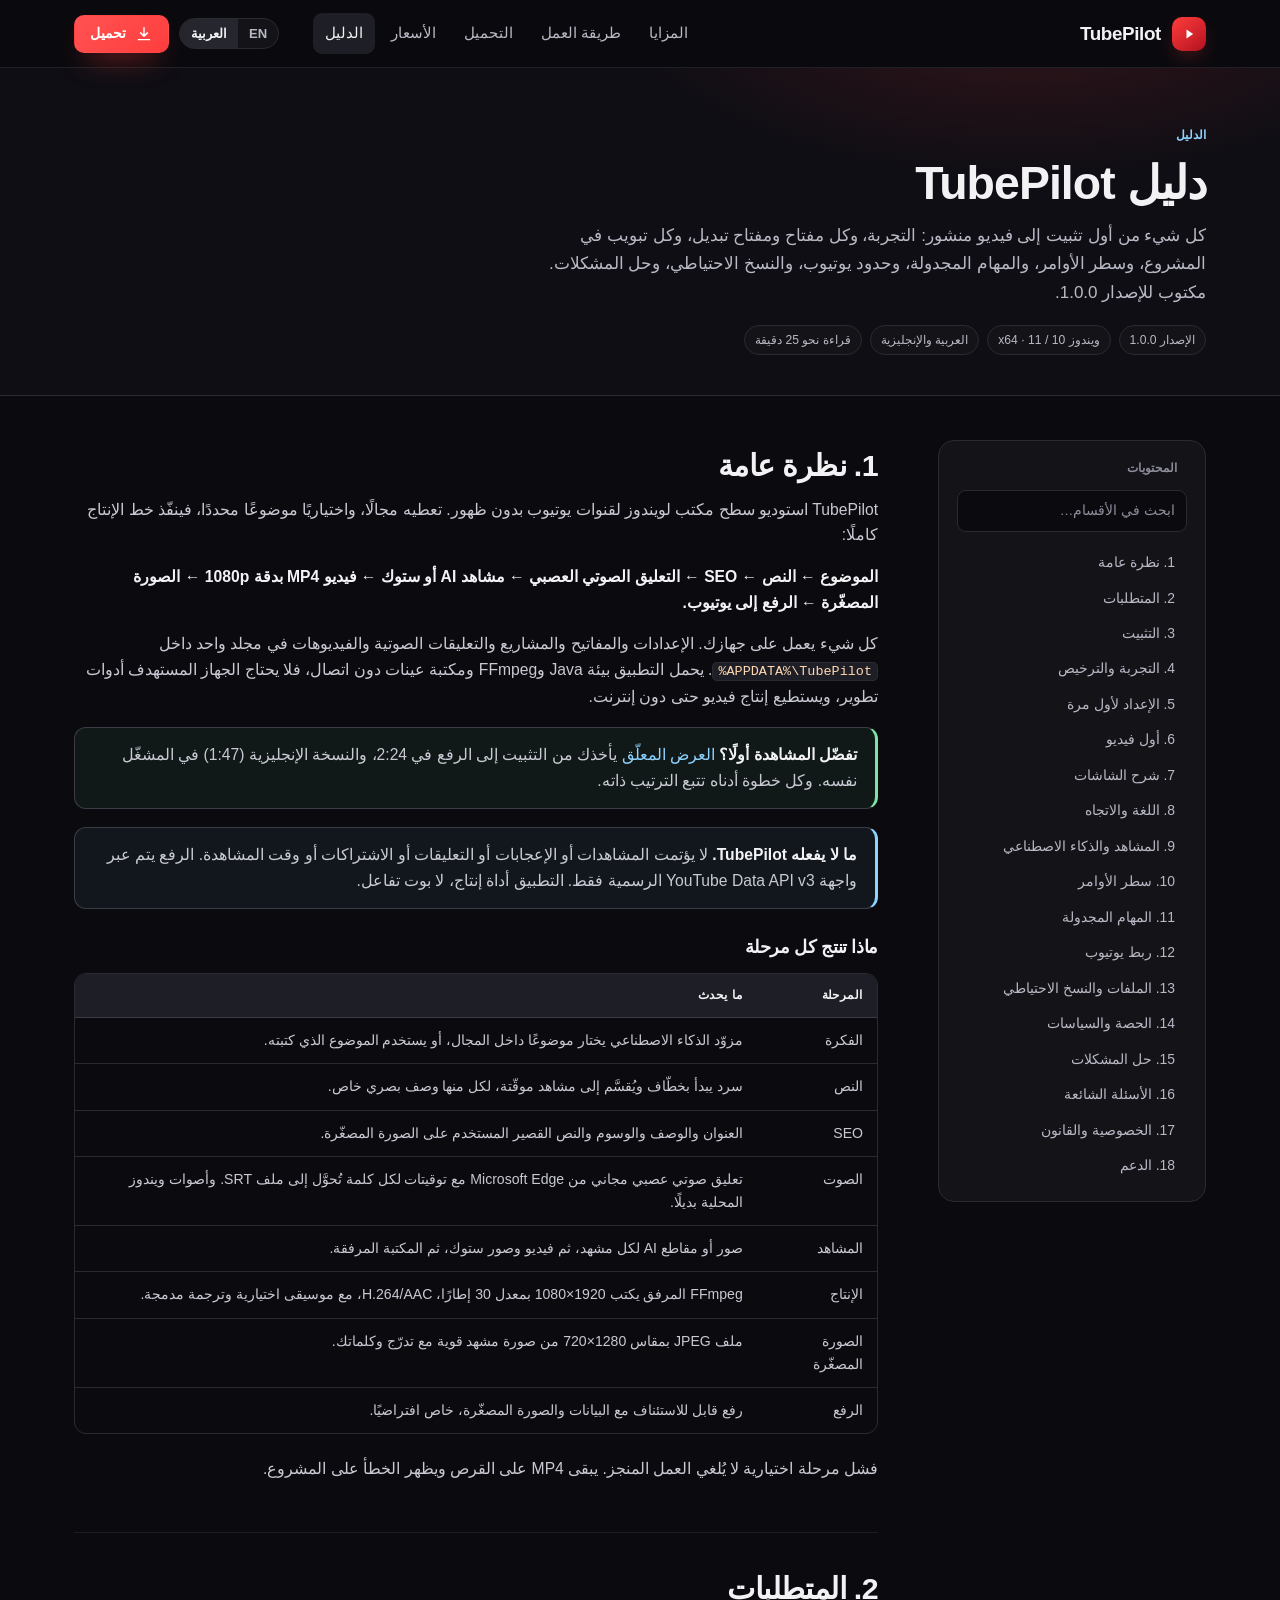
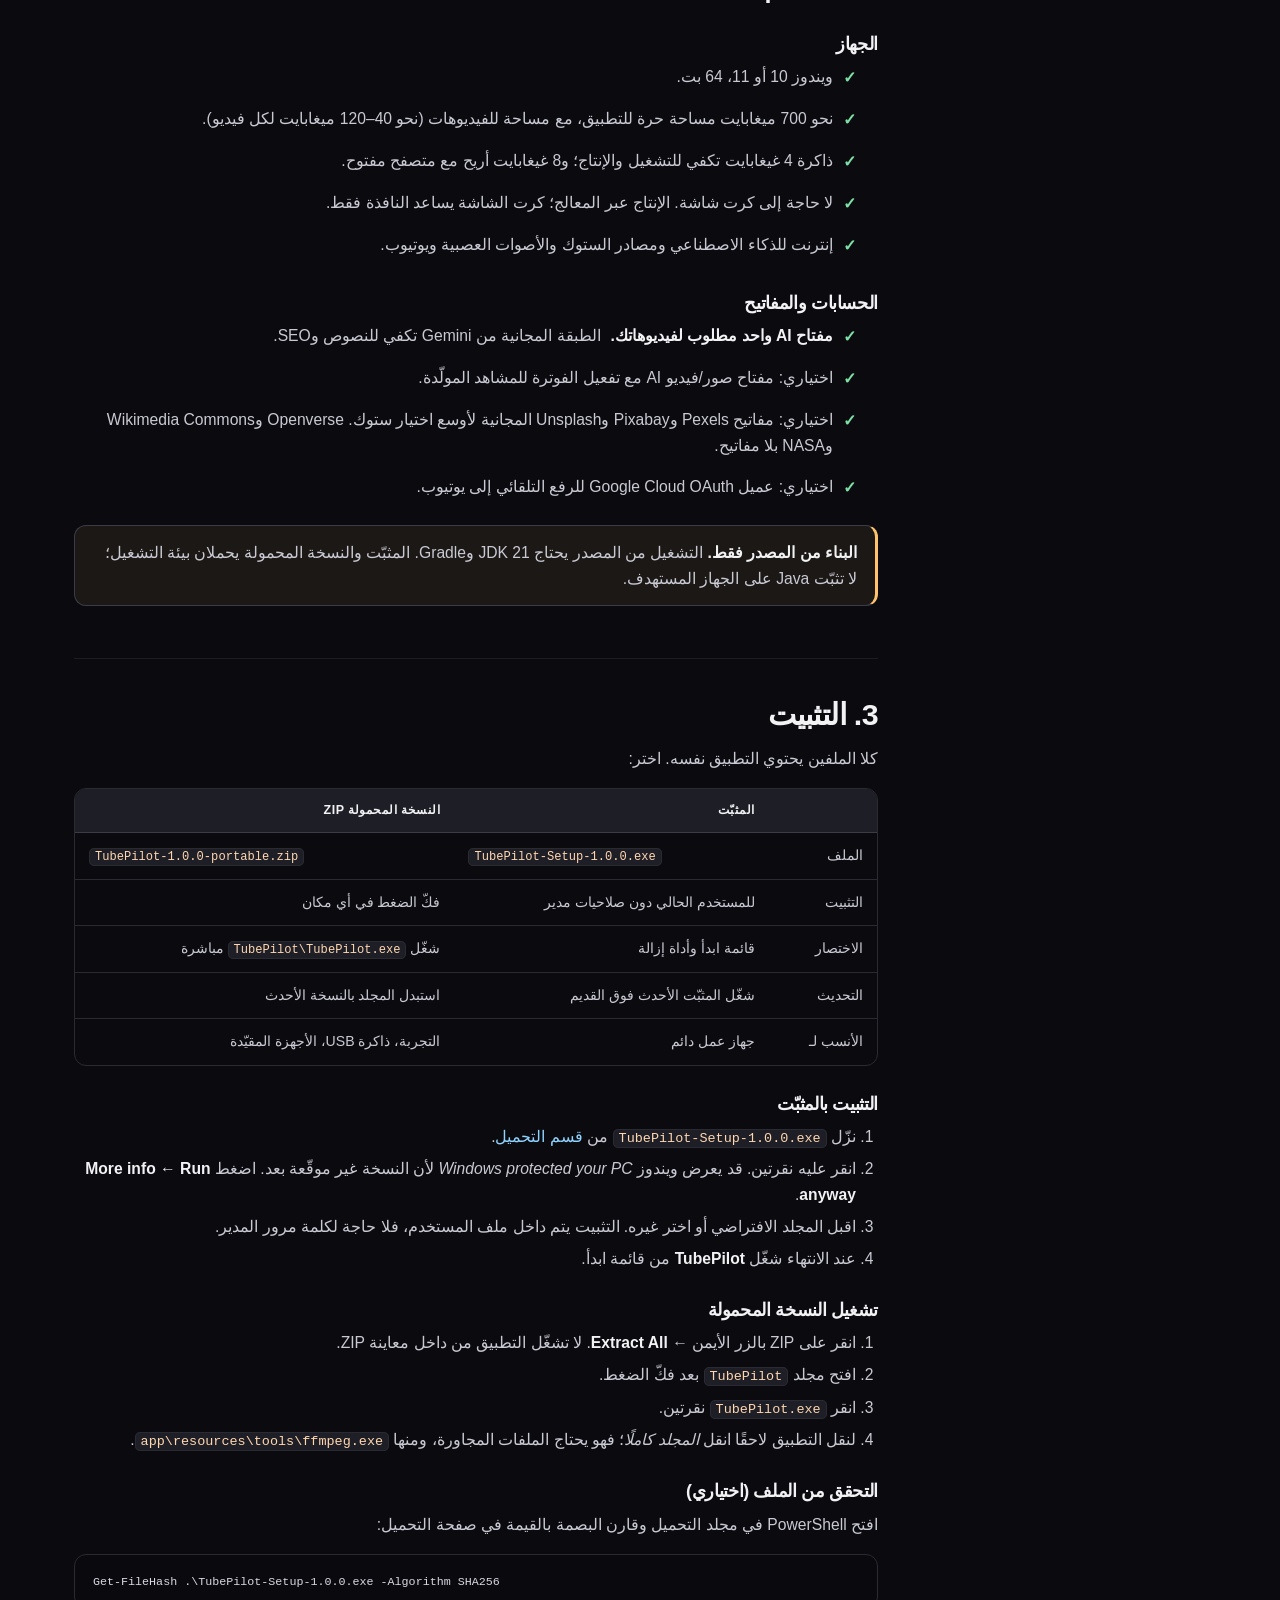
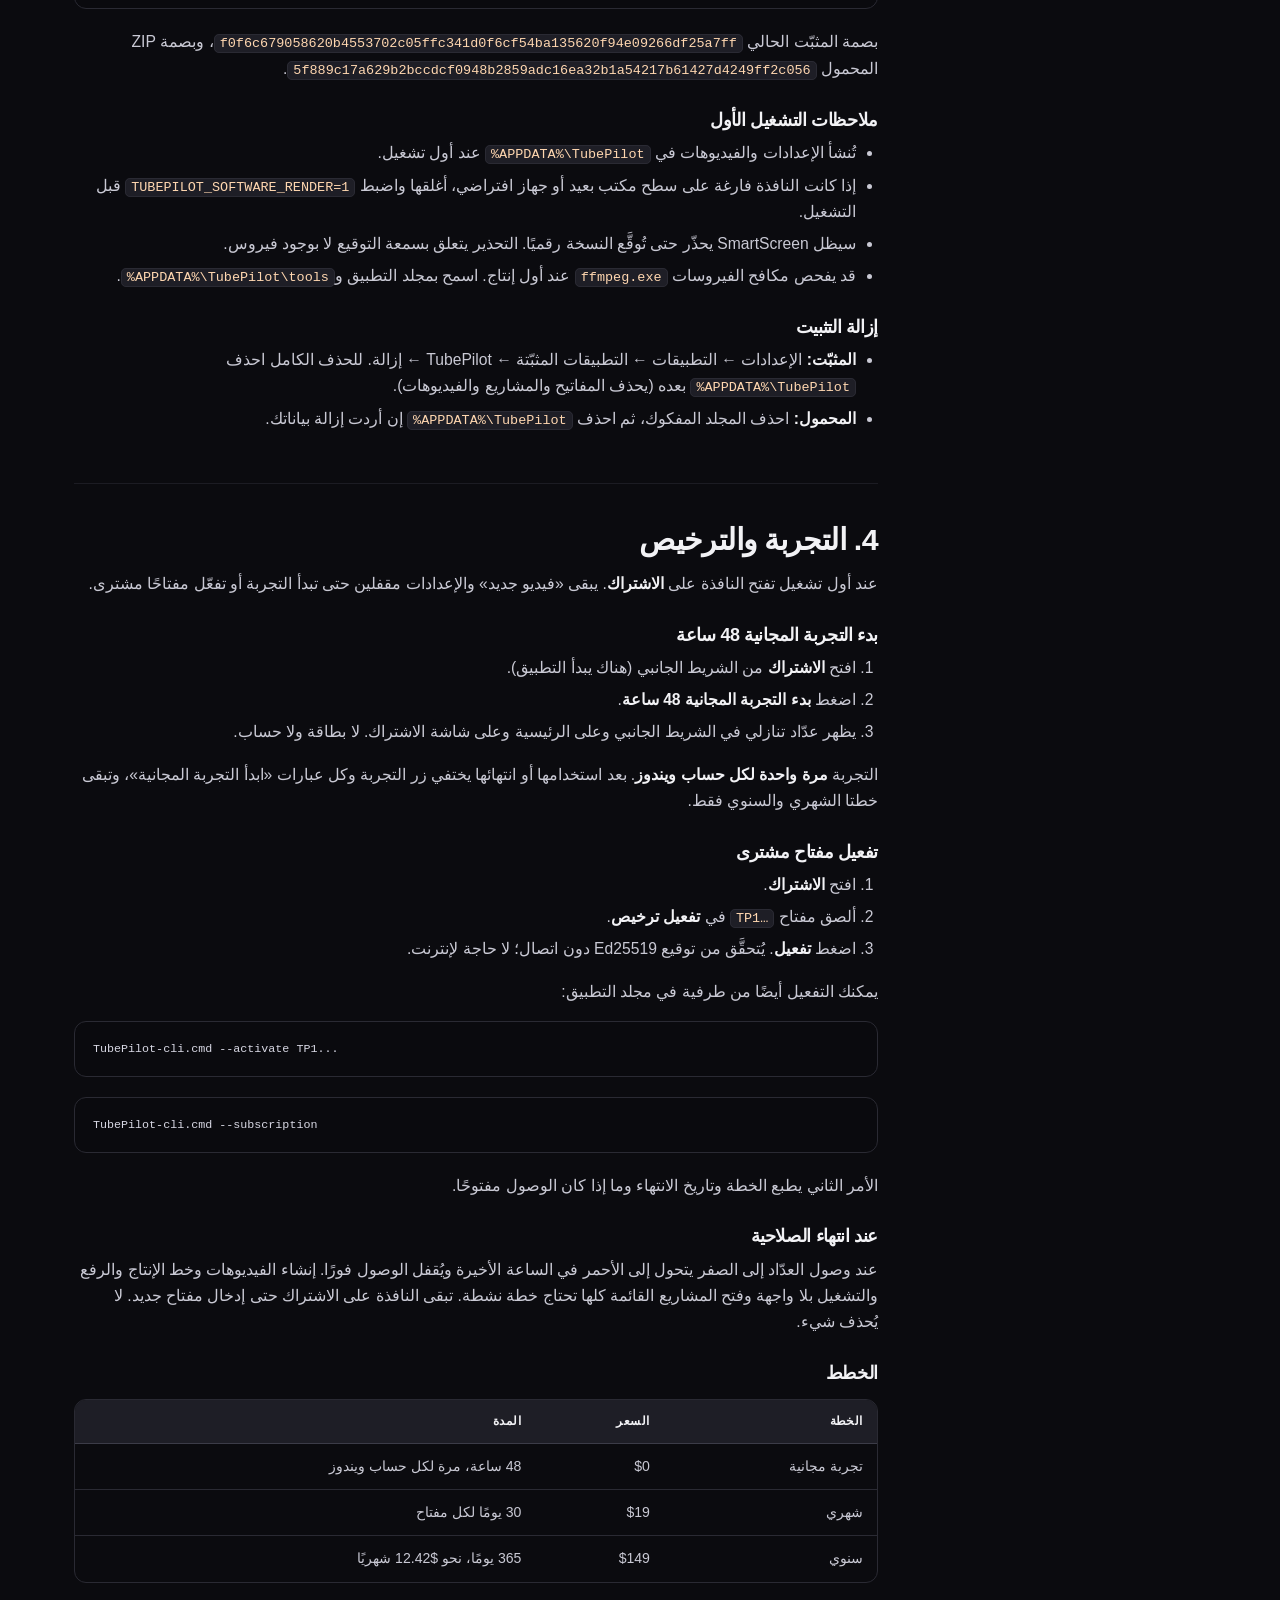
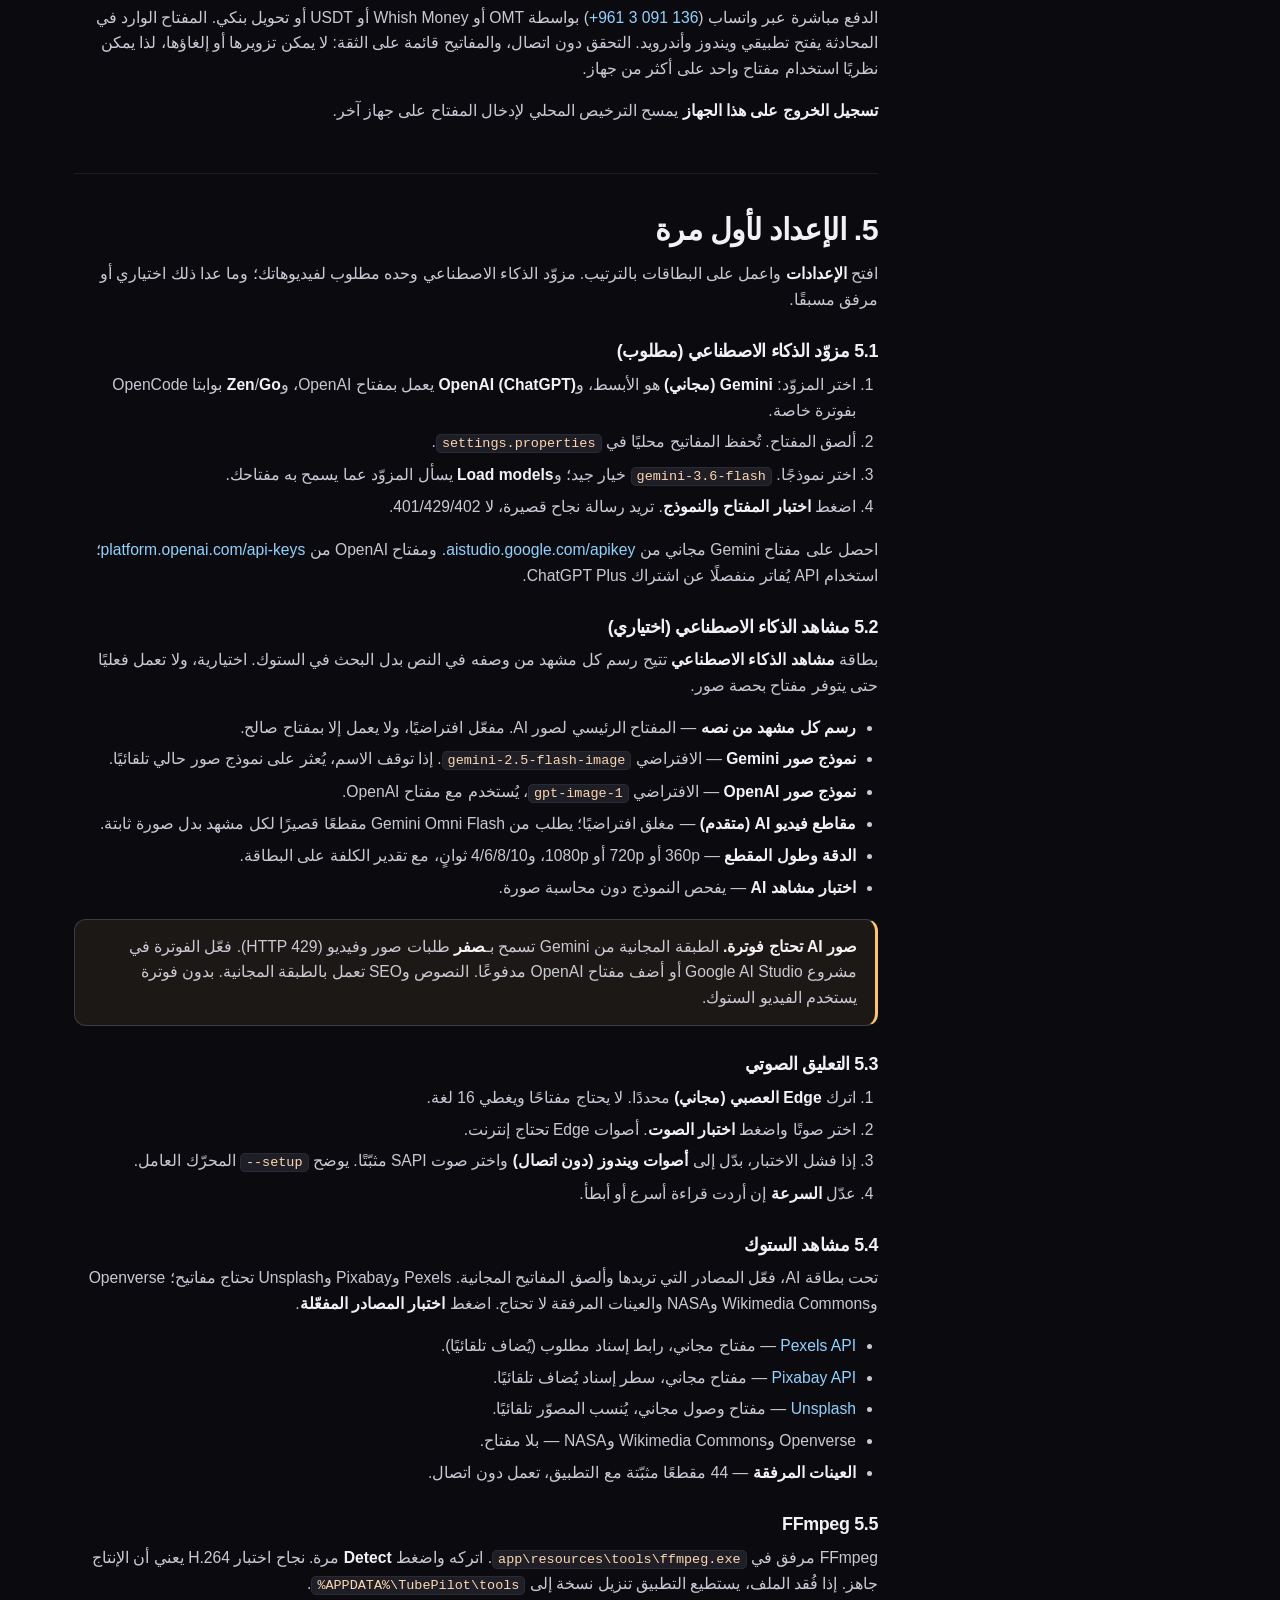
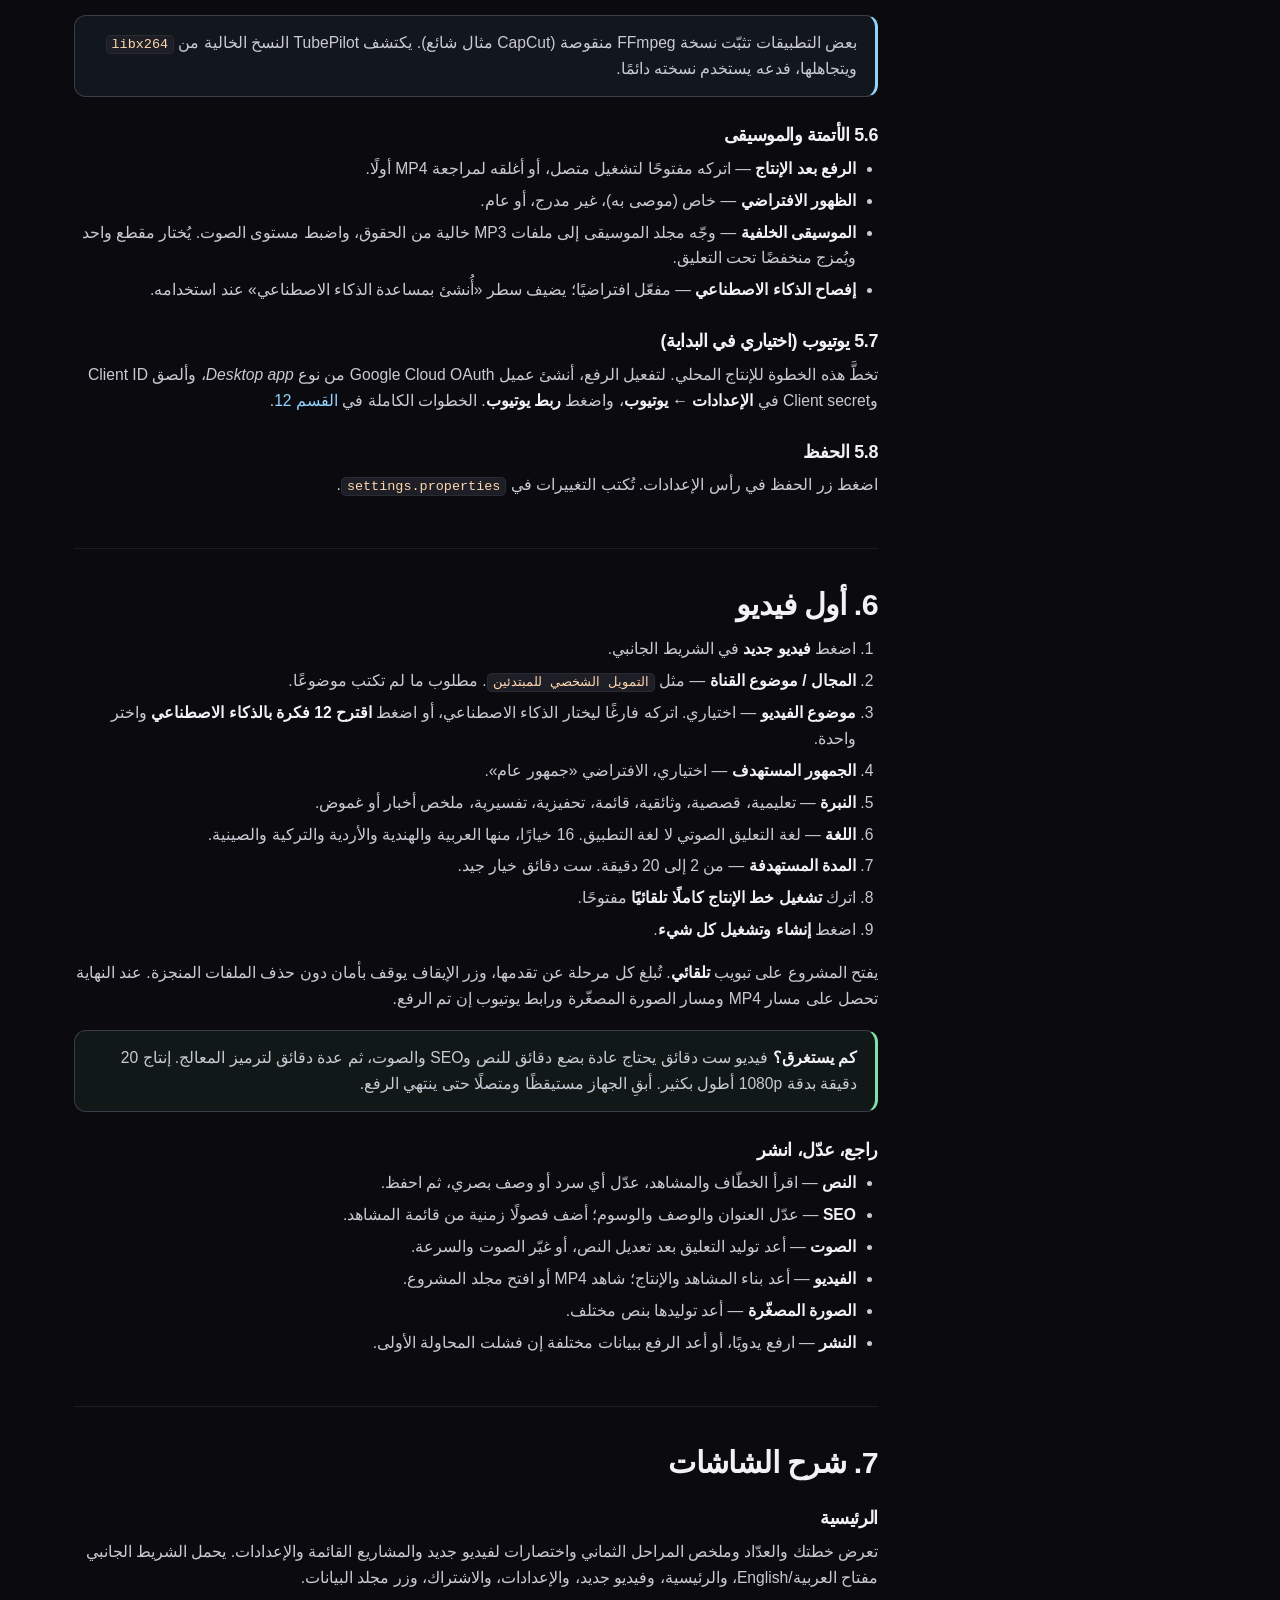
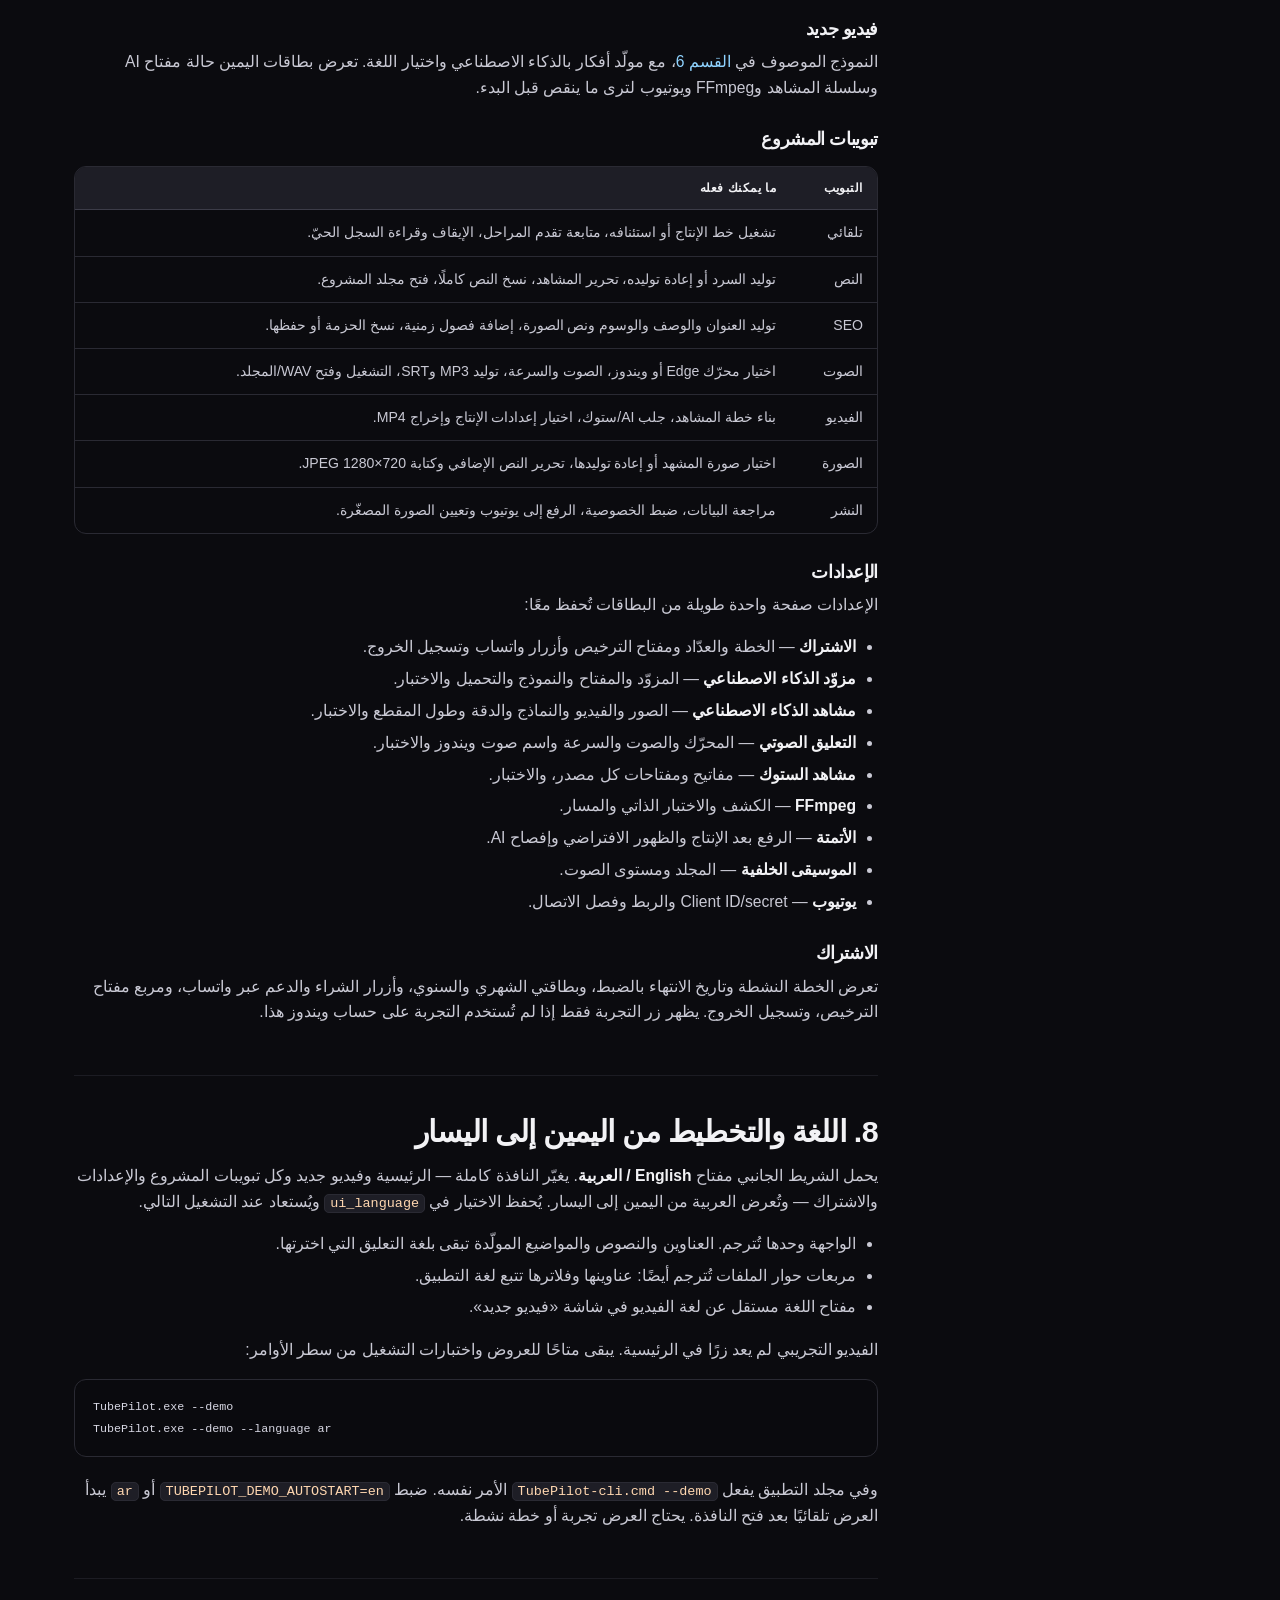
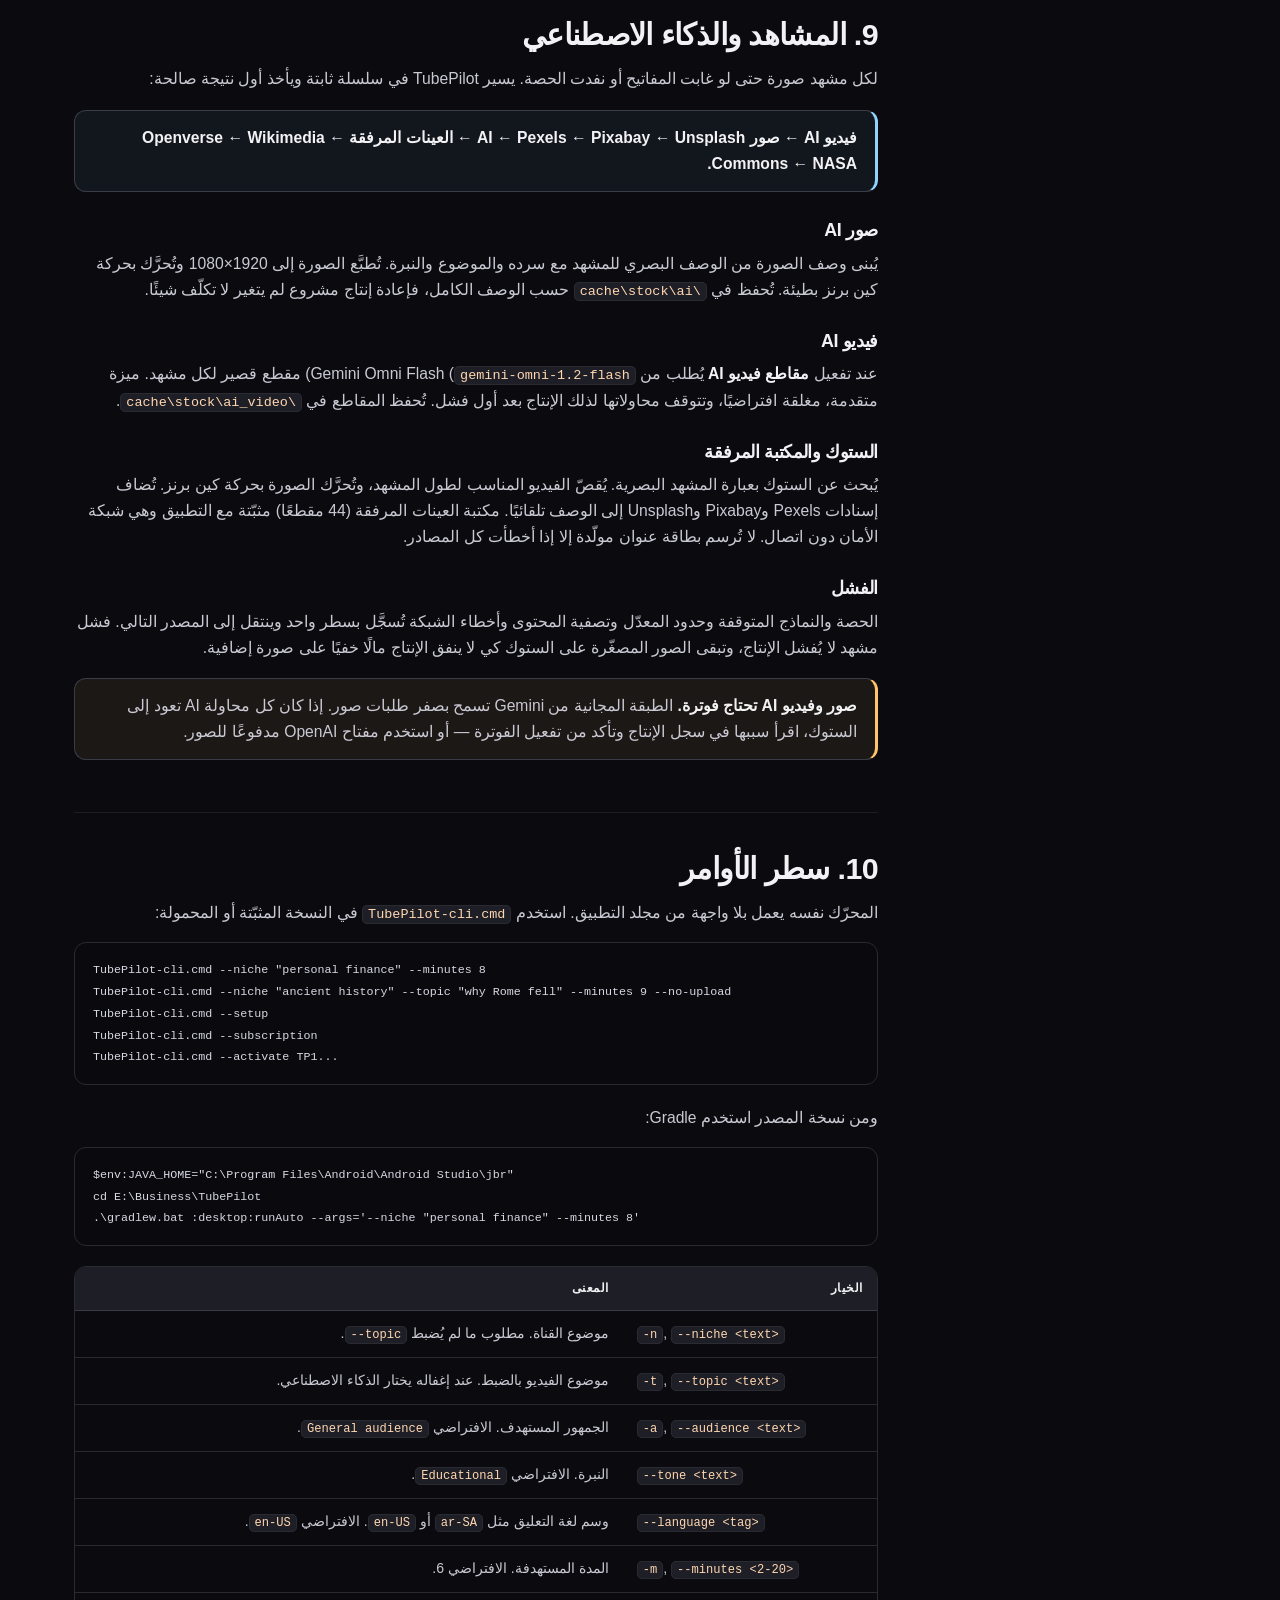
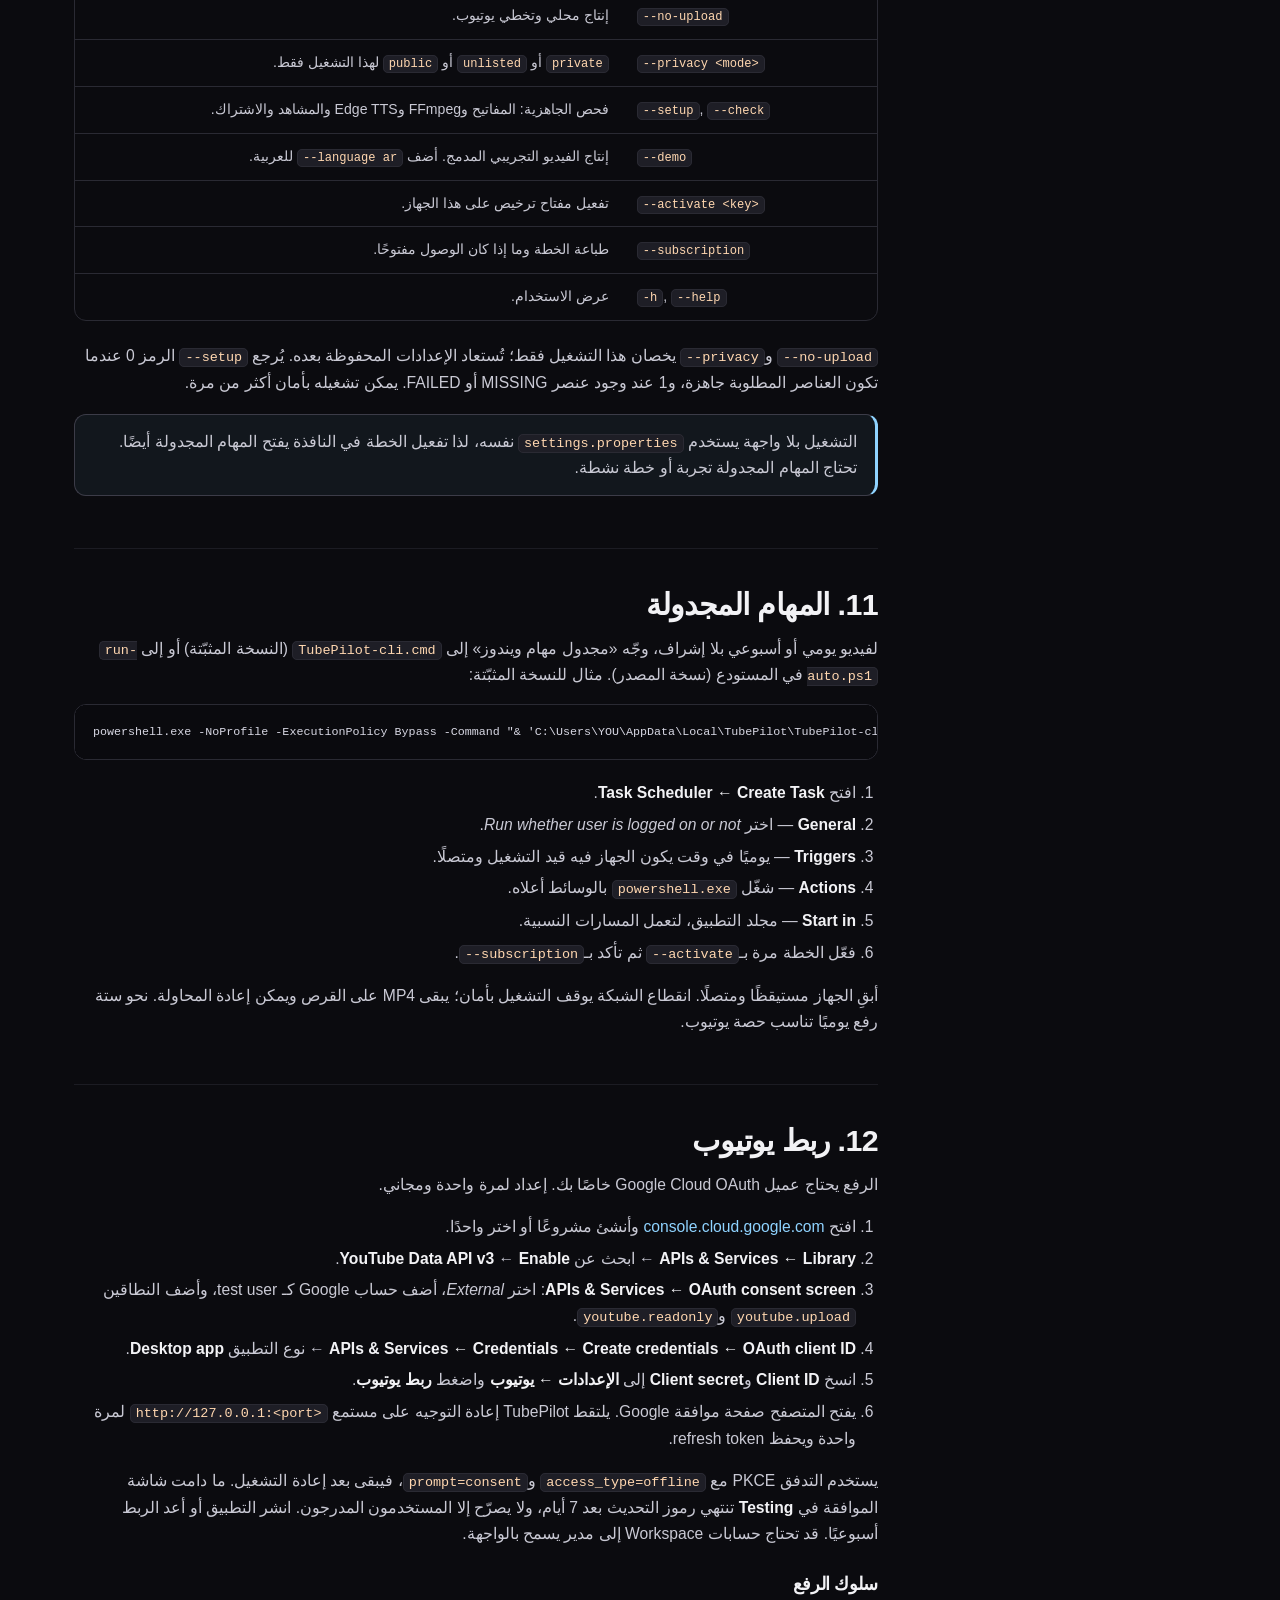
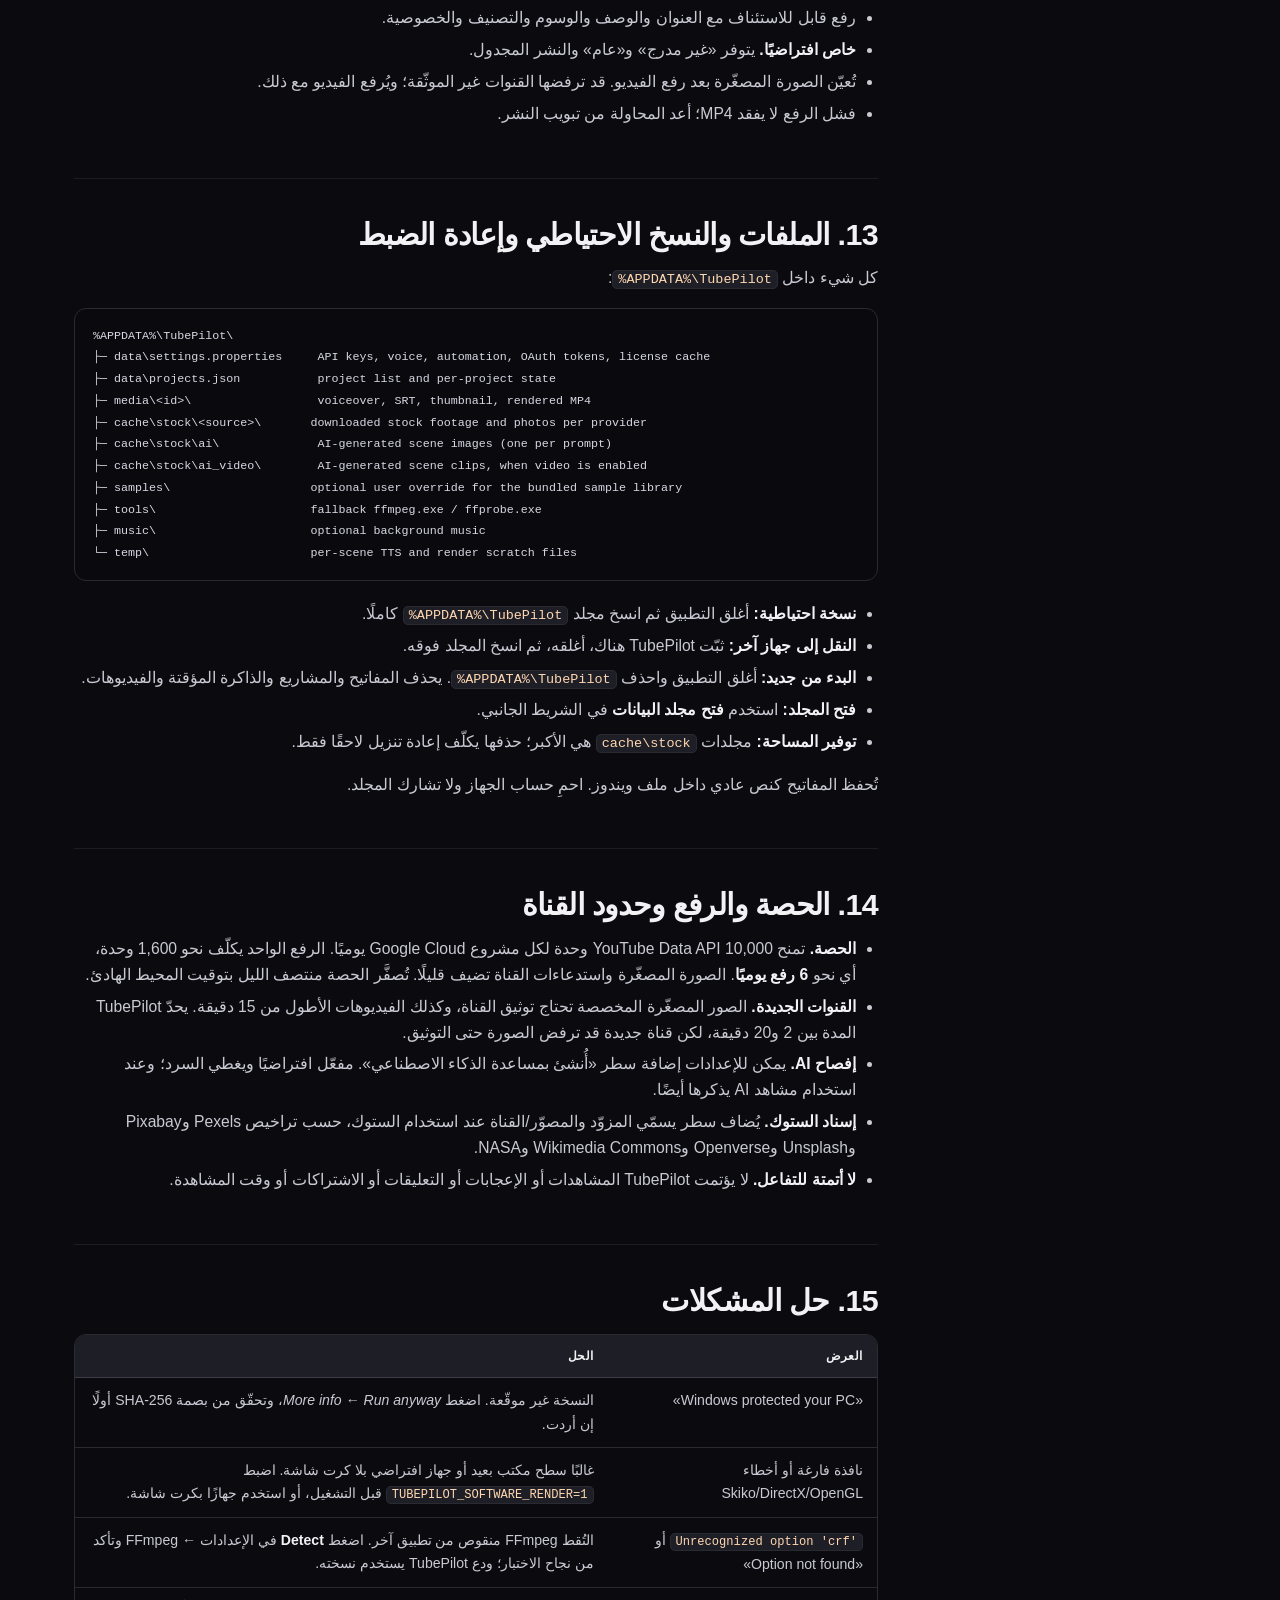
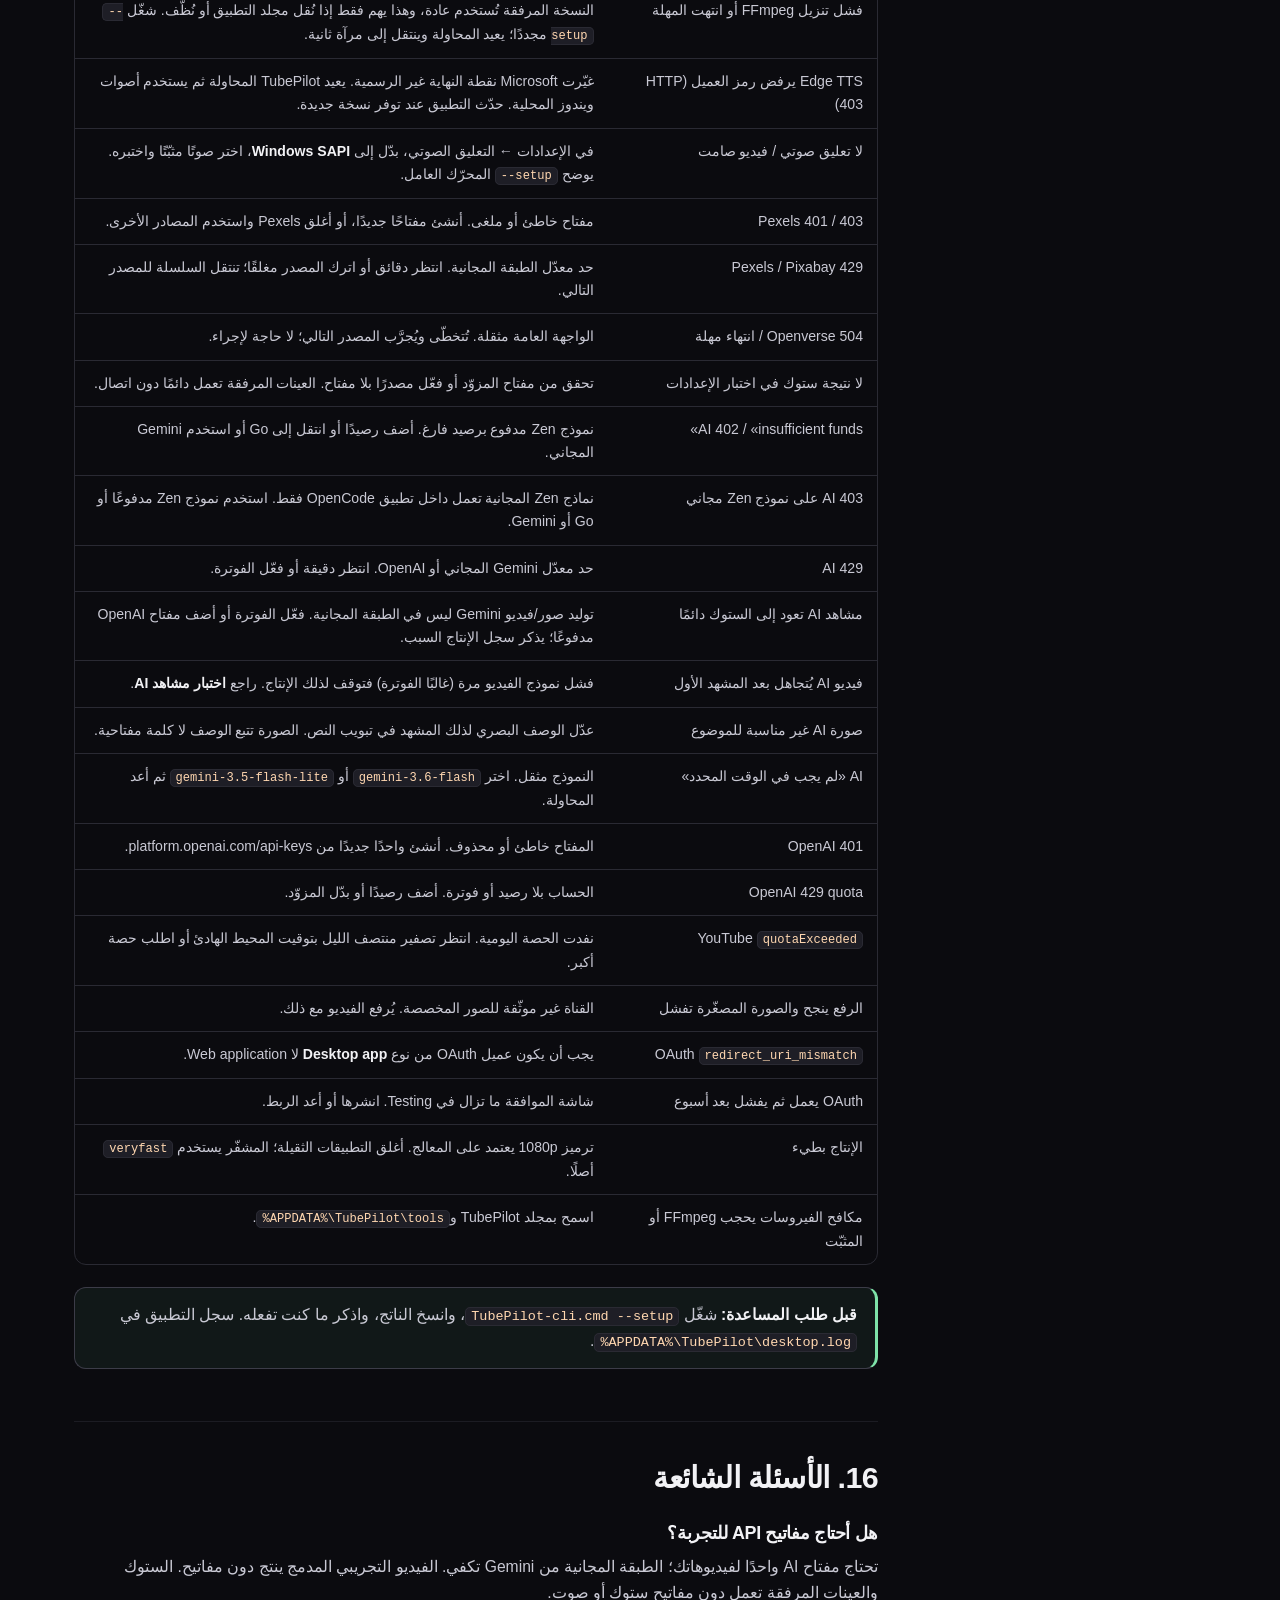
==== docs-ar.html @ fc6b813a "Add 1200x630 social preview image and link metadata" ====
<!DOCTYPE html>
<html lang="ar" dir="rtl">
<head>
  <meta charset="utf-8">
  <meta name="viewport" content="width=device-width, initial-scale=1">
  <title>دليل TubePilot — من التثبيت إلى النشر</title>
  <meta name="description" content="دليل TubePilot الكامل: تثبيت تطبيق ويندوز، بدء التجربة، إضافة المفاتيح، شرح كل شاشة، تشغيل خط الإنتاج، الرفع إلى يوتيوب، المهام المجدولة وحل المشكلات.">
  <meta name="theme-color" content="#0b0b0f">
  <meta property="og:title" content="دليل TubePilot — من التثبيت إلى النشر">
  <meta property="og:description" content="دليل TubePilot الكامل: التثبيت والتفعيل وإضافة المفاتيح وتشغيل مراحل الإنتاج الثماني والرفع إلى يوتيوب والمهام المجدولة وحل المشكلات.">
  <meta property="og:type" content="article">
  <meta property="og:url" content="https://matrixleb.github.io/tubepilot-site/docs-ar.html">
  <meta property="og:image" content="https://matrixleb.github.io/tubepilot-site/assets/social/tubepilot-promo-1200x630.png">
  <meta property="og:image:width" content="1200">
  <meta property="og:image:height" content="630">
  <meta property="og:image:alt" content="صورة TubePilot الترويجية: شاشة داكنة تعرض مراحل الإنتاج الثماني وفيديو 1080p مكتمل">
  <meta name="twitter:card" content="summary_large_image">
  <meta name="twitter:image" content="https://matrixleb.github.io/tubepilot-site/assets/social/tubepilot-promo-1200x630.png">
  <link rel="icon" href="assets/favicon.svg" type="image/svg+xml">
  <link rel="stylesheet" href="assets/styles.css">
</head>
<body>
  <a class="skip-link" href="#main">تخطَّ إلى المحتوى</a>

  <svg xmlns="http://www.w3.org/2000/svg" style="display:none" aria-hidden="true" focusable="false">
    <symbol id="i-download" viewBox="0 0 24 24" fill="none" stroke="currentColor" stroke-width="1.9" stroke-linecap="round" stroke-linejoin="round">
      <path d="M12 3.5V15M7.5 10.5L12 15l4.5-4.5"/><path d="M4.5 19.5h15"/>
    </symbol>
    <symbol id="i-arrow" viewBox="0 0 24 24" fill="none" stroke="currentColor" stroke-width="1.9" stroke-linecap="round" stroke-linejoin="round">
      <path d="M4 12h15M13 6l6 6-6 6"/>
    </symbol>
    <symbol id="i-menu" viewBox="0 0 24 24" fill="none" stroke="currentColor" stroke-width="2" stroke-linecap="round">
      <path d="M4 7h16M4 12h16M4 17h16"/>
    </symbol>
    <symbol id="i-check" viewBox="0 0 24 24" fill="none" stroke="currentColor" stroke-width="2" stroke-linecap="round" stroke-linejoin="round">
      <path d="M5 12.5l4.5 4.5L19 7"/>
    </symbol>
    <symbol id="i-whatsapp" viewBox="0 0 24 24" fill="none" stroke="currentColor" stroke-width="1.6" stroke-linecap="round" stroke-linejoin="round">
      <path d="M20.4 3.6A10.9 10.9 0 0 0 3.9 17.2L2.5 21.5l4.4-1.4A10.9 10.9 0 1 0 20.4 3.6z"/>
      <path d="M8.7 7.4c.3-.1.6 0 .8.4l.9 1.8c.1.3.1.6-.1.8l-.7.7c.6 1.2 1.5 2.1 2.7 2.7l.7-.7c.2-.2.5-.2.8-.1l1.8.9c.4.2.5.5.4.8-.2.8-.9 1.4-1.7 1.5-3.3.5-8.1-4.3-7.6-7.6.1-.9.7-1.6 1.5-1.8z"/>
    </symbol>
    <symbol id="i-book" viewBox="0 0 24 24" fill="none" stroke="currentColor" stroke-width="1.7" stroke-linecap="round" stroke-linejoin="round">
      <path d="M4 5.5A2.5 2.5 0 0 1 6.5 3H20v15.5H6.5A2.5 2.5 0 0 0 4 21z"/><path d="M8 7.5h8M8 11h6"/>
    </symbol>
  </svg>

  <header class="site-header">
    <div class="wrap">
      <a class="brand" href="index-ar.html">
        <span class="brand-mark">
          <svg viewBox="0 0 24 24" fill="none" aria-hidden="true"><path d="M9 6.5l8 5.5-8 5.5z" fill="#fff"/></svg>
        </span>
        TubePilot
      </a>
      <nav class="nav" id="site-nav" aria-label="القائمة الرئيسية">
        <a href="index-ar.html#features">المزايا</a>
        <a href="index-ar.html#how">طريقة العمل</a>
        <a href="index-ar.html#downloads">التحميل</a>
        <a href="index-ar.html#pricing">الأسعار</a>
        <a href="docs-ar.html" aria-current="page">الدليل</a>
      </nav>
      <div class="header-actions">
        <div class="lang-switch" role="group" aria-label="اللغة">
          <a href="docs.html" hreflang="en" lang="en">EN</a>
          <a href="docs-ar.html" aria-current="true" hreflang="ar">العربية</a>
        </div>
        <a class="btn btn-primary btn-sm" href="index-ar.html#downloads">
          <svg aria-hidden="true"><use href="#i-download"/></svg>
          تحميل
        </a>
        <button class="nav-toggle" type="button" aria-expanded="false" aria-controls="site-nav" aria-label="القائمة">
          <svg aria-hidden="true"><use href="#i-menu"/></svg>
        </button>
      </div>
    </div>
  </header>

  <main id="main">
    <div class="docs-hero">
      <div class="wrap">
        <span class="section-kicker">الدليل</span>
        <h1>دليل TubePilot</h1>
        <p>
          كل شيء من أول تثبيت إلى فيديو منشور: التجربة، وكل مفتاح ومفتاح تبديل، وكل تبويب
          في المشروع، وسطر الأوامر، والمهام المجدولة، وحدود يوتيوب، والنسخ الاحتياطي، وحل
          المشكلات. مكتوب للإصدار 1.0.0.
        </p>
        <div class="doc-meta">
          <span>الإصدار 1.0.0</span>
          <span>ويندوز 10 / 11 · x64</span>
          <span>العربية والإنجليزية</span>
          <span>قراءة نحو 25 دقيقة</span>
        </div>
      </div>
    </div>

    <div class="wrap docs-layout">
      <aside class="docs-sidebar" aria-label="محتويات الدليل">
        <p class="toc-title">المحتويات</p>
        <div class="docs-search">
          <input id="toc-search" type="search" placeholder="ابحث في الأقسام…" aria-label="تصفية الأقسام" autocomplete="off">
          <p class="hint" id="toc-search-hint"></p>
        </div>
        <ol>
          <li><a href="#overview">1. نظرة عامة</a></li>
          <li><a href="#requirements">2. المتطلبات</a></li>
          <li><a href="#install">3. التثبيت</a></li>
          <li><a href="#activate">4. التجربة والترخيص</a></li>
          <li><a href="#setup">5. الإعداد لأول مرة</a></li>
          <li><a href="#first-video">6. أول فيديو</a></li>
          <li><a href="#screens">7. شرح الشاشات</a></li>
          <li><a href="#language">8. اللغة والاتجاه</a></li>
          <li><a href="#visuals">9. المشاهد والذكاء الاصطناعي</a></li>
          <li><a href="#cli">10. سطر الأوامر</a></li>
          <li><a href="#schedule">11. المهام المجدولة</a></li>
          <li><a href="#youtube">12. ربط يوتيوب</a></li>
          <li><a href="#data">13. الملفات والنسخ الاحتياطي</a></li>
          <li><a href="#quota">14. الحصة والسياسات</a></li>
          <li><a href="#troubleshooting">15. حل المشكلات</a></li>
          <li><a href="#faq">16. الأسئلة الشائعة</a></li>
          <li><a href="#legal">17. الخصوصية والقانون</a></li>
          <li><a href="#support">18. الدعم</a></li>
        </ol>
      </aside>

      <article class="doc-content">

        <section id="overview">
          <h2>1. نظرة عامة <a class="anchor" href="#overview" aria-label="رابط إلى هذا القسم">#</a></h2>
          <p>
            TubePilot استوديو سطح مكتب لويندوز لقنوات يوتيوب بدون ظهور. تعطيه مجالًا، واختياريًا
            موضوعًا محددًا، فينفّذ خط الإنتاج كاملًا:
          </p>
          <p><strong>الموضوع ← النص ← SEO ← التعليق الصوتي العصبي ← مشاهد AI أو ستوك ← فيديو MP4 بدقة 1080p ← الصورة المصغّرة ← الرفع إلى يوتيوب.</strong></p>
          <p>
            كل شيء يعمل على جهازك. الإعدادات والمفاتيح والمشاريع والتعليقات الصوتية والفيديوهات
            في مجلد واحد داخل <code dir="ltr">%APPDATA%\TubePilot</code>. يحمل التطبيق بيئة Java
            وFFmpeg ومكتبة عينات دون اتصال، فلا يحتاج الجهاز المستهدف أدوات تطوير، ويستطيع
            إنتاج فيديو حتى دون إنترنت.
          </p>
          <div class="callout tip">
            <p><strong>تفضّل المشاهدة أولًا؟</strong> <a href="index-ar.html#demo">العرض المعلّق</a>
            يأخذك من التثبيت إلى الرفع في 2:24، والنسخة الإنجليزية (1:47) في المشغّل نفسه.
            وكل خطوة أدناه تتبع الترتيب ذاته.</p>
          </div>
          <div class="callout note">
            <p><strong>ما لا يفعله TubePilot.</strong> لا يؤتمت المشاهدات أو الإعجابات أو التعليقات أو
            الاشتراكات أو وقت المشاهدة. الرفع يتم عبر واجهة YouTube Data API v3 الرسمية فقط.
            التطبيق أداة إنتاج، لا بوت تفاعل.</p>
          </div>
          <h3>ماذا تنتج كل مرحلة</h3>
          <div class="table-wrap">
            <table>
              <thead><tr><th>المرحلة</th><th>ما يحدث</th></tr></thead>
              <tbody>
                <tr><td>الفكرة</td><td>مزوّد الذكاء الاصطناعي يختار موضوعًا داخل المجال، أو يستخدم الموضوع الذي كتبته.</td></tr>
                <tr><td>النص</td><td>سرد يبدأ بخطّاف ويُقسَّم إلى مشاهد موقّتة، لكل منها وصف بصري خاص.</td></tr>
                <tr><td>SEO</td><td>العنوان والوصف والوسوم والنص القصير المستخدم على الصورة المصغّرة.</td></tr>
                <tr><td>الصوت</td><td>تعليق صوتي عصبي مجاني من Microsoft Edge مع توقيتات لكل كلمة تُحوَّل إلى ملف SRT. وأصوات ويندوز المحلية بديلًا.</td></tr>
                <tr><td>المشاهد</td><td>صور أو مقاطع AI لكل مشهد، ثم فيديو وصور ستوك، ثم المكتبة المرفقة.</td></tr>
                <tr><td>الإنتاج</td><td>FFmpeg المرفق يكتب 1920×1080 بمعدل 30 إطارًا، H.264/AAC، مع موسيقى اختيارية وترجمة مدمجة.</td></tr>
                <tr><td>الصورة المصغّرة</td><td>ملف JPEG بمقاس 1280×720 من صورة مشهد قوية مع تدرّج وكلماتك.</td></tr>
                <tr><td>الرفع</td><td>رفع قابل للاستئناف مع البيانات والصورة المصغّرة، خاص افتراضيًا.</td></tr>
              </tbody>
            </table>
          </div>
          <p>فشل مرحلة اختيارية لا يُلغي العمل المنجز. يبقى MP4 على القرص ويظهر الخطأ على المشروع.</p>
        </section>

        <section id="requirements">
          <h2>2. المتطلبات <a class="anchor" href="#requirements" aria-label="رابط إلى هذا القسم">#</a></h2>
          <h3>الجهاز</h3>
          <ul class="checklist">
            <li>ويندوز 10 أو 11، 64 بت.</li>
            <li>نحو 700 ميغابايت مساحة حرة للتطبيق، مع مساحة للفيديوهات (نحو 40–120 ميغابايت لكل فيديو).</li>
            <li>ذاكرة 4 غيغابايت تكفي للتشغيل والإنتاج؛ و8 غيغابايت أريح مع متصفح مفتوح.</li>
            <li>لا حاجة إلى كرت شاشة. الإنتاج عبر المعالج؛ كرت الشاشة يساعد النافذة فقط.</li>
            <li>إنترنت للذكاء الاصطناعي ومصادر الستوك والأصوات العصبية ويوتيوب.</li>
          </ul>
          <h3>الحسابات والمفاتيح</h3>
          <ul class="checklist">
            <li><strong>مفتاح AI واحد مطلوب لفيديوهاتك.</strong> الطبقة المجانية من Gemini تكفي للنصوص وSEO.</li>
            <li>اختياري: مفتاح صور/فيديو AI مع تفعيل الفوترة للمشاهد المولّدة.</li>
            <li>اختياري: مفاتيح Pexels وPixabay وUnsplash المجانية لأوسع اختيار ستوك. Openverse وWikimedia Commons وNASA بلا مفاتيح.</li>
            <li>اختياري: عميل Google Cloud OAuth للرفع التلقائي إلى يوتيوب.</li>
          </ul>
          <div class="callout warn">
            <p><strong>البناء من المصدر فقط.</strong> التشغيل من المصدر يحتاج JDK 21 وGradle. المثبّت
            والنسخة المحمولة يحملان بيئة التشغيل؛ لا تثبّت Java على الجهاز المستهدف.</p>
          </div>
        </section>

        <section id="install">
          <h2>3. التثبيت <a class="anchor" href="#install" aria-label="رابط إلى هذا القسم">#</a></h2>
          <p>كلا الملفين يحتوي التطبيق نفسه. اختر:</p>
          <div class="table-wrap">
            <table>
              <thead><tr><th></th><th>المثبّت</th><th>النسخة المحمولة ZIP</th></tr></thead>
              <tbody>
                <tr><td>الملف</td><td dir="ltr"><code>TubePilot-Setup-1.0.0.exe</code></td><td dir="ltr"><code>TubePilot-1.0.0-portable.zip</code></td></tr>
                <tr><td>التثبيت</td><td>للمستخدم الحالي دون صلاحيات مدير</td><td>فكّ الضغط في أي مكان</td></tr>
                <tr><td>الاختصار</td><td>قائمة ابدأ وأداة إزالة</td><td>شغّل <code dir="ltr">TubePilot\TubePilot.exe</code> مباشرة</td></tr>
                <tr><td>التحديث</td><td>شغّل المثبّت الأحدث فوق القديم</td><td>استبدل المجلد بالنسخة الأحدث</td></tr>
                <tr><td>الأنسب لـ</td><td>جهاز عمل دائم</td><td>التجربة، ذاكرة USB، الأجهزة المقيّدة</td></tr>
              </tbody>
            </table>
          </div>

          <h3>التثبيت بالمثبّت</h3>
          <ol>
            <li>نزّل <code dir="ltr">TubePilot-Setup-1.0.0.exe</code> من <a href="index-ar.html#downloads">قسم التحميل</a>.</li>
            <li>انقر عليه نقرتين. قد يعرض ويندوز <em>Windows protected your PC</em> لأن النسخة غير موقّعة بعد. اضغط <strong>More info ← Run anyway</strong>.</li>
            <li>اقبل المجلد الافتراضي أو اختر غيره. التثبيت يتم داخل ملف المستخدم، فلا حاجة لكلمة مرور المدير.</li>
            <li>عند الانتهاء شغّل <strong>TubePilot</strong> من قائمة ابدأ.</li>
          </ol>

          <h3>تشغيل النسخة المحمولة</h3>
          <ol>
            <li>انقر على ZIP بالزر الأيمن ← <strong>Extract All</strong>. لا تشغّل التطبيق من داخل معاينة ZIP.</li>
            <li>افتح مجلد <code dir="ltr">TubePilot</code> بعد فكّ الضغط.</li>
            <li>انقر <code dir="ltr">TubePilot.exe</code> نقرتين.</li>
            <li>لنقل التطبيق لاحقًا انقل <em>المجلد كاملًا</em>؛ فهو يحتاج الملفات المجاورة، ومنها <code dir="ltr">app\resources\tools\ffmpeg.exe</code>.</li>
          </ol>

          <h3>التحقق من الملف (اختياري)</h3>
          <p>افتح PowerShell في مجلد التحميل وقارن البصمة بالقيمة في صفحة التحميل:</p>
          <div class="code-block"><pre><code>Get-FileHash .\TubePilot-Setup-1.0.0.exe -Algorithm SHA256</code></pre></div>
          <p>بصمة المثبّت الحالي <code dir="ltr">f0f6c679058620b4553702c05ffc341d0f6cf54ba135620f94e09266df25a7ff</code>، وبصمة ZIP المحمول <code dir="ltr">5f889c17a629b2bccdcf0948b2859adc16ea32b1a54217b61427d4249ff2c056</code>.</p>

          <h3>ملاحظات التشغيل الأول</h3>
          <ul>
            <li>تُنشأ الإعدادات والفيديوهات في <code dir="ltr">%APPDATA%\TubePilot</code> عند أول تشغيل.</li>
            <li>إذا كانت النافذة فارغة على سطح مكتب بعيد أو جهاز افتراضي، أغلقها واضبط <code dir="ltr">TUBEPILOT_SOFTWARE_RENDER=1</code> قبل التشغيل.</li>
            <li>سيظل SmartScreen يحذّر حتى تُوقَّع النسخة رقميًا. التحذير يتعلق بسمعة التوقيع لا بوجود فيروس.</li>
            <li>قد يفحص مكافح الفيروسات <code dir="ltr">ffmpeg.exe</code> عند أول إنتاج. اسمح بمجلد التطبيق و<code dir="ltr">%APPDATA%\TubePilot\tools</code>.</li>
          </ul>

          <h3>إزالة التثبيت</h3>
          <ul>
            <li><strong>المثبّت:</strong> الإعدادات ← التطبيقات ← التطبيقات المثبّتة ← TubePilot ← إزالة. للحذف الكامل احذف <code dir="ltr">%APPDATA%\TubePilot</code> بعده (يحذف المفاتيح والمشاريع والفيديوهات).</li>
            <li><strong>المحمول:</strong> احذف المجلد المفكوك، ثم احذف <code dir="ltr">%APPDATA%\TubePilot</code> إن أردت إزالة بياناتك.</li>
          </ul>
        </section>

        <section id="activate">
          <h2>4. التجربة والترخيص <a class="anchor" href="#activate" aria-label="رابط إلى هذا القسم">#</a></h2>
          <p>
            عند أول تشغيل تفتح النافذة على <strong>الاشتراك</strong>. يبقى «فيديو جديد» والإعدادات
            مقفلين حتى تبدأ التجربة أو تفعّل مفتاحًا مشترى.
          </p>
          <h3>بدء التجربة المجانية 48 ساعة</h3>
          <ol>
            <li>افتح <strong>الاشتراك</strong> من الشريط الجانبي (هناك يبدأ التطبيق).</li>
            <li>اضغط <strong>بدء التجربة المجانية 48 ساعة</strong>.</li>
            <li>يظهر عدّاد تنازلي في الشريط الجانبي وعلى الرئيسية وعلى شاشة الاشتراك. لا بطاقة ولا حساب.</li>
          </ol>
          <p>
            التجربة <strong>مرة واحدة لكل حساب ويندوز</strong>. بعد استخدامها أو انتهائها يختفي زر
            التجربة وكل عبارات «ابدأ التجربة المجانية»، وتبقى خطتا الشهري والسنوي فقط.
          </p>
          <h3>تفعيل مفتاح مشترى</h3>
          <ol>
            <li>افتح <strong>الاشتراك</strong>.</li>
            <li>ألصق مفتاح <code dir="ltr">TP1…</code> في <strong>تفعيل ترخيص</strong>.</li>
            <li>اضغط <strong>تفعيل</strong>. يُتحقَّق من توقيع Ed25519 دون اتصال؛ لا حاجة لإنترنت.</li>
          </ol>
          <p>يمكنك التفعيل أيضًا من طرفية في مجلد التطبيق:</p>
          <div class="code-block"><pre><code>TubePilot-cli.cmd --activate TP1...</code></pre></div>
          <div class="code-block"><pre><code>TubePilot-cli.cmd --subscription</code></pre></div>
          <p>الأمر الثاني يطبع الخطة وتاريخ الانتهاء وما إذا كان الوصول مفتوحًا.</p>
          <h3>عند انتهاء الصلاحية</h3>
          <p>
            عند وصول العدّاد إلى الصفر يتحول إلى الأحمر في الساعة الأخيرة ويُقفل الوصول فورًا.
            إنشاء الفيديوهات وخط الإنتاج والرفع والتشغيل بلا واجهة وفتح المشاريع القائمة كلها
            تحتاج خطة نشطة. تبقى النافذة على الاشتراك حتى إدخال مفتاح جديد. لا يُحذف شيء.
          </p>
          <h3>الخطط</h3>
          <div class="table-wrap">
            <table>
              <thead><tr><th>الخطة</th><th>السعر</th><th>المدة</th></tr></thead>
              <tbody>
                <tr><td>تجربة مجانية</td><td>$0</td><td>48 ساعة، مرة لكل حساب ويندوز</td></tr>
                <tr><td>شهري</td><td>$19</td><td>30 يومًا لكل مفتاح</td></tr>
                <tr><td>سنوي</td><td>$149</td><td>365 يومًا، نحو $12.42 شهريًا</td></tr>
              </tbody>
            </table>
          </div>
          <p>
            الدفع مباشرة عبر واتساب (<a href="https://wa.me/9613091136" target="_blank" rel="noopener" dir="ltr">+961 3 091 136</a>)
            بواسطة OMT أو Whish Money أو USDT أو تحويل بنكي. المفتاح الوارد في المحادثة يفتح
            تطبيقي ويندوز وأندرويد. التحقق دون اتصال، والمفاتيح قائمة على الثقة: لا يمكن تزويرها
            أو إلغاؤها، لذا يمكن نظريًا استخدام مفتاح واحد على أكثر من جهاز.
          </p>
          <p><strong>تسجيل الخروج على هذا الجهاز</strong> يمسح الترخيص المحلي لإدخال المفتاح على جهاز آخر.</p>
        </section>

        <section id="setup">
          <h2>5. الإعداد لأول مرة <a class="anchor" href="#setup" aria-label="رابط إلى هذا القسم">#</a></h2>
          <p>
            افتح <strong>الإعدادات</strong> واعمل على البطاقات بالترتيب. مزوّد الذكاء الاصطناعي وحده
            مطلوب لفيديوهاتك؛ وما عدا ذلك اختياري أو مرفق مسبقًا.
          </p>

          <h3>5.1 مزوّد الذكاء الاصطناعي (مطلوب)</h3>
          <ol>
            <li>اختر المزوّد: <strong>Gemini (مجاني)</strong> هو الأبسط، و<strong>OpenAI (ChatGPT)</strong> يعمل بمفتاح OpenAI، و<strong>Zen</strong>/<strong>Go</strong> بوابتا OpenCode بفوترة خاصة.</li>
            <li>ألصق المفتاح. تُحفظ المفاتيح محليًا في <code dir="ltr">settings.properties</code>.</li>
            <li>اختر نموذجًا. <code dir="ltr">gemini-3.6-flash</code> خيار جيد؛ و<strong>Load models</strong> يسأل المزوّد عما يسمح به مفتاحك.</li>
            <li>اضغط <strong>اختبار المفتاح والنموذج</strong>. تريد رسالة نجاح قصيرة، لا 401/429/402.</li>
          </ol>
          <p>
            احصل على مفتاح Gemini مجاني من <a href="https://aistudio.google.com/apikey" target="_blank" rel="noopener">aistudio.google.com/apikey</a>.
            ومفتاح OpenAI من <a href="https://platform.openai.com/api-keys" target="_blank" rel="noopener">platform.openai.com/api-keys</a>؛
            استخدام API يُفاتر منفصلًا عن اشتراك ChatGPT Plus.
          </p>

          <h3>5.2 مشاهد الذكاء الاصطناعي (اختياري)</h3>
          <p>
            بطاقة <strong>مشاهد الذكاء الاصطناعي</strong> تتيح رسم كل مشهد من وصفه في النص بدل البحث
            في الستوك. اختيارية، ولا تعمل فعليًا حتى يتوفر مفتاح بحصة صور.
          </p>
          <ul>
            <li><strong>رسم كل مشهد من نصه</strong> — المفتاح الرئيسي لصور AI. مفعّل افتراضيًا، ولا يعمل إلا بمفتاح صالح.</li>
            <li><strong>نموذج صور Gemini</strong> — الافتراضي <code dir="ltr">gemini-2.5-flash-image</code>. إذا توقف الاسم، يُعثر على نموذج صور حالي تلقائيًا.</li>
            <li><strong>نموذج صور OpenAI</strong> — الافتراضي <code dir="ltr">gpt-image-1</code>، يُستخدم مع مفتاح OpenAI.</li>
            <li><strong>مقاطع فيديو AI (متقدم)</strong> — مغلق افتراضيًا؛ يطلب من Gemini Omni Flash مقطعًا قصيرًا لكل مشهد بدل صورة ثابتة.</li>
            <li><strong>الدقة وطول المقطع</strong> — 360p أو 720p أو 1080p، و4/6/8/10 ثوانٍ، مع تقدير الكلفة على البطاقة.</li>
            <li><strong>اختبار مشاهد AI</strong> — يفحص النموذج دون محاسبة صورة.</li>
          </ul>
          <div class="callout warn">
            <p><strong>صور AI تحتاج فوترة.</strong> الطبقة المجانية من Gemini تسمح بـ<strong>صفر</strong>
            طلبات صور وفيديو (HTTP 429). فعّل الفوترة في مشروع Google AI Studio أو أضف مفتاح
            OpenAI مدفوعًا. النصوص وSEO تعمل بالطبقة المجانية. بدون فوترة يستخدم الفيديو الستوك.</p>
          </div>

          <h3>5.3 التعليق الصوتي</h3>
          <ol>
            <li>اترك <strong>Edge العصبي (مجاني)</strong> محددًا. لا يحتاج مفتاحًا ويغطي 16 لغة.</li>
            <li>اختر صوتًا واضغط <strong>اختبار الصوت</strong>. أصوات Edge تحتاج إنترنت.</li>
            <li>إذا فشل الاختبار، بدّل إلى <strong>أصوات ويندوز (دون اتصال)</strong> واختر صوت SAPI مثبّتًا. يوضح <code dir="ltr">--setup</code> المحرّك العامل.</li>
            <li>عدّل <strong>السرعة</strong> إن أردت قراءة أسرع أو أبطأ.</li>
          </ol>

          <h3>5.4 مشاهد الستوك</h3>
          <p>
            تحت بطاقة AI، فعّل المصادر التي تريدها وألصق المفاتيح المجانية. Pexels وPixabay
            وUnsplash تحتاج مفاتيح؛ Openverse وWikimedia Commons وNASA والعينات المرفقة لا تحتاج.
            اضغط <strong>اختبار المصادر المفعّلة</strong>.
          </p>
          <ul>
            <li><a href="https://www.pexels.com/api/" target="_blank" rel="noopener">Pexels API</a> — مفتاح مجاني، رابط إسناد مطلوب (يُضاف تلقائيًا).</li>
            <li><a href="https://pixabay.com/api/docs/" target="_blank" rel="noopener">Pixabay API</a> — مفتاح مجاني، سطر إسناد يُضاف تلقائيًا.</li>
            <li><a href="https://unsplash.com/developers" target="_blank" rel="noopener">Unsplash</a> — مفتاح وصول مجاني، يُنسب المصوّر تلقائيًا.</li>
            <li>Openverse وWikimedia Commons وNASA — بلا مفتاح.</li>
            <li><strong>العينات المرفقة</strong> — 44 مقطعًا مثبّتة مع التطبيق، تعمل دون اتصال.</li>
          </ul>

          <h3>5.5 FFmpeg</h3>
          <p>
            FFmpeg مرفق في <code dir="ltr">app\resources\tools\ffmpeg.exe</code>. اتركه واضغط
            <strong>Detect</strong> مرة. نجاح اختبار H.264 يعني أن الإنتاج جاهز. إذا فُقد الملف،
            يستطيع التطبيق تنزيل نسخة إلى <code dir="ltr">%APPDATA%\TubePilot\tools</code>.
          </p>
          <div class="callout note">
            <p>بعض التطبيقات تثبّت نسخة FFmpeg منقوصة (CapCut مثال شائع). يكتشف TubePilot النسخ
            الخالية من <code dir="ltr">libx264</code> ويتجاهلها، فدعه يستخدم نسخته دائمًا.</p>
          </div>

          <h3>5.6 الأتمتة والموسيقى</h3>
          <ul>
            <li><strong>الرفع بعد الإنتاج</strong> — اتركه مفتوحًا لتشغيل متصل، أو أغلقه لمراجعة MP4 أولًا.</li>
            <li><strong>الظهور الافتراضي</strong> — خاص (موصى به)، غير مدرج، أو عام.</li>
            <li><strong>الموسيقى الخلفية</strong> — وجّه مجلد الموسيقى إلى ملفات MP3 خالية من الحقوق، واضبط مستوى الصوت. يُختار مقطع واحد ويُمزج منخفضًا تحت التعليق.</li>
            <li><strong>إفصاح الذكاء الاصطناعي</strong> — مفعّل افتراضيًا؛ يضيف سطر «أُنشئ بمساعدة الذكاء الاصطناعي» عند استخدامه.</li>
          </ul>

          <h3>5.7 يوتيوب (اختياري في البداية)</h3>
          <p>
            تخطَّ هذه الخطوة للإنتاج المحلي. لتفعيل الرفع، أنشئ عميل Google Cloud OAuth من نوع
            <em>Desktop app</em>، وألصق Client ID وClient secret في <strong>الإعدادات ← يوتيوب</strong>،
            واضغط <strong>ربط يوتيوب</strong>. الخطوات الكاملة في <a href="#youtube">القسم 12</a>.
          </p>

          <h3>5.8 الحفظ</h3>
          <p>اضغط زر الحفظ في رأس الإعدادات. تُكتب التغييرات في <code dir="ltr">settings.properties</code>.</p>
        </section>

        <section id="first-video">
          <h2>6. أول فيديو <a class="anchor" href="#first-video" aria-label="رابط إلى هذا القسم">#</a></h2>
          <ol>
            <li>اضغط <strong>فيديو جديد</strong> في الشريط الجانبي.</li>
            <li><strong>المجال / موضوع القناة</strong> — مثل <code>التمويل الشخصي للمبتدئين</code>. مطلوب ما لم تكتب موضوعًا.</li>
            <li><strong>موضوع الفيديو</strong> — اختياري. اتركه فارغًا ليختار الذكاء الاصطناعي، أو اضغط <strong>اقترح 12 فكرة بالذكاء الاصطناعي</strong> واختر واحدة.</li>
            <li><strong>الجمهور المستهدف</strong> — اختياري، الافتراضي «جمهور عام».</li>
            <li><strong>النبرة</strong> — تعليمية، قصصية، وثائقية، قائمة، تحفيزية، تفسيرية، ملخص أخبار أو غموض.</li>
            <li><strong>اللغة</strong> — لغة التعليق الصوتي لا لغة التطبيق. 16 خيارًا، منها العربية والهندية والأردية والتركية والصينية.</li>
            <li><strong>المدة المستهدفة</strong> — من 2 إلى 20 دقيقة. ست دقائق خيار جيد.</li>
            <li>اترك <strong>تشغيل خط الإنتاج كاملًا تلقائيًا</strong> مفتوحًا.</li>
            <li>اضغط <strong>إنشاء وتشغيل كل شيء</strong>.</li>
          </ol>
          <p>
            يفتح المشروع على تبويب <strong>تلقائي</strong>. تُبلغ كل مرحلة عن تقدمها، وزر الإيقاف
            يوقف بأمان دون حذف الملفات المنجزة. عند النهاية تحصل على مسار MP4 ومسار الصورة
            المصغّرة ورابط يوتيوب إن تم الرفع.
          </p>
          <div class="callout tip">
            <p><strong>كم يستغرق؟</strong> فيديو ست دقائق يحتاج عادة بضع دقائق للنص وSEO والصوت،
            ثم عدة دقائق لترميز المعالج. إنتاج 20 دقيقة بدقة 1080p أطول بكثير. أبقِ الجهاز
            مستيقظًا ومتصلًا حتى ينتهي الرفع.</p>
          </div>
          <h3>راجع، عدّل، انشر</h3>
          <ul>
            <li><strong>النص</strong> — اقرأ الخطّاف والمشاهد، عدّل أي سرد أو وصف بصري، ثم احفظ.</li>
            <li><strong>SEO</strong> — عدّل العنوان والوصف والوسوم؛ أضف فصولًا زمنية من قائمة المشاهد.</li>
            <li><strong>الصوت</strong> — أعد توليد التعليق بعد تعديل النص، أو غيّر الصوت والسرعة.</li>
            <li><strong>الفيديو</strong> — أعد بناء المشاهد والإنتاج؛ شاهد MP4 أو افتح مجلد المشروع.</li>
            <li><strong>الصورة المصغّرة</strong> — أعد توليدها بنص مختلف.</li>
            <li><strong>النشر</strong> — ارفع يدويًا، أو أعد الرفع ببيانات مختلفة إن فشلت المحاولة الأولى.</li>
          </ul>
        </section>

        <section id="screens">
          <h2>7. شرح الشاشات <a class="anchor" href="#screens" aria-label="رابط إلى هذا القسم">#</a></h2>

          <h3>الرئيسية</h3>
          <p>
            تعرض خطتك والعدّاد وملخص المراحل الثماني واختصارات لفيديو جديد والمشاريع القائمة
            والإعدادات. يحمل الشريط الجانبي مفتاح العربية/English، والرئيسية، وفيديو جديد،
            والإعدادات، والاشتراك، وزر مجلد البيانات.
          </p>

          <h3>فيديو جديد</h3>
          <p>
            النموذج الموصوف في <a href="#first-video">القسم 6</a>، مع مولّد أفكار بالذكاء الاصطناعي
            واختيار اللغة. تعرض بطاقات اليمين حالة مفتاح AI وسلسلة المشاهد وFFmpeg ويوتيوب
            لترى ما ينقص قبل البدء.
          </p>

          <h3>تبويبات المشروع</h3>
          <div class="table-wrap">
            <table>
              <thead><tr><th>التبويب</th><th>ما يمكنك فعله</th></tr></thead>
              <tbody>
                <tr><td>تلقائي</td><td>تشغيل خط الإنتاج أو استئنافه، متابعة تقدم المراحل، الإيقاف وقراءة السجل الحيّ.</td></tr>
                <tr><td>النص</td><td>توليد السرد أو إعادة توليده، تحرير المشاهد، نسخ النص كاملًا، فتح مجلد المشروع.</td></tr>
                <tr><td>SEO</td><td>توليد العنوان والوصف والوسوم ونص الصورة، إضافة فصول زمنية، نسخ الحزمة أو حفظها.</td></tr>
                <tr><td>الصوت</td><td>اختيار محرّك Edge أو ويندوز، الصوت والسرعة، توليد MP3 وSRT، التشغيل وفتح WAV/المجلد.</td></tr>
                <tr><td>الفيديو</td><td>بناء خطة المشاهد، جلب AI/ستوك، اختيار إعدادات الإنتاج وإخراج MP4.</td></tr>
                <tr><td>الصورة</td><td>اختيار صورة المشهد أو إعادة توليدها، تحرير النص الإضافي وكتابة JPEG 1280×720.</td></tr>
                <tr><td>النشر</td><td>مراجعة البيانات، ضبط الخصوصية، الرفع إلى يوتيوب وتعيين الصورة المصغّرة.</td></tr>
              </tbody>
            </table>
          </div>

          <h3>الإعدادات</h3>
          <p>الإعدادات صفحة واحدة طويلة من البطاقات تُحفظ معًا:</p>
          <ul>
            <li><strong>الاشتراك</strong> — الخطة والعدّاد ومفتاح الترخيص وأزرار واتساب وتسجيل الخروج.</li>
            <li><strong>مزوّد الذكاء الاصطناعي</strong> — المزوّد والمفتاح والنموذج والتحميل والاختبار.</li>
            <li><strong>مشاهد الذكاء الاصطناعي</strong> — الصور والفيديو والنماذج والدقة وطول المقطع والاختبار.</li>
            <li><strong>التعليق الصوتي</strong> — المحرّك والصوت والسرعة واسم صوت ويندوز والاختبار.</li>
            <li><strong>مشاهد الستوك</strong> — مفاتيح ومفتاحات كل مصدر، والاختبار.</li>
            <li><strong>FFmpeg</strong> — الكشف والاختبار الذاتي والمسار.</li>
            <li><strong>الأتمتة</strong> — الرفع بعد الإنتاج والظهور الافتراضي وإفصاح AI.</li>
            <li><strong>الموسيقى الخلفية</strong> — المجلد ومستوى الصوت.</li>
            <li><strong>يوتيوب</strong> — Client ID/secret والربط وفصل الاتصال.</li>
          </ul>

          <h3>الاشتراك</h3>
          <p>
            تعرض الخطة النشطة وتاريخ الانتهاء بالضبط، وبطاقتي الشهري والسنوي، وأزرار الشراء
            والدعم عبر واتساب، ومربع مفتاح الترخيص، وتسجيل الخروج. يظهر زر التجربة فقط إذا لم
            تُستخدم التجربة على حساب ويندوز هذا.
          </p>
        </section>

        <section id="language">
          <h2>8. اللغة والتخطيط من اليمين إلى اليسار <a class="anchor" href="#language" aria-label="رابط إلى هذا القسم">#</a></h2>
          <p>
            يحمل الشريط الجانبي مفتاح <strong>English / العربية</strong>. يغيّر النافذة كاملة —
            الرئيسية وفيديو جديد وكل تبويبات المشروع والإعدادات والاشتراك — وتُعرض العربية من
            اليمين إلى اليسار. يُحفظ الاختيار في <code dir="ltr">ui_language</code> ويُستعاد عند
            التشغيل التالي.
          </p>
          <ul>
            <li>الواجهة وحدها تُترجم. العناوين والنصوص والمواضيع المولّدة تبقى بلغة التعليق التي اخترتها.</li>
            <li>مربعات حوار الملفات تُترجم أيضًا: عناوينها وفلاترها تتبع لغة التطبيق.</li>
            <li>مفتاح اللغة مستقل عن لغة الفيديو في شاشة «فيديو جديد».</li>
          </ul>
          <p>
            الفيديو التجريبي لم يعد زرًا في الرئيسية. يبقى متاحًا للعروض واختبارات التشغيل
            من سطر الأوامر:
          </p>
          <div class="code-block"><pre><code>TubePilot.exe --demo
TubePilot.exe --demo --language ar</code></pre></div>
          <p>
            وفي مجلد التطبيق يفعل <code dir="ltr">TubePilot-cli.cmd --demo</code> الأمر نفسه. ضبط
            <code dir="ltr">TUBEPILOT_DEMO_AUTOSTART=en</code> أو <code dir="ltr">ar</code> يبدأ
            العرض تلقائيًا بعد فتح النافذة. يحتاج العرض تجربة أو خطة نشطة.
          </p>
        </section>

        <section id="visuals">
          <h2>9. المشاهد والذكاء الاصطناعي <a class="anchor" href="#visuals" aria-label="رابط إلى هذا القسم">#</a></h2>
          <p>
            لكل مشهد صورة حتى لو غابت المفاتيح أو نفدت الحصة. يسير TubePilot في سلسلة ثابتة
            ويأخذ أول نتيجة صالحة:
          </p>
          <div class="callout note">
            <p><strong>فيديو AI ← صور AI ← Pexels ← Pixabay ← Unsplash ← العينات المرفقة ← Openverse ← Wikimedia Commons ← NASA.</strong></p>
          </div>
          <h3>صور AI</h3>
          <p>
            يُبنى وصف الصورة من الوصف البصري للمشهد مع سرده والموضوع والنبرة. تُطبَّع الصورة
            إلى 1920×1080 وتُحرَّك بحركة كين برنز بطيئة. تُحفظ في <code dir="ltr">cache\stock\ai\</code>
            حسب الوصف الكامل، فإعادة إنتاج مشروع لم يتغير لا تكلّف شيئًا.
          </p>
          <h3>فيديو AI</h3>
          <p>
            عند تفعيل <strong>مقاطع فيديو AI</strong> يُطلب من Gemini Omni Flash
            (<code dir="ltr">gemini-omni-1.2-flash</code>) مقطع قصير لكل مشهد. ميزة متقدمة، مغلقة
            افتراضيًا، وتتوقف محاولاتها لذلك الإنتاج بعد أول فشل. تُحفظ المقاطع في
            <code dir="ltr">cache\stock\ai_video\</code>.
          </p>
          <h3>الستوك والمكتبة المرفقة</h3>
          <p>
            يُبحث عن الستوك بعبارة المشهد البصرية. يُقصّ الفيديو المناسب لطول المشهد، وتُحرَّك
            الصورة بحركة كين برنز. تُضاف إسنادات Pexels وPixabay وUnsplash إلى الوصف تلقائيًا.
            مكتبة العينات المرفقة (44 مقطعًا) مثبّتة مع التطبيق وهي شبكة الأمان دون اتصال.
            لا تُرسم بطاقة عنوان مولّدة إلا إذا أخطأت كل المصادر.
          </p>
          <h3>الفشل</h3>
          <p>
            الحصة والنماذج المتوقفة وحدود المعدّل وتصفية المحتوى وأخطاء الشبكة تُسجَّل بسطر واحد
            وينتقل إلى المصدر التالي. فشل مشهد لا يُفشل الإنتاج، وتبقى الصور المصغّرة على الستوك
            كي لا ينفق الإنتاج مالًا خفيًا على صورة إضافية.
          </p>
          <div class="callout warn">
            <p><strong>صور وفيديو AI تحتاج فوترة.</strong> الطبقة المجانية من Gemini تسمح بصفر طلبات
            صور. إذا كان كل محاولة AI تعود إلى الستوك، اقرأ سببها في سجل الإنتاج وتأكد من تفعيل
            الفوترة — أو استخدم مفتاح OpenAI مدفوعًا للصور.</p>
          </div>
        </section>

        <section id="cli">
          <h2>10. سطر الأوامر <a class="anchor" href="#cli" aria-label="رابط إلى هذا القسم">#</a></h2>
          <p>
            المحرّك نفسه يعمل بلا واجهة من مجلد التطبيق. استخدم
            <code dir="ltr">TubePilot-cli.cmd</code> في النسخة المثبّتة أو المحمولة:
          </p>
          <div class="code-block"><pre><code>TubePilot-cli.cmd --niche "personal finance" --minutes 8
TubePilot-cli.cmd --niche "ancient history" --topic "why Rome fell" --minutes 9 --no-upload
TubePilot-cli.cmd --setup
TubePilot-cli.cmd --subscription
TubePilot-cli.cmd --activate TP1...</code></pre></div>
          <p>ومن نسخة المصدر استخدم Gradle:</p>
          <div class="code-block"><pre><code>$env:JAVA_HOME="C:\Program Files\Android\Android Studio\jbr"
cd E:\Business\TubePilot
.\gradlew.bat :desktop:runAuto --args='--niche "personal finance" --minutes 8'</code></pre></div>
          <div class="table-wrap">
            <table>
              <thead><tr><th>الخيار</th><th>المعنى</th></tr></thead>
              <tbody>
                <tr><td dir="ltr"><code>-n</code>, <code>--niche &lt;text&gt;</code></td><td>موضوع القناة. مطلوب ما لم يُضبط <code dir="ltr">--topic</code>.</td></tr>
                <tr><td dir="ltr"><code>-t</code>, <code>--topic &lt;text&gt;</code></td><td>موضوع الفيديو بالضبط. عند إغفاله يختار الذكاء الاصطناعي.</td></tr>
                <tr><td dir="ltr"><code>-a</code>, <code>--audience &lt;text&gt;</code></td><td>الجمهور المستهدف. الافتراضي <code>General audience</code>.</td></tr>
                <tr><td dir="ltr"><code>--tone &lt;text&gt;</code></td><td>النبرة. الافتراضي <code>Educational</code>.</td></tr>
                <tr><td dir="ltr"><code>--language &lt;tag&gt;</code></td><td>وسم لغة التعليق مثل <code>ar-SA</code> أو <code>en-US</code>. الافتراضي <code>en-US</code>.</td></tr>
                <tr><td dir="ltr"><code>-m</code>, <code>--minutes &lt;2-20&gt;</code></td><td>المدة المستهدفة. الافتراضي 6.</td></tr>
                <tr><td dir="ltr"><code>--no-upload</code></td><td>إنتاج محلي وتخطي يوتيوب.</td></tr>
                <tr><td dir="ltr"><code>--privacy &lt;mode&gt;</code></td><td><code>private</code> أو <code>unlisted</code> أو <code>public</code> لهذا التشغيل فقط.</td></tr>
                <tr><td dir="ltr"><code>--setup</code>, <code>--check</code></td><td>فحص الجاهزية: المفاتيح وFFmpeg وEdge TTS والمشاهد والاشتراك.</td></tr>
                <tr><td dir="ltr"><code>--demo</code></td><td>إنتاج الفيديو التجريبي المدمج. أضف <code>--language ar</code> للعربية.</td></tr>
                <tr><td dir="ltr"><code>--activate &lt;key&gt;</code></td><td>تفعيل مفتاح ترخيص على هذا الجهاز.</td></tr>
                <tr><td dir="ltr"><code>--subscription</code></td><td>طباعة الخطة وما إذا كان الوصول مفتوحًا.</td></tr>
                <tr><td dir="ltr"><code>-h</code>, <code>--help</code></td><td>عرض الاستخدام.</td></tr>
              </tbody>
            </table>
          </div>
          <p>
            <code dir="ltr">--no-upload</code> و<code dir="ltr">--privacy</code> يخصان هذا التشغيل
            فقط؛ تُستعاد الإعدادات المحفوظة بعده. يُرجع <code dir="ltr">--setup</code> الرمز 0
            عندما تكون العناصر المطلوبة جاهزة، و1 عند وجود عنصر MISSING أو FAILED. يمكن تشغيله
            بأمان أكثر من مرة.
          </p>
          <div class="callout note">
            <p>التشغيل بلا واجهة يستخدم <code dir="ltr">settings.properties</code> نفسه، لذا تفعيل
            الخطة في النافذة يفتح المهام المجدولة أيضًا. تحتاج المهام المجدولة تجربة أو خطة نشطة.</p>
          </div>
        </section>

        <section id="schedule">
          <h2>11. المهام المجدولة <a class="anchor" href="#schedule" aria-label="رابط إلى هذا القسم">#</a></h2>
          <p>
            لفيديو يومي أو أسبوعي بلا إشراف، وجّه «مجدول مهام ويندوز» إلى
            <code dir="ltr">TubePilot-cli.cmd</code> (النسخة المثبّتة) أو إلى
            <code dir="ltr">run-auto.ps1</code> في المستودع (نسخة المصدر). مثال للنسخة المثبّتة:
          </p>
          <div class="code-block"><pre><code>powershell.exe -NoProfile -ExecutionPolicy Bypass -Command "& 'C:\Users\YOU\AppData\Local\TubePilot\TubePilot-cli.cmd' --niche 'personal finance' --minutes 8"</code></pre></div>
          <ol>
            <li>افتح <strong>Task Scheduler ← Create Task</strong>.</li>
            <li><strong>General</strong> — اختر <em>Run whether user is logged on or not</em>.</li>
            <li><strong>Triggers</strong> — يوميًا في وقت يكون الجهاز فيه قيد التشغيل ومتصلًا.</li>
            <li><strong>Actions</strong> — شغّل <code dir="ltr">powershell.exe</code> بالوسائط أعلاه.</li>
            <li><strong>Start in</strong> — مجلد التطبيق، لتعمل المسارات النسبية.</li>
            <li>فعّل الخطة مرة بـ<code dir="ltr">--activate</code> ثم تأكد بـ<code dir="ltr">--subscription</code>.</li>
          </ol>
          <p>
            أبقِ الجهاز مستيقظًا ومتصلًا. انقطاع الشبكة يوقف التشغيل بأمان؛ يبقى MP4 على القرص
            ويمكن إعادة المحاولة. نحو ستة رفع يوميًا تناسب حصة يوتيوب.
          </p>
        </section>

        <section id="youtube">
          <h2>12. ربط يوتيوب <a class="anchor" href="#youtube" aria-label="رابط إلى هذا القسم">#</a></h2>
          <p>الرفع يحتاج عميل Google Cloud OAuth خاصًا بك. إعداد لمرة واحدة ومجاني.</p>
          <ol>
            <li>افتح <a href="https://console.cloud.google.com/" target="_blank" rel="noopener">console.cloud.google.com</a> وأنشئ مشروعًا أو اختر واحدًا.</li>
            <li><strong>APIs &amp; Services ← Library</strong> ← ابحث عن <strong>YouTube Data API v3</strong> ← <strong>Enable</strong>.</li>
            <li><strong>APIs &amp; Services ← OAuth consent screen</strong>: اختر <em>External</em>، أضف حساب Google كـ test user، وأضف النطاقين <code dir="ltr">youtube.upload</code> و<code dir="ltr">youtube.readonly</code>.</li>
            <li><strong>APIs &amp; Services ← Credentials ← Create credentials ← OAuth client ID</strong> ← نوع التطبيق <strong>Desktop app</strong>.</li>
            <li>انسخ <strong>Client ID</strong> و<strong>Client secret</strong> إلى <strong>الإعدادات ← يوتيوب</strong> واضغط <strong>ربط يوتيوب</strong>.</li>
            <li>يفتح المتصفح صفحة موافقة Google. يلتقط TubePilot إعادة التوجيه على مستمع <code dir="ltr">http://127.0.0.1:&lt;port&gt;</code> لمرة واحدة ويحفظ refresh token.</li>
          </ol>
          <p>
            يستخدم التدفق PKCE مع <code dir="ltr">access_type=offline</code> و<code dir="ltr">prompt=consent</code>،
            فيبقى بعد إعادة التشغيل. ما دامت شاشة الموافقة في <strong>Testing</strong> تنتهي رموز
            التحديث بعد 7 أيام، ولا يصرّح إلا المستخدمون المدرجون. انشر التطبيق أو أعد الربط أسبوعيًا.
            قد تحتاج حسابات Workspace إلى مدير يسمح بالواجهة.
          </p>
          <h3>سلوك الرفع</h3>
          <ul>
            <li>رفع قابل للاستئناف مع العنوان والوصف والوسوم والتصنيف والخصوصية.</li>
            <li><strong>خاص افتراضيًا.</strong> يتوفر «غير مدرج» و«عام» والنشر المجدول.</li>
            <li>تُعيّن الصورة المصغّرة بعد رفع الفيديو. قد ترفضها القنوات غير الموثّقة؛ ويُرفع الفيديو مع ذلك.</li>
            <li>فشل الرفع لا يفقد MP4؛ أعد المحاولة من تبويب النشر.</li>
          </ul>
        </section>

        <section id="data">
          <h2>13. الملفات والنسخ الاحتياطي وإعادة الضبط <a class="anchor" href="#data" aria-label="رابط إلى هذا القسم">#</a></h2>
          <p>كل شيء داخل <code dir="ltr">%APPDATA%\TubePilot</code>:</p>
          <div class="code-block"><pre><code>%APPDATA%\TubePilot\
├─ data\settings.properties     API keys, voice, automation, OAuth tokens, license cache
├─ data\projects.json           project list and per-project state
├─ media\&lt;id&gt;\                  voiceover, SRT, thumbnail, rendered MP4
├─ cache\stock\&lt;source&gt;\       downloaded stock footage and photos per provider
├─ cache\stock\ai\              AI-generated scene images (one per prompt)
├─ cache\stock\ai_video\        AI-generated scene clips, when video is enabled
├─ samples\                    optional user override for the bundled sample library
├─ tools\                      fallback ffmpeg.exe / ffprobe.exe
├─ music\                      optional background music
└─ temp\                       per-scene TTS and render scratch files</code></pre></div>
          <ul>
            <li><strong>نسخة احتياطية:</strong> أغلق التطبيق ثم انسخ مجلد <code dir="ltr">%APPDATA%\TubePilot</code> كاملًا.</li>
            <li><strong>النقل إلى جهاز آخر:</strong> ثبّت TubePilot هناك، أغلقه، ثم انسخ المجلد فوقه.</li>
            <li><strong>البدء من جديد:</strong> أغلق التطبيق واحذف <code dir="ltr">%APPDATA%\TubePilot</code>. يحذف المفاتيح والمشاريع والذاكرة المؤقتة والفيديوهات.</li>
            <li><strong>فتح المجلد:</strong> استخدم <strong>فتح مجلد البيانات</strong> في الشريط الجانبي.</li>
            <li><strong>توفير المساحة:</strong> مجلدات <code dir="ltr">cache\stock</code> هي الأكبر؛ حذفها يكلّف إعادة تنزيل لاحقًا فقط.</li>
          </ul>
          <p>تُحفظ المفاتيح كنص عادي داخل ملف ويندوز. احمِ حساب الجهاز ولا تشارك المجلد.</p>
        </section>

        <section id="quota">
          <h2>14. الحصة والرفع وحدود القناة <a class="anchor" href="#quota" aria-label="رابط إلى هذا القسم">#</a></h2>
          <ul>
            <li><strong>الحصة.</strong> تمنح YouTube Data API 10,000 وحدة لكل مشروع Google Cloud يوميًا. الرفع الواحد يكلّف نحو 1,600 وحدة، أي نحو <strong>6 رفع يوميًا</strong>. الصورة المصغّرة واستدعاءات القناة تضيف قليلًا. تُصفَّر الحصة منتصف الليل بتوقيت المحيط الهادئ.</li>
            <li><strong>القنوات الجديدة.</strong> الصور المصغّرة المخصصة تحتاج توثيق القناة، وكذلك الفيديوهات الأطول من 15 دقيقة. يحدّ TubePilot المدة بين 2 و20 دقيقة، لكن قناة جديدة قد ترفض الصورة حتى التوثيق.</li>
            <li><strong>إفصاح AI.</strong> يمكن للإعدادات إضافة سطر «أُنشئ بمساعدة الذكاء الاصطناعي». مفعّل افتراضيًا ويغطي السرد؛ وعند استخدام مشاهد AI يذكرها أيضًا.</li>
            <li><strong>إسناد الستوك.</strong> يُضاف سطر يسمّي المزوّد والمصوّر/القناة عند استخدام الستوك، حسب تراخيص Pexels وPixabay وUnsplash وOpenverse وWikimedia Commons وNASA.</li>
            <li><strong>لا أتمتة للتفاعل.</strong> لا يؤتمت TubePilot المشاهدات أو الإعجابات أو التعليقات أو الاشتراكات أو وقت المشاهدة.</li>
          </ul>
        </section>

        <section id="troubleshooting">
          <h2>15. حل المشكلات <a class="anchor" href="#troubleshooting" aria-label="رابط إلى هذا القسم">#</a></h2>
          <div class="table-wrap">
            <table>
              <thead><tr><th>العرض</th><th>الحل</th></tr></thead>
              <tbody>
                <tr><td>«Windows protected your PC»</td><td>النسخة غير موقّعة. اضغط <em>More info ← Run anyway</em>، وتحقّق من بصمة SHA-256 أولًا إن أردت.</td></tr>
                <tr><td>نافذة فارغة أو أخطاء Skiko/DirectX/OpenGL</td><td>غالبًا سطح مكتب بعيد أو جهاز افتراضي بلا كرت شاشة. اضبط <code dir="ltr">TUBEPILOT_SOFTWARE_RENDER=1</code> قبل التشغيل، أو استخدم جهازًا بكرت شاشة.</td></tr>
                <tr><td><code dir="ltr">Unrecognized option 'crf'</code> أو «Option not found»</td><td>التُقط FFmpeg منقوص من تطبيق آخر. اضغط <strong>Detect</strong> في الإعدادات ← FFmpeg وتأكد من نجاح الاختبار؛ ودع TubePilot يستخدم نسخته.</td></tr>
                <tr><td>فشل تنزيل FFmpeg أو انتهت المهلة</td><td>النسخة المرفقة تُستخدم عادة، وهذا يهم فقط إذا نُقل مجلد التطبيق أو نُظّف. شغّل <code dir="ltr">--setup</code> مجددًا؛ يعيد المحاولة وينتقل إلى مرآة ثانية.</td></tr>
                <tr><td>Edge TTS يرفض رمز العميل (HTTP 403)</td><td>غيّرت Microsoft نقطة النهاية غير الرسمية. يعيد TubePilot المحاولة ثم يستخدم أصوات ويندوز المحلية. حدّث التطبيق عند توفر نسخة جديدة.</td></tr>
                <tr><td>لا تعليق صوتي / فيديو صامت</td><td>في الإعدادات ← التعليق الصوتي، بدّل إلى <strong>Windows SAPI</strong>، اختر صوتًا مثبّتًا واختبره. يوضح <code dir="ltr">--setup</code> المحرّك العامل.</td></tr>
                <tr><td>Pexels 401 / 403</td><td>مفتاح خاطئ أو ملغى. أنشئ مفتاحًا جديدًا، أو أغلق Pexels واستخدم المصادر الأخرى.</td></tr>
                <tr><td>Pexels / Pixabay 429</td><td>حد معدّل الطبقة المجانية. انتظر دقائق أو اترك المصدر مغلقًا؛ تنتقل السلسلة للمصدر التالي.</td></tr>
                <tr><td>Openverse 504 / انتهاء مهلة</td><td>الواجهة العامة مثقلة. تُتخطّى ويُجرَّب المصدر التالي؛ لا حاجة لإجراء.</td></tr>
                <tr><td>لا نتيجة ستوك في اختبار الإعدادات</td><td>تحقق من مفتاح المزوّد أو فعّل مصدرًا بلا مفتاح. العينات المرفقة تعمل دائمًا دون اتصال.</td></tr>
                <tr><td>AI 402 / «insufficient funds»</td><td>نموذج Zen مدفوع برصيد فارغ. أضف رصيدًا أو انتقل إلى Go أو استخدم Gemini المجاني.</td></tr>
                <tr><td>AI 403 على نموذج Zen مجاني</td><td>نماذج Zen المجانية تعمل داخل تطبيق OpenCode فقط. استخدم نموذج Zen مدفوعًا أو Go أو Gemini.</td></tr>
                <tr><td>AI 429</td><td>حد معدّل Gemini المجاني أو OpenAI. انتظر دقيقة أو فعّل الفوترة.</td></tr>
                <tr><td>مشاهد AI تعود إلى الستوك دائمًا</td><td>توليد صور/فيديو Gemini ليس في الطبقة المجانية. فعّل الفوترة أو أضف مفتاح OpenAI مدفوعًا؛ يذكر سجل الإنتاج السبب.</td></tr>
                <tr><td>فيديو AI يُتجاهل بعد المشهد الأول</td><td>فشل نموذج الفيديو مرة (غالبًا الفوترة) فتوقف لذلك الإنتاج. راجع <strong>اختبار مشاهد AI</strong>.</td></tr>
                <tr><td>صورة AI غير مناسبة للموضوع</td><td>عدّل الوصف البصري لذلك المشهد في تبويب النص. الصورة تتبع الوصف لا كلمة مفتاحية.</td></tr>
                <tr><td>AI «لم يجب في الوقت المحدد»</td><td>النموذج مثقل. اختر <code dir="ltr">gemini-3.6-flash</code> أو <code dir="ltr">gemini-3.5-flash-lite</code> ثم أعد المحاولة.</td></tr>
                <tr><td>OpenAI 401</td><td>المفتاح خاطئ أو محذوف. أنشئ واحدًا جديدًا من platform.openai.com/api-keys.</td></tr>
                <tr><td>OpenAI 429 quota</td><td>الحساب بلا رصيد أو فوترة. أضف رصيدًا أو بدّل المزوّد.</td></tr>
                <tr><td>YouTube <code dir="ltr">quotaExceeded</code></td><td>نفدت الحصة اليومية. انتظر تصفير منتصف الليل بتوقيت المحيط الهادئ أو اطلب حصة أكبر.</td></tr>
                <tr><td>الرفع ينجح والصورة المصغّرة تفشل</td><td>القناة غير موثّقة للصور المخصصة. يُرفع الفيديو مع ذلك.</td></tr>
                <tr><td>OAuth <code dir="ltr">redirect_uri_mismatch</code></td><td>يجب أن يكون عميل OAuth من نوع <strong>Desktop app</strong> لا Web application.</td></tr>
                <tr><td>OAuth يعمل ثم يفشل بعد أسبوع</td><td>شاشة الموافقة ما تزال في Testing. انشرها أو أعد الربط.</td></tr>
                <tr><td>الإنتاج بطيء</td><td>ترميز 1080p يعتمد على المعالج. أغلق التطبيقات الثقيلة؛ المشفّر يستخدم <code dir="ltr">veryfast</code> أصلًا.</td></tr>
                <tr><td>مكافح الفيروسات يحجب FFmpeg أو المثبّت</td><td>اسمح بمجلد TubePilot و<code dir="ltr">%APPDATA%\TubePilot\tools</code>.</td></tr>
              </tbody>
            </table>
          </div>
          <div class="callout tip">
            <p><strong>قبل طلب المساعدة:</strong> شغّل <code dir="ltr">TubePilot-cli.cmd --setup</code>،
            وانسخ الناتج، واذكر ما كنت تفعله. سجل التطبيق في
            <code dir="ltr">%APPDATA%\TubePilot\desktop.log</code>.</p>
          </div>
        </section>

        <section id="faq">
          <h2>16. الأسئلة الشائعة <a class="anchor" href="#faq" aria-label="رابط إلى هذا القسم">#</a></h2>
          <h3>هل أحتاج مفاتيح API للتجربة؟</h3>
          <p>
            تحتاج مفتاح AI واحدًا لفيديوهاتك؛ الطبقة المجانية من Gemini تكفي. الفيديو التجريبي
            المدمج ينتج دون مفاتيح. الستوك والعينات المرفقة تعمل دون مفاتيح ستوك أو صوت.
          </p>
          <h3>هل يرفع دون سؤالي؟</h3>
          <p>
            فقط عند تفعيل الرفع. الوضع الافتراضي <strong>خاص</strong>. يمكنك إيقاف
            <em>الرفع بعد الإنتاج</em>، أو استخدام <code dir="ltr">--no-upload</code>، أو عدم ربط
            يوتيوب والإنتاج محليًا فقط.
          </p>
          <h3>ما لغات الفيديوهات؟</h3>
          <p>
            ست عشرة لغة: الإنجليزية (أمريكية وبريطانية)، الإسبانية، الفرنسية، الألمانية،
            الإيطالية، البرتغالية، العربية، الهندية، الأردية، التركية، الإندونيسية، الروسية،
            اليابانية، الكورية والصينية. واجهة التطبيق بين العربية والإنجليزية.
          </p>
          <h3>هل يعمل دون كرت شاشة؟</h3>
          <p>
            نعم. الإنتاج عبر المعالج وFFmpeg المرفق. كرت الشاشة يساعد النافذة فقط؛ على أسطح
            المكتب البعيدة أو الأجهزة الافتراضية اضبط <code dir="ltr">TUBEPILOT_SOFTWARE_RENDER=1</code>.
          </p>
          <h3>هل يعمل دون إنترنت تمامًا؟</h3>
          <p>
            محرّك الإنتاج والمكتبة المرفقة وFFmpeg محلية، فيمكن الإنتاج دون اتصال. النصوص وSEO
            تحتاج مزوّد AI، والستوك يحتاج إنترنت، وأصوات Edge تحتاج إنترنت. أصوات Windows SAPI
            تغطي التعليق دون اتصال.
          </p>
          <h3>كم فيديو أرفع يوميًا؟</h3>
          <p>نحو ستة لكل مشروع Google Cloud يوميًا (10,000 وحدة، نحو 1,600 لكل رفع). الإنتاج المحلي بلا حدود.</p>
          <h3>هل يعمل المفتاح نفسه على ويندوز وأندرويد؟</h3>
          <p>نعم. يُتحقق من الترخيص دون اتصال وهو غير مرتبط بمنصة واحدة.</p>
          <h3>ماذا يحدث لفيديوهاتي عند انتهاء الاشتراك؟</h3>
          <p>
            لا يُحذف شيء. يقفل التطبيق التشغيلات الجديدة حتى تفعيل مفتاح جديد، لكن المشاريع
            وملفات MP4 تبقى في <code dir="ltr">%APPDATA%\TubePilot</code>.
          </p>
          <h3>هل يترجم التطبيق نصي إلى العربية؟</h3>
          <p>
            لا. الواجهة تتبدّل؛ ويبقى التعليق باللغة التي تختارها في «فيديو جديد». اختر
            <code dir="ltr">ar-SA</code> هناك للحصول على تعليق صوتي عربي.
          </p>
        </section>

        <section id="legal">
          <h2>17. الخصوصية والقانون <a class="anchor" href="#legal" aria-label="رابط إلى هذا القسم">#</a></h2>
          <h3>بياناتك</h3>
          <p>
            مفاتيح API ورموز OAuth والمشاريع والتعليقات الصوتية والفيديوهات والذاكرة المؤقتة
            تبقى على جهازك فقط داخل <code dir="ltr">%APPDATA%\TubePilot</code>. لا يملك TubePilot
            نظام حسابات أو خادمًا خاصًا به. تخرج الطلبات مباشرة من جهازك إلى المزوّدين الذين
            أعددتهم: Google Gemini/YouTube وOpenAI وOpenCode وPexels وPixabay وUnsplash
            وOpenverse وWikimedia Commons وNASA ونقطة نهاية Microsoft Edge للكلام.
          </p>
          <h3>شروط الأطراف الثالثة</h3>
          <p>
            يخضع استخدامك لتلك الخدمات لشروطها وحصصها، بما في ذلك إرشادات مجتمع يوتيوب وشروط
            YouTube API Services وتراخيص كل مزوّد ستوك. الصور والفيديوهات المولّدة بالذكاء
            الاصطناعي تخضع لشروط مزوّد الصور. تُضاف إسنادات الستوك تلقائيًا حيث تُطلب.
          </p>
          <h3>مسؤولية المحتوى</h3>
          <p>
            أنت مسؤول عن الموضوع والنص والتعليق والمشاهد التي تنشرها، وعن الإفصاح عن مساعدة
            الذكاء الاصطناعي حيث يفرض القانون أو سياسة المنصة ذلك. لا يتحقق TubePilot من صحة
            الوقائع في النصوص المولّدة. راجع قبل النشر.
          </p>
          <h3>الترخيص</h3>
          <p>
            TubePilot برنامج تجاري يُباع كخطة شهرية أو سنوية مع تجربة مجانية لمرة واحدة لمدة
            48 ساعة. مفتاح الترخيص شخصي وقائم على الثقة. لا يُسمح بإعادة توزيع المثبّت أو المفاتيح.
          </p>
          <h3>العلامات التجارية</h3>
          <p>
            TubePilot غير مرتبط بـ Google أو YouTube أو Microsoft أو OpenAI أو OpenCode أو Pexels
            أو Pixabay أو Unsplash أو Openverse أو Wikimedia Commons أو NASA. كل العلامات ملك لأصحابها.
          </p>
        </section>

        <section id="support">
          <h2>18. الدعم <a class="anchor" href="#support" aria-label="رابط إلى هذا القسم">#</a></h2>
          <p>
            البيع ومفاتيح الترخيص والمساعدة الفنية عبر واتساب على
            <a href="https://wa.me/9613091136" target="_blank" rel="noopener" dir="ltr">+961 3 091 136</a>.
          </p>
          <ul>
            <li>للشراء، اذكر الخطة التي تريدها (شهري $19 أو سنوي $149).</li>
            <li>للمساعدة، أرسل ناتج <code dir="ltr">--setup</code> ونص الخطأ وما كنت تفعله.</li>
            <li>لمفتاح مفقود، أرسل تاريخ الشراء التقريبي والاسم/البريد المستخدم على المفتاح.</li>
          </ul>
          <div class="help-box">
            <p><b>ما زلت متعثرًا؟</b>راسلنا مع تقرير الإعداد — معظم المشكلات مفتاح ناقص أو فوترة أو حجب FFmpeg.</p>
            <a class="btn btn-primary" href="https://wa.me/9613091136?text=%D9%85%D8%B1%D8%AD%D8%A8%D8%A7%D8%8C%20%D8%A3%D8%AD%D8%AA%D8%A7%D8%AC%20%D9%85%D8%B3%D8%A7%D8%B9%D8%AF%D8%A9%20%D9%81%D9%8A%20TubePilot." target="_blank" rel="noopener">
              <svg aria-hidden="true"><use href="#i-whatsapp"/></svg>
              دعم واتساب
            </a>
          </div>
          <div class="next-prev">
            <a href="index-ar.html"><span aria-hidden="true">→</span> العودة إلى الرئيسية</a>
            <a href="index-ar.html#downloads">تحميل TubePilot <span aria-hidden="true">←</span></a>
          </div>
        </section>

      </article>
    </div>
  </main>

  <footer class="site-footer">
    <div class="wrap">
      <div class="footer-grid">
        <div>
          <a class="brand" href="index-ar.html">
            <span class="brand-mark">
              <svg viewBox="0 0 24 24" fill="none" aria-hidden="true"><path d="M9 6.5l8 5.5-8 5.5z" fill="#fff"/></svg>
            </span>
            TubePilot
          </a>
          <p class="blurb">استوديو ويندوز لقنوات يوتيوب بدون ظهور. النص والصوت والمشاهد والإنتاج والصورة المصغّرة والرفع — على جهازك.</p>
        </div>
        <div>
          <h4>المنتج</h4>
          <ul>
            <li><a href="index-ar.html#features">المزايا</a></li>
            <li><a href="index-ar.html#downloads">التحميل</a></li>
            <li><a href="index-ar.html#pricing">الأسعار</a></li>
            <li><a href="docs-ar.html">الدليل</a></li>
          </ul>
        </div>
        <div>
          <h4>الدليل</h4>
          <ul>
            <li><a href="#install">التثبيت</a></li>
            <li><a href="#setup">الإعداد لأول مرة</a></li>
            <li><a href="#visuals">المشاهد والذكاء الاصطناعي</a></li>
            <li><a href="#troubleshooting">حل المشكلات</a></li>
          </ul>
        </div>
        <div>
          <h4>المساعدة</h4>
          <ul>
            <li><a href="https://wa.me/9613091136" target="_blank" rel="noopener">دعم واتساب</a></li>
            <li><a href="docs.html" lang="en">Documentation in English</a></li>
            <li><a href="#data">بياناتك</a></li>
            <li><a href="#legal">ملاحظات قانونية</a></li>
          </ul>
        </div>
      </div>
      <div class="footer-bottom">
        <p>© <span id="year">2026</span> TubePilot · الإصدار 1.0.0 · ويندوز x64</p>
        <p>غير مرتبط بـ Google أو Microsoft أو Pexels أو Pixabay أو Unsplash أو Openverse أو Wikimedia Commons أو NASA.</p>
      </div>
    </div>
  </footer>

  <script src="assets/downloads.js"></script>
  <script src="assets/site.js"></script>
</body>
</html>
---- assets/styles.css ----
/* ==========================================================================
   TubePilot website — dark studio theme (matches the desktop app)
   ========================================================================== */

:root {
  --bg: #0b0b0f;
  --bg-2: #0e0e14;
  --surface: #131318;
  --surface-2: #1e1e26;
  --surface-3: #26262f;
  --line: #2a2a33;
  --line-2: #3c3c48;
  --text: #f2f2f5;
  --text-2: #c9c9d4;
  --muted: #b9b9c6;
  --dim: #8d8d9c;
  --primary: #ff3d3d;
  --primary-2: #ff6b6b;
  --primary-deep: #5c0a14;
  --accent: #8fd3ff;
  --accent-deep: #0c3a52;
  --gold: #ffc46b;
  --green: #7ee2a8;
  --radius: 18px;
  --radius-sm: 12px;
  --shadow: 0 24px 60px -24px rgba(0, 0, 0, 0.9);
  --font: "Segoe UI Variable", "Segoe UI", system-ui, -apple-system, "Helvetica Neue", Arial,
    "Noto Sans", sans-serif;
  --font-ar: "Segoe UI", Tahoma, "Noto Naskh Arabic", "Geeza Pro", "Arial", sans-serif;
  --mono: "Cascadia Code", "JetBrains Mono", Consolas, "SF Mono", Menlo, monospace;
  --max: 1180px;
  --header-h: 68px;
}

*,
*::before,
*::after {
  box-sizing: border-box;
}

html {
  scroll-behavior: smooth;
  scroll-padding-top: calc(var(--header-h) + 24px);
  -webkit-text-size-adjust: 100%;
}

body {
  margin: 0;
  background: var(--bg);
  color: var(--text);
  font-family: var(--font);
  font-size: 17px;
  line-height: 1.65;
  -webkit-font-smoothing: antialiased;
  text-rendering: optimizeLegibility;
}

[dir="rtl"] body,
html[dir="rtl"] {
  font-family: var(--font-ar);
}

img {
  max-width: 100%;
  display: block;
}

a {
  color: var(--accent);
  text-decoration: none;
  text-underline-offset: 3px;
}

a:hover {
  text-decoration: underline;
}

p {
  margin: 0 0 1em;
}

h1,
h2,
h3,
h4 {
  line-height: 1.15;
  letter-spacing: -0.02em;
  margin: 0 0 0.5em;
  font-weight: 750;
}

h1 {
  font-size: clamp(2.3rem, 5.2vw, 4rem);
}

h2 {
  font-size: clamp(1.75rem, 3.4vw, 2.5rem);
}

h3 {
  font-size: 1.2rem;
}

:focus-visible {
  outline: 2px solid var(--accent);
  outline-offset: 3px;
  border-radius: 6px;
}

::selection {
  background: rgba(255, 61, 61, 0.35);
}

.wrap {
  width: 100%;
  max-width: var(--max);
  margin-inline: auto;
  padding-inline: 24px;
}

.skip-link {
  position: absolute;
  inset-inline-start: 16px;
  top: -60px;
  z-index: 100;
  background: var(--primary);
  color: #fff;
  padding: 10px 16px;
  border-radius: 0 0 10px 10px;
  font-weight: 700;
  transition: top 0.15s ease;
}

.skip-link:focus {
  top: 0;
  text-decoration: none;
}

/* ------------------------------------------------------------------ header */

.site-header {
  position: sticky;
  top: 0;
  z-index: 50;
  height: var(--header-h);
  display: flex;
  align-items: center;
  backdrop-filter: blur(14px) saturate(140%);
  background: rgba(11, 11, 15, 0.78);
  border-bottom: 1px solid rgba(42, 42, 51, 0.7);
}

.site-header .wrap {
  display: flex;
  align-items: center;
  gap: 26px;
}

.brand {
  display: inline-flex;
  align-items: center;
  gap: 11px;
  color: var(--text);
  font-weight: 800;
  font-size: 1.18rem;
  letter-spacing: -0.02em;
}

.brand:hover {
  text-decoration: none;
}

.brand-mark {
  width: 34px;
  height: 34px;
  border-radius: 10px;
  display: grid;
  place-items: center;
  background: linear-gradient(140deg, var(--primary), #b3121f);
  box-shadow: 0 8px 22px -10px rgba(255, 61, 61, 0.85);
  flex: none;
}

.brand-mark svg {
  width: 20px;
  height: 20px;
}

.nav {
  display: flex;
  align-items: center;
  gap: 4px;
  margin-inline-start: auto;
}

.nav a {
  color: var(--muted);
  padding: 8px 12px;
  border-radius: 9px;
  font-size: 0.94rem;
  font-weight: 550;
}

.nav a:hover {
  color: var(--text);
  background: var(--surface-2);
  text-decoration: none;
}

.nav a[aria-current="page"] {
  color: var(--text);
  background: var(--surface-2);
}

.header-actions {
  display: flex;
  align-items: center;
  gap: 10px;
  margin-inline-start: 8px;
}

.lang-switch {
  display: inline-flex;
  border: 1px solid var(--line);
  border-radius: 999px;
  overflow: hidden;
  background: var(--surface);
}

.lang-switch a {
  padding: 5px 11px;
  font-size: 0.82rem;
  font-weight: 700;
  color: var(--muted);
  line-height: 1.5;
}

.lang-switch a:hover {
  color: var(--text);
  background: var(--surface-2);
  text-decoration: none;
}

.lang-switch a[aria-current="true"] {
  background: var(--surface-3);
  color: var(--text);
}

.nav-toggle {
  display: none;
  background: var(--surface-2);
  border: 1px solid var(--line);
  color: var(--text);
  border-radius: 10px;
  padding: 8px 11px;
  cursor: pointer;
}

.nav-toggle svg {
  width: 20px;
  height: 20px;
  display: block;
}

/* ----------------------------------------------------------------- buttons */

.btn {
  display: inline-flex;
  align-items: center;
  justify-content: center;
  gap: 9px;
  border: 1px solid transparent;
  border-radius: 12px;
  padding: 13px 22px;
  font-size: 1rem;
  font-weight: 700;
  line-height: 1.2;
  cursor: pointer;
  transition: transform 0.12s ease, background 0.15s ease, border-color 0.15s ease,
    box-shadow 0.15s ease;
  white-space: nowrap;
}

.btn svg {
  width: 18px;
  height: 18px;
  flex: none;
}

.btn:hover {
  text-decoration: none;
  transform: translateY(-1px);
}

.btn:active {
  transform: translateY(0);
}

.btn-primary {
  background: linear-gradient(140deg, #ff5252, var(--primary));
  color: #fff;
  box-shadow: 0 14px 30px -14px rgba(255, 61, 61, 0.85);
}

.btn-primary:hover {
  background: linear-gradient(140deg, #ff6b6b, #f22d2d);
  box-shadow: 0 18px 38px -14px rgba(255, 61, 61, 0.95);
}

.btn-ghost {
  background: rgba(30, 30, 38, 0.6);
  border-color: var(--line-2);
  color: var(--text);
}

.btn-ghost:hover {
  background: var(--surface-2);
  border-color: #52525f;
}

.btn-block {
  width: 100%;
}

.btn-sm {
  padding: 9px 15px;
  font-size: 0.9rem;
  border-radius: 10px;
}

.btn[aria-disabled="true"],
.btn:disabled {
  opacity: 0.55;
  cursor: not-allowed;
  transform: none;
}

/* ------------------------------------------------------------------- hero */

.hero {
  position: relative;
  overflow: hidden;
  padding: clamp(56px, 8vw, 100px) 0 clamp(56px, 7vw, 88px);
  background:
    radial-gradient(900px 480px at 78% -8%, rgba(255, 61, 61, 0.22), transparent 62%),
    radial-gradient(800px 520px at 8% 12%, rgba(143, 211, 255, 0.12), transparent 60%),
    linear-gradient(180deg, #0d0d13 0%, var(--bg) 78%);
}

.hero::after {
  content: "";
  position: absolute;
  inset: 0;
  background-image: linear-gradient(rgba(255, 255, 255, 0.035) 1px, transparent 1px),
    linear-gradient(90deg, rgba(255, 255, 255, 0.035) 1px, transparent 1px);
  background-size: 56px 56px;
  mask-image: radial-gradient(ellipse 70% 60% at 50% 30%, #000 20%, transparent 75%);
  pointer-events: none;
}

.hero .wrap {
  position: relative;
  z-index: 1;
  display: grid;
  grid-template-columns: minmax(0, 1.02fr) minmax(0, 0.98fr);
  gap: clamp(32px, 5vw, 64px);
  align-items: center;
}

.eyebrow {
  display: inline-flex;
  align-items: center;
  gap: 8px;
  font-size: 0.78rem;
  font-weight: 800;
  letter-spacing: 0.12em;
  text-transform: uppercase;
  color: var(--primary-2);
  margin-bottom: 18px;
}

.eyebrow::before {
  content: "";
  width: 7px;
  height: 7px;
  border-radius: 50%;
  background: var(--primary);
  box-shadow: 0 0 0 4px rgba(255, 61, 61, 0.18);
}

.hero h1 {
  margin-bottom: 20px;
}

.hero h1 .grad {
  background: linear-gradient(100deg, #ff8a8a 4%, var(--primary) 46%, #ffb46b 100%);
  -webkit-background-clip: text;
  background-clip: text;
  color: transparent;
}

.hero-lead {
  font-size: clamp(1.02rem, 1.6vw, 1.2rem);
  color: var(--text-2);
  max-width: 54ch;
  margin-bottom: 28px;
}

.hero-cta {
  display: flex;
  flex-wrap: wrap;
  gap: 12px;
  margin-bottom: 18px;
}

.hero-meta {
  display: flex;
  flex-wrap: wrap;
  gap: 8px 18px;
  color: var(--dim);
  font-size: 0.85rem;
}

.hero-meta span {
  display: inline-flex;
  align-items: center;
  gap: 7px;
}

.hero-meta svg {
  width: 15px;
  height: 15px;
  color: var(--green);
}

/* Window frame around screenshots */

.window {
  border-radius: 16px;
  overflow: hidden;
  border: 1px solid var(--line-2);
  background: var(--surface);
  box-shadow: var(--shadow), 0 0 0 1px rgba(255, 61, 61, 0.12);
}

.window-bar {
  height: 32px;
  display: flex;
  align-items: center;
  gap: 7px;
  padding-inline: 12px;
  background: #17171d;
  border-bottom: 1px solid var(--line);
}

.window-bar i {
  width: 9px;
  height: 9px;
  border-radius: 50%;
  background: #3a3a45;
}

.window-bar i:nth-child(1) {
  background: #ff5f57;
}

.window-bar i:nth-child(2) {
  background: #febc2e;
}

.window-bar i:nth-child(3) {
  background: #28c840;
}

.window-bar span {
  margin-inline-start: 8px;
  font-size: 0.7rem;
  color: var(--dim);
  letter-spacing: 0.04em;
}

.window img {
  width: 100%;
  height: auto;
}

.hero-shot {
  position: relative;
}

.hero-shot .window {
  transform: rotate(-0.4deg);
}

.hero-badge {
  position: absolute;
  inset-inline-end: -10px;
  bottom: -20px;
  background: rgba(19, 19, 24, 0.94);
  border: 1px solid var(--line-2);
  border-radius: 14px;
  padding: 12px 16px;
  box-shadow: var(--shadow);
  display: flex;
  align-items: center;
  gap: 11px;
  backdrop-filter: blur(8px);
}

.hero-badge .dot {
  width: 34px;
  height: 34px;
  border-radius: 10px;
  display: grid;
  place-items: center;
  background: rgba(126, 226, 168, 0.13);
  color: var(--green);
}

.hero-badge .dot svg {
  width: 18px;
  height: 18px;
}

.hero-badge strong {
  display: block;
  font-size: 0.86rem;
  line-height: 1.3;
}

.hero-badge small {
  color: var(--dim);
  font-size: 0.72rem;
}

/* --------------------------------------------------------------- trust bar */

.trust {
  border-block: 1px solid var(--line);
  background: var(--bg-2);
}

.trust .wrap {
  display: grid;
  grid-template-columns: repeat(4, 1fr);
  gap: 0;
}

.trust div {
  padding: 20px 22px;
  display: flex;
  align-items: center;
  gap: 11px;
  color: var(--text-2);
  font-size: 0.9rem;
  border-inline-start: 1px solid var(--line);
}

.trust div:first-child {
  border-inline-start: 0;
}

.trust svg {
  width: 20px;
  height: 20px;
  color: var(--accent);
  flex: none;
}

/* ---------------------------------------------------------------- sections */

.section {
  padding: clamp(56px, 8vw, 96px) 0;
}

.section-head {
  max-width: 720px;
  margin-bottom: clamp(28px, 4vw, 46px);
}

.section-head.center {
  margin-inline: auto;
  text-align: center;
}

.section-kicker {
  display: inline-block;
  font-size: 0.76rem;
  font-weight: 800;
  letter-spacing: 0.14em;
  text-transform: uppercase;
  color: var(--accent);
  margin-bottom: 12px;
}

.section-head p {
  color: var(--muted);
  font-size: 1.05rem;
  margin: 0;
}

.section-alt {
  background: var(--bg-2);
  border-block: 1px solid var(--line);
}

/* --------------------------------------------------------------- pipeline */

.pipeline {
  display: grid;
  grid-template-columns: repeat(8, minmax(0, 1fr));
  gap: 10px;
  counter-reset: stage;
}

.pipe-step {
  position: relative;
  background: var(--surface);
  border: 1px solid var(--line);
  border-radius: 14px;
  padding: 18px 12px;
  text-align: center;
  transition: border-color 0.15s ease, transform 0.15s ease;
}

.pipe-step:hover {
  border-color: var(--line-2);
  transform: translateY(-2px);
}

.pipe-step .n {
  width: 26px;
  height: 26px;
  margin: 0 auto 10px;
  display: grid;
  place-items: center;
  border-radius: 8px;
  background: rgba(255, 61, 61, 0.13);
  color: var(--primary-2);
  font-size: 0.72rem;
  font-weight: 800;
  font-variant-numeric: tabular-nums;
}

.pipe-step svg {
  width: 22px;
  height: 22px;
  color: var(--text-2);
  margin-bottom: 7px;
}

.pipe-step b {
  display: block;
  font-size: 0.83rem;
  line-height: 1.3;
}

.pipe-step small {
  display: block;
  color: var(--dim);
  font-size: 0.7rem;
  margin-top: 3px;
  line-height: 1.4;
}

/* ------------------------------------------------------------------ cards */

.grid {
  display: grid;
  gap: 16px;
}

.grid-3 {
  grid-template-columns: repeat(3, minmax(0, 1fr));
}

.grid-4 {
  grid-template-columns: repeat(4, minmax(0, 1fr));
}

.card {
  background: var(--surface);
  border: 1px solid var(--line);
  border-radius: var(--radius);
  padding: 24px;
  transition: border-color 0.18s ease, transform 0.18s ease, background 0.18s ease;
}

.card:hover {
  border-color: var(--line-2);
  background: #15151b;
}

.card .ico {
  width: 42px;
  height: 42px;
  border-radius: 12px;
  display: grid;
  place-items: center;
  background: rgba(255, 61, 61, 0.11);
  color: var(--primary-2);
  margin-bottom: 16px;
}

.card .ico.blue {
  background: rgba(143, 211, 255, 0.11);
  color: var(--accent);
}

.card .ico.gold {
  background: rgba(255, 196, 107, 0.11);
  color: var(--gold);
}

.card .ico.green {
  background: rgba(126, 226, 168, 0.11);
  color: var(--green);
}

.card svg {
  width: 21px;
  height: 21px;
}

.card h3 {
  font-size: 1.04rem;
  margin-bottom: 7px;
}

.card p {
  color: var(--muted);
  font-size: 0.9rem;
  margin: 0;
  line-height: 1.55;
}

/* ------------------------------------------------------------- screenshots */

.shots {
  display: grid;
  grid-template-columns: 1.18fr 0.82fr;
  gap: 20px;
  align-items: start;
}

.shot {
  background: var(--surface);
  border: 1px solid var(--line);
  border-radius: var(--radius);
  padding: 10px;
}

.shot img {
  border-radius: 10px;
  border: 1px solid var(--line);
}

.shot figcaption {
  padding: 12px 8px 4px;
  font-size: 0.82rem;
  color: var(--dim);
  display: flex;
  justify-content: space-between;
  gap: 12px;
}

.shot figcaption b {
  color: var(--text-2);
  font-weight: 600;
}

/* -------------------------------------------------------------- AI band */

.ai-band {
  border-radius: 24px;
  border: 1px solid var(--line);
  padding: clamp(28px, 5vw, 52px);
  background:
    radial-gradient(700px 320px at 88% 0%, rgba(143, 211, 255, 0.13), transparent 65%),
    radial-gradient(620px 320px at 0% 100%, rgba(255, 61, 61, 0.16), transparent 60%),
    var(--surface);
}

.ai-band h2 {
  margin-bottom: 12px;
}

.ai-band p {
  color: var(--muted);
  max-width: 68ch;
}

.chain {
  display: flex;
  flex-wrap: wrap;
  align-items: center;
  gap: 8px;
  margin: 22px 0 10px;
  padding: 0;
  list-style: none;
}

.chain li {
  font-size: 0.82rem;
  font-weight: 650;
  padding: 7px 13px;
  border-radius: 999px;
  border: 1px solid var(--line-2);
  background: rgba(30, 30, 38, 0.7);
  color: var(--text-2);
}

.chain li:first-child {
  border-color: rgba(255, 61, 61, 0.5);
  color: #ffb0b0;
  background: rgba(255, 61, 61, 0.1);
}

.chain li.sample {
  border-color: rgba(126, 226, 168, 0.4);
  color: #b6f2cd;
  background: rgba(126, 226, 168, 0.08);
}

.chain .sep {
  border: 0;
  background: none;
  color: var(--dim);
  padding: 0 2px;
}

.ai-notes {
  display: grid;
  grid-template-columns: repeat(3, 1fr);
  gap: 16px;
  margin-top: 26px;
}

.ai-notes div {
  border-top: 1px solid var(--line);
  padding-top: 14px;
  font-size: 0.86rem;
  color: var(--muted);
}

.ai-notes b {
  display: block;
  color: var(--text);
  font-size: 0.9rem;
  margin-bottom: 4px;
}

/* ------------------------------------------------------------------ steps */

.steps {
  display: grid;
  grid-template-columns: repeat(3, 1fr);
  gap: 18px;
  counter-reset: step;
}

.step {
  position: relative;
  background: var(--surface);
  border: 1px solid var(--line);
  border-radius: var(--radius);
  padding: 26px;
}

.step .num {
  font-size: 2.6rem;
  font-weight: 800;
  line-height: 1;
  color: transparent;
  -webkit-text-stroke: 1px var(--line-2);
  margin-bottom: 14px;
  display: block;
}

.step h3 {
  font-size: 1.1rem;
}

.step p {
  color: var(--muted);
  font-size: 0.92rem;
  margin: 0 0 12px;
}

.step a {
  font-size: 0.88rem;
  font-weight: 650;
}

/* ------------------------------------------------------------------- demo */

.demo {
  background:
    radial-gradient(900px 380px at 16% -12%, rgba(143, 211, 255, 0.07), transparent 70%),
    radial-gradient(760px 340px at 100% 112%, rgba(255, 61, 61, 0.08), transparent 70%);
}

.video-card {
  background: var(--surface);
  border: 1px solid var(--line);
  border-radius: 22px;
  overflow: hidden;
  box-shadow: var(--shadow);
}

.video-bar {
  display: flex;
  align-items: center;
  justify-content: space-between;
  flex-wrap: wrap;
  gap: 10px;
  padding: 10px 14px;
  background: var(--bg-2);
  border-bottom: 1px solid var(--line);
}

.video-tabs {
  display: flex;
  flex-wrap: wrap;
  gap: 6px;
}

.video-tabs button {
  display: inline-flex;
  align-items: center;
  gap: 8px;
  padding: 8px 14px;
  border: 1px solid transparent;
  border-radius: 10px;
  background: transparent;
  color: var(--muted);
  font: inherit;
  font-size: 0.86rem;
  font-weight: 650;
  line-height: 1.2;
  cursor: pointer;
  transition: background 0.15s ease, color 0.15s ease, border-color 0.15s ease;
}

.video-tabs button svg {
  width: 13px;
  height: 13px;
  flex: none;
}

.video-tabs button span {
  color: var(--dim);
  font-family: var(--mono);
  font-size: 0.74rem;
  font-weight: 600;
}

.video-tabs button:hover {
  background: var(--surface-2);
  color: var(--text);
}

.video-tabs button[aria-selected="true"] {
  background: var(--surface-3);
  border-color: var(--line-2);
  color: var(--text);
}

.video-tabs button[aria-selected="true"] svg {
  color: var(--primary);
}

.video-tabs button[aria-selected="true"] span {
  color: var(--text-2);
}

.video-tabs button:focus-visible {
  outline: 2px solid var(--accent);
  outline-offset: 2px;
}

.video-pill {
  display: inline-flex;
  align-items: center;
  gap: 6px;
  padding: 5px 11px;
  border: 1px solid var(--line);
  border-radius: 999px;
  color: var(--dim);
  font-size: 0.7rem;
  font-weight: 650;
  letter-spacing: 0.08em;
  text-transform: uppercase;
  white-space: nowrap;
}

.video-pill svg {
  width: 12px;
  height: 12px;
  color: var(--accent);
}

.video-frame {
  position: relative;
  aspect-ratio: 16 / 9;
  background: #000;
}

.video-frame video {
  display: block;
  width: 100%;
  height: 100%;
  object-fit: contain;
  background: #000;
}

.video-meta {
  display: flex;
  align-items: center;
  justify-content: space-between;
  flex-wrap: wrap;
  gap: 10px 18px;
  padding: 13px 18px;
  border-top: 1px solid var(--line);
}

.video-meta p {
  margin: 0;
  color: var(--dim);
  font-size: 0.82rem;
}

.video-meta a {
  font-size: 0.85rem;
  font-weight: 650;
}

.video-agenda {
  list-style: none;
  margin: 24px 0 0;
  padding: 0;
  display: grid;
  grid-template-columns: repeat(3, minmax(0, 1fr));
  gap: 10px;
}

.video-agenda li {
  display: flex;
  align-items: baseline;
  gap: 10px;
  padding: 12px 14px;
  background: var(--surface);
  border: 1px solid var(--line);
  border-radius: 12px;
  color: var(--text-2);
  font-size: 0.86rem;
  line-height: 1.45;
}

.video-agenda li span {
  flex: none;
  color: var(--accent);
  font-family: var(--mono);
  font-size: 0.72rem;
  font-weight: 700;
}

/* -------------------------------------------------------------- downloads */

.downloads-grid {
  display: grid;
  grid-template-columns: 1fr 1fr;
  gap: 18px;
}

.download-card {
  position: relative;
  background: var(--surface);
  border: 1px solid var(--line);
  border-radius: 20px;
  padding: 28px;
}

.download-card.primary {
  border-color: rgba(255, 61, 61, 0.42);
  background:
    radial-gradient(420px 220px at 100% 0%, rgba(255, 61, 61, 0.14), transparent 70%),
    var(--surface);
}

.tag {
  position: absolute;
  top: 20px;
  inset-inline-end: 20px;
  font-size: 0.68rem;
  font-weight: 800;
  letter-spacing: 0.08em;
  text-transform: uppercase;
  padding: 5px 10px;
  border-radius: 999px;
  background: rgba(255, 61, 61, 0.16);
  color: var(--primary-2);
  border: 1px solid rgba(255, 61, 61, 0.32);
}

.download-card h3 {
  font-size: 1.22rem;
  margin-bottom: 6px;
}

.download-card .file {
  font-family: var(--mono);
  font-size: 0.78rem;
  color: var(--dim);
  word-break: break-all;
  margin-bottom: 14px;
}

.download-card p {
  color: var(--muted);
  font-size: 0.9rem;
  margin-bottom: 20px;
}

.download-meta {
  display: flex;
  flex-wrap: wrap;
  gap: 8px;
  margin-top: 14px;
}

.download-meta span {
  font-size: 0.74rem;
  padding: 4px 9px;
  border-radius: 7px;
  background: var(--surface-2);
  color: var(--muted);
  border: 1px solid var(--line);
}

.hash-box {
  margin-top: 26px;
  background: var(--surface);
  border: 1px solid var(--line);
  border-radius: 14px;
  padding: 16px 20px;
}

.hash-box summary {
  cursor: pointer;
  font-weight: 650;
  font-size: 0.9rem;
  color: var(--text-2);
}

.hash-box .hash-row {
  display: grid;
  gap: 4px;
  margin-top: 14px;
  font-size: 0.78rem;
  color: var(--dim);
}

.hash-box code {
  font-family: var(--mono);
  font-size: 0.76rem;
  color: var(--muted);
  word-break: break-all;
}

.req-list {
  display: grid;
  grid-template-columns: repeat(2, minmax(0, 1fr));
  gap: 10px 26px;
  margin: 22px 0 0;
  padding: 0;
  list-style: none;
}

.req-list li {
  display: flex;
  gap: 9px;
  font-size: 0.88rem;
  color: var(--muted);
}

.req-list svg {
  width: 17px;
  height: 17px;
  color: var(--green);
  flex: none;
  margin-top: 3px;
}

/* ---------------------------------------------------------------- pricing */

.pricing {
  display: grid;
  grid-template-columns: repeat(3, 1fr);
  gap: 18px;
  align-items: stretch;
}

.price-card {
  background: var(--surface);
  border: 1px solid var(--line);
  border-radius: 20px;
  padding: 28px;
  display: flex;
  flex-direction: column;
}

.price-card.featured {
  border-color: rgba(255, 61, 61, 0.45);
  background:
    radial-gradient(400px 220px at 100% 0%, rgba(255, 61, 61, 0.13), transparent 65%),
    var(--surface);
  box-shadow: 0 24px 60px -30px rgba(255, 61, 61, 0.5);
}

.price-card h3 {
  font-size: 0.95rem;
  color: var(--muted);
  font-weight: 600;
  margin-bottom: 10px;
}

.price {
  font-size: 2.6rem;
  font-weight: 800;
  letter-spacing: -0.03em;
  line-height: 1;
  margin-bottom: 4px;
}

.price small {
  font-size: 0.9rem;
  font-weight: 600;
  color: var(--dim);
  letter-spacing: 0;
}

.price-note {
  color: var(--dim);
  font-size: 0.82rem;
  margin-bottom: 20px;
}

.price-card ul {
  list-style: none;
  padding: 0;
  margin: 0 0 24px;
  display: grid;
  gap: 10px;
  font-size: 0.89rem;
  color: var(--text-2);
}

.price-card ul li {
  display: flex;
  gap: 9px;
}

.price-card ul svg {
  width: 17px;
  height: 17px;
  color: var(--green);
  flex: none;
  margin-top: 2px;
}

.price-card .btn {
  margin-top: auto;
}

/* -------------------------------------------------------------------- FAQ */

.faq {
  display: grid;
  gap: 10px;
  max-width: 880px;
}

.faq details {
  background: var(--surface);
  border: 1px solid var(--line);
  border-radius: 14px;
  padding: 0 20px;
}

.faq details[open] {
  border-color: var(--line-2);
  background: #15151c;
}

.faq summary {
  cursor: pointer;
  list-style: none;
  font-weight: 650;
  font-size: 0.98rem;
  padding: 16px 0;
  display: flex;
  justify-content: space-between;
  gap: 16px;
  align-items: center;
}

.faq summary::-webkit-details-marker {
  display: none;
}

.faq summary::after {
  content: "+";
  color: var(--primary-2);
  font-size: 1.35rem;
  font-weight: 400;
  line-height: 1;
  flex: none;
}

.faq details[open] summary::after {
  content: "\2212";
}

.faq details p {
  color: var(--muted);
  font-size: 0.92rem;
  margin: 0 0 18px;
}

/* -------------------------------------------------------------------- CTA */

.cta {
  border-radius: 24px;
  padding: clamp(32px, 5vw, 56px);
  text-align: center;
  background:
    radial-gradient(600px 280px at 50% 0%, rgba(255, 61, 61, 0.22), transparent 70%),
    linear-gradient(160deg, #17171e, #101015);
  border: 1px solid var(--line-2);
}

.cta h2 {
  margin-bottom: 10px;
}

.cta p {
  color: var(--muted);
  max-width: 58ch;
  margin: 0 auto 26px;
}

.cta .hero-cta {
  justify-content: center;
  margin-bottom: 0;
}

/* ----------------------------------------------------------------- footer */

.site-footer {
  border-top: 1px solid var(--line);
  background: var(--bg-2);
  padding: 48px 0 32px;
  font-size: 0.9rem;
}

.footer-grid {
  display: grid;
  grid-template-columns: 1.5fr 1fr 1fr 1fr;
  gap: 32px;
  margin-bottom: 36px;
}

.site-footer h4 {
  font-size: 0.78rem;
  letter-spacing: 0.1em;
  text-transform: uppercase;
  color: var(--dim);
  margin-bottom: 14px;
}

.site-footer ul {
  list-style: none;
  padding: 0;
  margin: 0;
  display: grid;
  gap: 9px;
}

.site-footer ul a {
  color: var(--muted);
  font-size: 0.88rem;
}

.site-footer ul a:hover {
  color: var(--text);
}

.site-footer .brand {
  margin-bottom: 12px;
}

.site-footer .blurb {
  color: var(--dim);
  font-size: 0.86rem;
  max-width: 34ch;
  line-height: 1.6;
}

.footer-bottom {
  border-top: 1px solid var(--line);
  padding-top: 22px;
  display: flex;
  flex-wrap: wrap;
  gap: 12px 24px;
  justify-content: space-between;
  color: var(--dim);
  font-size: 0.8rem;
}

.footer-bottom p {
  margin: 0;
}

/* ==========================================================================
   Documentation
   ========================================================================== */

.docs-hero {
  padding: 52px 0 40px;
  border-bottom: 1px solid var(--line);
  background:
    radial-gradient(700px 300px at 80% -20%, rgba(255, 61, 61, 0.16), transparent 60%),
    var(--bg-2);
}

.docs-hero h1 {
  font-size: clamp(2rem, 4vw, 2.9rem);
  margin-bottom: 12px;
}

.docs-hero p {
  color: var(--muted);
  max-width: 70ch;
  margin: 0;
}

.doc-meta {
  display: flex;
  flex-wrap: wrap;
  gap: 8px;
  margin-top: 18px;
}

.doc-meta span {
  font-size: 0.76rem;
  padding: 4px 10px;
  border: 1px solid var(--line);
  border-radius: 999px;
  background: var(--surface);
  color: var(--muted);
}

.docs-layout {
  display: grid;
  grid-template-columns: 268px minmax(0, 1fr);
  gap: clamp(28px, 5vw, 60px);
  padding-block: 44px 80px;
  align-items: start;
}

.docs-sidebar {
  position: sticky;
  top: calc(var(--header-h) + 24px);
  max-height: calc(100vh - var(--header-h) - 48px);
  overflow-y: auto;
  padding: 18px;
  background: var(--surface);
  border: 1px solid var(--line);
  border-radius: 16px;
  font-size: 0.87rem;
  scrollbar-width: thin;
}

.docs-sidebar .toc-title {
  font-size: 0.72rem;
  font-weight: 800;
  letter-spacing: 0.12em;
  text-transform: uppercase;
  color: var(--dim);
  margin: 0 0 12px;
  padding-inline-start: 10px;
}

.docs-sidebar ol {
  list-style: none;
  margin: 0;
  padding: 0;
  display: grid;
  gap: 2px;
}

.docs-sidebar a {
  display: block;
  padding: 7px 10px;
  border-radius: 8px;
  color: var(--muted);
  border-inline-start: 2px solid transparent;
  line-height: 1.4;
}

.docs-sidebar a:hover {
  color: var(--text);
  background: var(--surface-2);
  text-decoration: none;
}

.docs-sidebar a.active {
  color: var(--text);
  background: rgba(255, 61, 61, 0.12);
  border-inline-start-color: var(--primary);
}

.docs-search {
  margin-bottom: 14px;
  position: relative;
}

.docs-search input {
  width: 100%;
  background: var(--bg);
  border: 1px solid var(--line);
  border-radius: 9px;
  padding: 9px 11px;
  color: var(--text);
  font: inherit;
  font-size: 0.85rem;
}

.docs-search input::placeholder {
  color: var(--dim);
}

.docs-search input:focus {
  outline: 1px solid var(--line-2);
  border-color: var(--line-2);
}

.docs-search .hint {
  display: none;
  margin: 8px 2px 0;
  font-size: 0.75rem;
  color: var(--dim);
}

.docs-search .hint.show {
  display: block;
}

.doc-content {
  min-width: 0;
  max-width: 860px;
}

.doc-content section {
  padding-block: 8px 34px;
  border-bottom: 1px solid rgba(42, 42, 51, 0.55);
  margin-bottom: 30px;
}

.doc-content section:last-of-type {
  border-bottom: 0;
}

.doc-content h2 {
  font-size: clamp(1.45rem, 2.4vw, 1.9rem);
  margin-bottom: 14px;
  scroll-margin-top: calc(var(--header-h) + 20px);
}

.doc-content h2 .anchor {
  font-size: 0.75em;
  color: var(--line-2);
  margin-inline-start: 6px;
  opacity: 0;
  transition: opacity 0.15s ease;
}

.doc-content h2:hover .anchor {
  opacity: 1;
  text-decoration: none;
}

.doc-content h3 {
  font-size: 1.12rem;
  margin-top: 28px;
  margin-bottom: 10px;
  scroll-margin-top: calc(var(--header-h) + 20px);
}

.doc-content h4 {
  font-size: 0.98rem;
  margin-top: 22px;
}

.doc-content p,
.doc-content li {
  color: var(--text-2);
  font-size: 0.98rem;
}

.doc-content li {
  margin-bottom: 6px;
}

.doc-content ul,
.doc-content ol {
  padding-inline-start: 22px;
  margin: 0 0 1em;
}

.doc-content hr {
  border: 0;
  border-top: 1px solid var(--line);
  margin: 30px 0;
}

.doc-content strong {
  color: var(--text);
}

.doc-content code {
  font-family: var(--mono);
  font-size: 0.86em;
  background: var(--surface-2);
  border: 1px solid var(--line);
  padding: 1px 5px;
  border-radius: 5px;
  color: #ffd7b0;
  white-space: normal;
  overflow-wrap: anywhere;
}

[dir="rtl"] .doc-content code {
  direction: ltr;
  unicode-bidi: embed;
}

.code-block {
  position: relative;
  margin: 16px 0 20px;
}

.code-block pre {
  margin: 0;
  background: #0a0a0e;
  border: 1px solid var(--line);
  border-radius: 12px;
  padding: 16px 18px;
  overflow-x: auto;
  font-family: var(--mono);
  font-size: 0.85rem;
  line-height: 1.6;
  color: #d8d8e4;
  direction: ltr;
  text-align: left;
}

.code-block pre code {
  background: none;
  border: 0;
  padding: 0;
  color: inherit;
  white-space: pre;
}

.copy-btn {
  position: absolute;
  top: 8px;
  inset-inline-end: 8px;
  background: var(--surface-2);
  border: 1px solid var(--line-2);
  color: var(--muted);
  border-radius: 7px;
  font-size: 0.7rem;
  font-weight: 650;
  padding: 4px 9px;
  cursor: pointer;
  opacity: 0;
  transition: opacity 0.15s ease;
}

.code-block:hover .copy-btn,
.copy-btn:focus-visible {
  opacity: 1;
}

.copy-btn:hover {
  color: var(--text);
}

kbd {
  font-family: var(--mono);
  font-size: 0.78em;
  border: 1px solid var(--line-2);
  border-bottom-width: 2px;
  border-radius: 5px;
  padding: 1px 6px;
  background: var(--surface-2);
  color: var(--text);
}

.table-wrap {
  overflow-x: auto;
  border: 1px solid var(--line);
  border-radius: 12px;
  margin: 16px 0 22px;
}

table {
  width: 100%;
  border-collapse: collapse;
  font-size: 0.88rem;
  min-width: 520px;
}

thead th {
  text-align: start;
  background: var(--surface-2);
  color: var(--text);
  font-size: 0.78rem;
  letter-spacing: 0.04em;
  text-transform: uppercase;
  padding: 11px 14px;
  border-bottom: 1px solid var(--line-2);
  white-space: nowrap;
}

tbody td {
  padding: 11px 14px;
  border-bottom: 1px solid var(--line);
  color: var(--text-2);
  vertical-align: top;
}

tbody tr:last-child td {
  border-bottom: 0;
}

tbody tr:hover td {
  background: rgba(30, 30, 38, 0.5);
}

.callout {
  border-radius: 12px;
  padding: 14px 18px;
  margin: 18px 0;
  font-size: 0.92rem;
  border: 1px solid var(--line-2);
  background: var(--surface);
  color: var(--text-2);
}

.callout strong {
  color: var(--text);
}

.callout.note {
  border-inline-start: 3px solid var(--accent);
  background: rgba(143, 211, 255, 0.06);
}

.callout.tip {
  border-inline-start: 3px solid var(--green);
  background: rgba(126, 226, 168, 0.06);
}

.callout.warn {
  border-inline-start: 3px solid var(--gold);
  background: rgba(255, 196, 107, 0.07);
}

.callout p:last-child {
  margin-bottom: 0;
}

.callout p:first-child {
  margin-top: 0;
}

.checklist {
  list-style: none;
  padding: 0;
  display: grid;
  gap: 9px;
}

.checklist li {
  display: flex;
  gap: 10px;
  align-items: flex-start;
}

.checklist li::before {
  content: "\2713";
  color: var(--green);
  font-weight: 800;
  flex: none;
  margin-top: 1px;
}

.next-prev {
  display: flex;
  justify-content: space-between;
  gap: 14px;
  margin-top: 8px;
  flex-wrap: wrap;
}

.next-prev a {
  display: inline-flex;
  align-items: center;
  gap: 8px;
  border: 1px solid var(--line);
  background: var(--surface);
  border-radius: 11px;
  padding: 11px 16px;
  color: var(--text-2);
  font-size: 0.88rem;
  font-weight: 600;
}

.next-prev a:hover {
  border-color: var(--line-2);
  color: var(--text);
  text-decoration: none;
}

.help-box {
  margin-top: 30px;
  padding: 22px;
  border-radius: 16px;
  border: 1px solid var(--line);
  background: var(--surface);
  display: flex;
  gap: 18px;
  align-items: center;
  justify-content: space-between;
  flex-wrap: wrap;
}

.help-box p {
  margin: 0;
  color: var(--muted);
  font-size: 0.9rem;
}

.help-box b {
  display: block;
  color: var(--text);
  font-size: 1rem;
  margin-bottom: 2px;
}

/* -------------------------------------------------------------- responsive */

@media (max-width: 1080px) {
  .pipeline {
    grid-template-columns: repeat(4, 1fr);
  }

  .grid-4 {
    grid-template-columns: repeat(2, 1fr);
  }

  .footer-grid {
    grid-template-columns: 1.4fr 1fr 1fr;
  }

  .docs-layout {
    grid-template-columns: 240px minmax(0, 1fr);
  }
}

@media (max-width: 900px) {
  .hero .wrap {
    grid-template-columns: 1fr;
  }

  .hero-shot {
    max-width: 720px;
  }

  .trust .wrap {
    grid-template-columns: repeat(2, 1fr);
  }

  .trust div:nth-child(3) {
    border-inline-start: 0;
  }

  .trust div {
    border-top: 1px solid var(--line);
  }

  .trust div:nth-child(-n + 2) {
    border-top: 0;
  }

  .grid-3,
  .steps,
  .pricing,
  .ai-notes {
    grid-template-columns: 1fr;
  }

  .pricing {
    max-width: 560px;
  }

  .shots {
    grid-template-columns: 1fr;
  }

  .downloads-grid {
    grid-template-columns: 1fr;
  }

  .req-list {
    grid-template-columns: 1fr;
  }

  .docs-layout {
    grid-template-columns: 1fr;
    padding-top: 28px;
  }

  .docs-sidebar {
    position: static;
    max-height: none;
  }

  .docs-sidebar ol {
    grid-template-columns: 1fr 1fr;
  }

  .doc-content {
    max-width: none;
  }
}

@media (max-width: 1000px) {
  .nav {
    position: fixed;
    inset: var(--header-h) 0 auto 0;
    background: #0d0d13;
    border-bottom: 1px solid var(--line);
    flex-direction: column;
    align-items: stretch;
    padding: 12px 16px 18px;
    gap: 2px;
    display: none;
    box-shadow: var(--shadow);
  }

  .nav.open {
    display: flex;
  }

  .nav a {
    padding: 11px 12px;
    font-size: 1rem;
  }

  .nav-toggle {
    display: inline-block;
  }

  .site-header .wrap {
    gap: 12px;
  }

  .header-actions {
    margin-inline-start: auto;
  }

  .nav {
    margin-inline-start: 0;
  }

  .site-header .nav {
    order: 4;
  }
}

@media (max-width: 760px) {
  .hero-badge {
    inset-inline-end: 8px;
    bottom: -16px;
    padding: 10px 13px;
  }

  .pipeline {
    grid-template-columns: repeat(2, 1fr);
  }

  .video-agenda {
    grid-template-columns: 1fr 1fr;
  }

  .footer-grid {
    grid-template-columns: 1fr 1fr;
    gap: 26px;
  }

  .docs-sidebar ol {
    grid-template-columns: 1fr;
  }

  .site-footer {
    padding-top: 36px;
  }
}

@media (max-width: 480px) {
  body {
    font-size: 16px;
  }

  .wrap {
    padding-inline: 18px;
  }

  .grid-4 {
    grid-template-columns: 1fr;
  }

  .hero-cta .btn {
    width: 100%;
  }

  .video-agenda {
    grid-template-columns: 1fr;
  }

  .video-meta {
    padding: 12px 14px;
  }

  .footer-grid {
    grid-template-columns: 1fr;
  }
}

@media (prefers-reduced-motion: reduce) {
  html {
    scroll-behavior: auto;
  }

  *,
  *::before,
  *::after {
    animation: none !important;
    transition: none !important;
  }
}

/* -------------------------------------------------------------------- RTL */

[dir="rtl"] .hero-badge {
  inset-inline-end: auto;
  inset-inline-start: -10px;
}

[dir="rtl"] .chain li:first-child,
[dir="rtl"] .chain li.sample,
[dir="rtl"] .download-card .tag {
  font-family: var(--font-ar);
}

[dir="rtl"] .eyebrow {
  letter-spacing: 0;
}

[dir="rtl"] .section-kicker,
[dir="rtl"] .site-footer h4,
[dir="rtl"] .docs-sidebar .toc-title {
  letter-spacing: 0;
}

[dir="rtl"] .step .num {
  letter-spacing: 0;
}

[dir="rtl"] .price {
  letter-spacing: 0;
}

/* ------------------------------------------------------------------ print */

@media print {
  :root {
    --bg: #fff;
    --text: #111;
    --text-2: #222;
    --muted: #444;
    --dim: #555;
    --line: #ddd;
    --line-2: #ccc;
    --surface: #fff;
    --surface-2: #f4f4f4;
  }

  body {
    background: #fff;
    color: #111;
    font-size: 11pt;
  }

  .site-header,
  .docs-sidebar,
  .site-footer,
  .hero-cta,
  .help-box,
  .next-prev,
  .copy-btn,
  .skip-link {
    display: none !important;
  }

  .docs-layout {
    display: block;
    padding: 0;
  }

  .doc-content {
    max-width: none;
  }

  .doc-content section {
    page-break-inside: avoid;
  }

  .doc-content h2 {
    page-break-after: avoid;
  }

  a {
    color: #111;
    text-decoration: underline;
  }

  .callout,
  table,
  pre {
    border: 1px solid #ccc;
  }

  .window,
  .shot,
  .card,
  .price-card {
    box-shadow: none;
  }
}
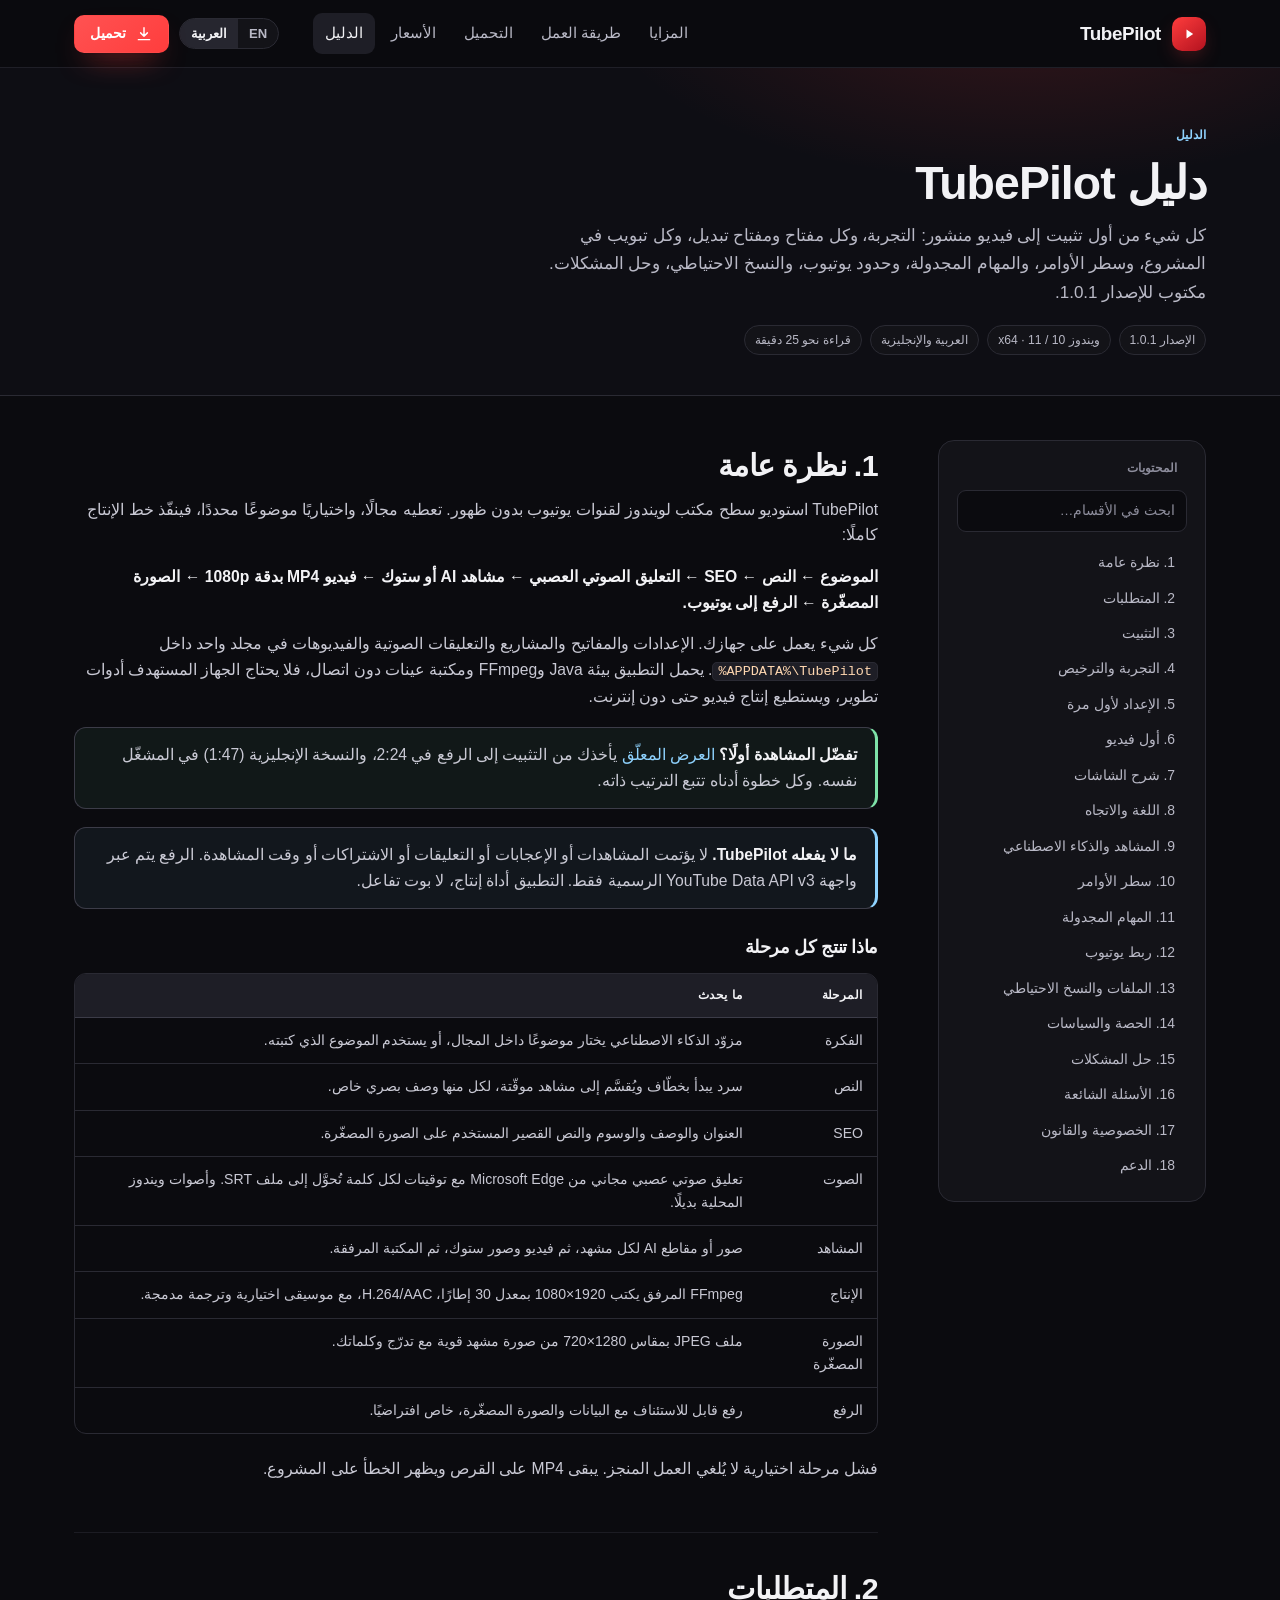
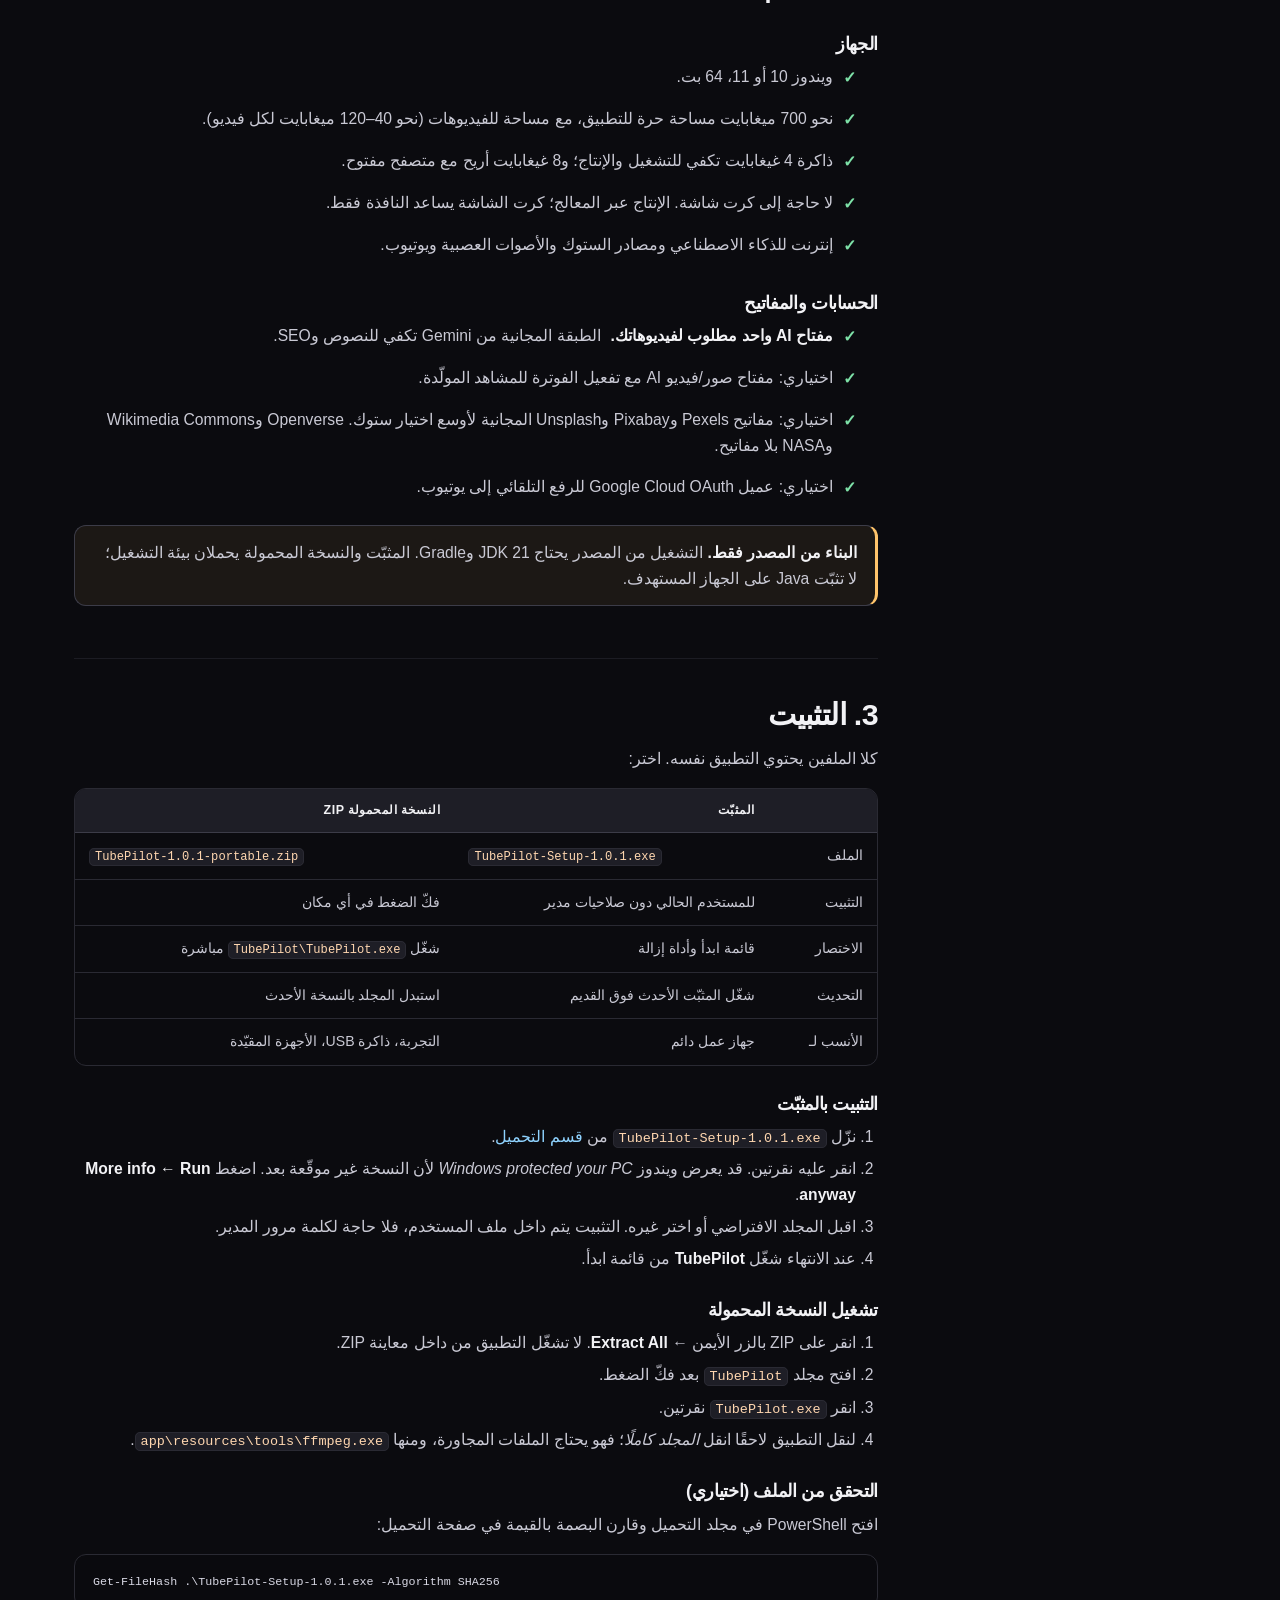
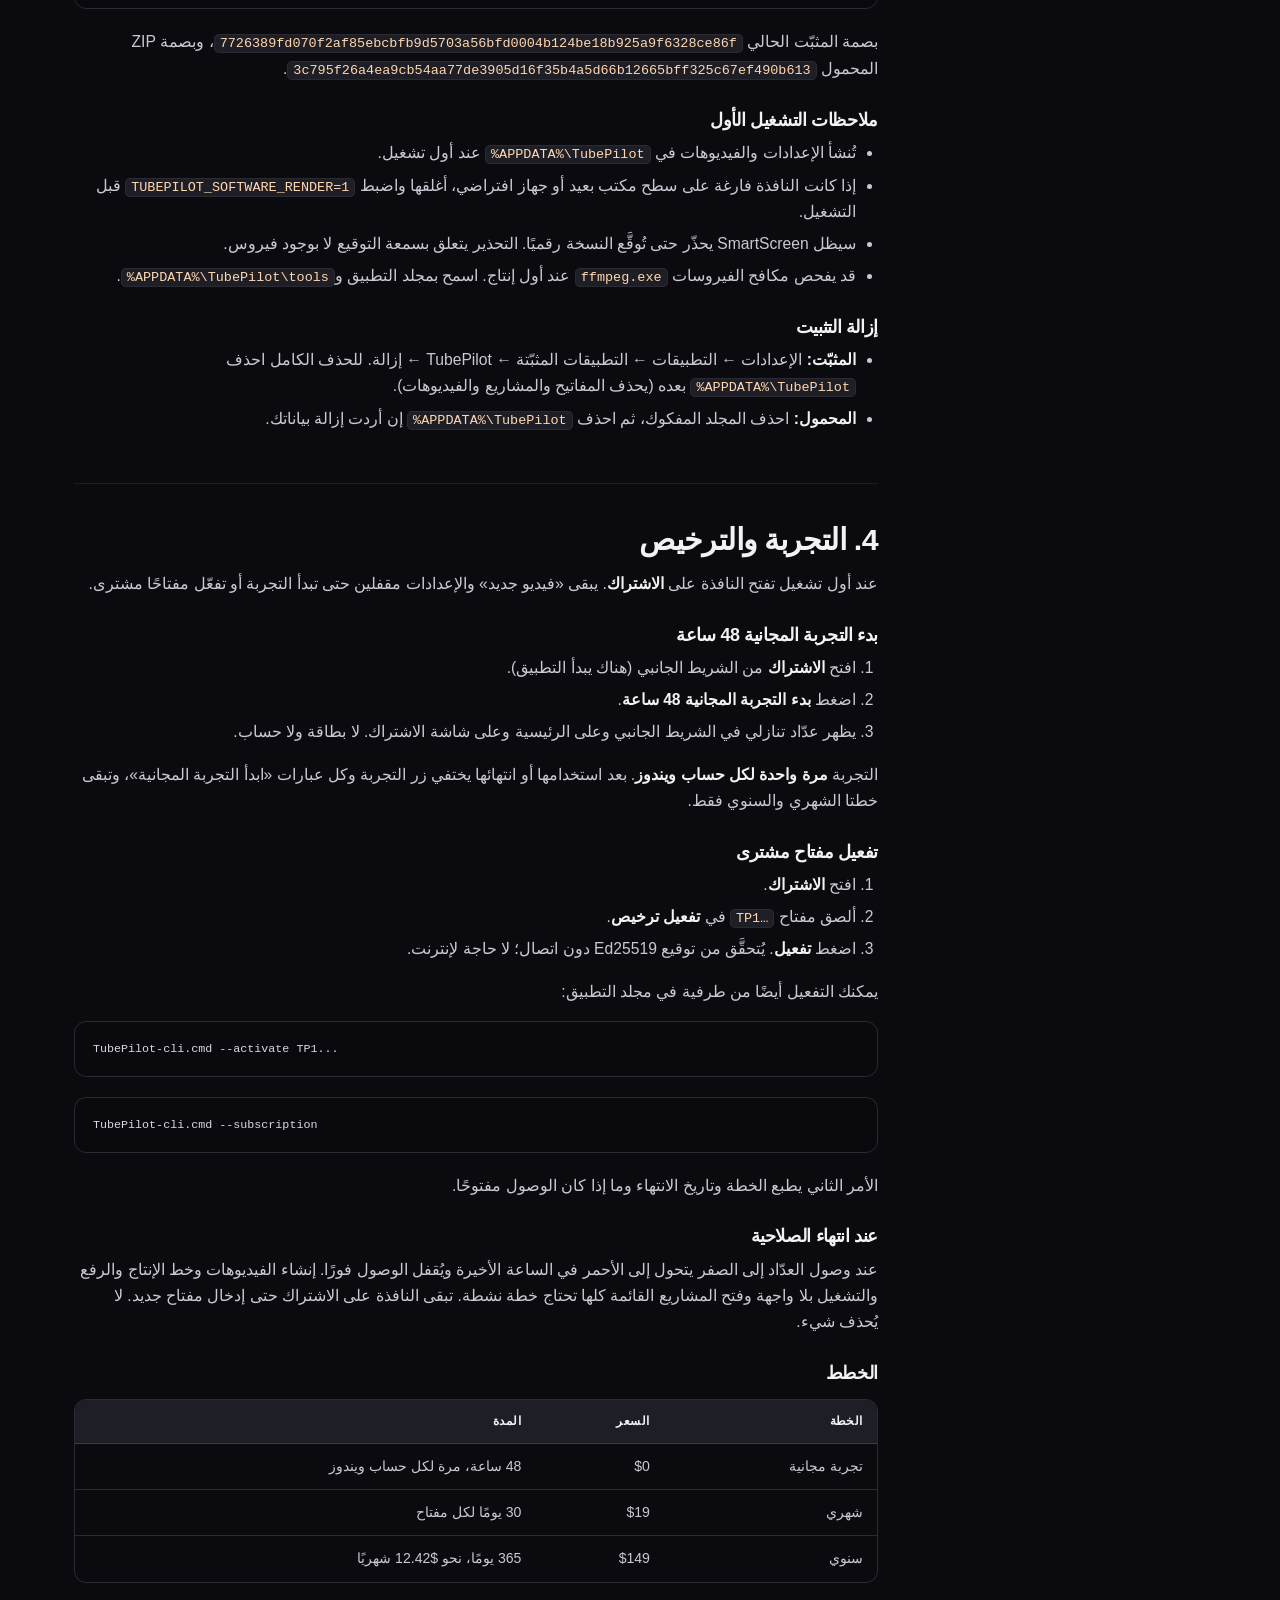
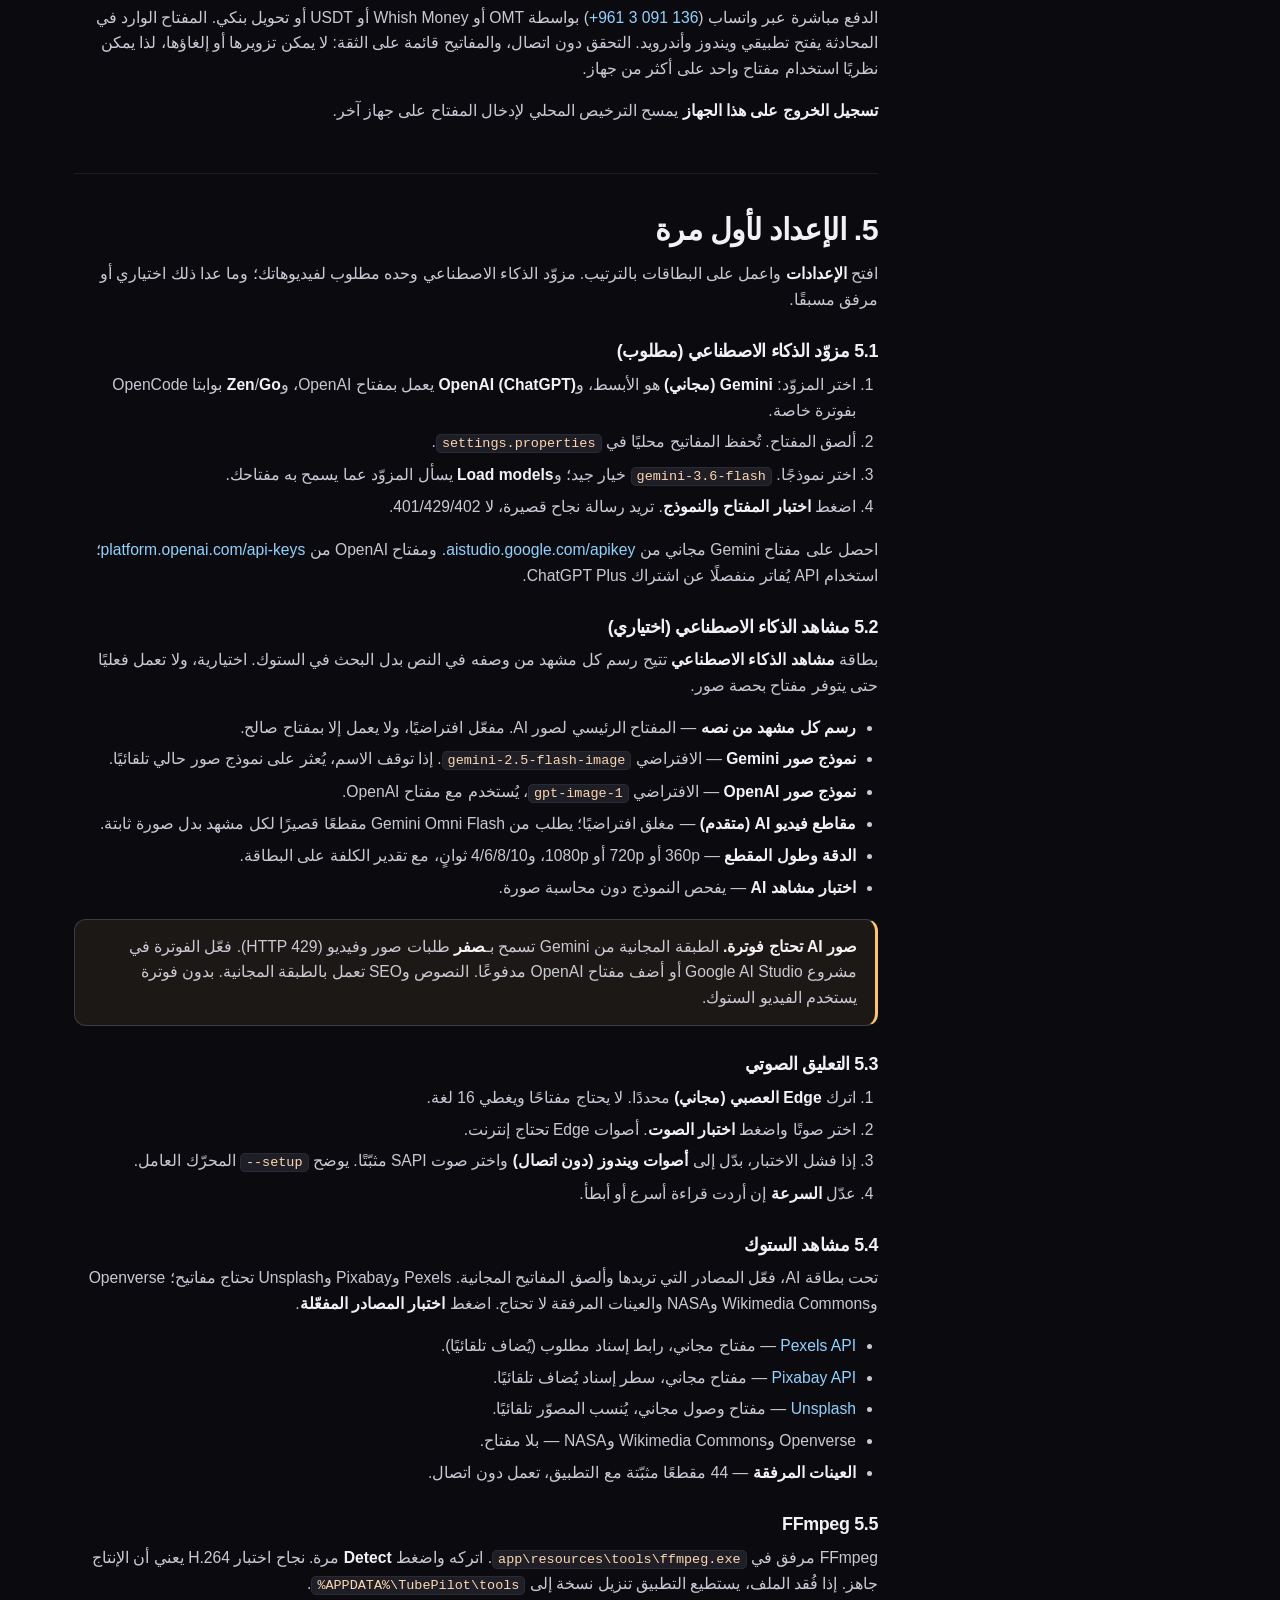
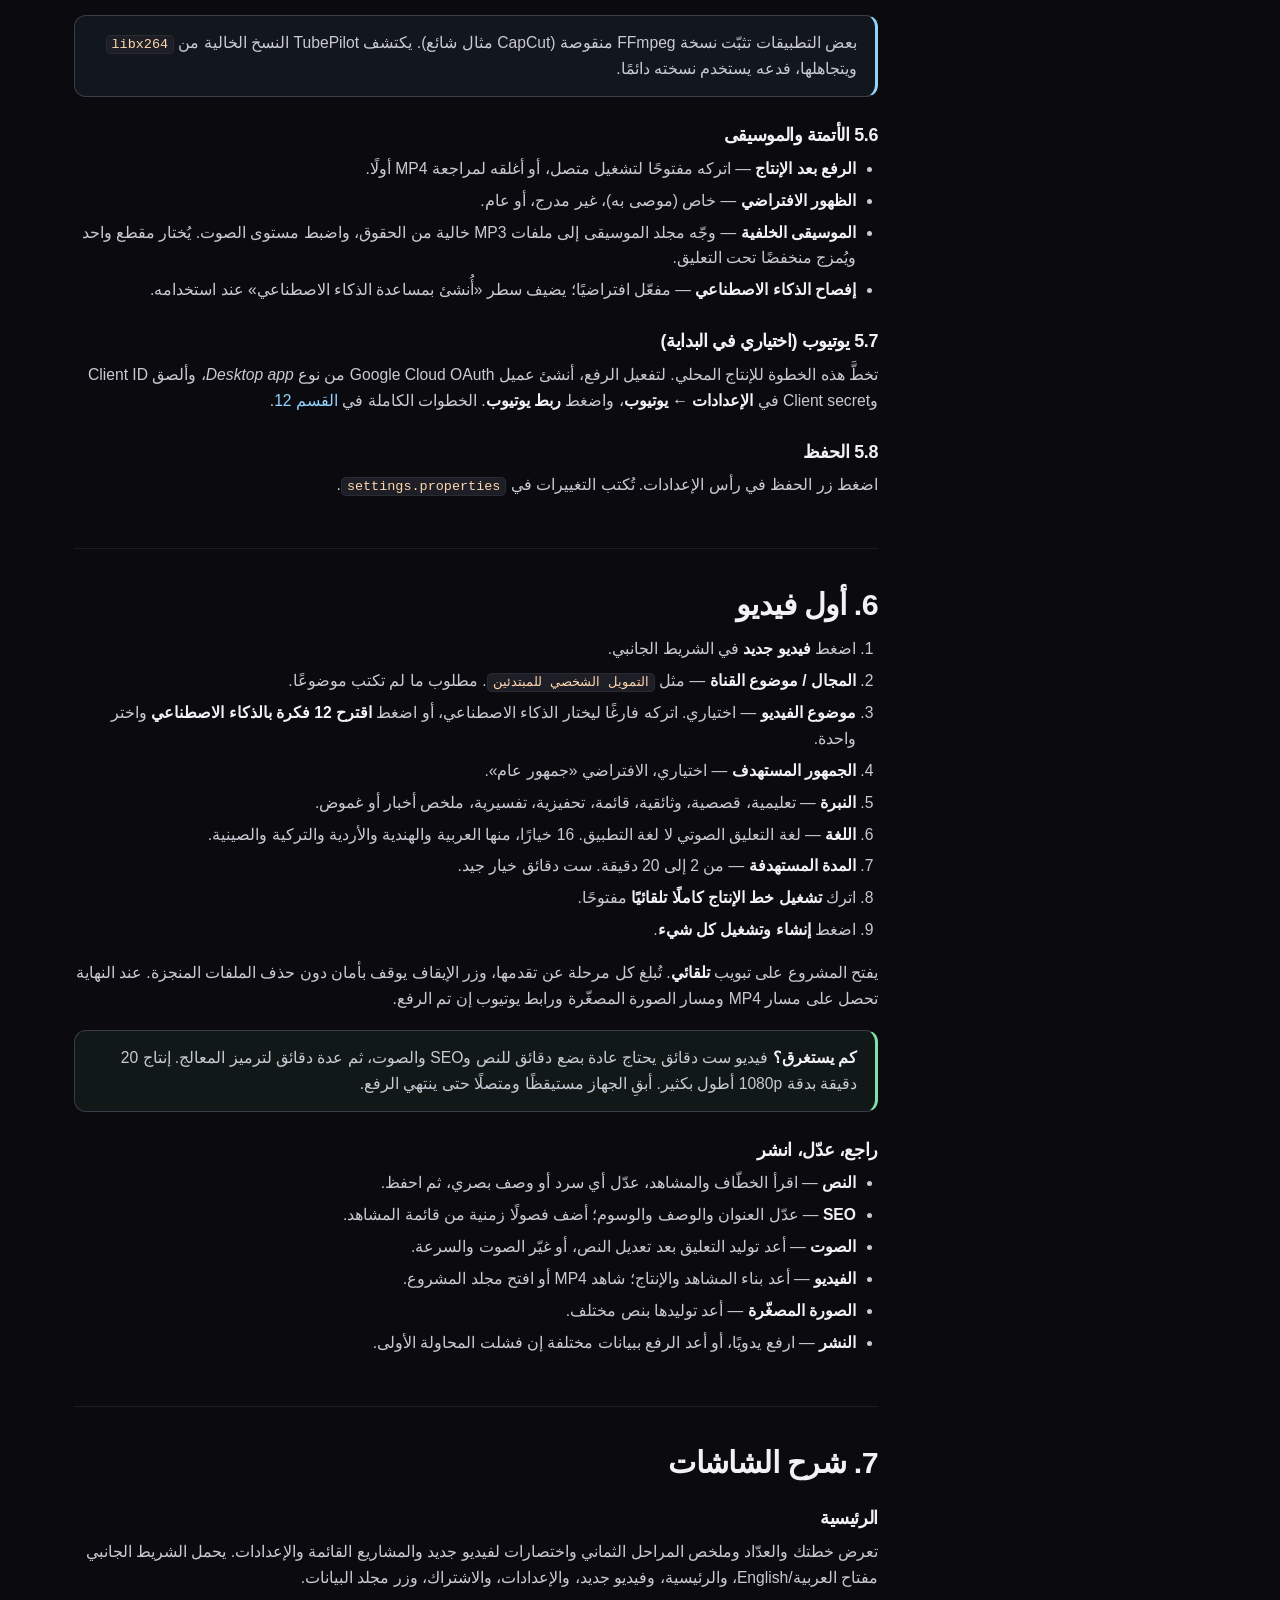
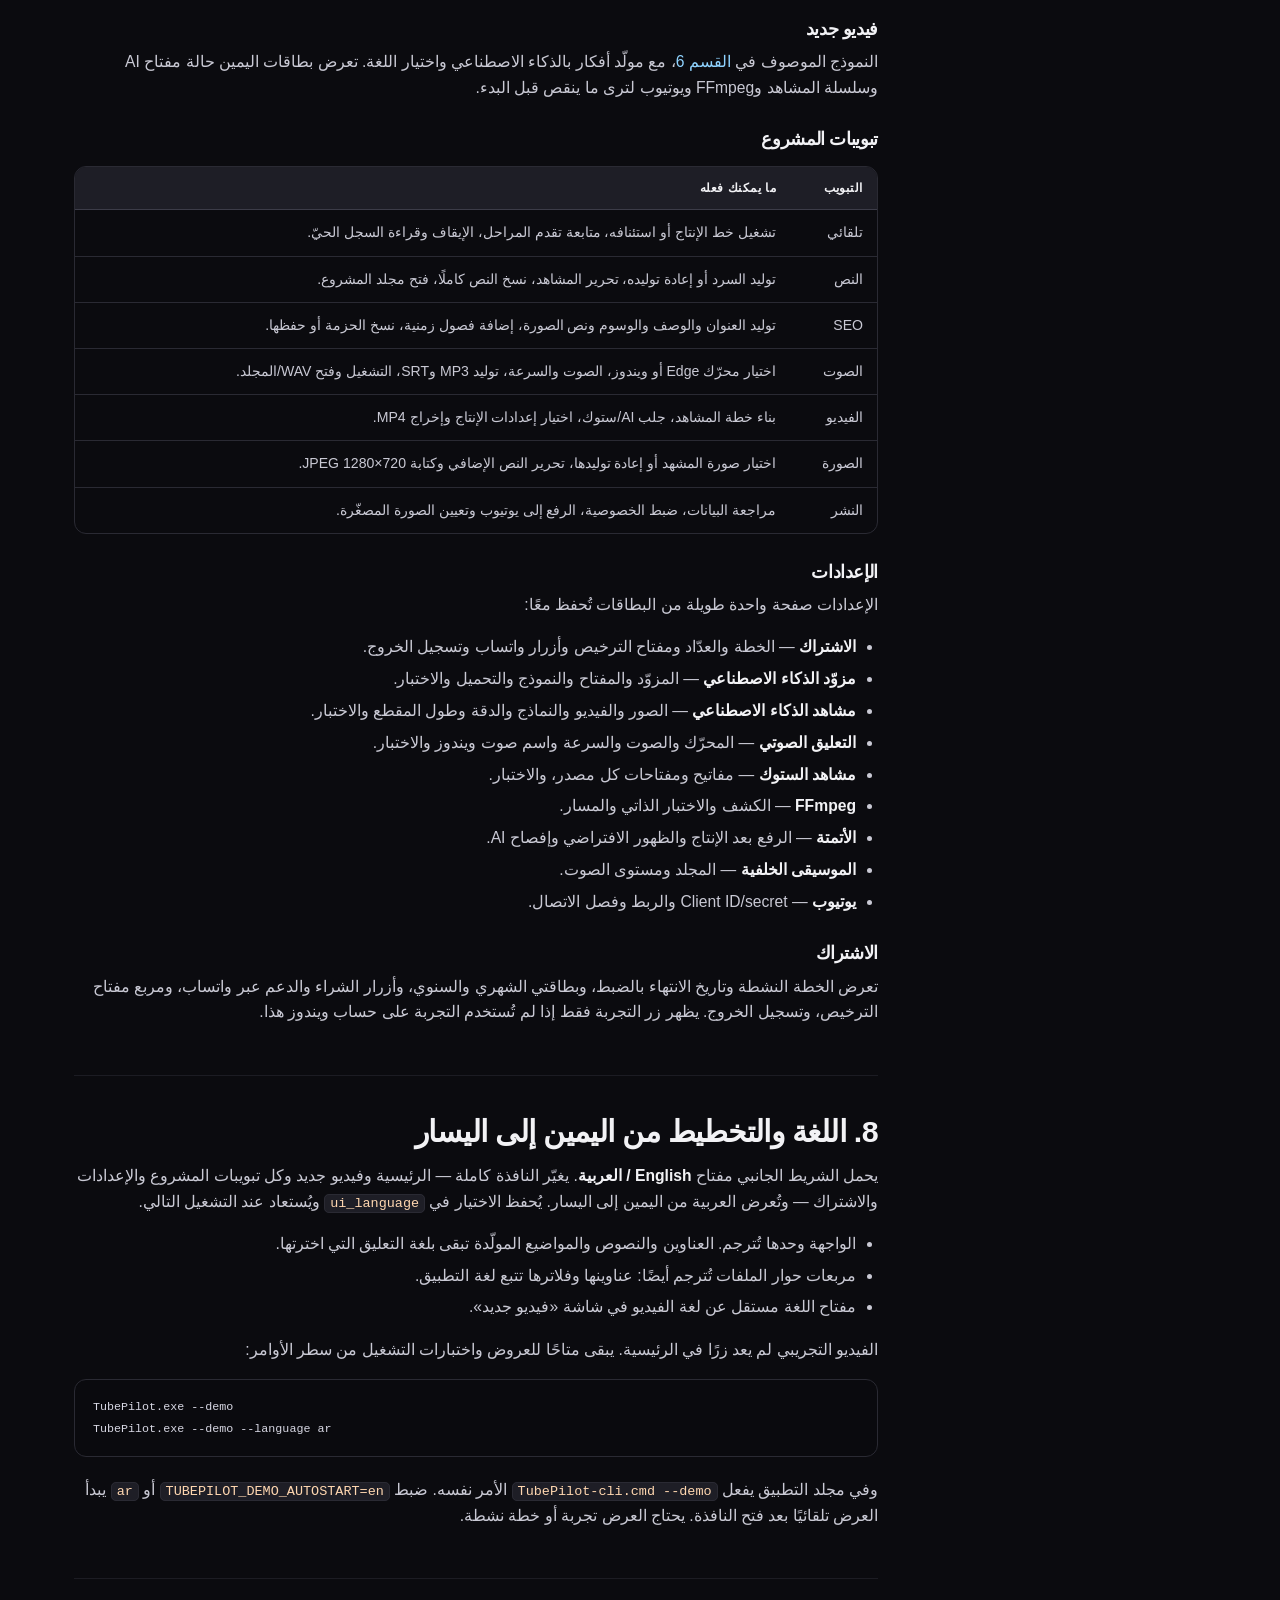
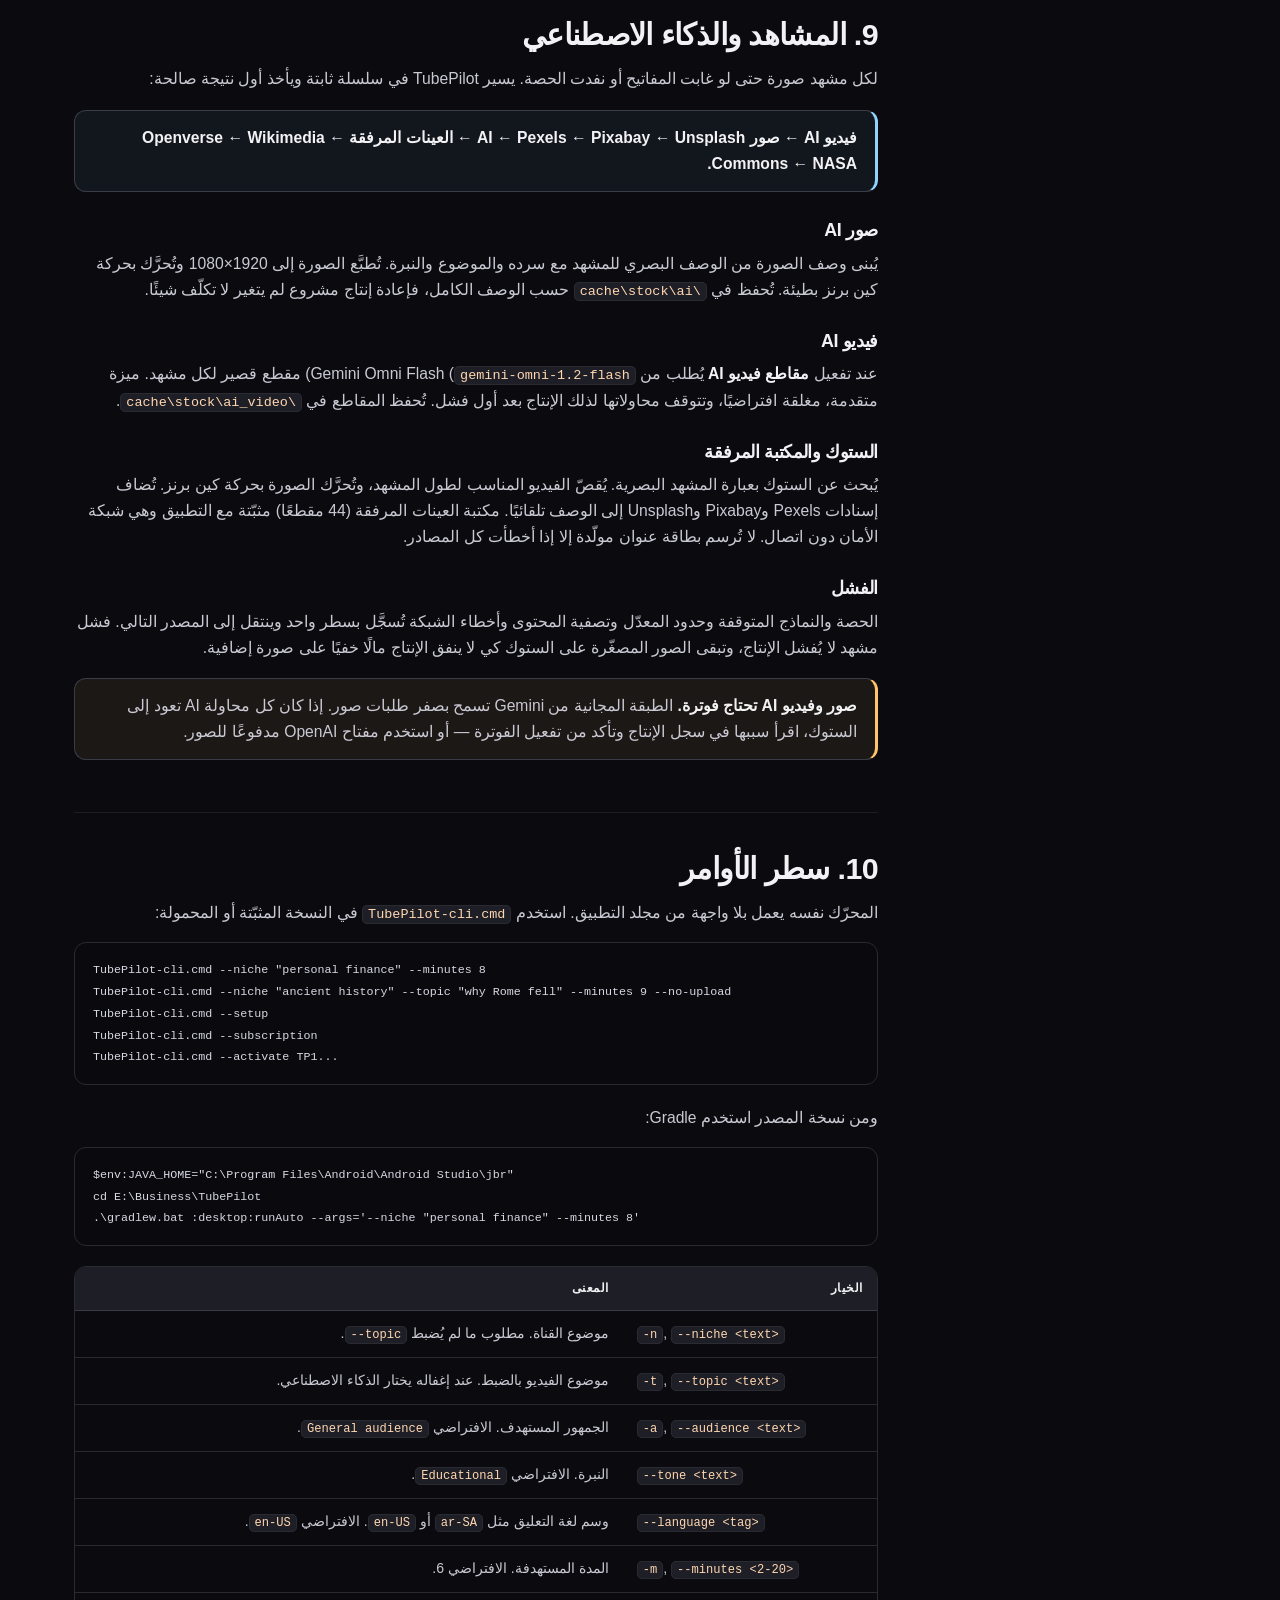
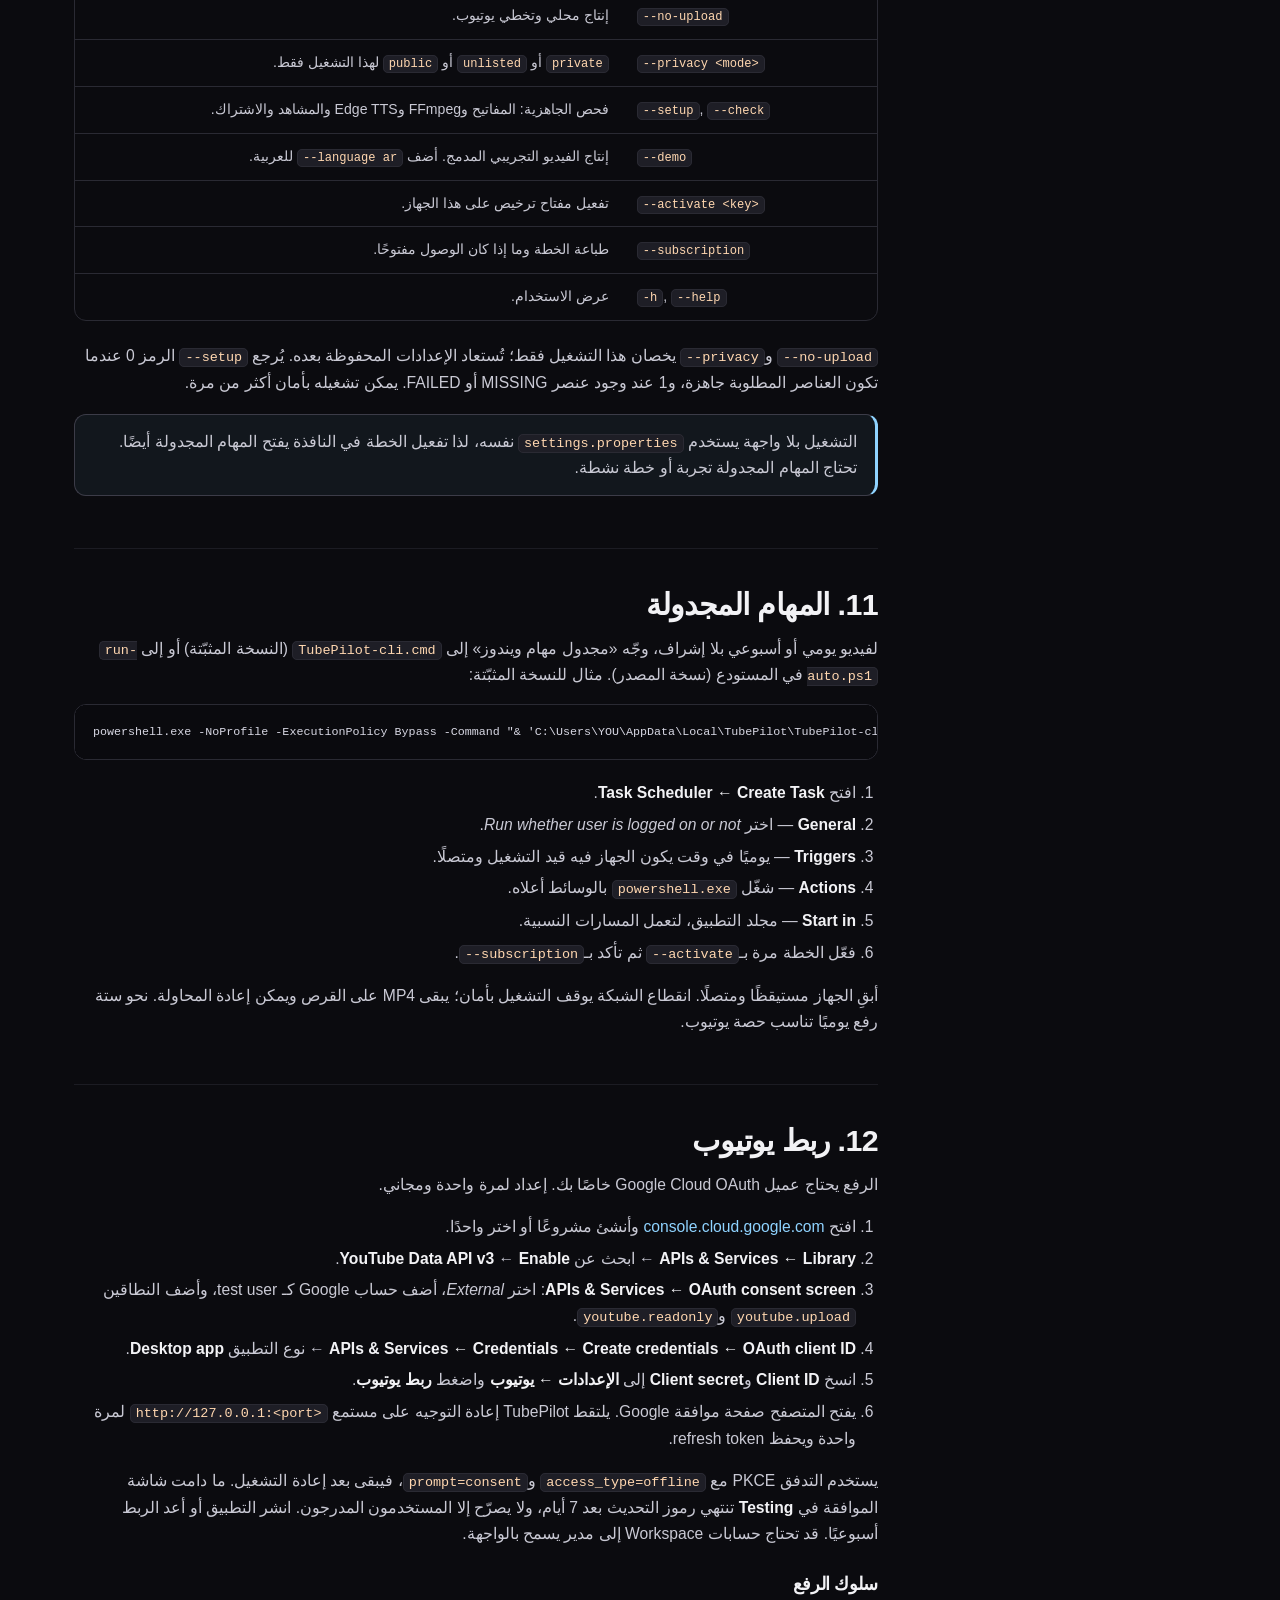
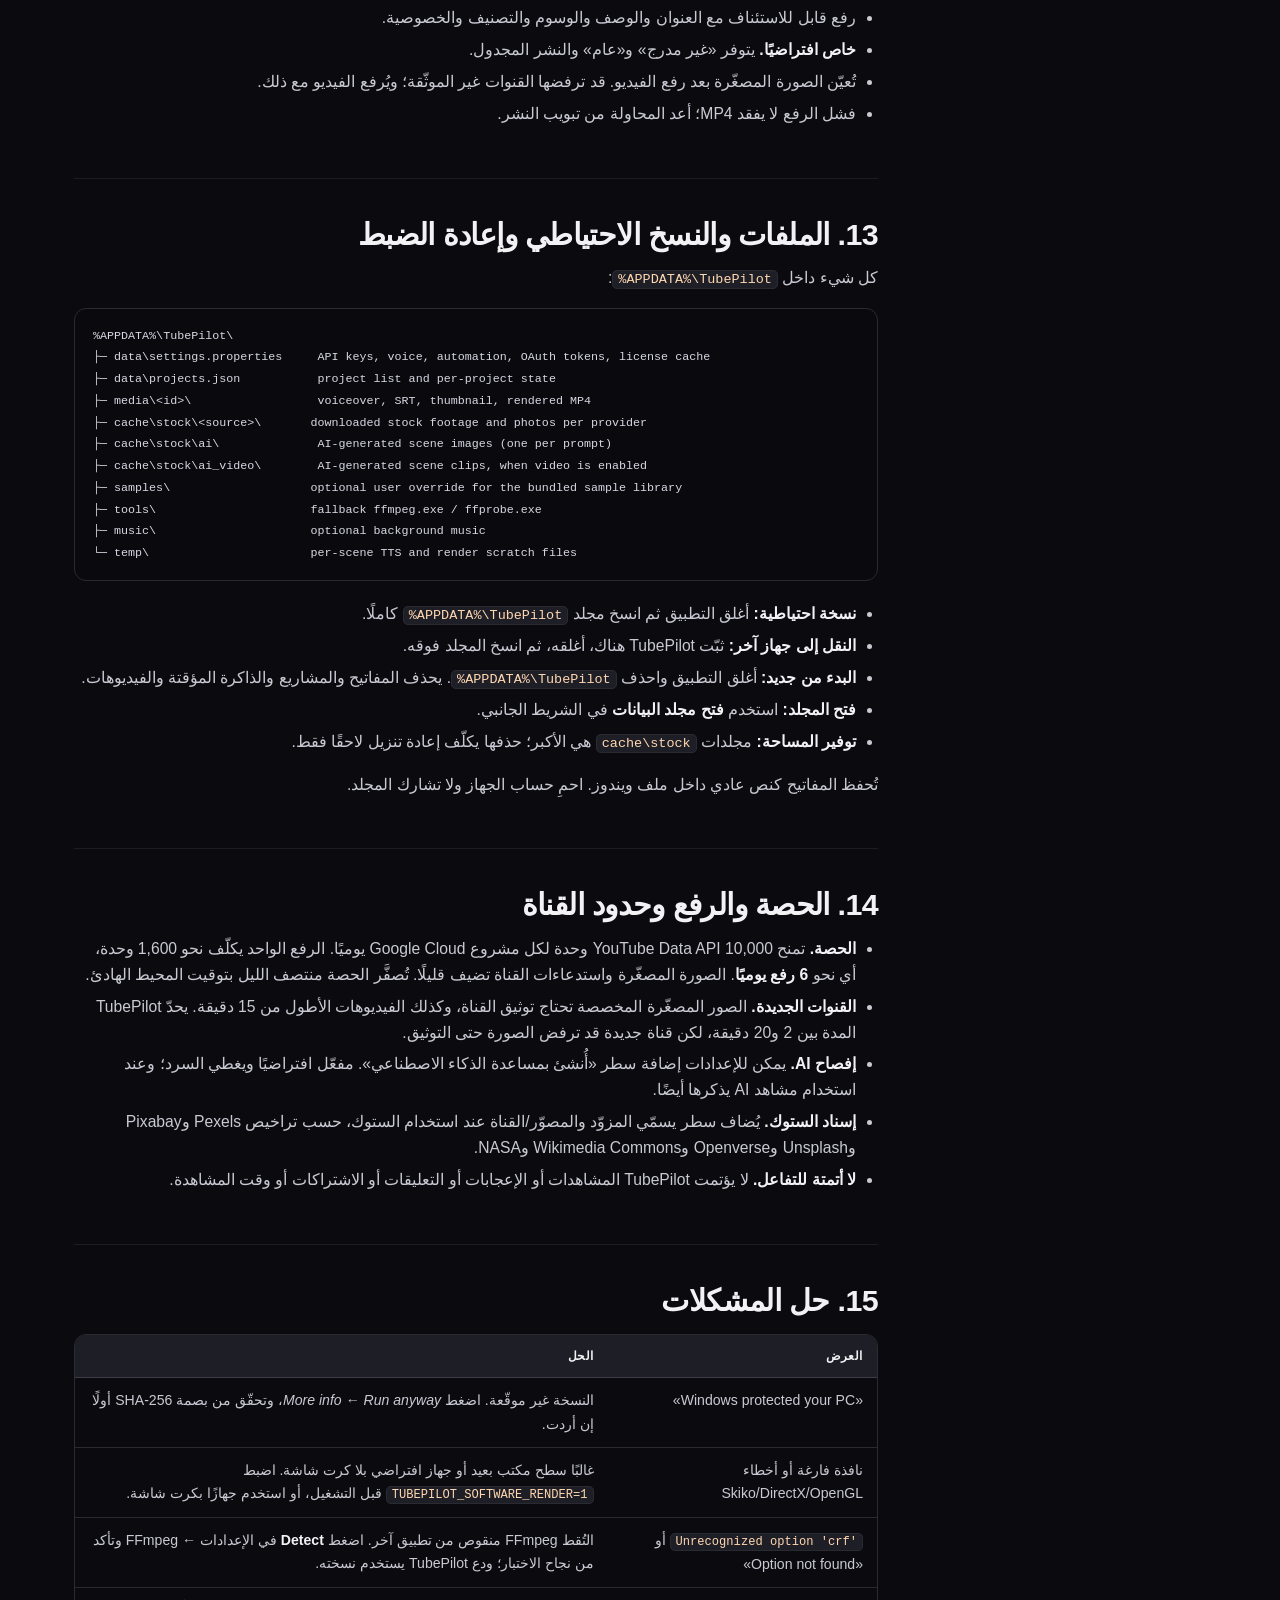
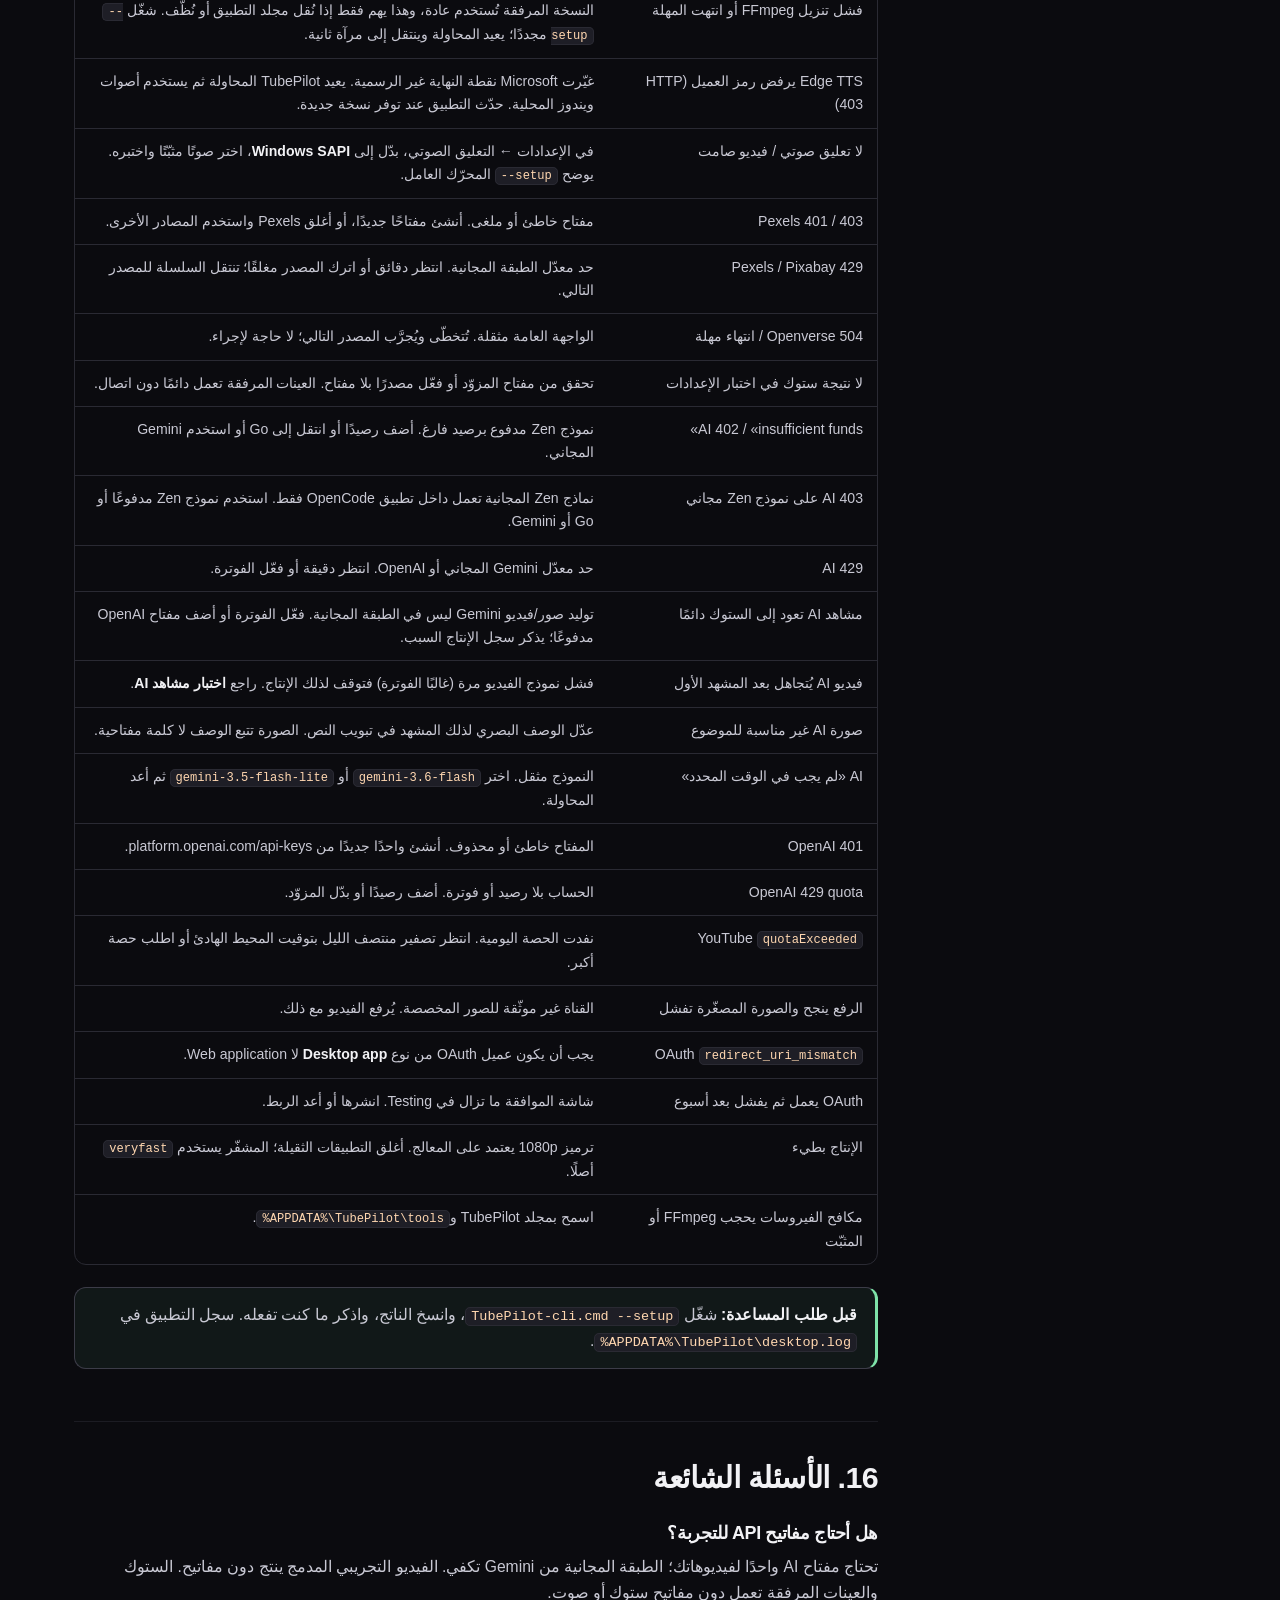
==== commit 013bc717: "Ship TubePilot 1.0.1 and show live download counts The trial no longer restarts on relaunch: the des" ====
--- a/docs-ar.html
+++ b/docs-ar.html
@@ -83,10 +83,10 @@
         <p>
           كل شيء من أول تثبيت إلى فيديو منشور: التجربة، وكل مفتاح ومفتاح تبديل، وكل تبويب
           في المشروع، وسطر الأوامر، والمهام المجدولة، وحدود يوتيوب، والنسخ الاحتياطي، وحل
-          المشكلات. مكتوب للإصدار 1.0.0.
+          المشكلات. مكتوب للإصدار 1.0.1.
         </p>
         <div class="doc-meta">
-          <span>الإصدار 1.0.0</span>
+          <span>الإصدار 1.0.1</span>
           <span>ويندوز 10 / 11 · x64</span>
           <span>العربية والإنجليزية</span>
           <span>قراءة نحو 25 دقيقة</span>
@@ -197,7 +197,7 @@
             <table>
               <thead><tr><th></th><th>المثبّت</th><th>النسخة المحمولة ZIP</th></tr></thead>
               <tbody>
-                <tr><td>الملف</td><td dir="ltr"><code>TubePilot-Setup-1.0.0.exe</code></td><td dir="ltr"><code>TubePilot-1.0.0-portable.zip</code></td></tr>
+                <tr><td>الملف</td><td dir="ltr"><code>TubePilot-Setup-1.0.1.exe</code></td><td dir="ltr"><code>TubePilot-1.0.1-portable.zip</code></td></tr>
                 <tr><td>التثبيت</td><td>للمستخدم الحالي دون صلاحيات مدير</td><td>فكّ الضغط في أي مكان</td></tr>
                 <tr><td>الاختصار</td><td>قائمة ابدأ وأداة إزالة</td><td>شغّل <code dir="ltr">TubePilot\TubePilot.exe</code> مباشرة</td></tr>
                 <tr><td>التحديث</td><td>شغّل المثبّت الأحدث فوق القديم</td><td>استبدل المجلد بالنسخة الأحدث</td></tr>
@@ -208,7 +208,7 @@
 
           <h3>التثبيت بالمثبّت</h3>
           <ol>
-            <li>نزّل <code dir="ltr">TubePilot-Setup-1.0.0.exe</code> من <a href="index-ar.html#downloads">قسم التحميل</a>.</li>
+            <li>نزّل <code dir="ltr">TubePilot-Setup-1.0.1.exe</code> من <a href="index-ar.html#downloads">قسم التحميل</a>.</li>
             <li>انقر عليه نقرتين. قد يعرض ويندوز <em>Windows protected your PC</em> لأن النسخة غير موقّعة بعد. اضغط <strong>More info ← Run anyway</strong>.</li>
             <li>اقبل المجلد الافتراضي أو اختر غيره. التثبيت يتم داخل ملف المستخدم، فلا حاجة لكلمة مرور المدير.</li>
             <li>عند الانتهاء شغّل <strong>TubePilot</strong> من قائمة ابدأ.</li>
@@ -224,8 +224,8 @@
 
           <h3>التحقق من الملف (اختياري)</h3>
           <p>افتح PowerShell في مجلد التحميل وقارن البصمة بالقيمة في صفحة التحميل:</p>
-          <div class="code-block"><pre><code>Get-FileHash .\TubePilot-Setup-1.0.0.exe -Algorithm SHA256</code></pre></div>
-          <p>بصمة المثبّت الحالي <code dir="ltr">f0f6c679058620b4553702c05ffc341d0f6cf54ba135620f94e09266df25a7ff</code>، وبصمة ZIP المحمول <code dir="ltr">5f889c17a629b2bccdcf0948b2859adc16ea32b1a54217b61427d4249ff2c056</code>.</p>
+          <div class="code-block"><pre><code>Get-FileHash .\TubePilot-Setup-1.0.1.exe -Algorithm SHA256</code></pre></div>
+          <p>بصمة المثبّت الحالي <code dir="ltr">7726389fd070f2af85ebcbfb9d5703a56bfd0004b124be18b925a9f6328ce86f</code>، وبصمة ZIP المحمول <code dir="ltr">3c795f26a4ea9cb54aa77de3905d16f35b4a5d66b12665bff325c67ef490b613</code>.</p>
 
           <h3>ملاحظات التشغيل الأول</h3>
           <ul>
@@ -862,7 +862,7 @@
         </div>
       </div>
       <div class="footer-bottom">
-        <p>© <span id="year">2026</span> TubePilot · الإصدار 1.0.0 · ويندوز x64</p>
+        <p>© <span id="year">2026</span> TubePilot · الإصدار 1.0.1 · ويندوز x64</p>
         <p>غير مرتبط بـ Google أو Microsoft أو Pexels أو Pixabay أو Unsplash أو Openverse أو Wikimedia Commons أو NASA.</p>
       </div>
     </div>
--- a/assets/styles.css
+++ b/assets/styles.css
@@ -362,9 +362,13 @@
   position: relative;
   z-index: 1;
   display: grid;
-  grid-template-columns: minmax(0, 1.02fr) minmax(0, 0.98fr);
+  grid-template-columns: minmax(0, 1fr);
   gap: clamp(32px, 5vw, 64px);
   align-items: center;
+}
+
+.hero-copy {
+  max-width: 820px;
 }
 
 .eyebrow {
@@ -482,55 +486,6 @@
 .window img {
   width: 100%;
   height: auto;
-}
-
-.hero-shot {
-  position: relative;
-}
-
-.hero-shot .window {
-  transform: rotate(-0.4deg);
-}
-
-.hero-badge {
-  position: absolute;
-  inset-inline-end: -10px;
-  bottom: -20px;
-  background: rgba(19, 19, 24, 0.94);
-  border: 1px solid var(--line-2);
-  border-radius: 14px;
-  padding: 12px 16px;
-  box-shadow: var(--shadow);
-  display: flex;
-  align-items: center;
-  gap: 11px;
-  backdrop-filter: blur(8px);
-}
-
-.hero-badge .dot {
-  width: 34px;
-  height: 34px;
-  border-radius: 10px;
-  display: grid;
-  place-items: center;
-  background: rgba(126, 226, 168, 0.13);
-  color: var(--green);
-}
-
-.hero-badge .dot svg {
-  width: 18px;
-  height: 18px;
-}
-
-.hero-badge strong {
-  display: block;
-  font-size: 0.86rem;
-  line-height: 1.3;
-}
-
-.hero-badge small {
-  color: var(--dim);
-  font-size: 0.72rem;
 }
 
 /* --------------------------------------------------------------- trust bar */
@@ -1138,6 +1093,18 @@
   border: 1px solid var(--line);
 }
 
+.download-meta .download-count {
+  font-weight: 650;
+  color: var(--text-2);
+  border-color: rgba(255, 61, 61, 0.4);
+}
+
+.downloads-total {
+  margin-top: 10px;
+  font-size: 0.82rem;
+  color: var(--dim);
+}
+
 .hash-box {
   margin-top: 26px;
   background: var(--surface);
@@ -1887,10 +1854,6 @@
     grid-template-columns: 1fr;
   }
 
-  .hero-shot {
-    max-width: 720px;
-  }
-
   .trust .wrap {
     grid-template-columns: repeat(2, 1fr);
   }
@@ -1994,12 +1957,6 @@
 }
 
 @media (max-width: 760px) {
-  .hero-badge {
-    inset-inline-end: 8px;
-    bottom: -16px;
-    padding: 10px 13px;
-  }
-
   .pipeline {
     grid-template-columns: repeat(2, 1fr);
   }
@@ -2066,11 +2023,6 @@
 }
 
 /* -------------------------------------------------------------------- RTL */
-
-[dir="rtl"] .hero-badge {
-  inset-inline-end: auto;
-  inset-inline-start: -10px;
-}
 
 [dir="rtl"] .chain li:first-child,
 [dir="rtl"] .chain li.sample,
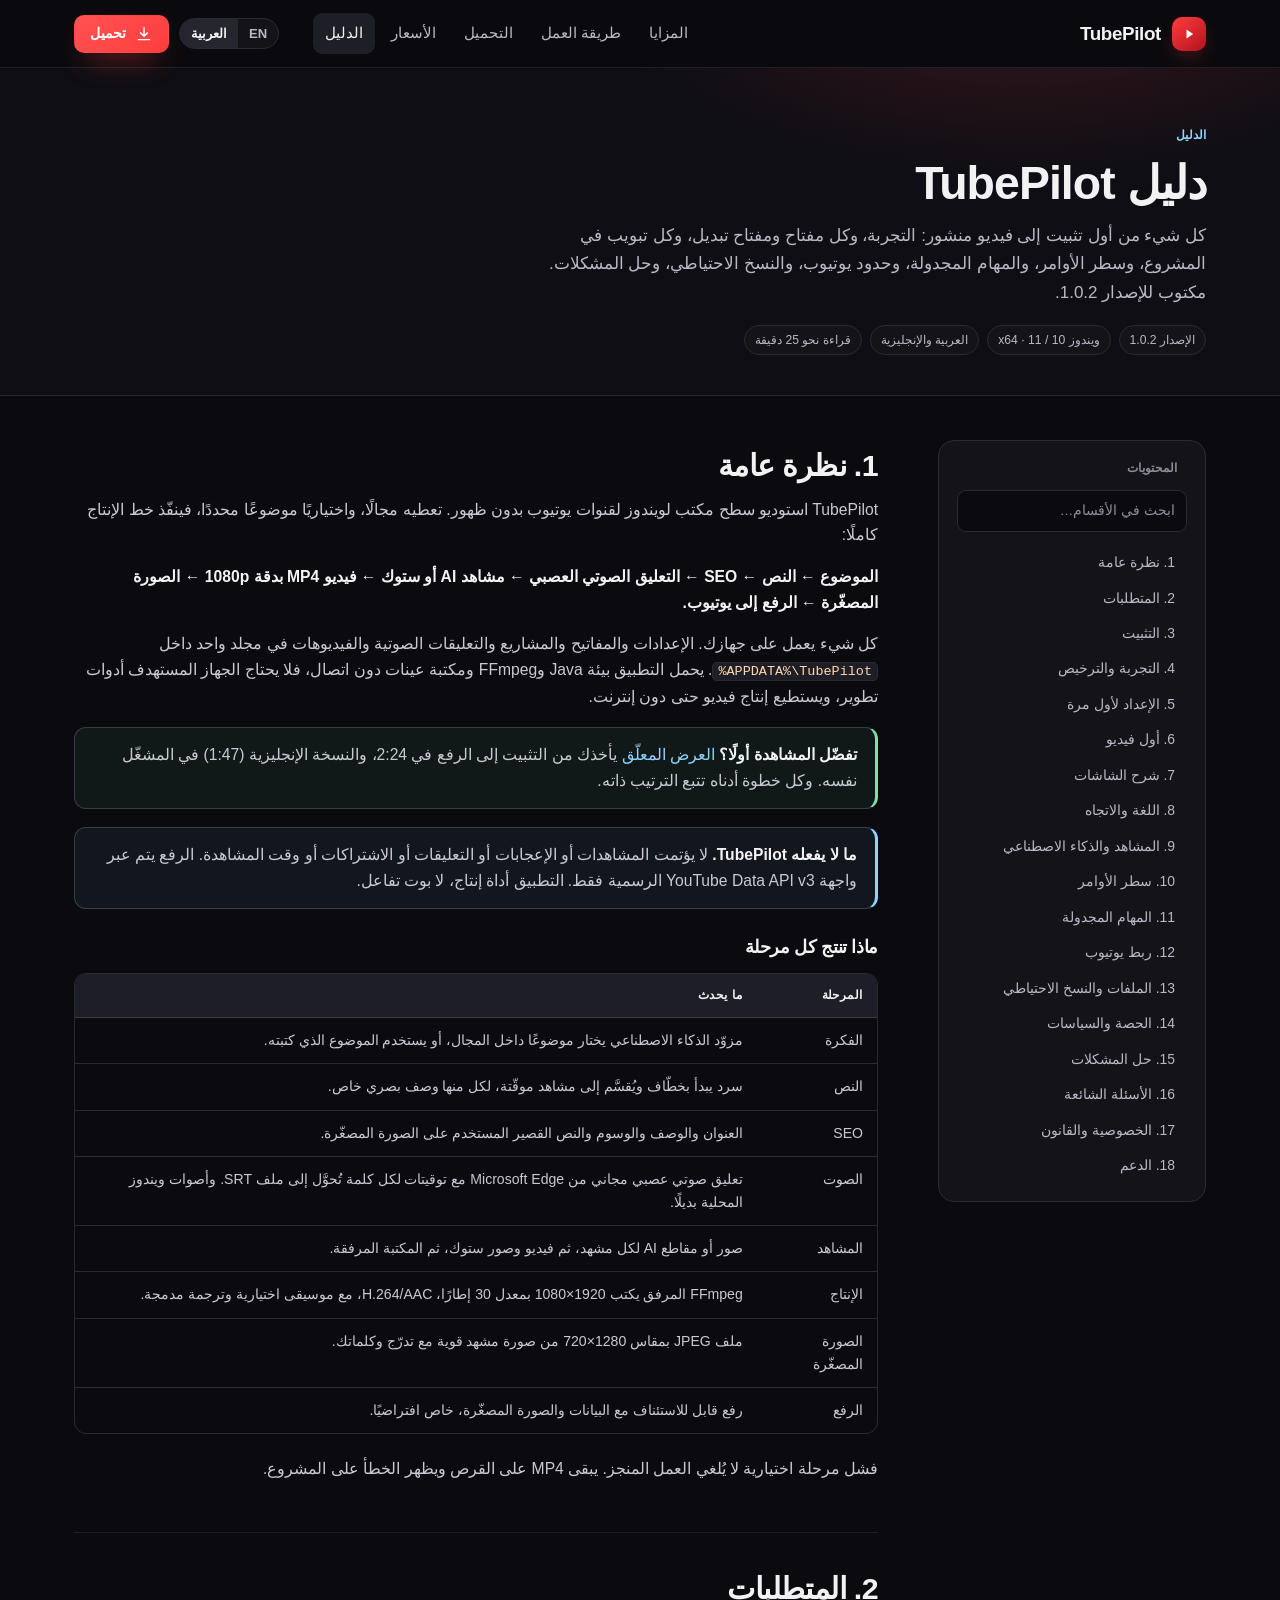
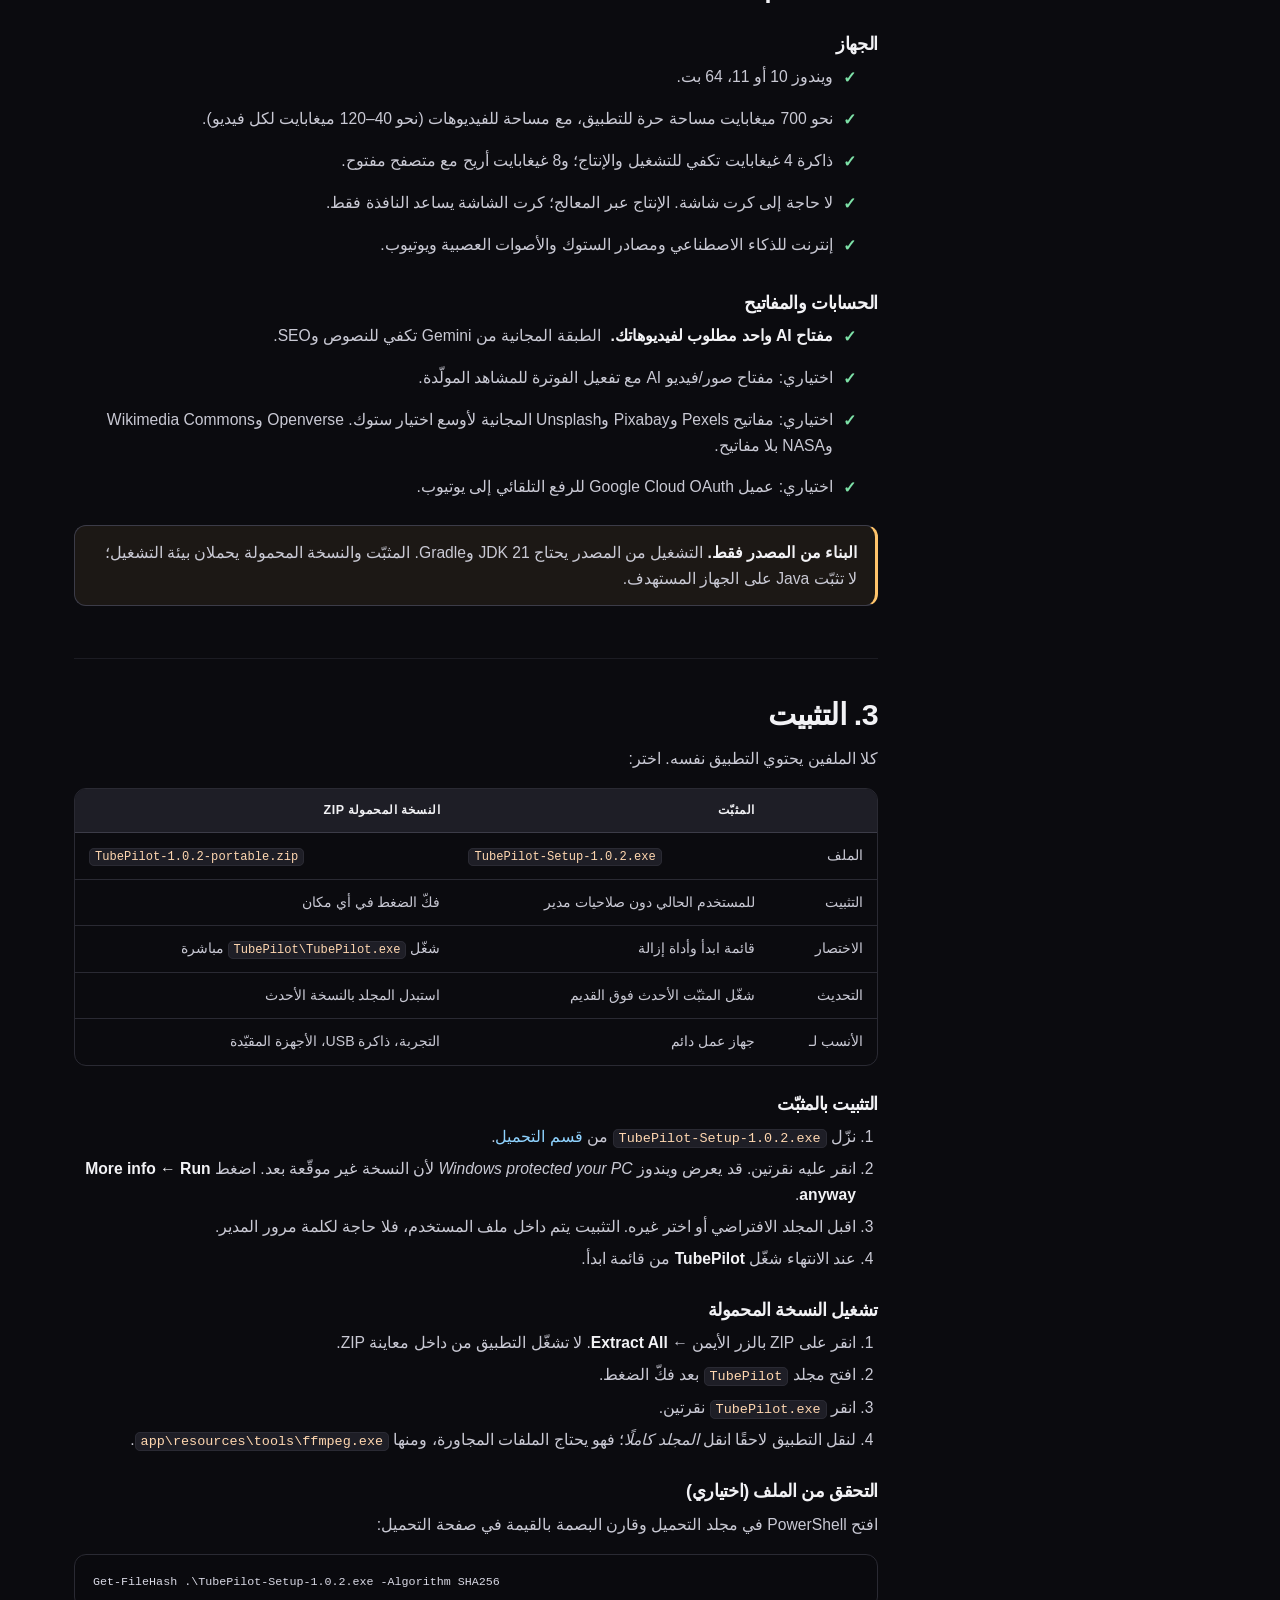
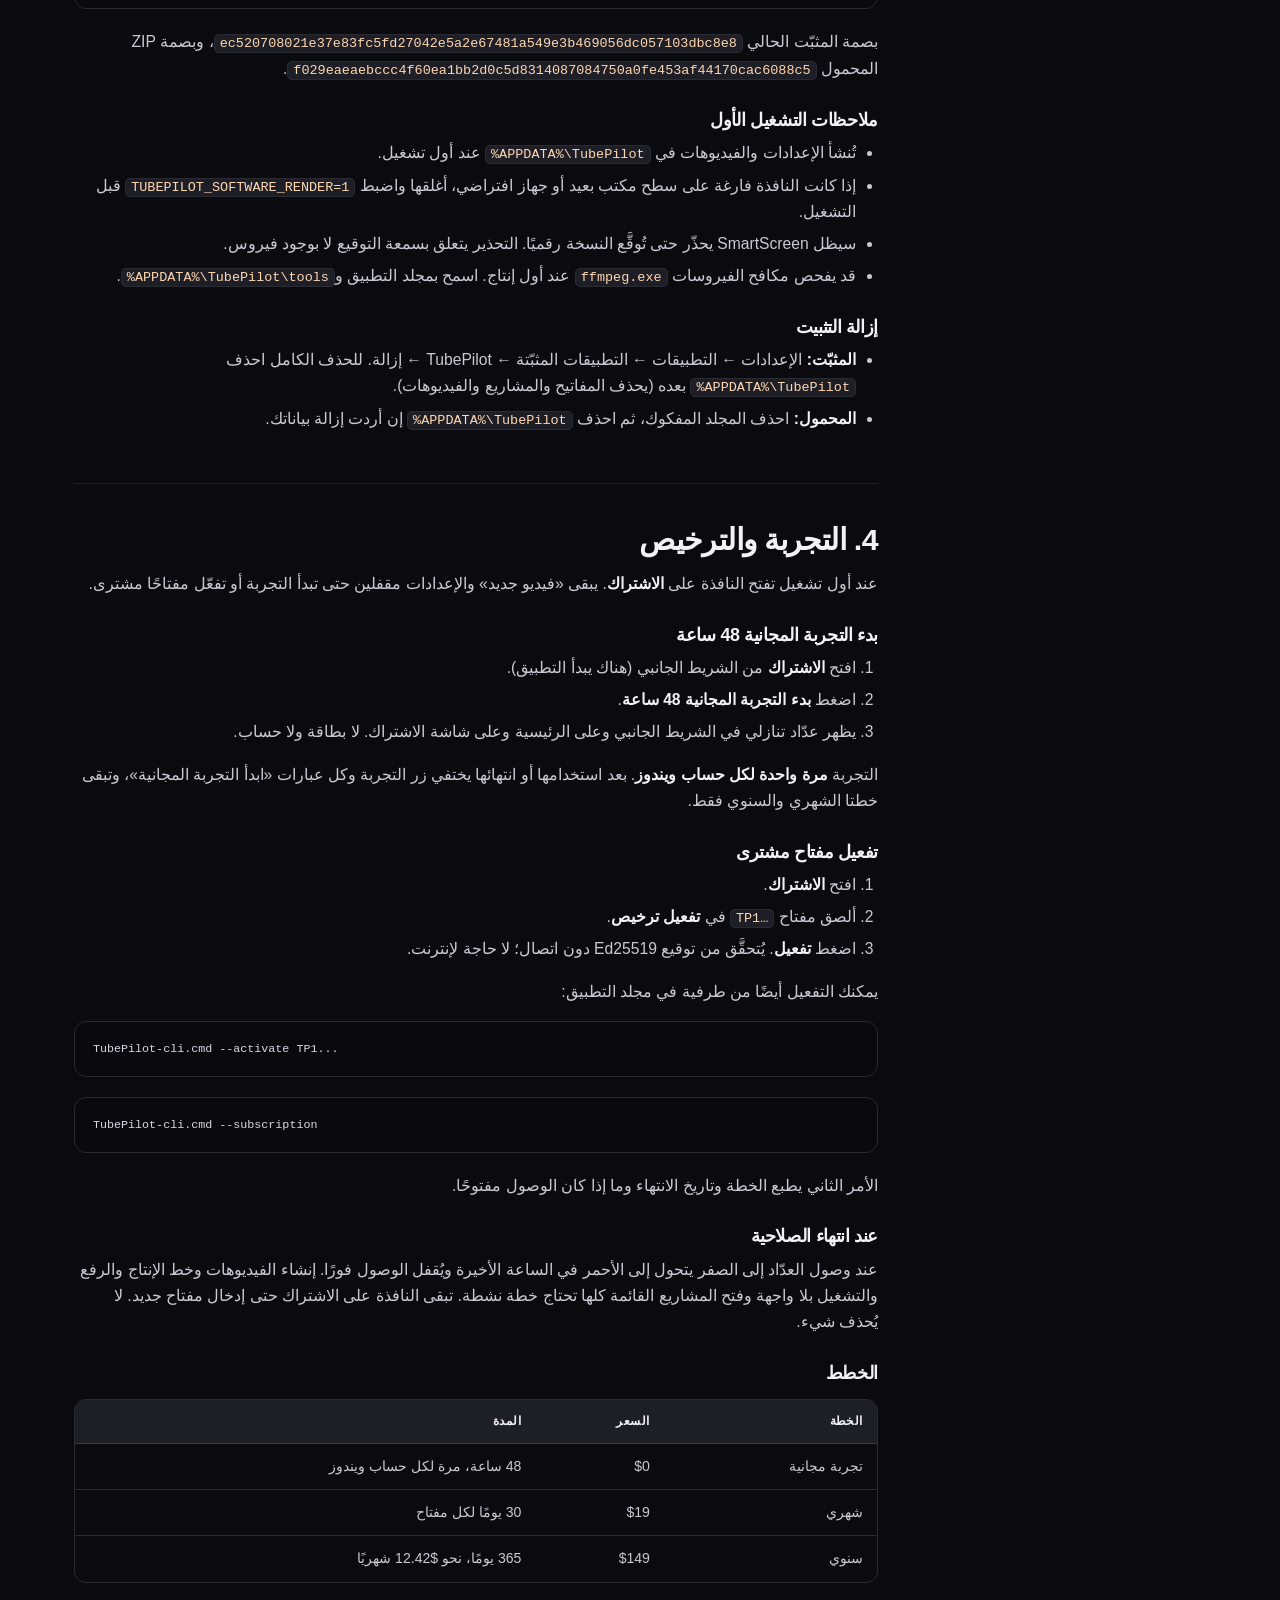
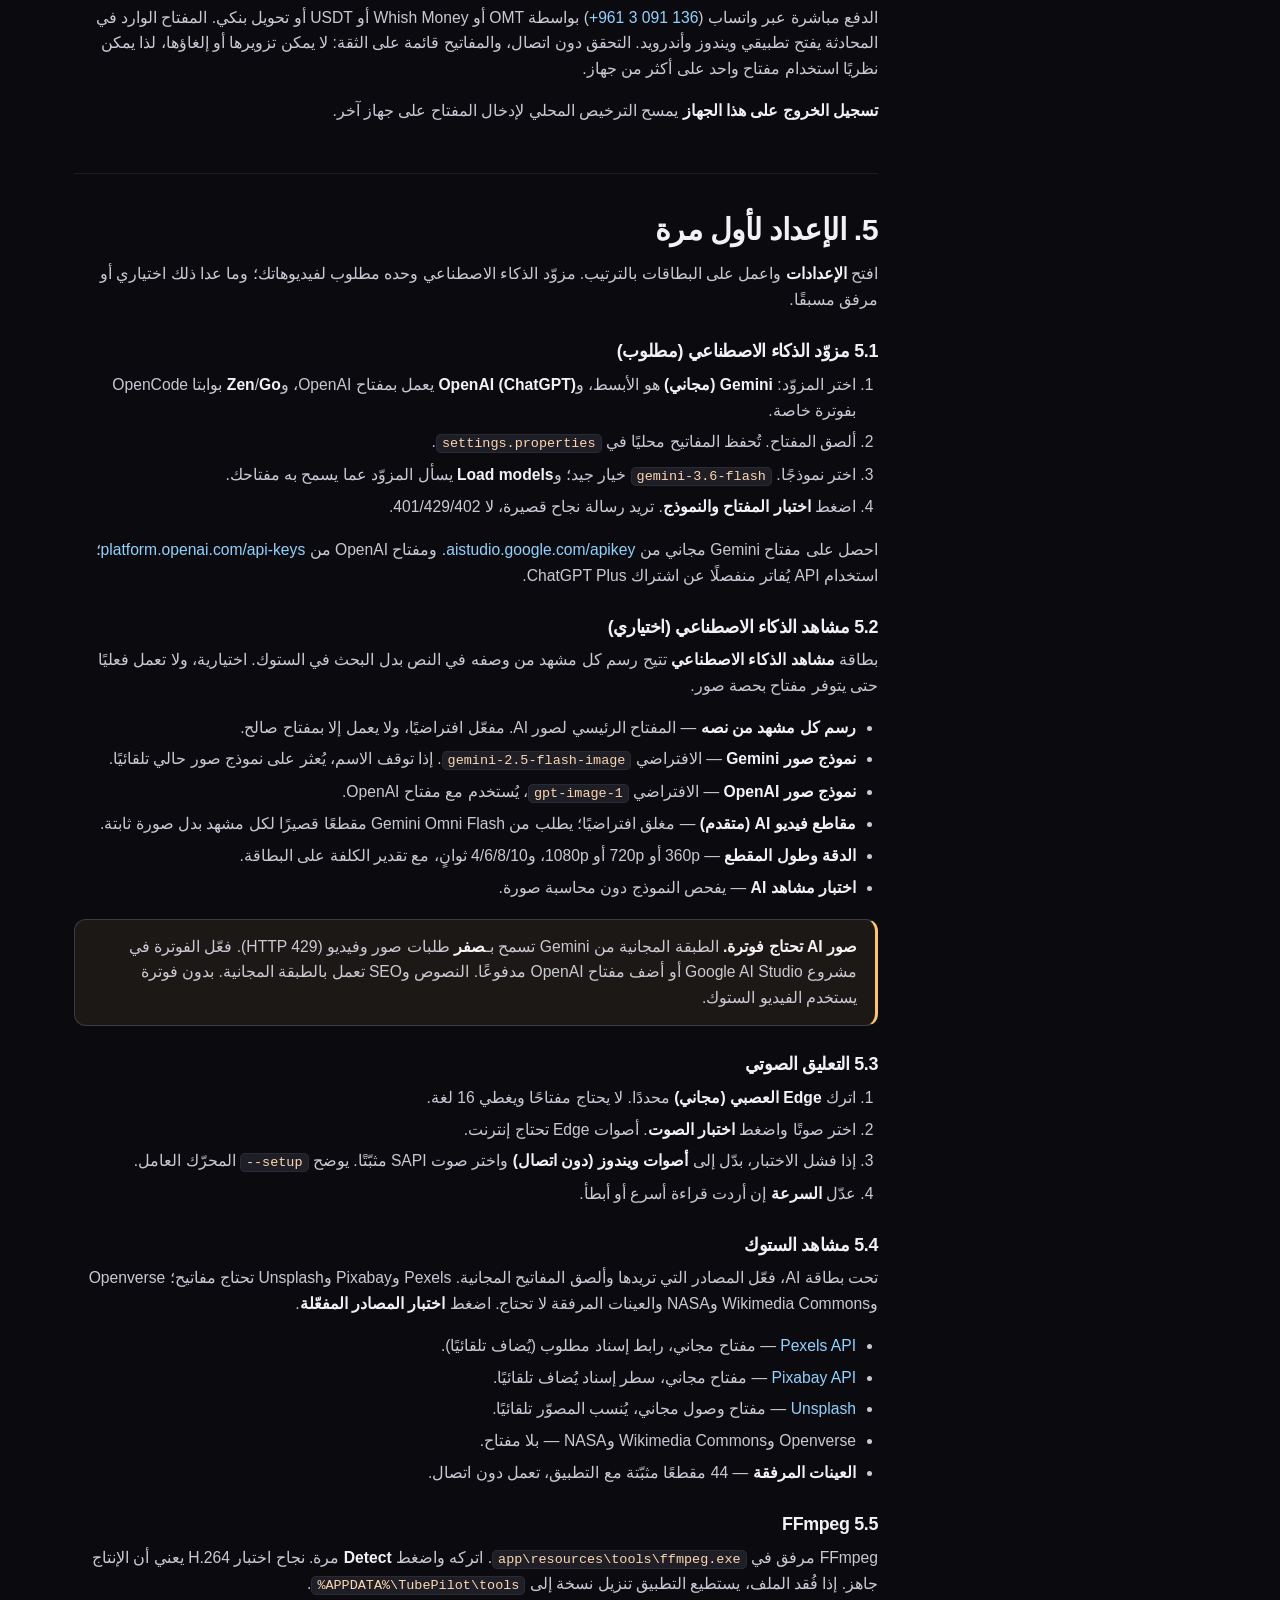
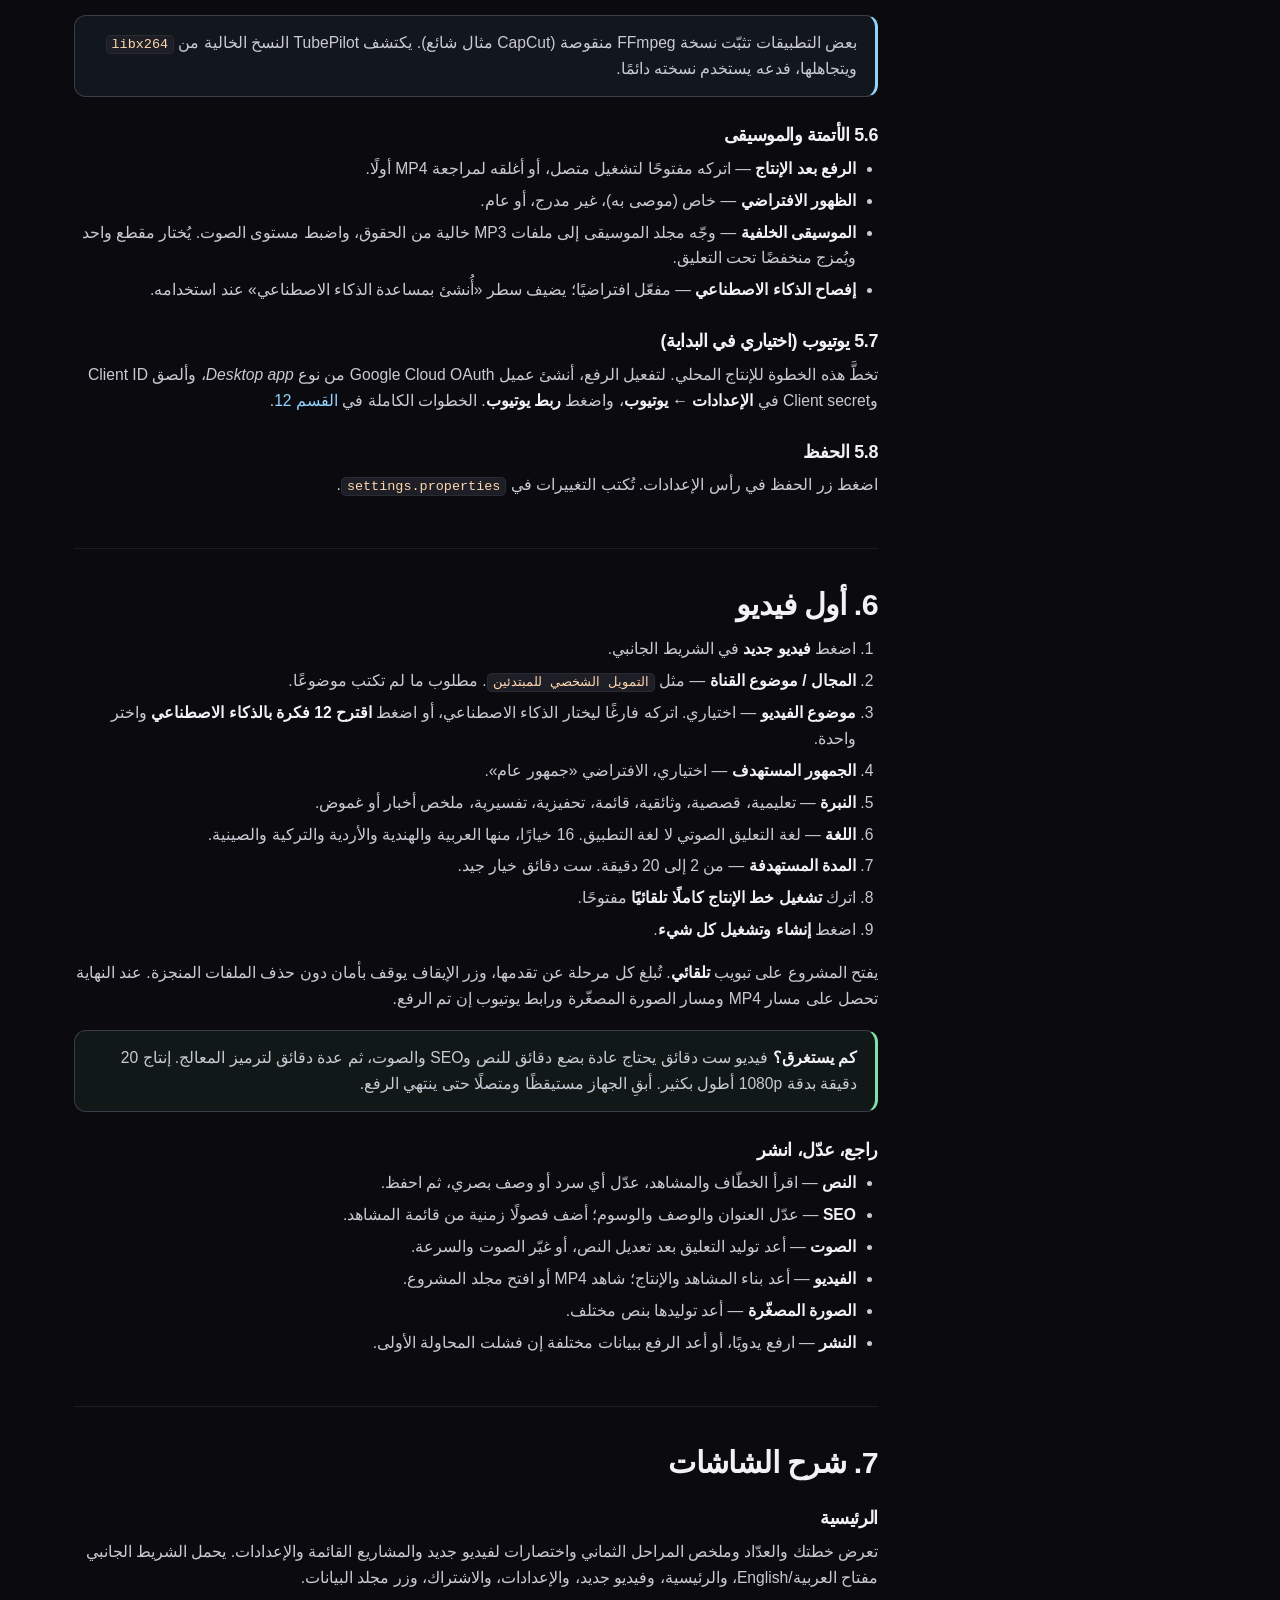
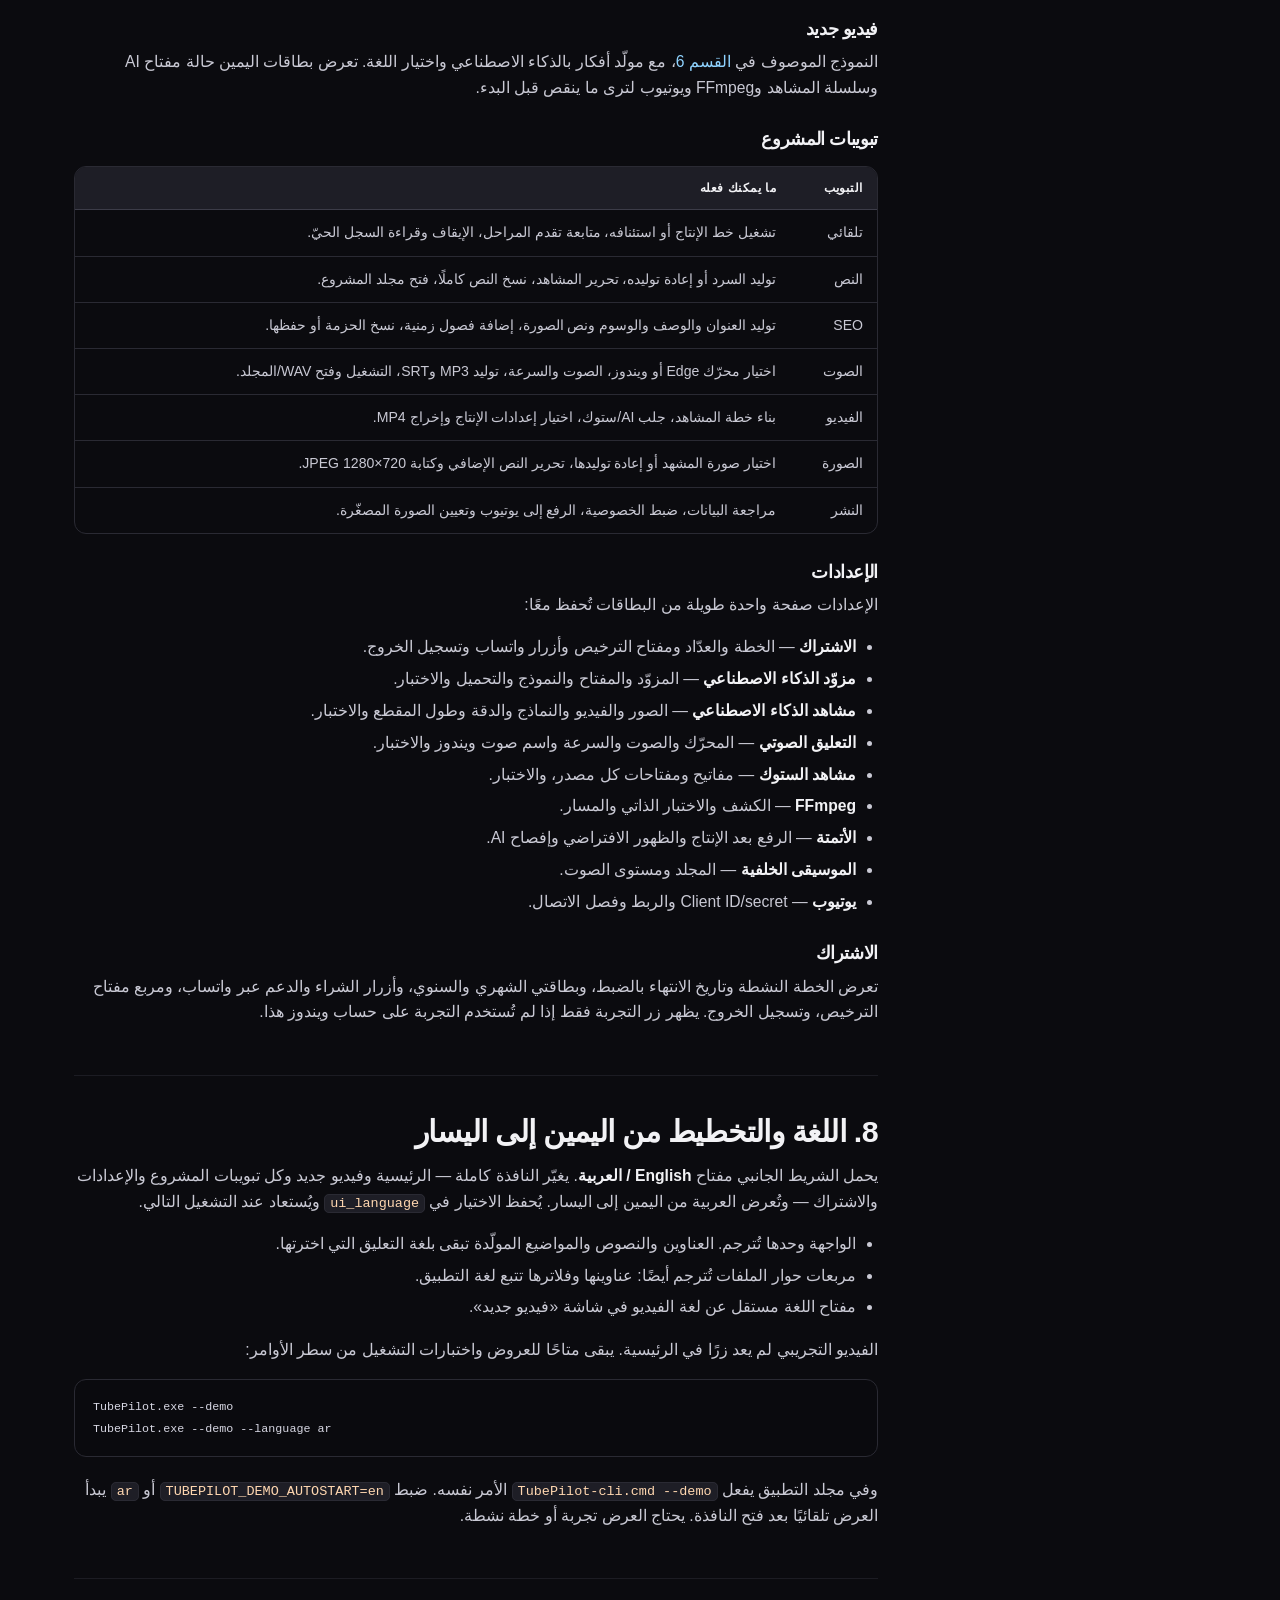
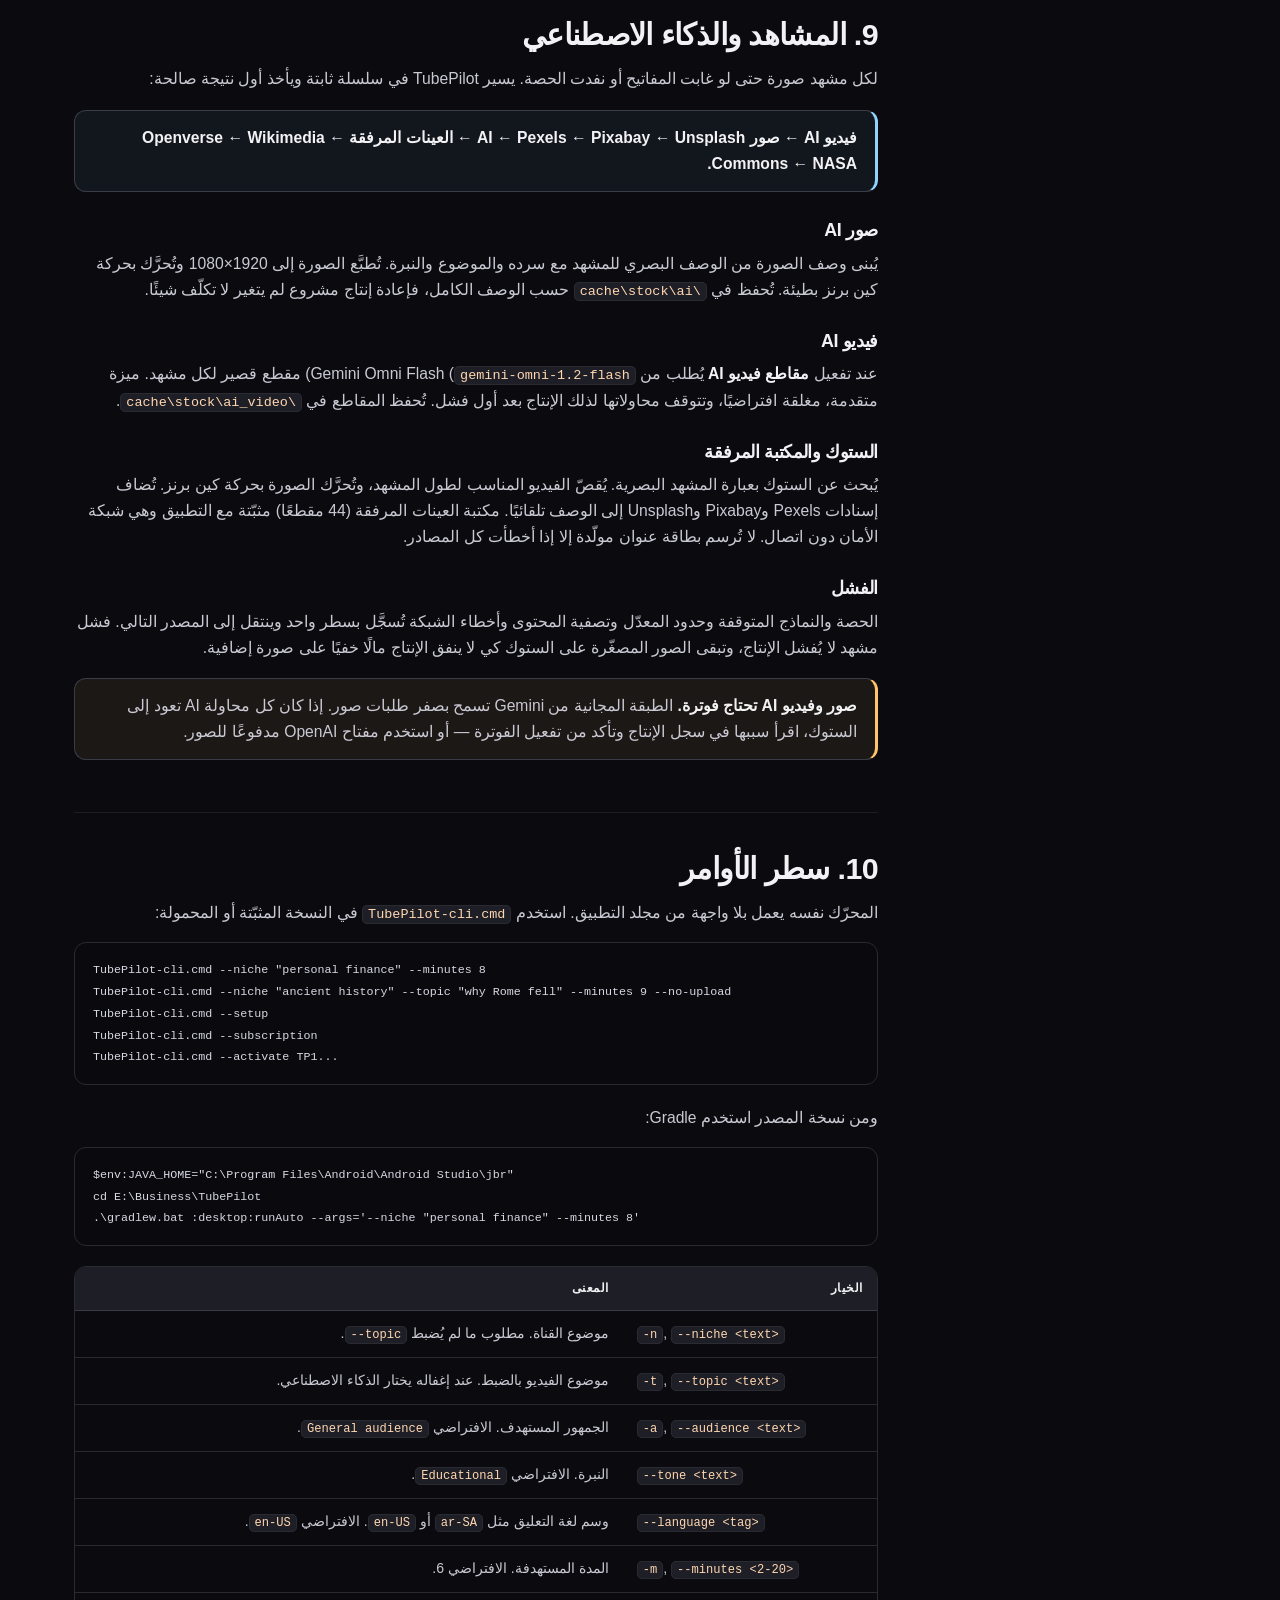
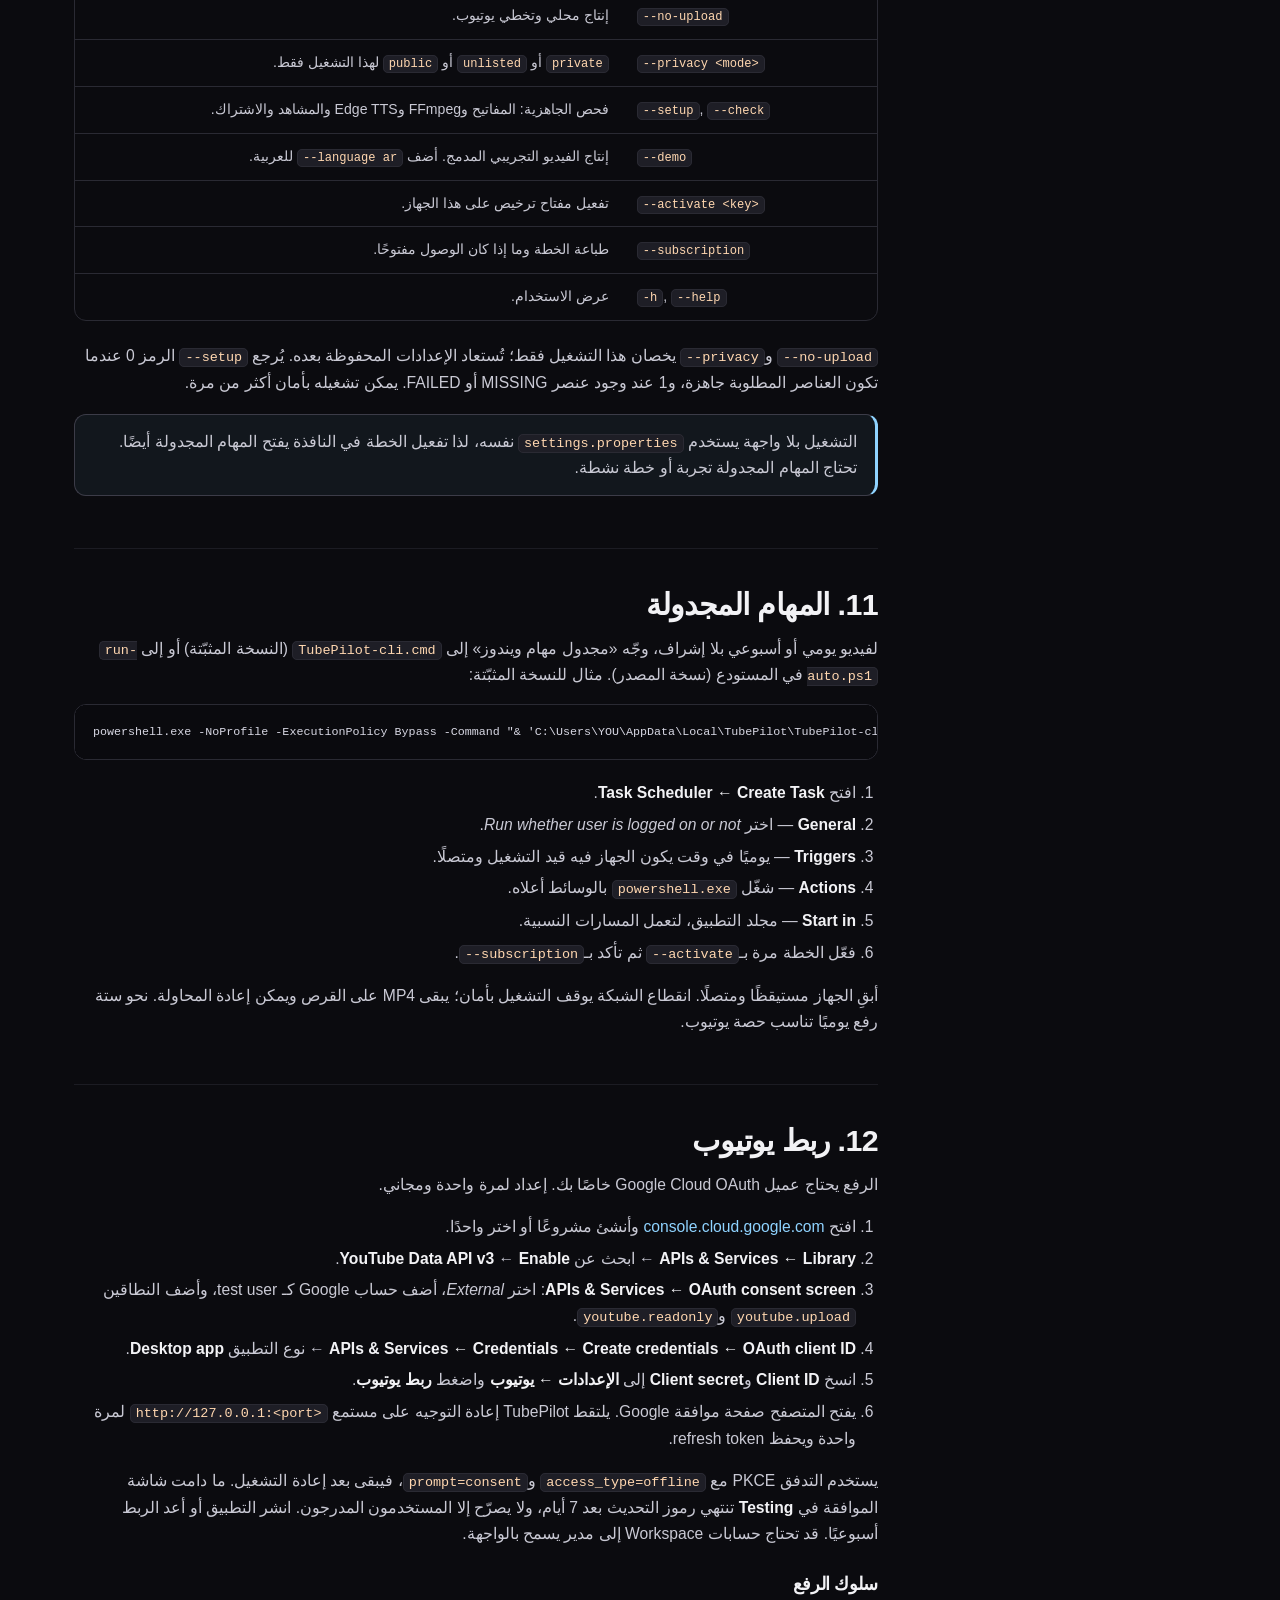
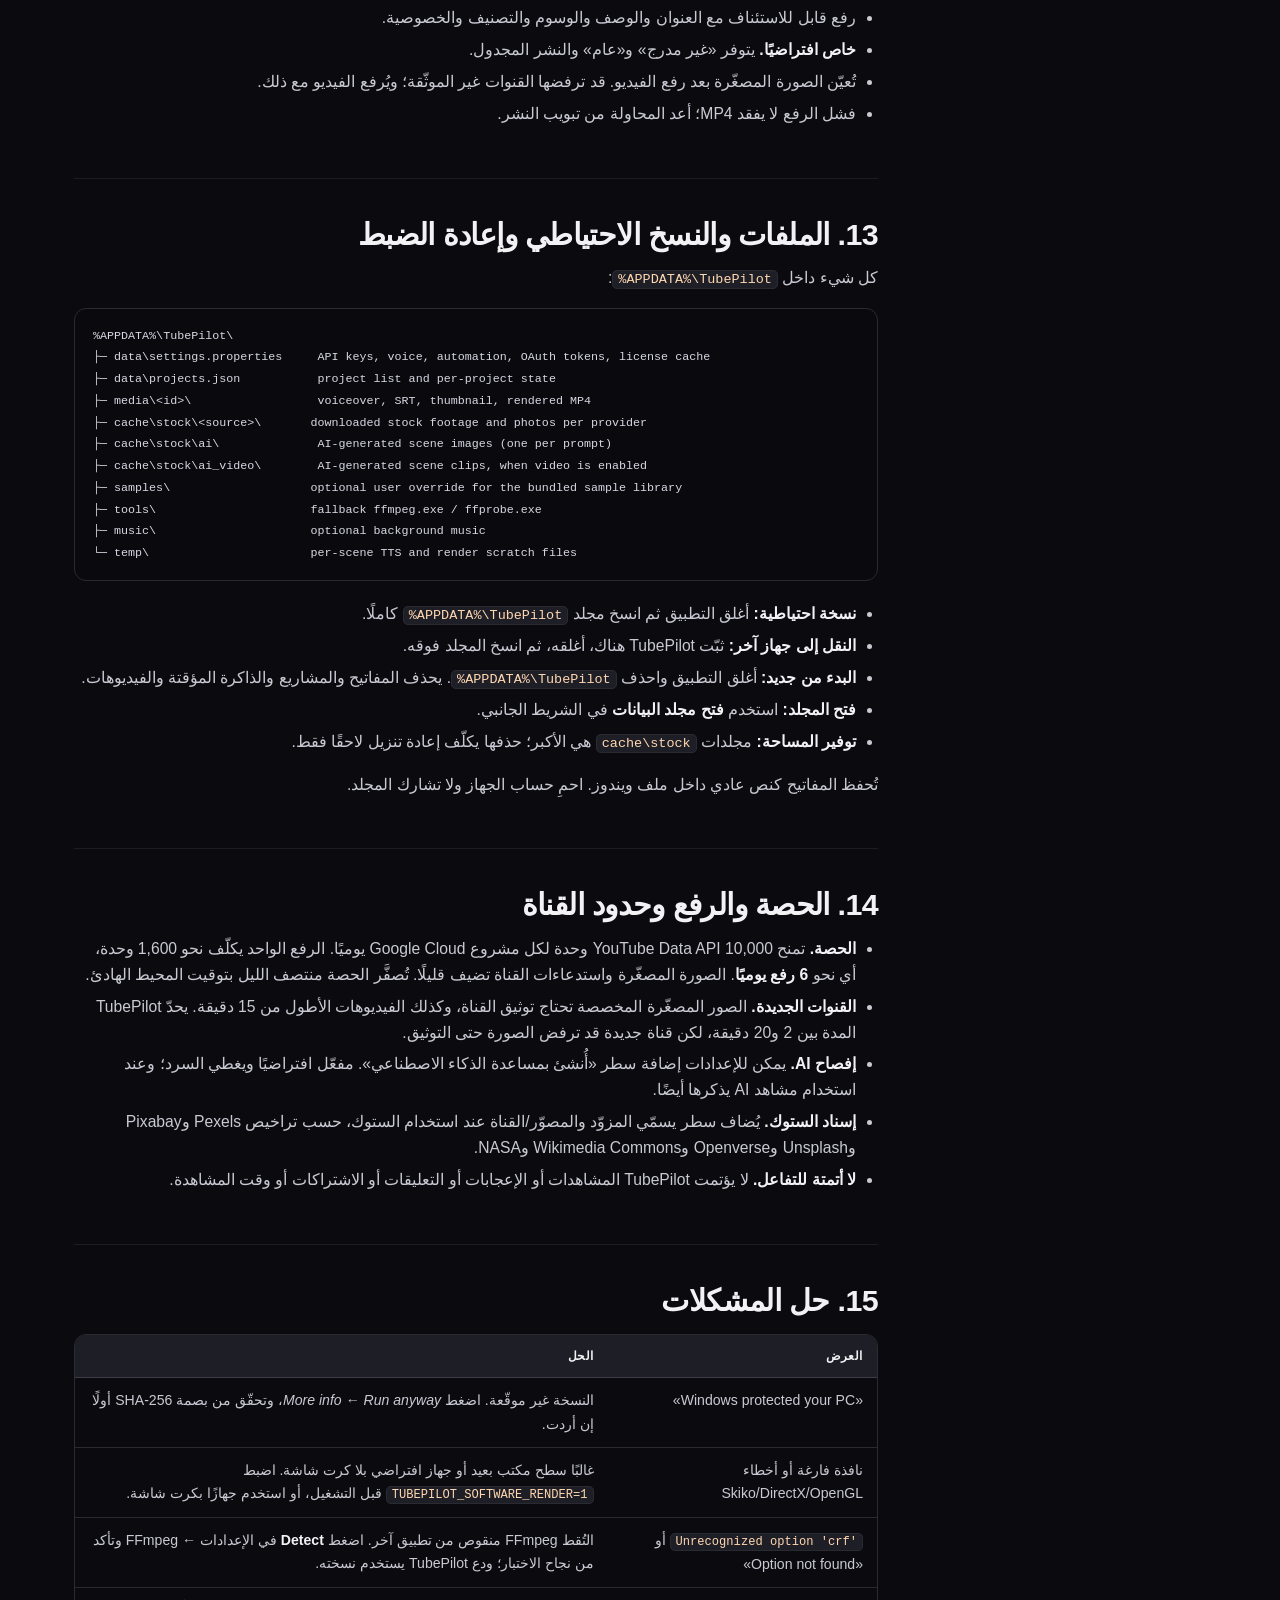
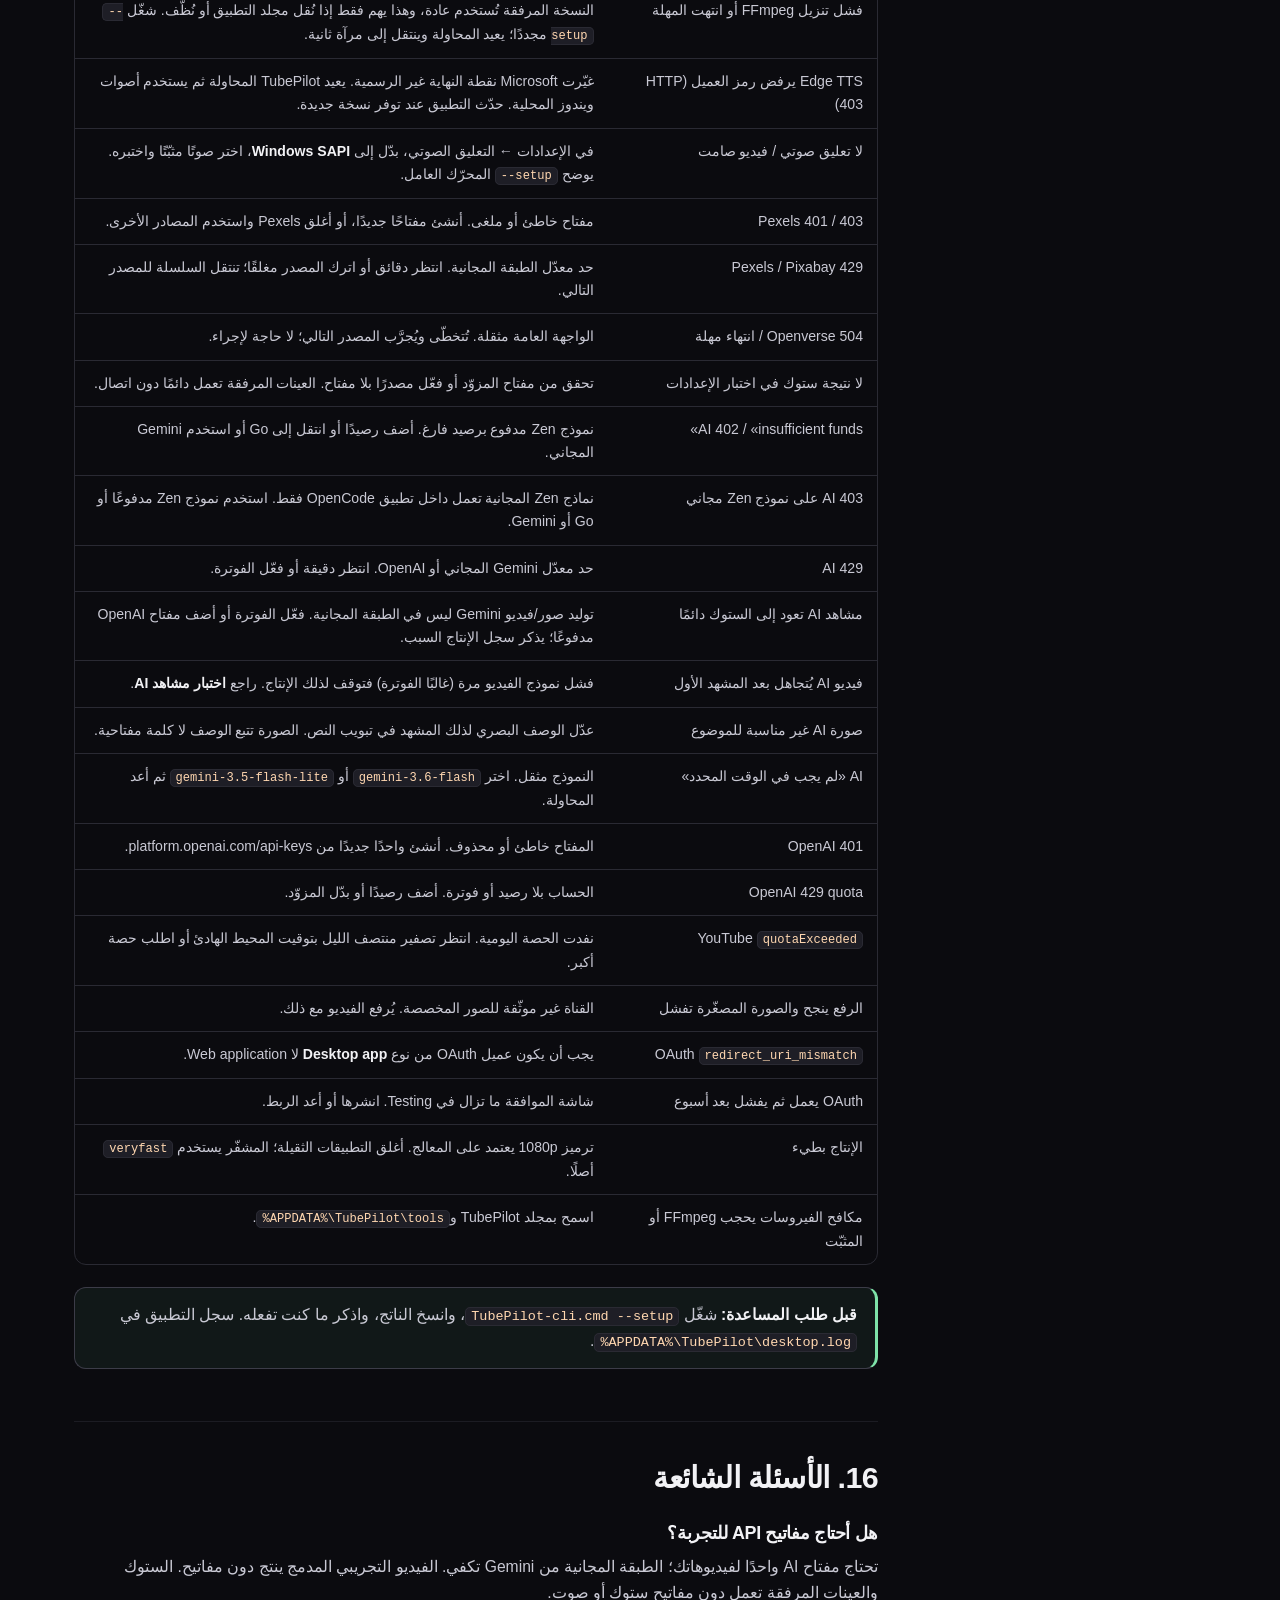
==== commit 5299a541: "Ship TubePilot 1.0.2 with subtitle styling" ====
--- a/docs-ar.html
+++ b/docs-ar.html
@@ -9,13 +9,14 @@
   <meta property="og:title" content="دليل TubePilot — من التثبيت إلى النشر">
   <meta property="og:description" content="دليل TubePilot الكامل: التثبيت والتفعيل وإضافة المفاتيح وتشغيل مراحل الإنتاج الثماني والرفع إلى يوتيوب والمهام المجدولة وحل المشكلات.">
   <meta property="og:type" content="article">
-  <meta property="og:url" content="https://matrixleb.github.io/tubepilot-site/docs-ar.html">
-  <meta property="og:image" content="https://matrixleb.github.io/tubepilot-site/assets/social/tubepilot-promo-1200x630.png">
+  <meta property="og:url" content="https://tubepilot-690.netlify.app/docs-ar.html">
+  <meta property="og:image" content="https://tubepilot-690.netlify.app/assets/social/tubepilot-promo-1200x630.png">
   <meta property="og:image:width" content="1200">
   <meta property="og:image:height" content="630">
   <meta property="og:image:alt" content="صورة TubePilot الترويجية: شاشة داكنة تعرض مراحل الإنتاج الثماني وفيديو 1080p مكتمل">
   <meta name="twitter:card" content="summary_large_image">
-  <meta name="twitter:image" content="https://matrixleb.github.io/tubepilot-site/assets/social/tubepilot-promo-1200x630.png">
+  <meta name="twitter:image" content="https://tubepilot-690.netlify.app/assets/social/tubepilot-promo-1200x630.png">
+  <link rel="canonical" href="https://tubepilot-690.netlify.app/docs-ar.html">
   <link rel="icon" href="assets/favicon.svg" type="image/svg+xml">
   <link rel="stylesheet" href="assets/styles.css">
 </head>
@@ -83,10 +84,10 @@
         <p>
           كل شيء من أول تثبيت إلى فيديو منشور: التجربة، وكل مفتاح ومفتاح تبديل، وكل تبويب
           في المشروع، وسطر الأوامر، والمهام المجدولة، وحدود يوتيوب، والنسخ الاحتياطي، وحل
-          المشكلات. مكتوب للإصدار 1.0.1.
+          المشكلات. مكتوب للإصدار 1.0.2.
         </p>
         <div class="doc-meta">
-          <span>الإصدار 1.0.1</span>
+          <span>الإصدار 1.0.2</span>
           <span>ويندوز 10 / 11 · x64</span>
           <span>العربية والإنجليزية</span>
           <span>قراءة نحو 25 دقيقة</span>
@@ -197,7 +198,7 @@
             <table>
               <thead><tr><th></th><th>المثبّت</th><th>النسخة المحمولة ZIP</th></tr></thead>
               <tbody>
-                <tr><td>الملف</td><td dir="ltr"><code>TubePilot-Setup-1.0.1.exe</code></td><td dir="ltr"><code>TubePilot-1.0.1-portable.zip</code></td></tr>
+                <tr><td>الملف</td><td dir="ltr"><code>TubePilot-Setup-1.0.2.exe</code></td><td dir="ltr"><code>TubePilot-1.0.2-portable.zip</code></td></tr>
                 <tr><td>التثبيت</td><td>للمستخدم الحالي دون صلاحيات مدير</td><td>فكّ الضغط في أي مكان</td></tr>
                 <tr><td>الاختصار</td><td>قائمة ابدأ وأداة إزالة</td><td>شغّل <code dir="ltr">TubePilot\TubePilot.exe</code> مباشرة</td></tr>
                 <tr><td>التحديث</td><td>شغّل المثبّت الأحدث فوق القديم</td><td>استبدل المجلد بالنسخة الأحدث</td></tr>
@@ -208,7 +209,7 @@
 
           <h3>التثبيت بالمثبّت</h3>
           <ol>
-            <li>نزّل <code dir="ltr">TubePilot-Setup-1.0.1.exe</code> من <a href="index-ar.html#downloads">قسم التحميل</a>.</li>
+            <li>نزّل <code dir="ltr">TubePilot-Setup-1.0.2.exe</code> من <a href="index-ar.html#downloads">قسم التحميل</a>.</li>
             <li>انقر عليه نقرتين. قد يعرض ويندوز <em>Windows protected your PC</em> لأن النسخة غير موقّعة بعد. اضغط <strong>More info ← Run anyway</strong>.</li>
             <li>اقبل المجلد الافتراضي أو اختر غيره. التثبيت يتم داخل ملف المستخدم، فلا حاجة لكلمة مرور المدير.</li>
             <li>عند الانتهاء شغّل <strong>TubePilot</strong> من قائمة ابدأ.</li>
@@ -224,8 +225,8 @@
 
           <h3>التحقق من الملف (اختياري)</h3>
           <p>افتح PowerShell في مجلد التحميل وقارن البصمة بالقيمة في صفحة التحميل:</p>
-          <div class="code-block"><pre><code>Get-FileHash .\TubePilot-Setup-1.0.1.exe -Algorithm SHA256</code></pre></div>
-          <p>بصمة المثبّت الحالي <code dir="ltr">7726389fd070f2af85ebcbfb9d5703a56bfd0004b124be18b925a9f6328ce86f</code>، وبصمة ZIP المحمول <code dir="ltr">3c795f26a4ea9cb54aa77de3905d16f35b4a5d66b12665bff325c67ef490b613</code>.</p>
+          <div class="code-block"><pre><code>Get-FileHash .\TubePilot-Setup-1.0.2.exe -Algorithm SHA256</code></pre></div>
+          <p>بصمة المثبّت الحالي <code dir="ltr">ec520708021e37e83fc5fd27042e5a2e67481a549e3b469056dc057103dbc8e8</code>، وبصمة ZIP المحمول <code dir="ltr">f029eaeaebccc4f60ea1bb2d0c5d8314087084750a0fe453af44170cac6088c5</code>.</p>
 
           <h3>ملاحظات التشغيل الأول</h3>
           <ul>
@@ -862,7 +863,7 @@
         </div>
       </div>
       <div class="footer-bottom">
-        <p>© <span id="year">2026</span> TubePilot · الإصدار 1.0.1 · ويندوز x64</p>
+        <p>© <span id="year">2026</span> TubePilot · الإصدار 1.0.2 · ويندوز x64</p>
         <p>غير مرتبط بـ Google أو Microsoft أو Pexels أو Pixabay أو Unsplash أو Openverse أو Wikimedia Commons أو NASA.</p>
       </div>
     </div>
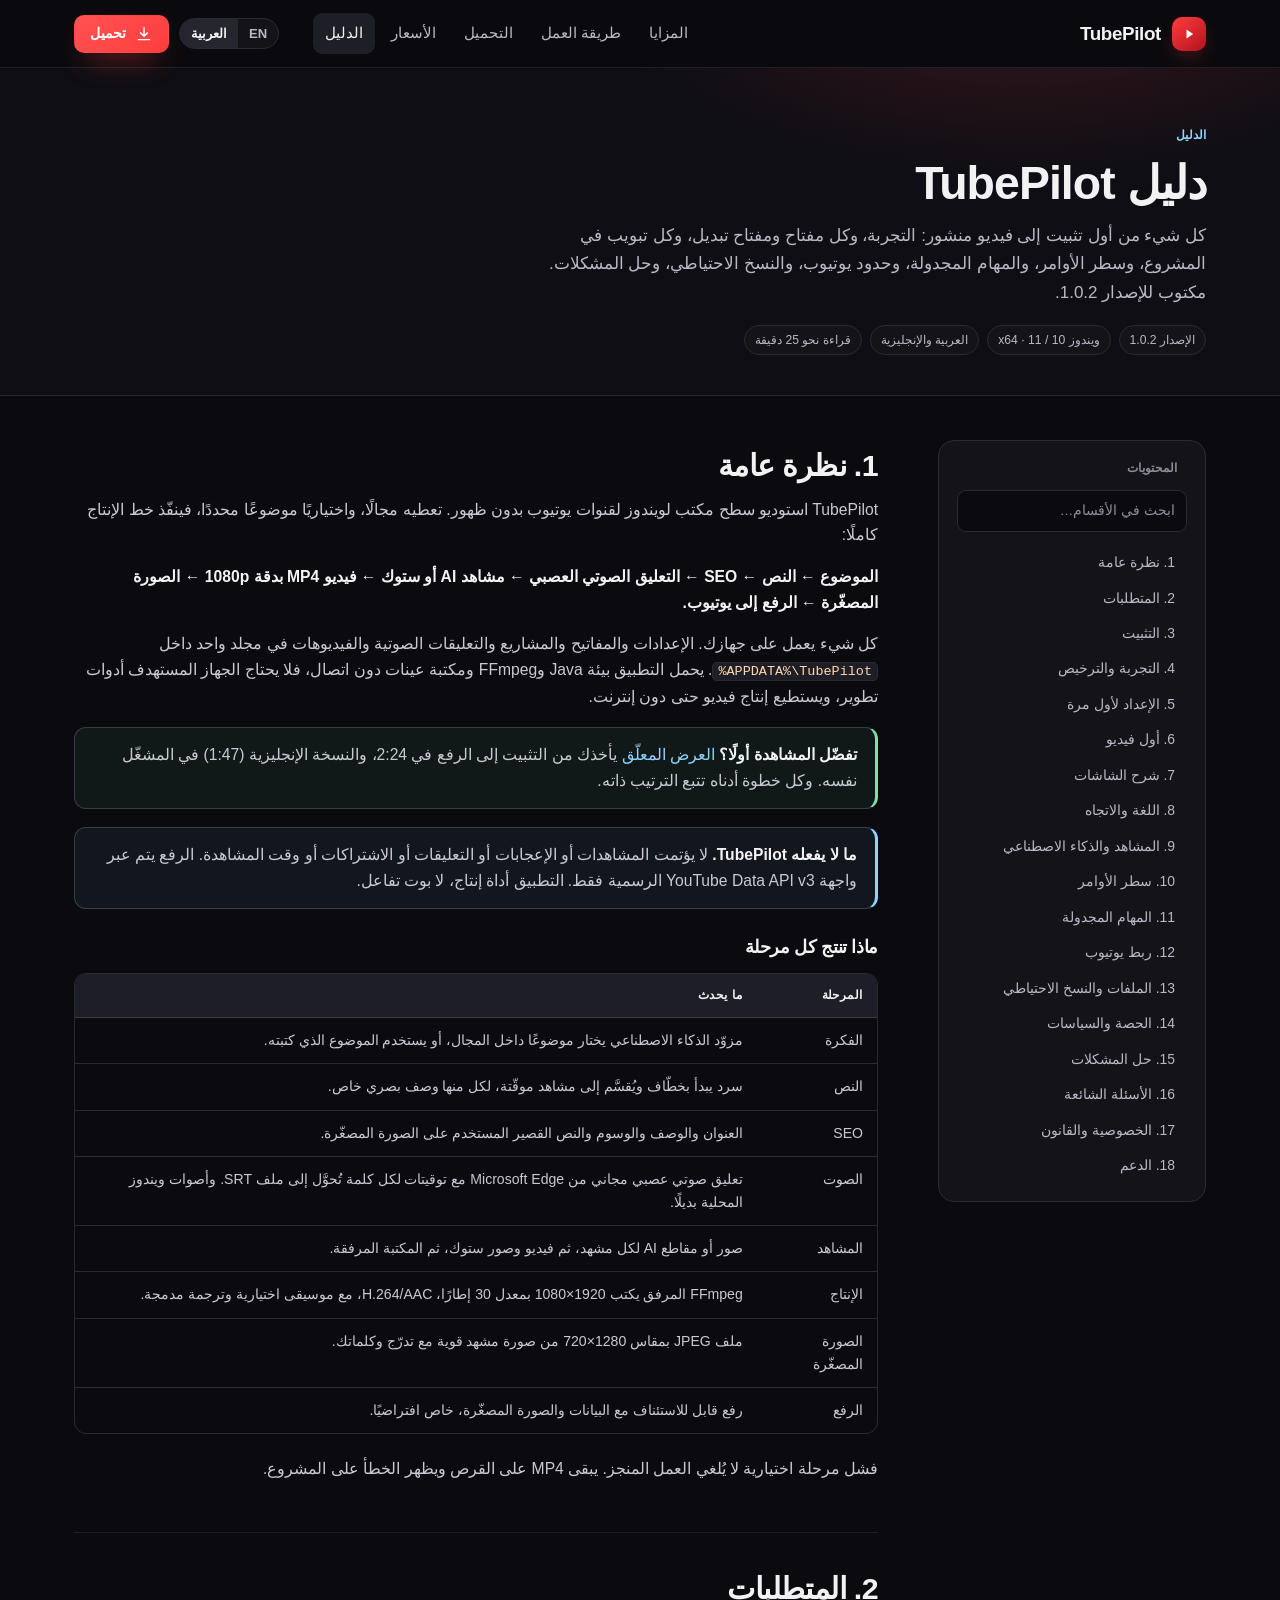
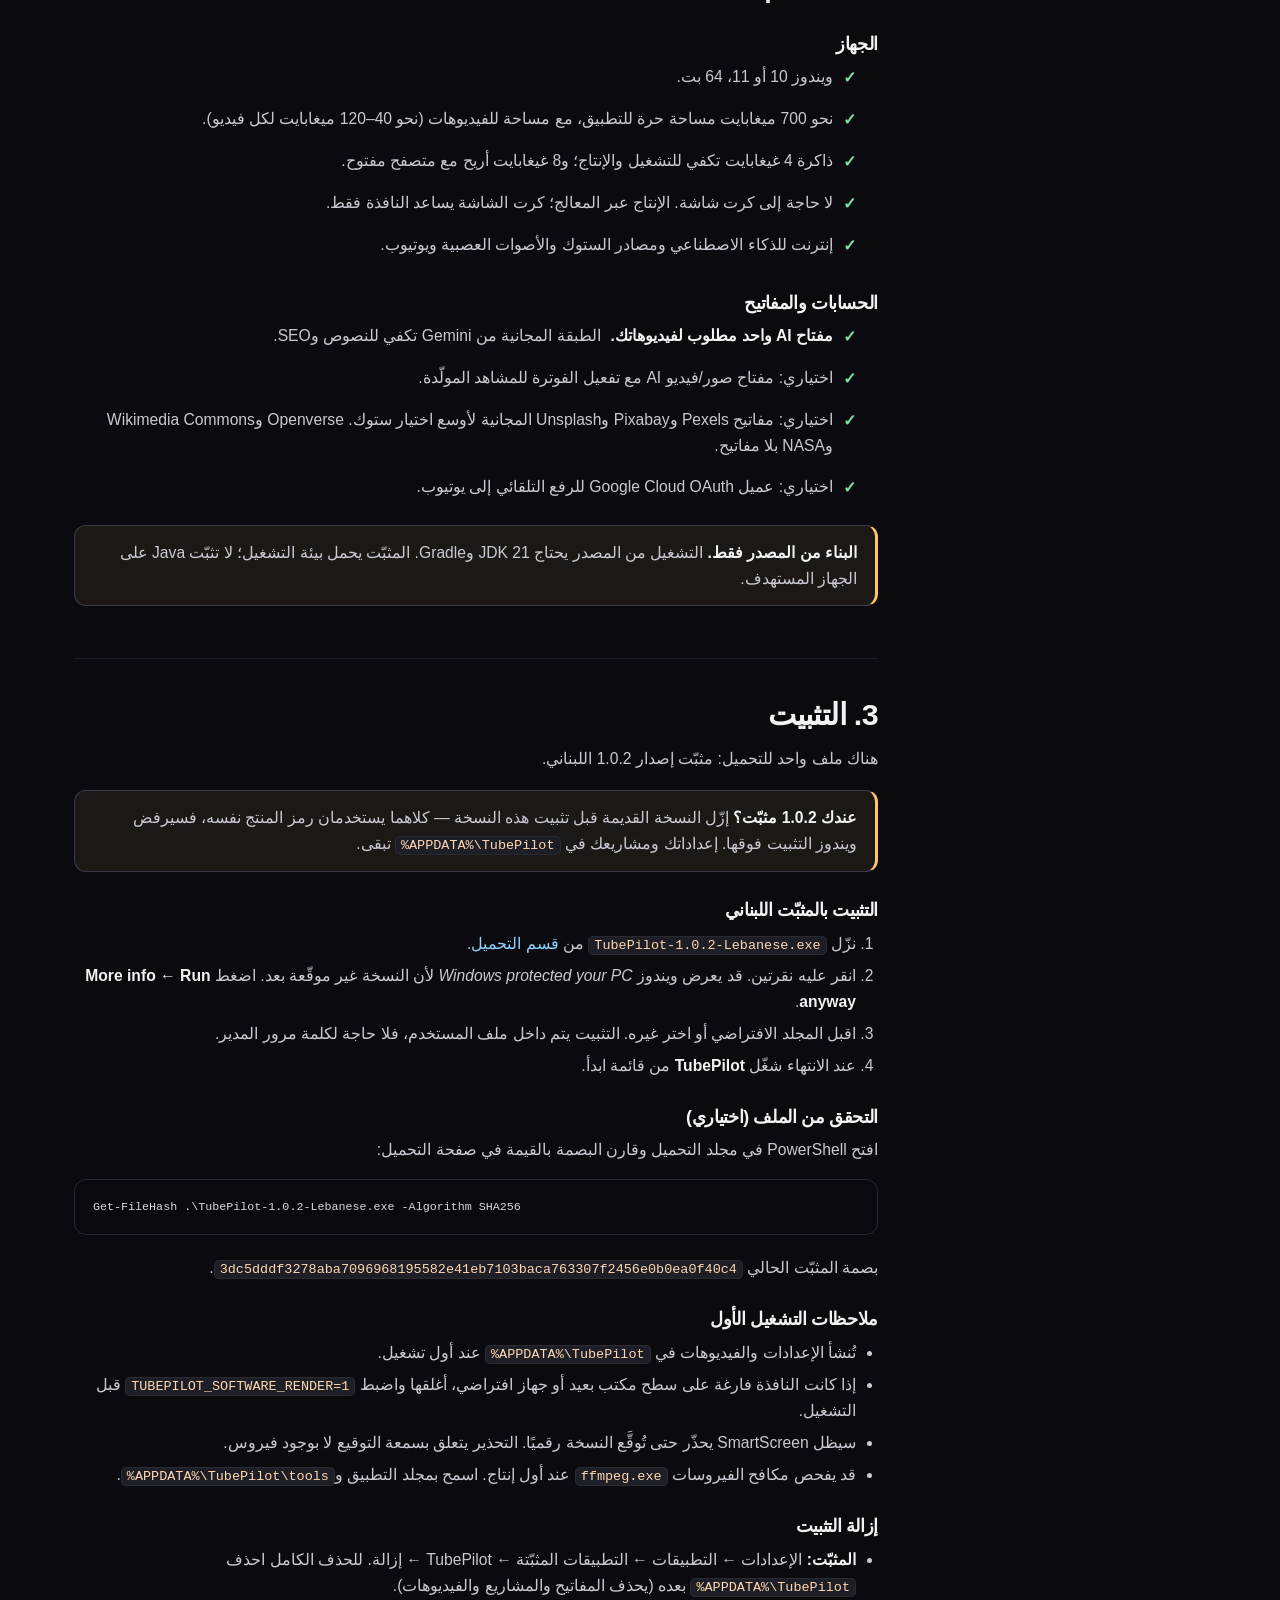
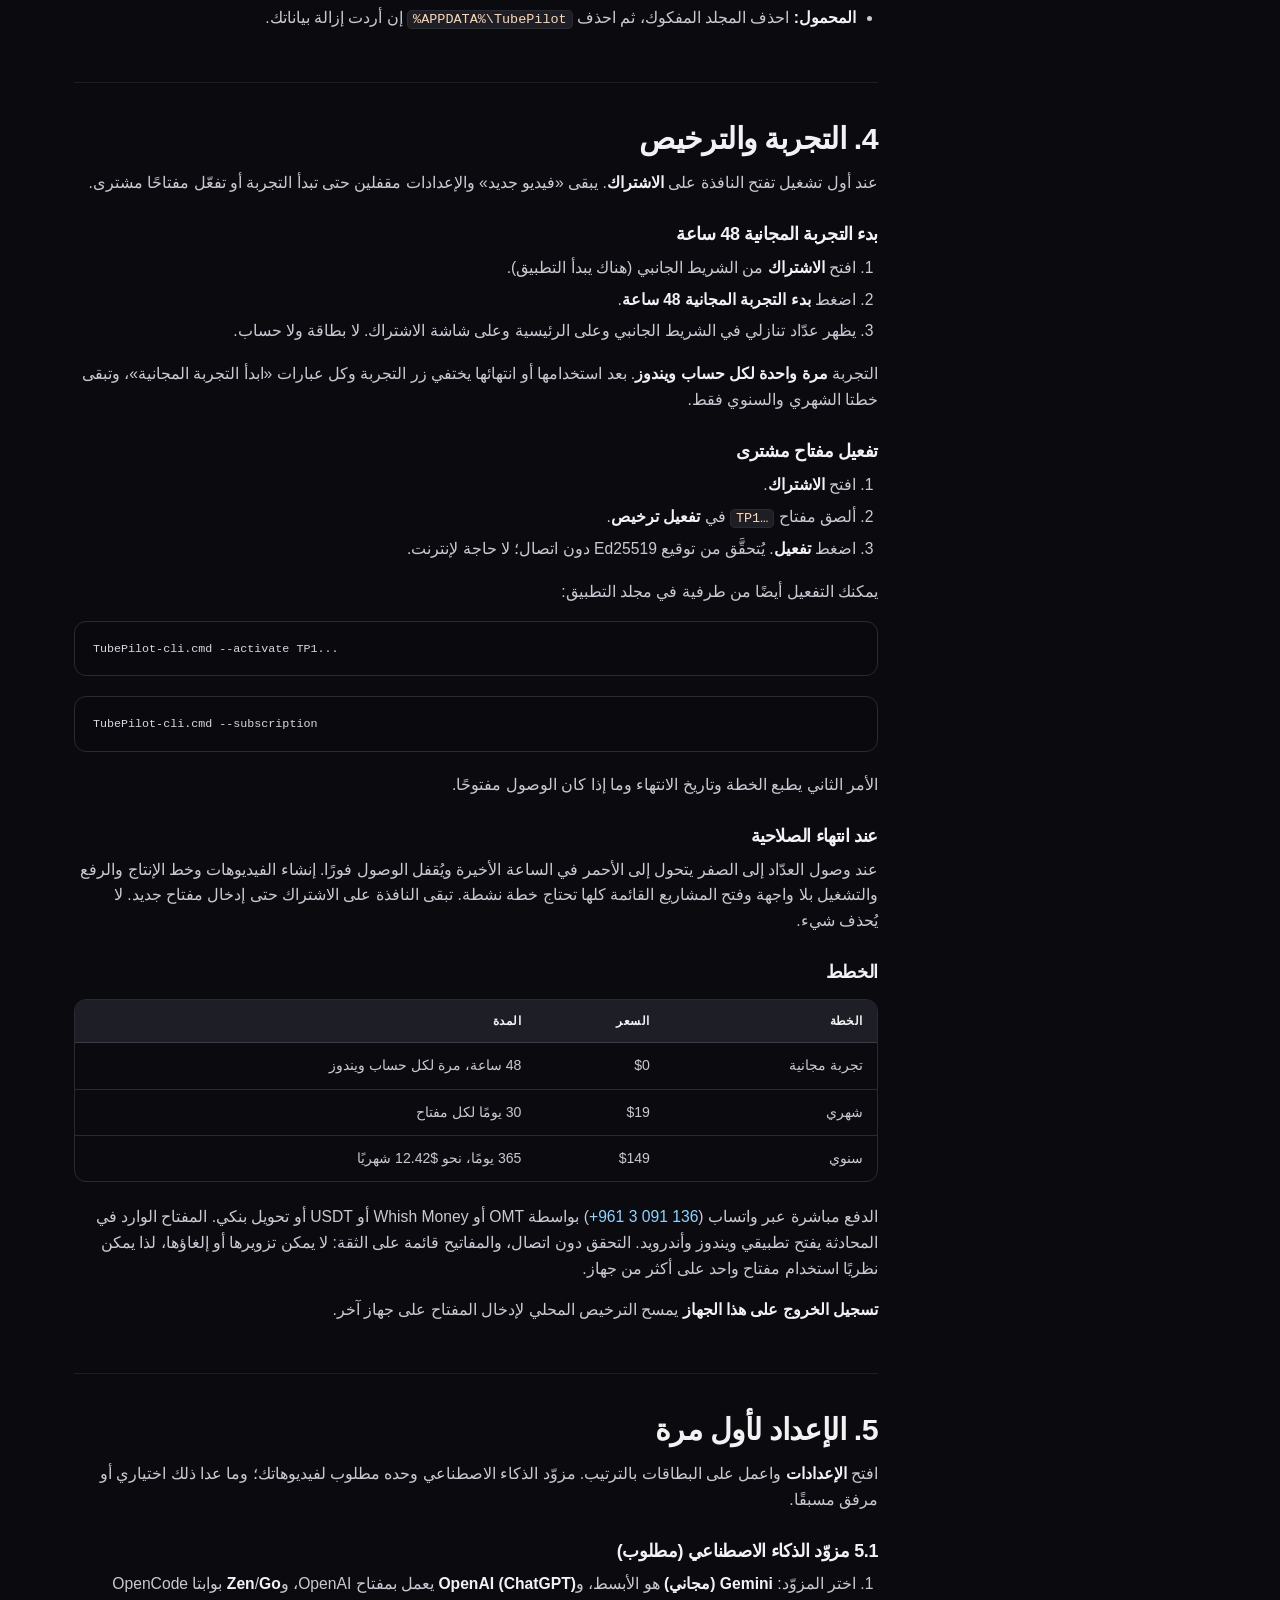
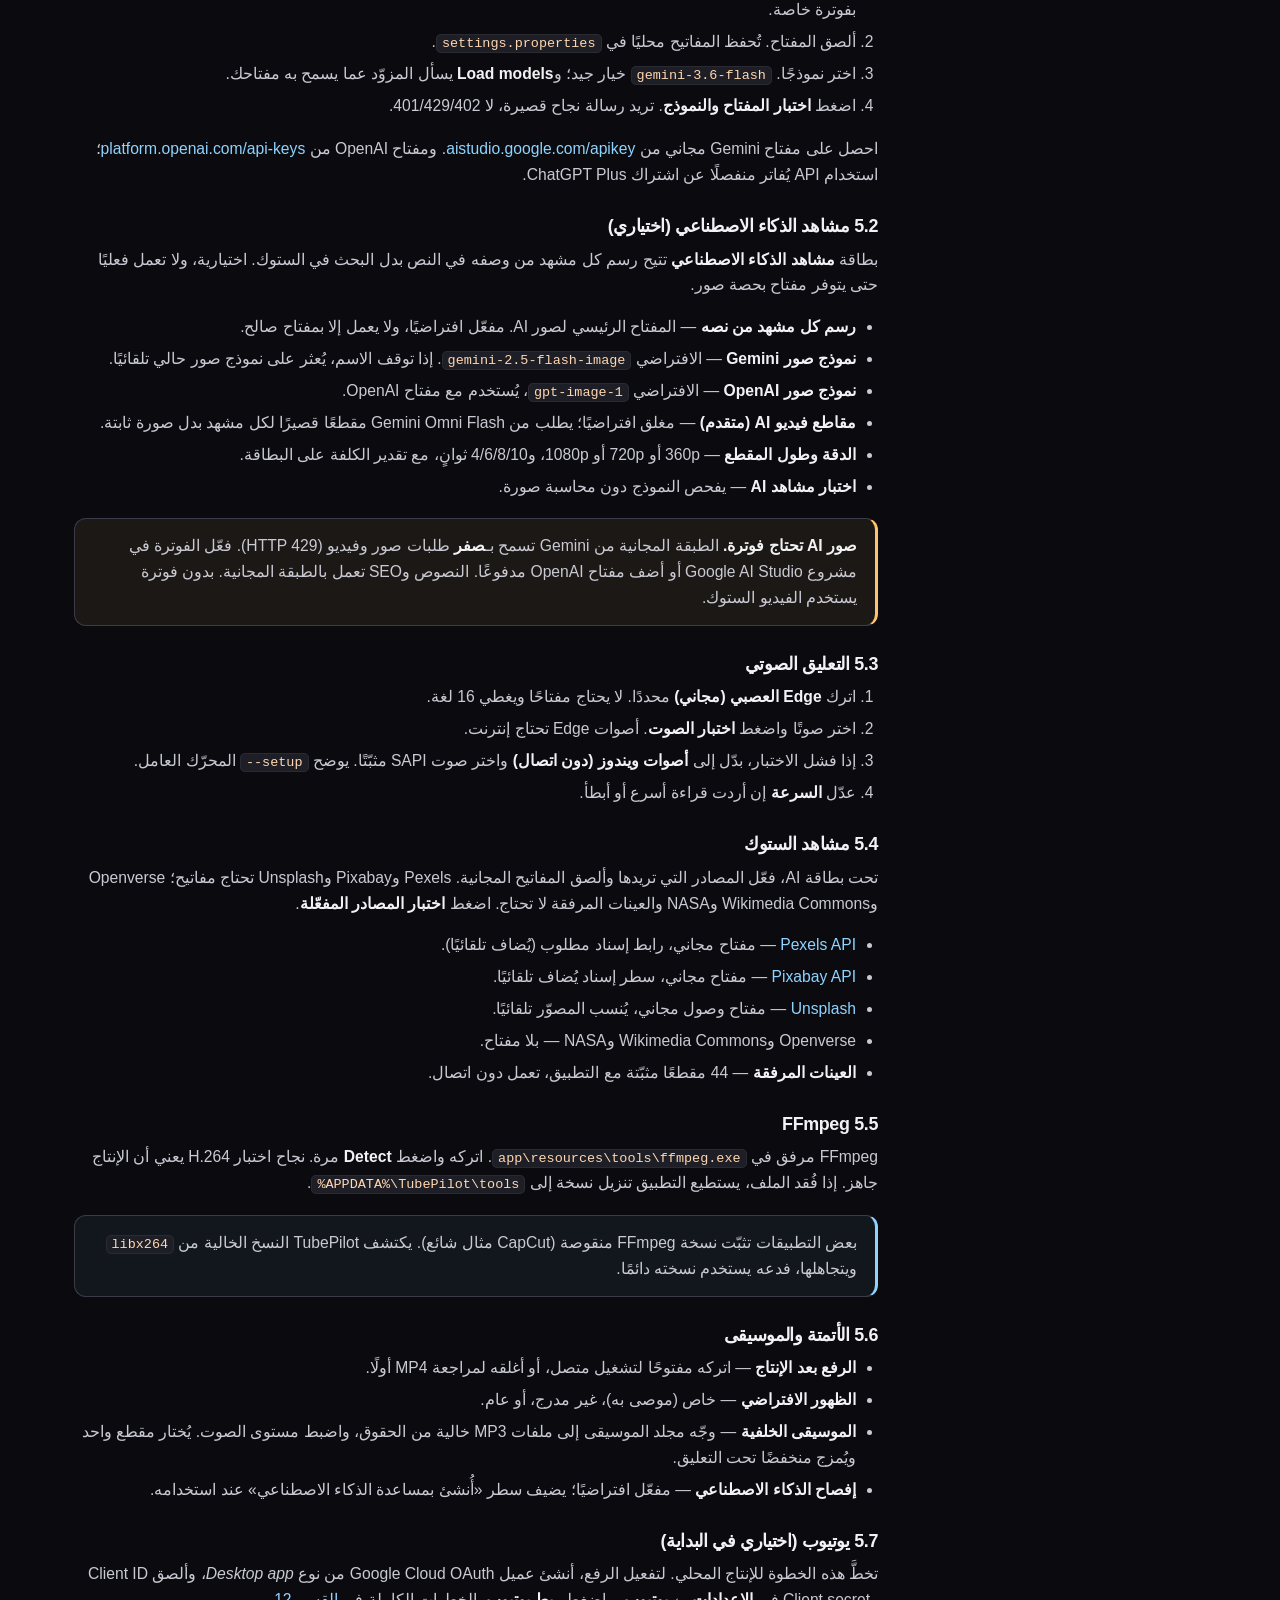
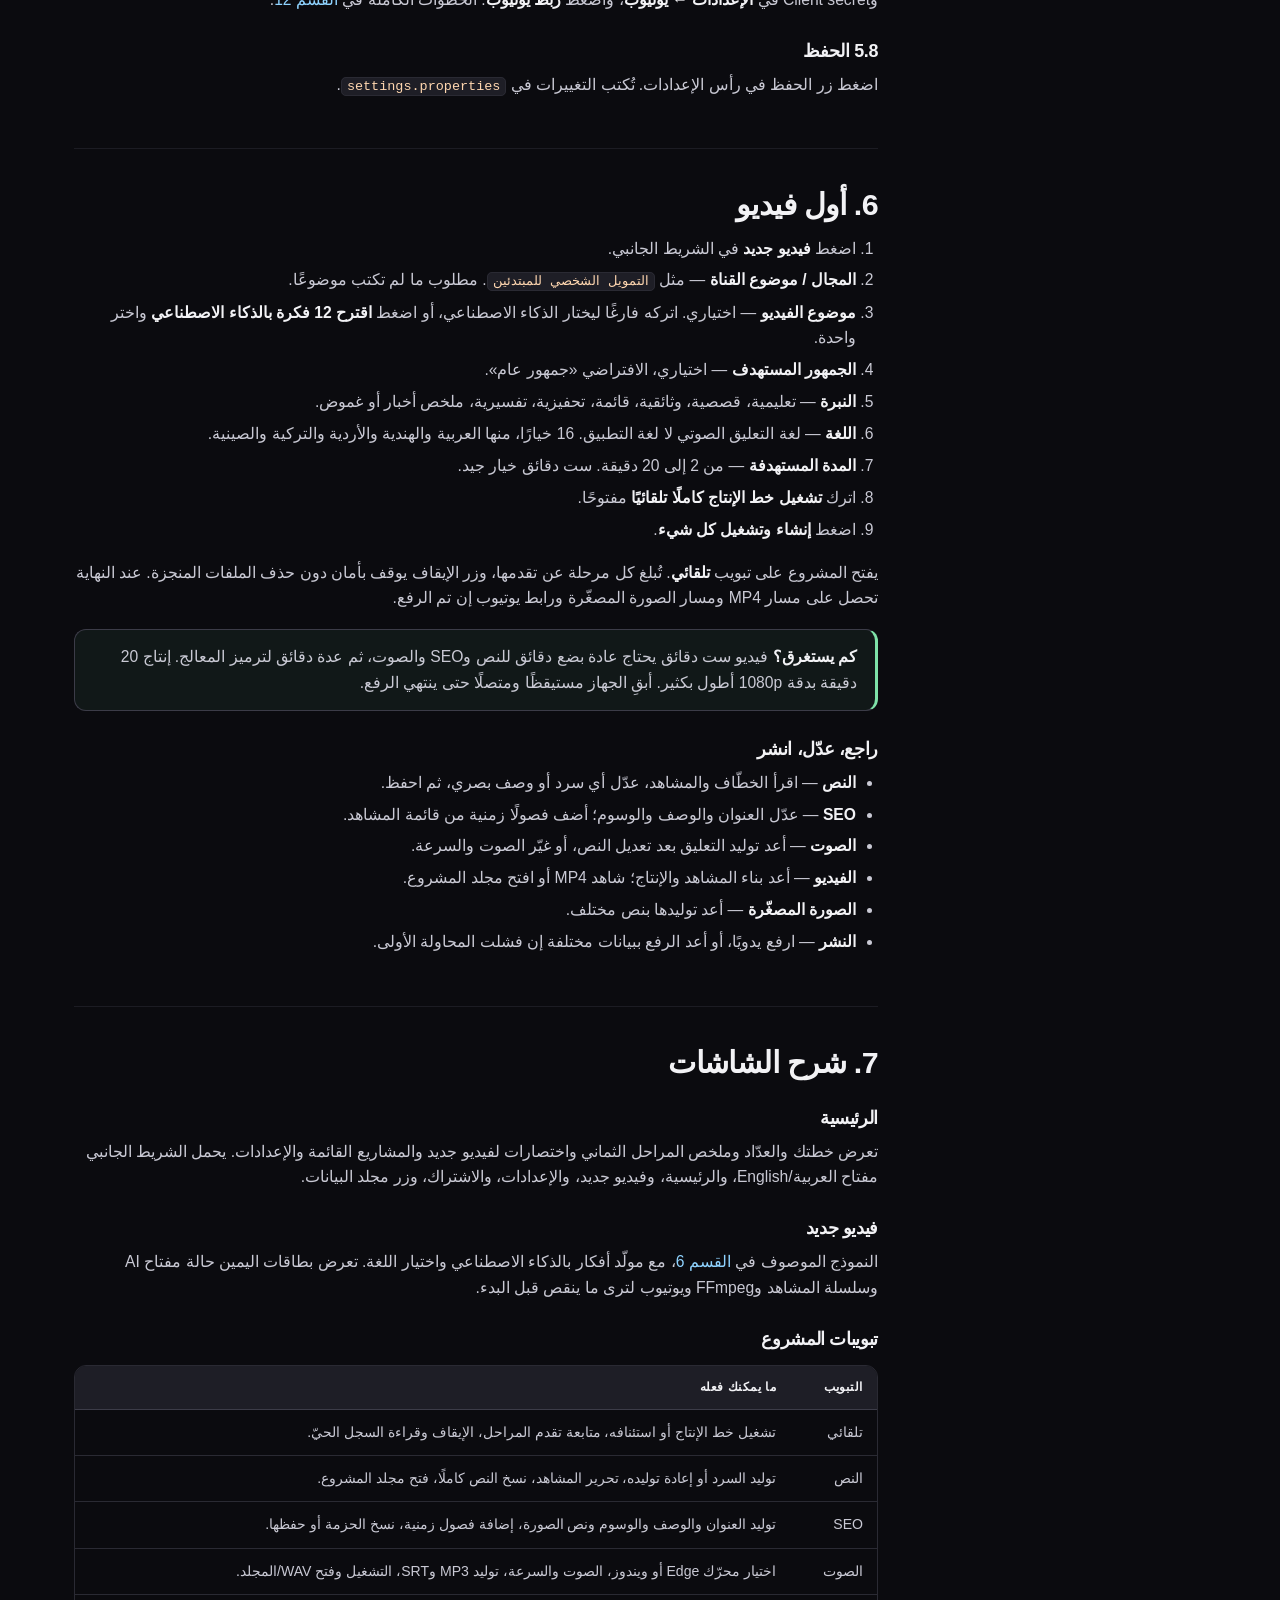
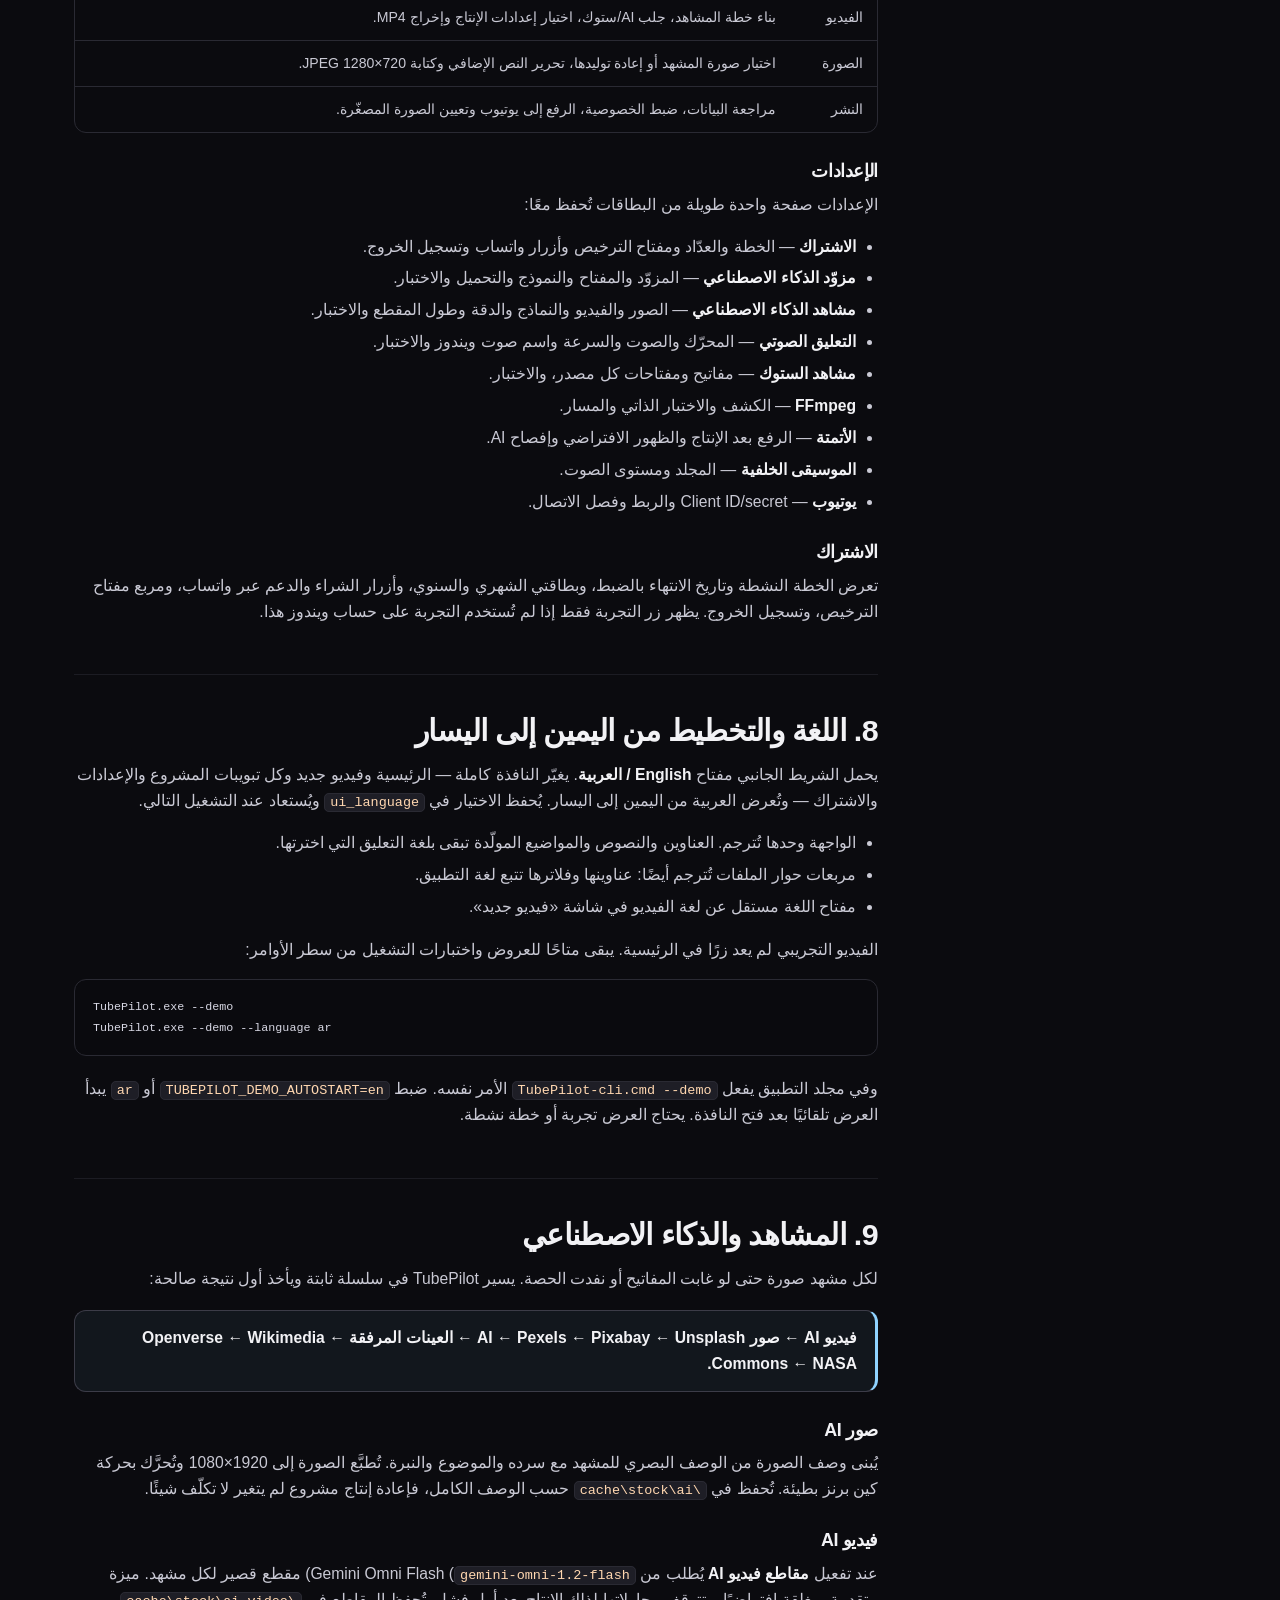
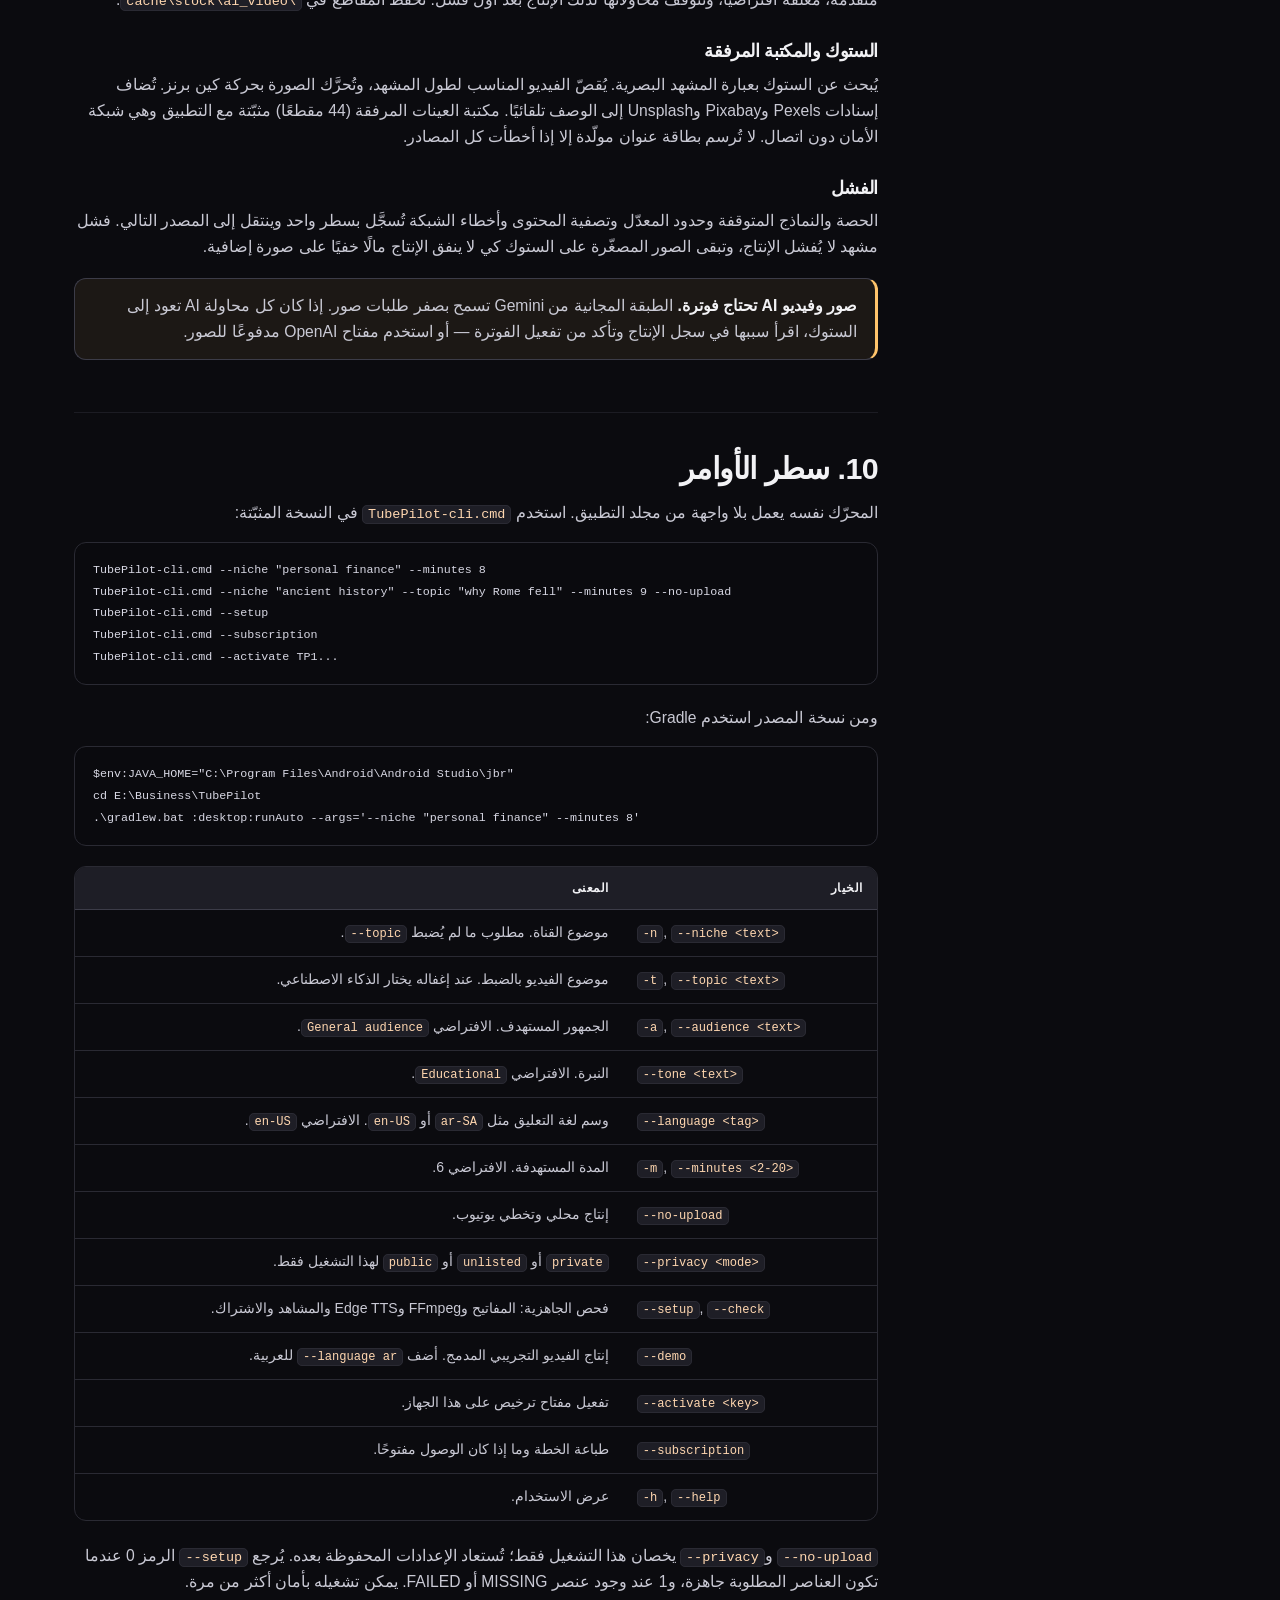
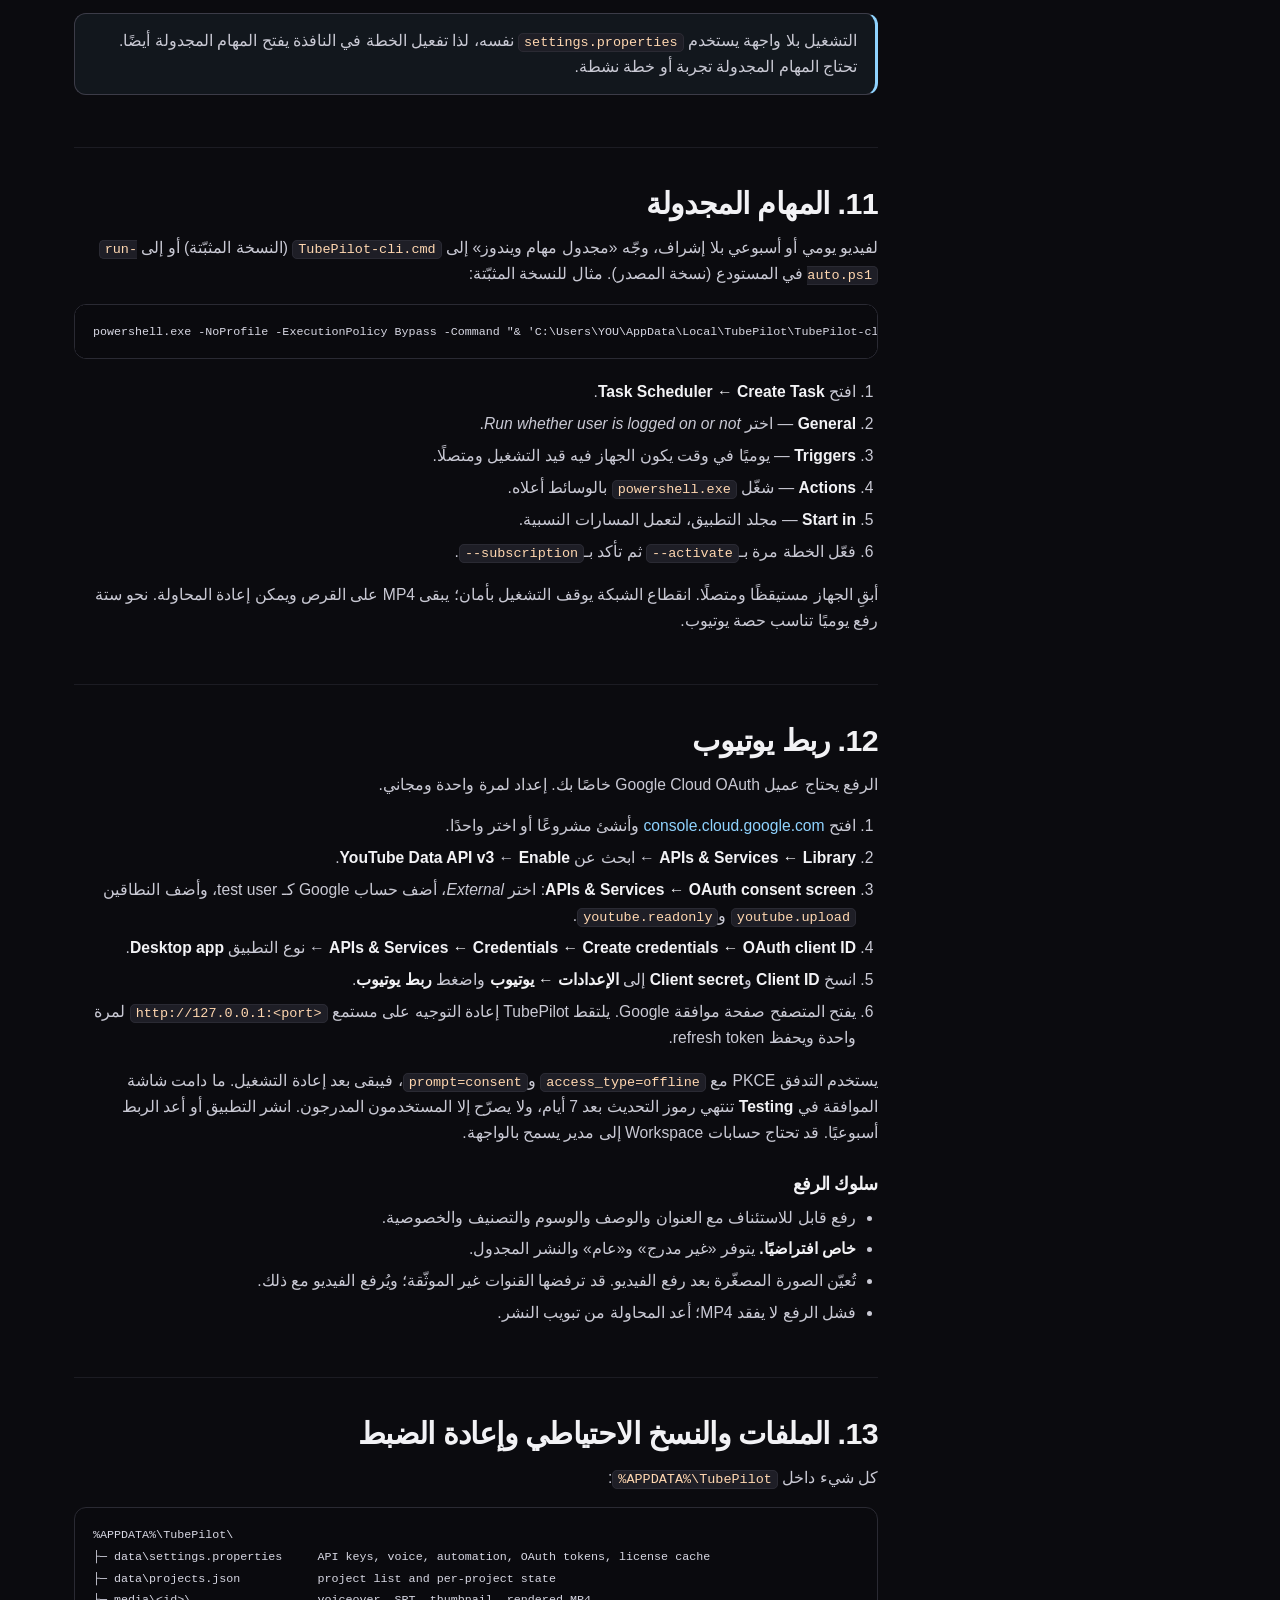
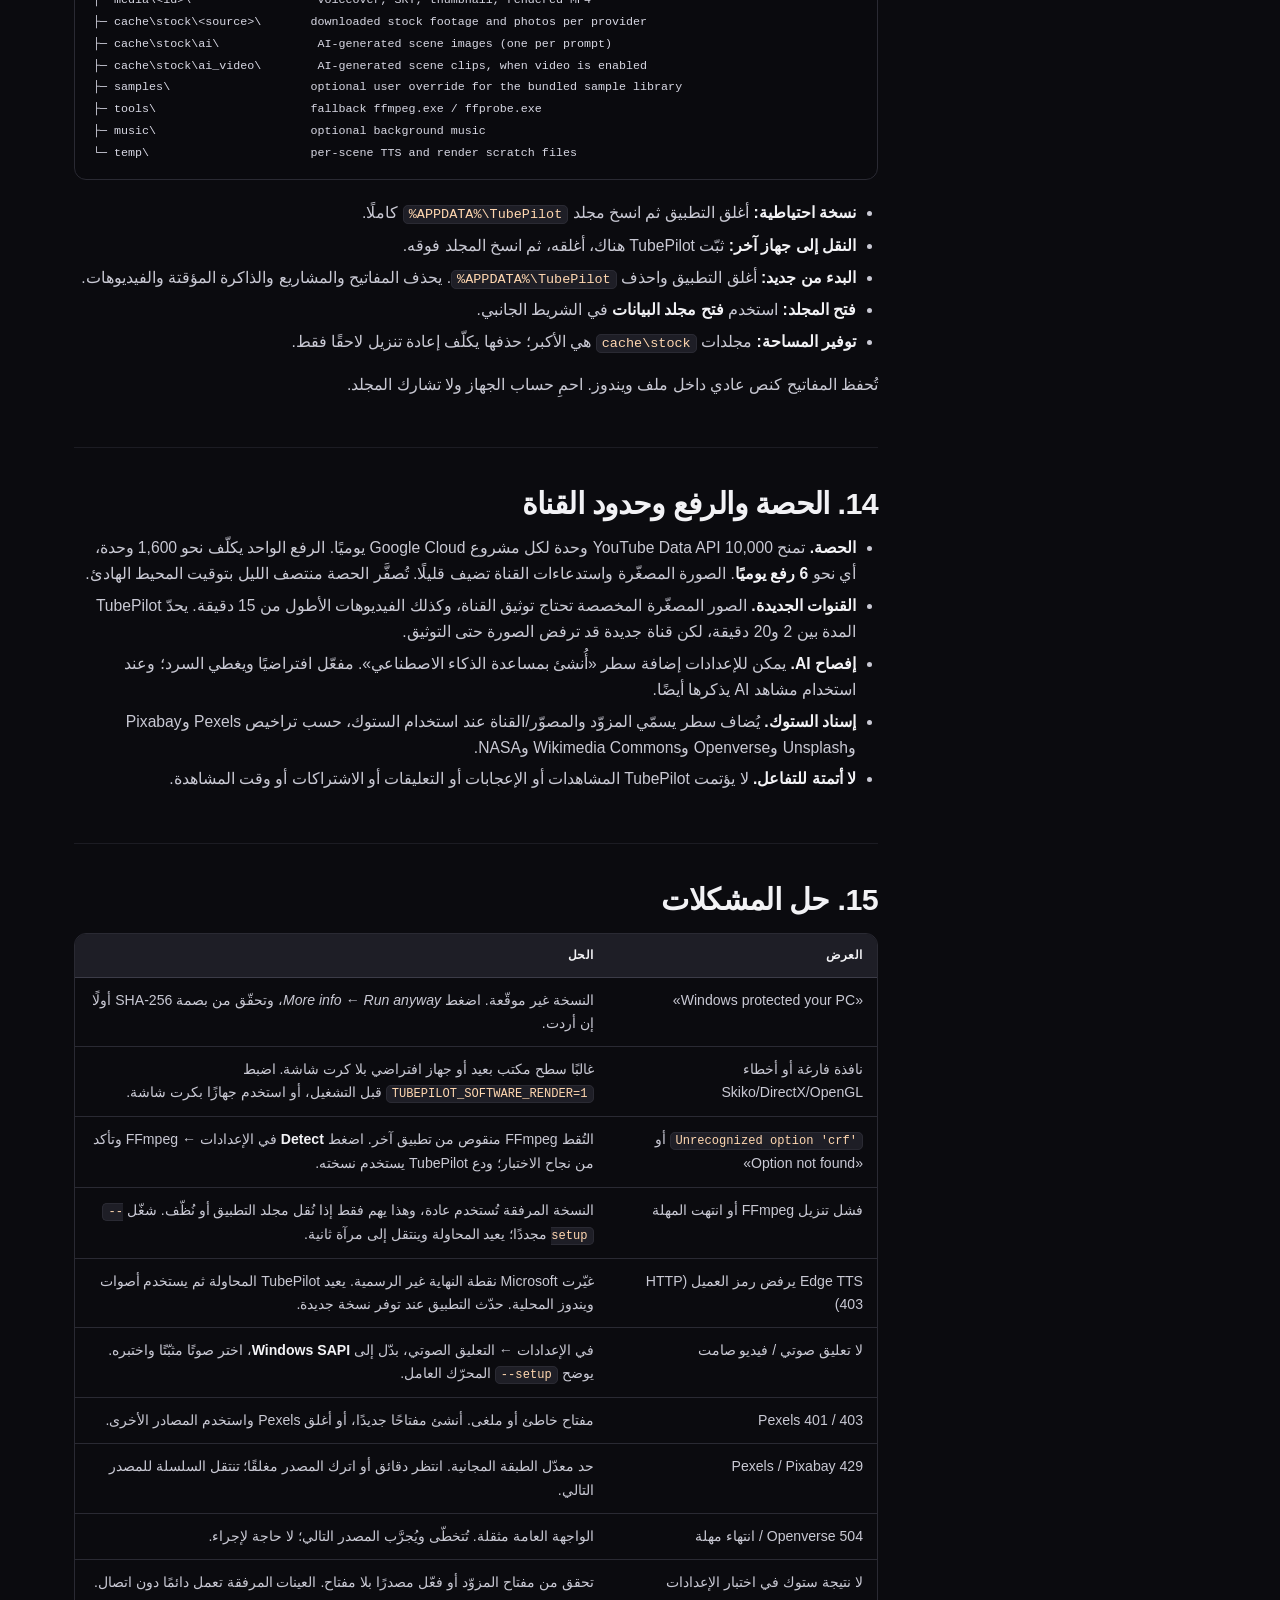
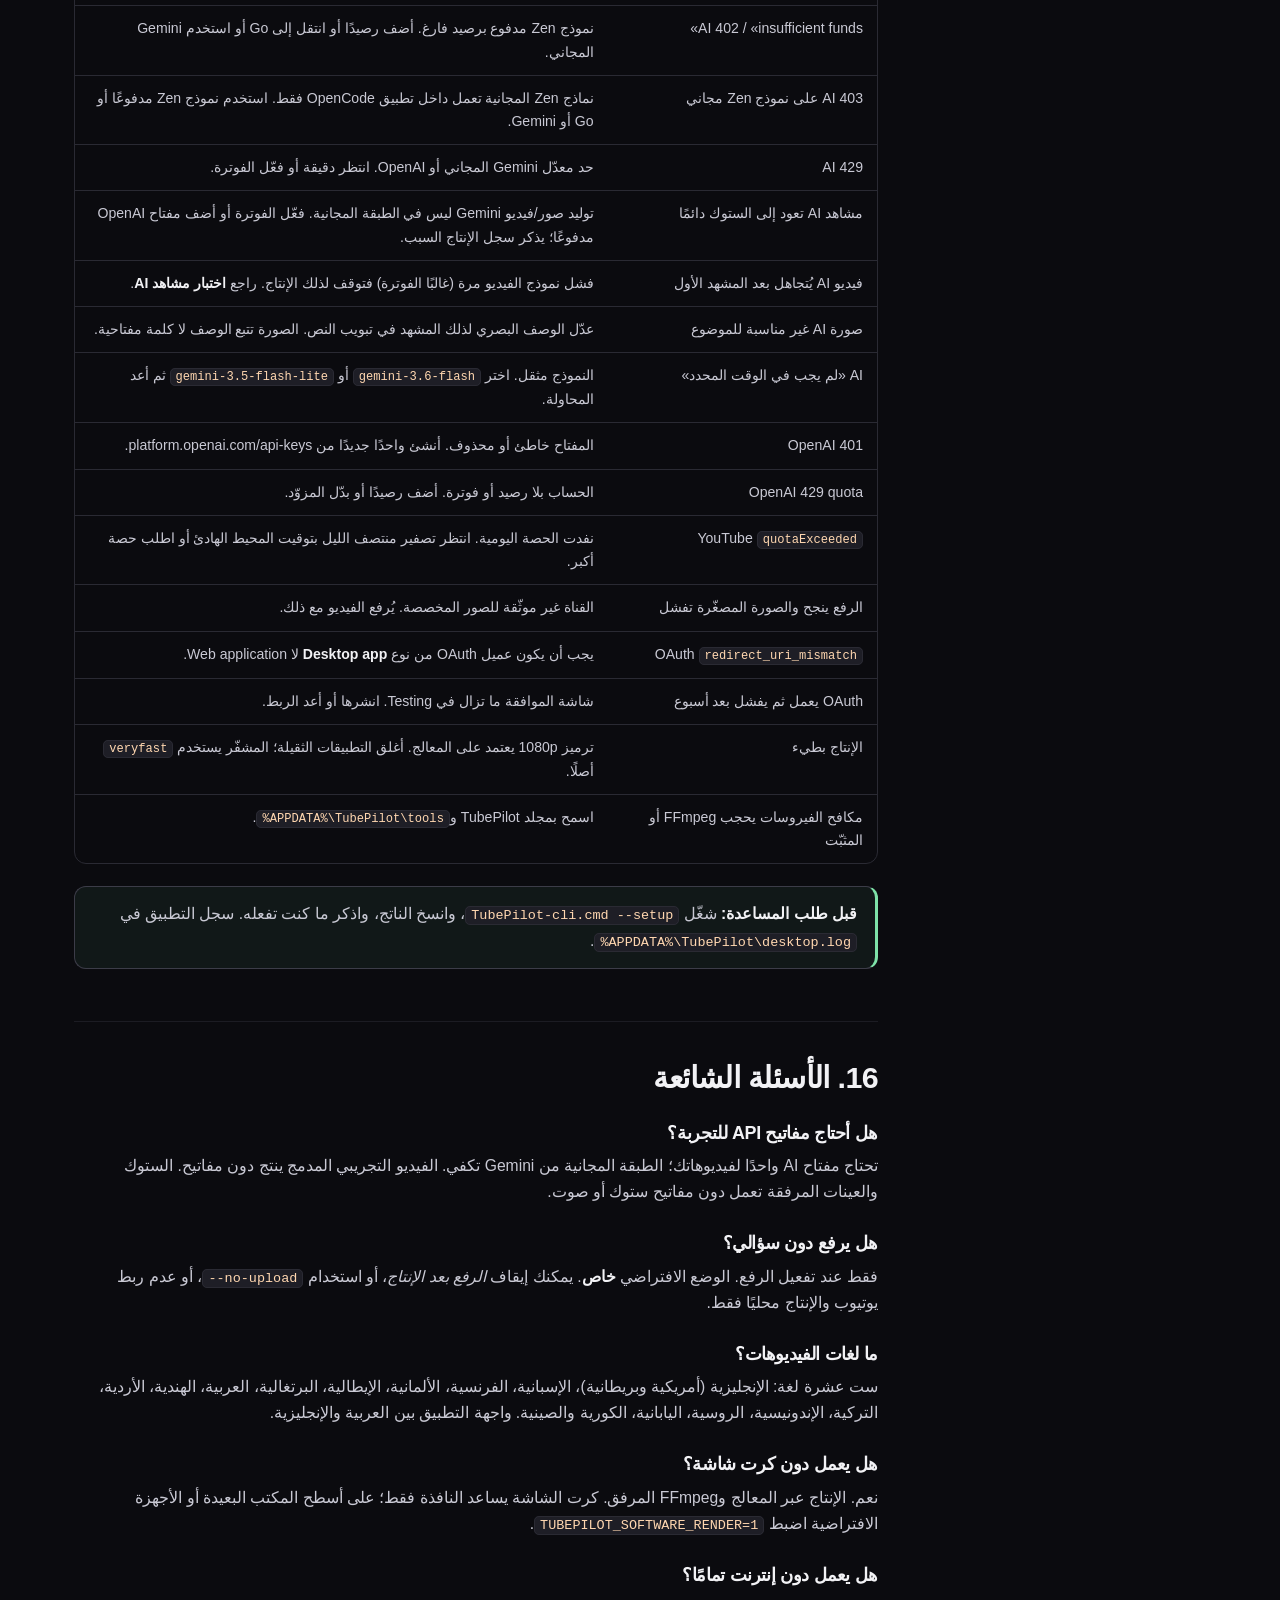
==== commit 06616059: "Keep only the 1.0.2 Lebanese installer on the site" ====
--- a/docs-ar.html
+++ b/docs-ar.html
@@ -187,46 +187,30 @@
           </ul>
           <div class="callout warn">
             <p><strong>البناء من المصدر فقط.</strong> التشغيل من المصدر يحتاج JDK 21 وGradle. المثبّت
-            والنسخة المحمولة يحملان بيئة التشغيل؛ لا تثبّت Java على الجهاز المستهدف.</p>
+            يحمل بيئة التشغيل؛ لا تثبّت Java على الجهاز المستهدف.</p>
           </div>
         </section>
 
         <section id="install">
           <h2>3. التثبيت <a class="anchor" href="#install" aria-label="رابط إلى هذا القسم">#</a></h2>
-          <p>كلا الملفين يحتوي التطبيق نفسه. اختر:</p>
-          <div class="table-wrap">
-            <table>
-              <thead><tr><th></th><th>المثبّت</th><th>النسخة المحمولة ZIP</th></tr></thead>
-              <tbody>
-                <tr><td>الملف</td><td dir="ltr"><code>TubePilot-Setup-1.0.2.exe</code></td><td dir="ltr"><code>TubePilot-1.0.2-portable.zip</code></td></tr>
-                <tr><td>التثبيت</td><td>للمستخدم الحالي دون صلاحيات مدير</td><td>فكّ الضغط في أي مكان</td></tr>
-                <tr><td>الاختصار</td><td>قائمة ابدأ وأداة إزالة</td><td>شغّل <code dir="ltr">TubePilot\TubePilot.exe</code> مباشرة</td></tr>
-                <tr><td>التحديث</td><td>شغّل المثبّت الأحدث فوق القديم</td><td>استبدل المجلد بالنسخة الأحدث</td></tr>
-                <tr><td>الأنسب لـ</td><td>جهاز عمل دائم</td><td>التجربة، ذاكرة USB، الأجهزة المقيّدة</td></tr>
-              </tbody>
-            </table>
-          </div>
-
-          <h3>التثبيت بالمثبّت</h3>
+          <p>هناك ملف واحد للتحميل: مثبّت إصدار 1.0.2 اللبناني.</p>
+          <div class="callout warn">
+            <p><strong>عندك 1.0.2 مثبّت؟</strong> إزّل النسخة القديمة قبل تثبيت هذه النسخة — كلاهما يستخدمان رمز
+            المنتج نفسه، فسيرفض ويندوز التثبيت فوقها. إعداداتك ومشاريعك في <code dir="ltr">%APPDATA%\TubePilot</code> تبقى.</p>
+          </div>
+
+          <h3>التثبيت بالمثبّت اللبناني</h3>
           <ol>
-            <li>نزّل <code dir="ltr">TubePilot-Setup-1.0.2.exe</code> من <a href="index-ar.html#downloads">قسم التحميل</a>.</li>
+            <li>نزّل <code dir="ltr">TubePilot-1.0.2-Lebanese.exe</code> من <a href="index-ar.html#downloads">قسم التحميل</a>.</li>
             <li>انقر عليه نقرتين. قد يعرض ويندوز <em>Windows protected your PC</em> لأن النسخة غير موقّعة بعد. اضغط <strong>More info ← Run anyway</strong>.</li>
             <li>اقبل المجلد الافتراضي أو اختر غيره. التثبيت يتم داخل ملف المستخدم، فلا حاجة لكلمة مرور المدير.</li>
             <li>عند الانتهاء شغّل <strong>TubePilot</strong> من قائمة ابدأ.</li>
           </ol>
 
-          <h3>تشغيل النسخة المحمولة</h3>
-          <ol>
-            <li>انقر على ZIP بالزر الأيمن ← <strong>Extract All</strong>. لا تشغّل التطبيق من داخل معاينة ZIP.</li>
-            <li>افتح مجلد <code dir="ltr">TubePilot</code> بعد فكّ الضغط.</li>
-            <li>انقر <code dir="ltr">TubePilot.exe</code> نقرتين.</li>
-            <li>لنقل التطبيق لاحقًا انقل <em>المجلد كاملًا</em>؛ فهو يحتاج الملفات المجاورة، ومنها <code dir="ltr">app\resources\tools\ffmpeg.exe</code>.</li>
-          </ol>
-
           <h3>التحقق من الملف (اختياري)</h3>
           <p>افتح PowerShell في مجلد التحميل وقارن البصمة بالقيمة في صفحة التحميل:</p>
-          <div class="code-block"><pre><code>Get-FileHash .\TubePilot-Setup-1.0.2.exe -Algorithm SHA256</code></pre></div>
-          <p>بصمة المثبّت الحالي <code dir="ltr">ec520708021e37e83fc5fd27042e5a2e67481a549e3b469056dc057103dbc8e8</code>، وبصمة ZIP المحمول <code dir="ltr">f029eaeaebccc4f60ea1bb2d0c5d8314087084750a0fe453af44170cac6088c5</code>.</p>
+          <div class="code-block"><pre><code>Get-FileHash .\TubePilot-1.0.2-Lebanese.exe -Algorithm SHA256</code></pre></div>
+          <p>بصمة المثبّت الحالي <code dir="ltr">3dc5dddf3278aba7096968195582e41eb7103baca763307f2456e0b0ea0f40c4</code>.</p>
 
           <h3>ملاحظات التشغيل الأول</h3>
           <ul>
@@ -547,7 +531,7 @@
           <h2>10. سطر الأوامر <a class="anchor" href="#cli" aria-label="رابط إلى هذا القسم">#</a></h2>
           <p>
             المحرّك نفسه يعمل بلا واجهة من مجلد التطبيق. استخدم
-            <code dir="ltr">TubePilot-cli.cmd</code> في النسخة المثبّتة أو المحمولة:
+            <code dir="ltr">TubePilot-cli.cmd</code> في النسخة المثبّتة:
           </p>
           <div class="code-block"><pre><code>TubePilot-cli.cmd --niche "personal finance" --minutes 8
 TubePilot-cli.cmd --niche "ancient history" --topic "why Rome fell" --minutes 9 --no-upload
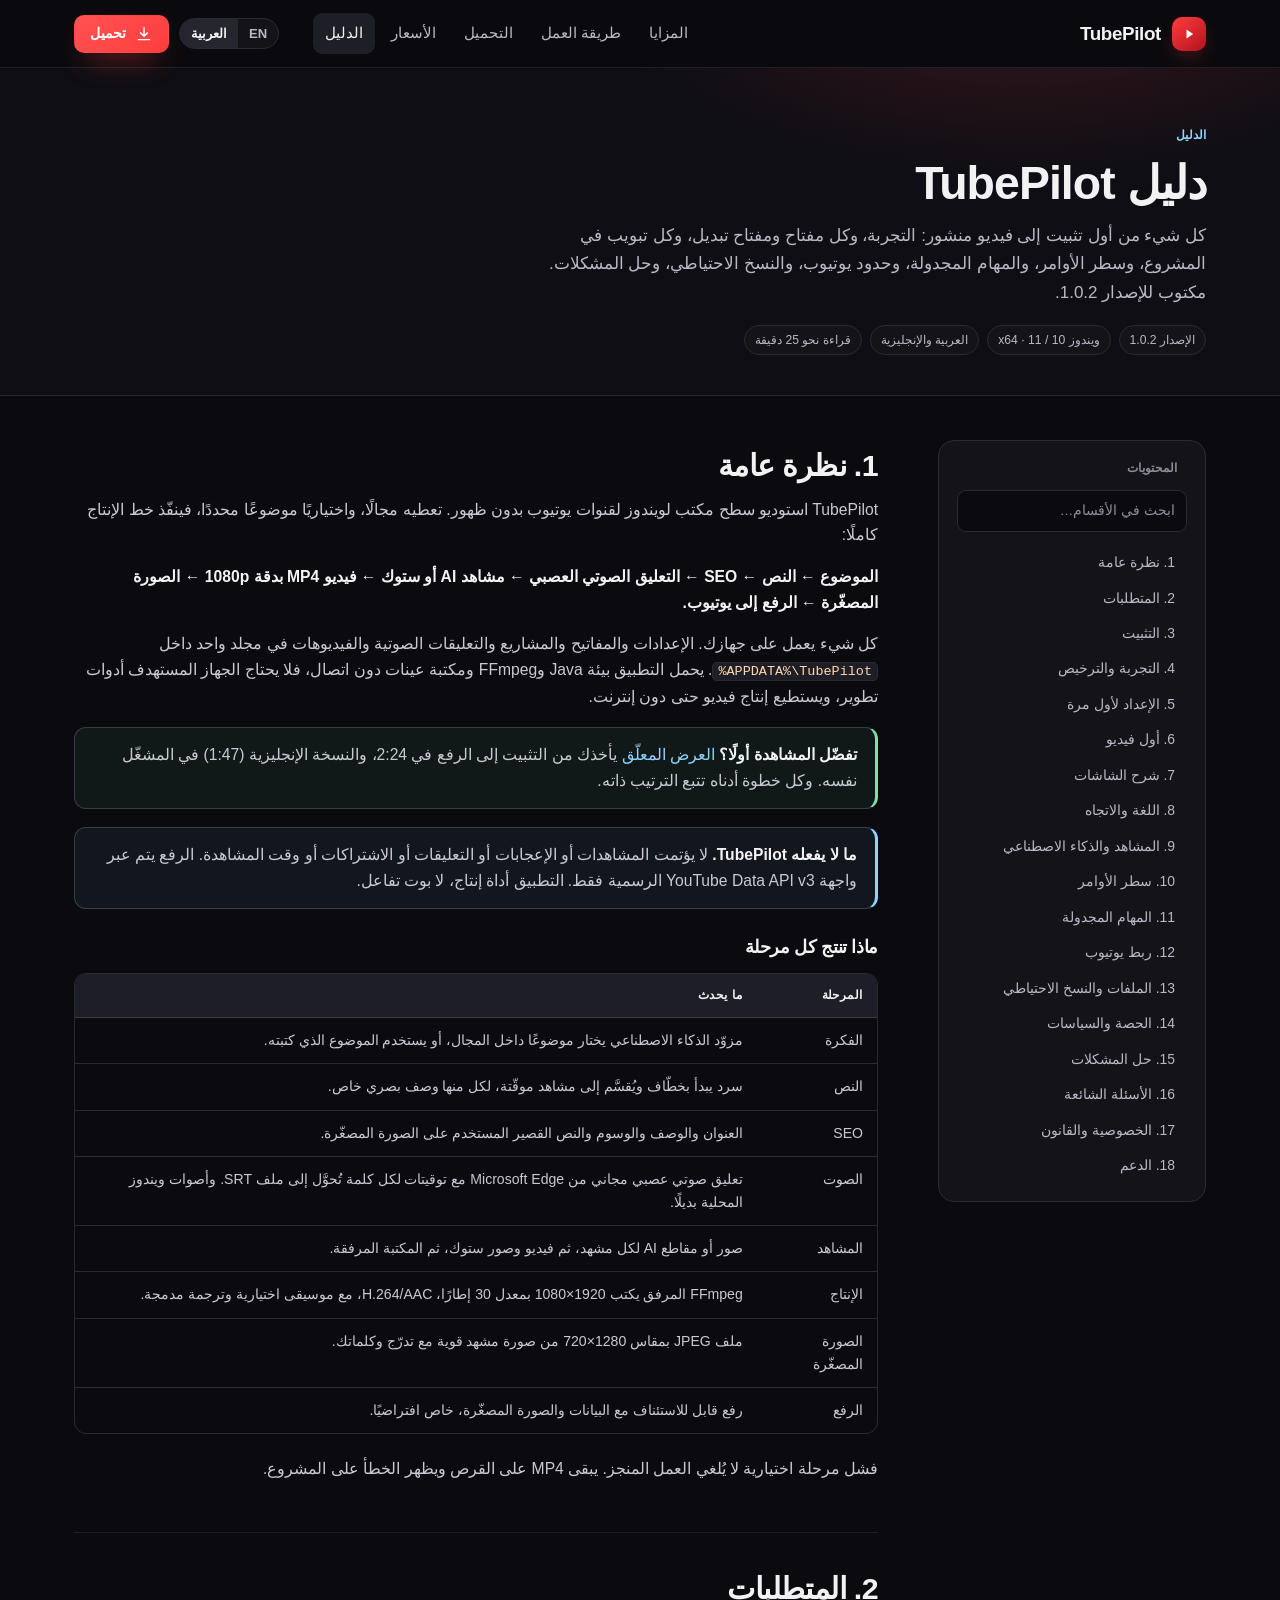
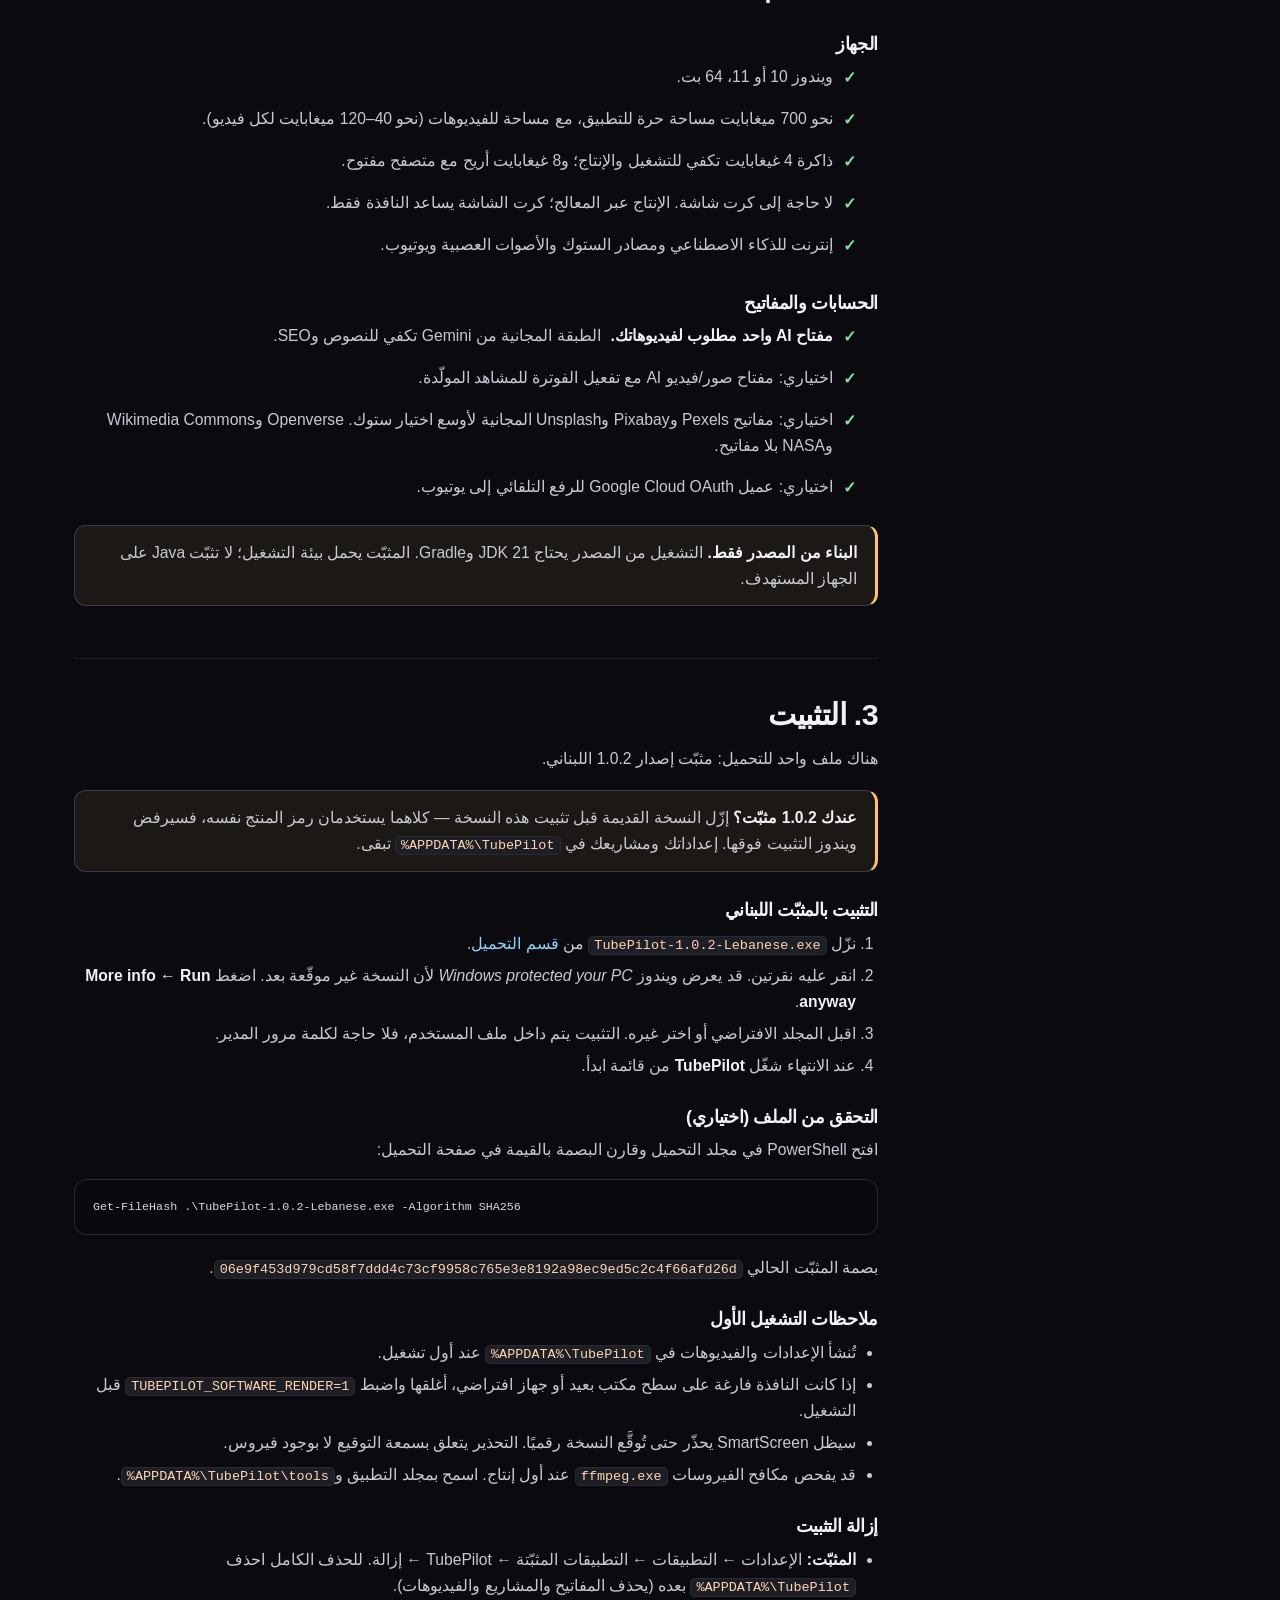
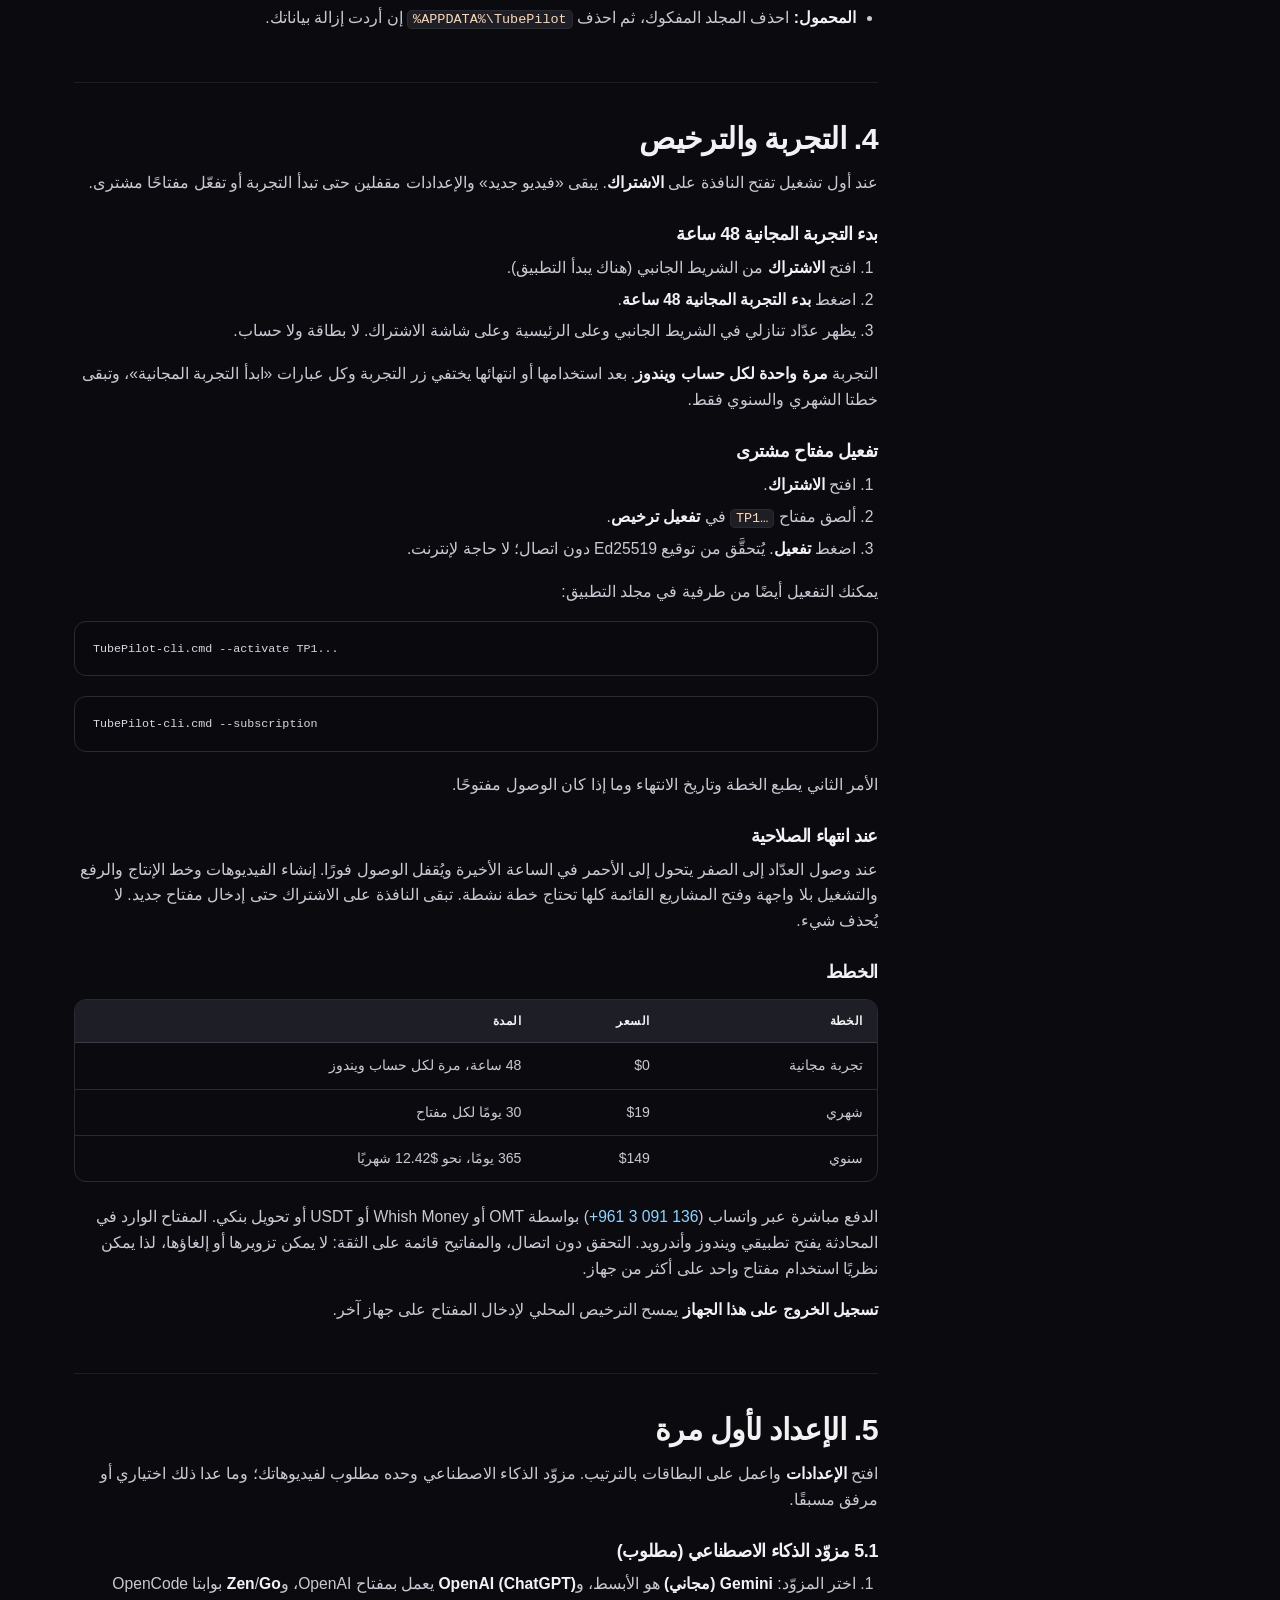
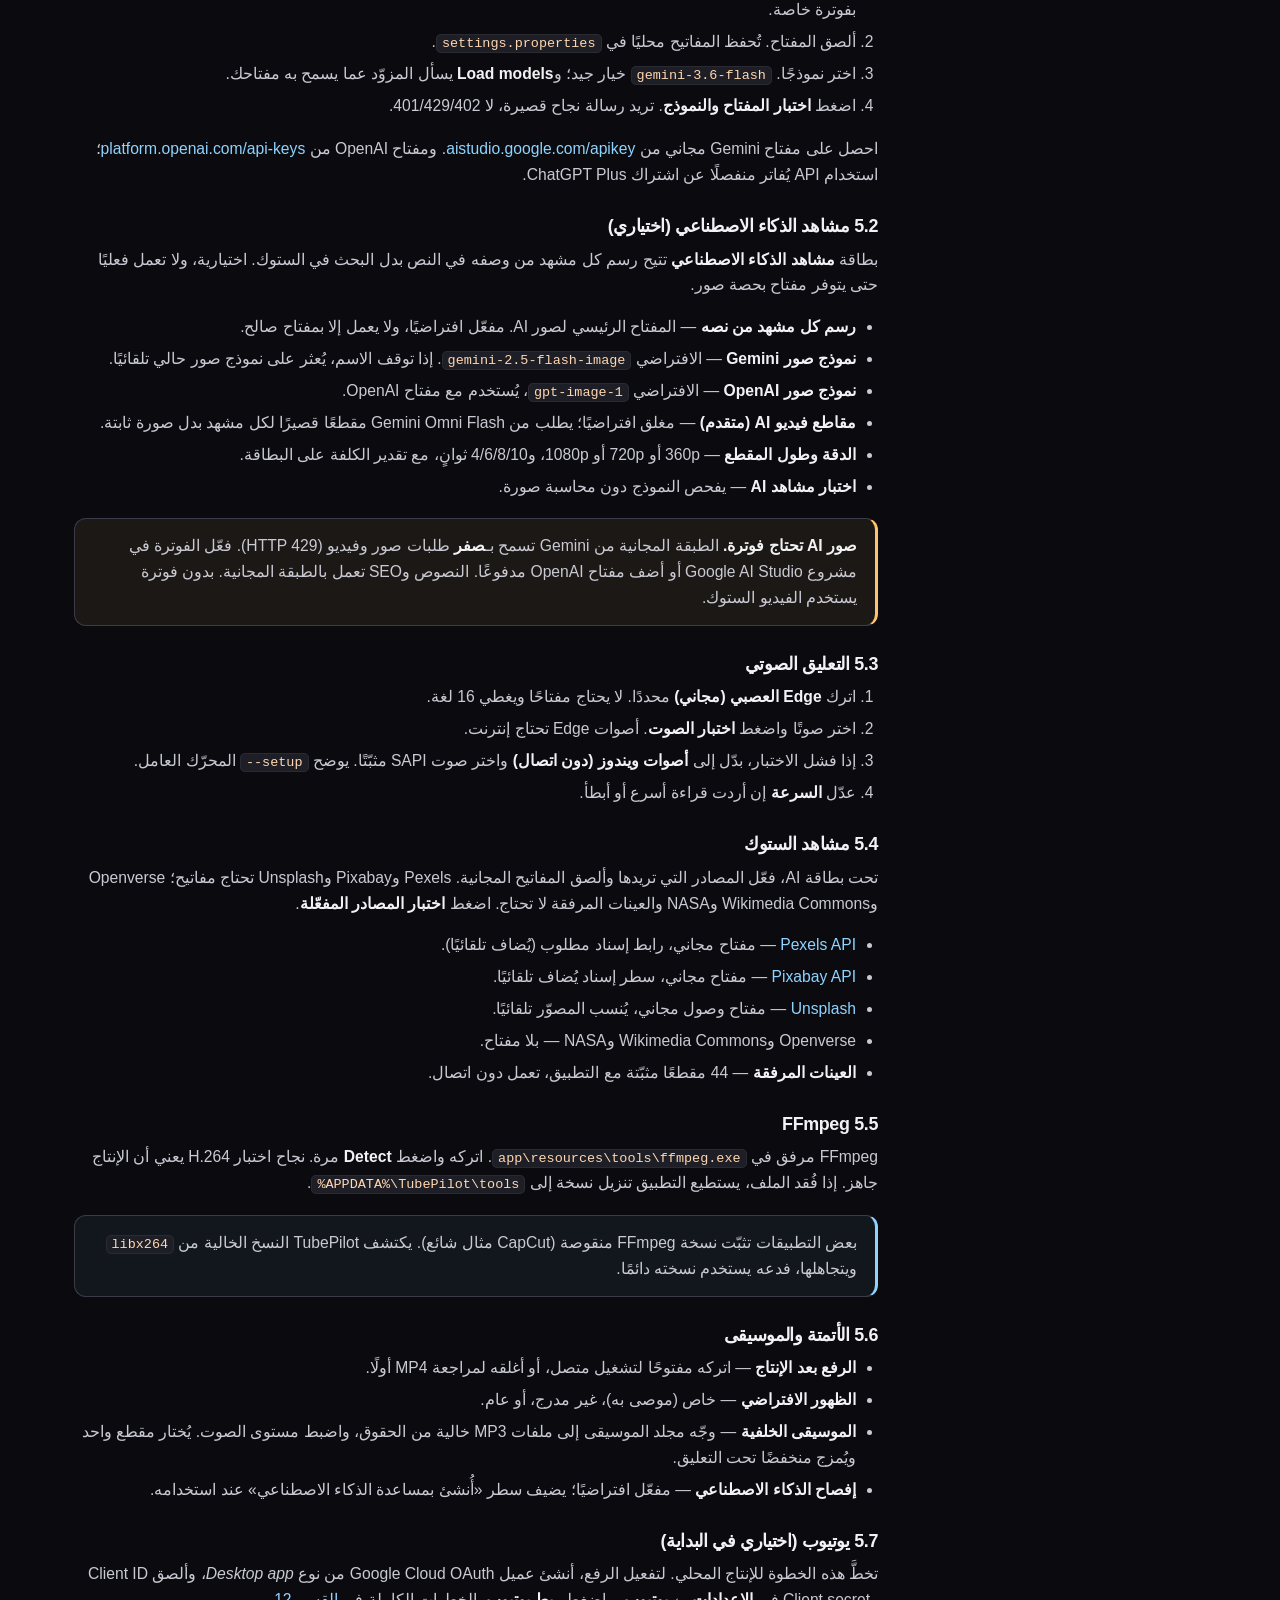
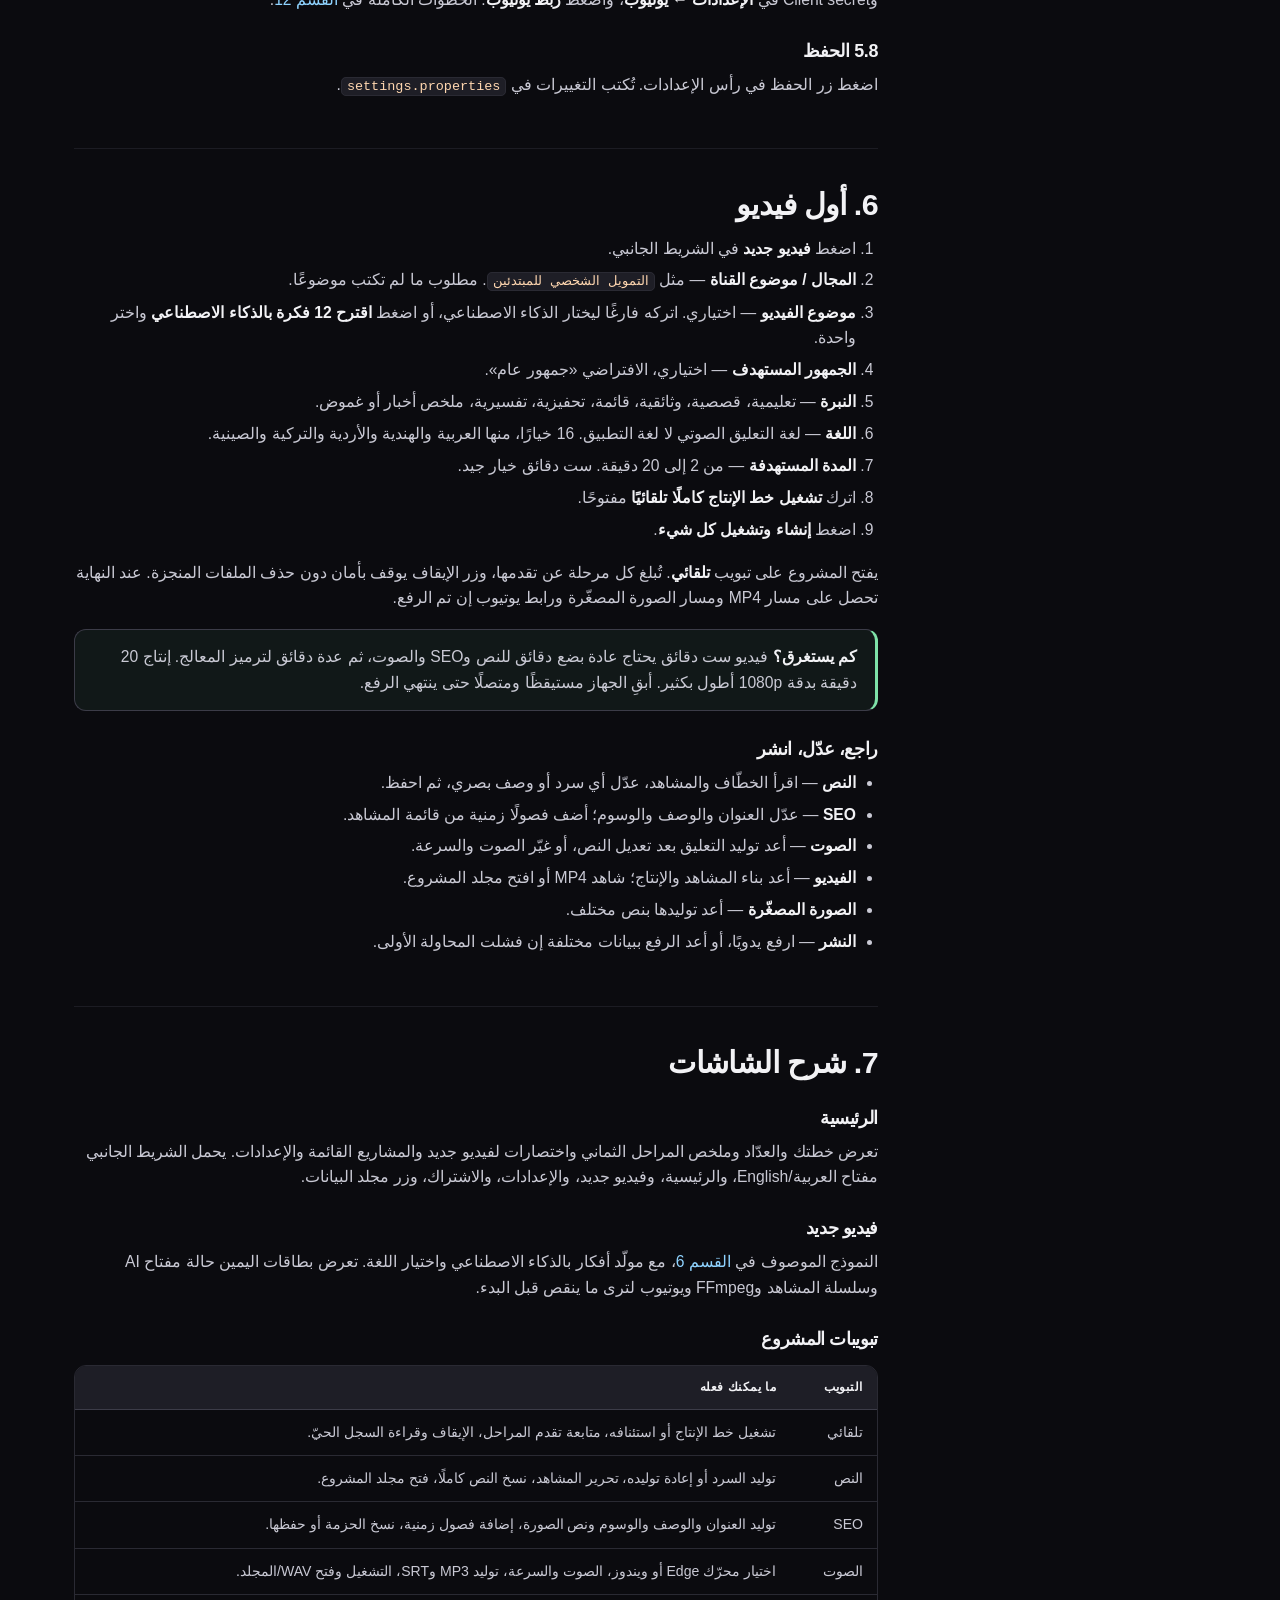
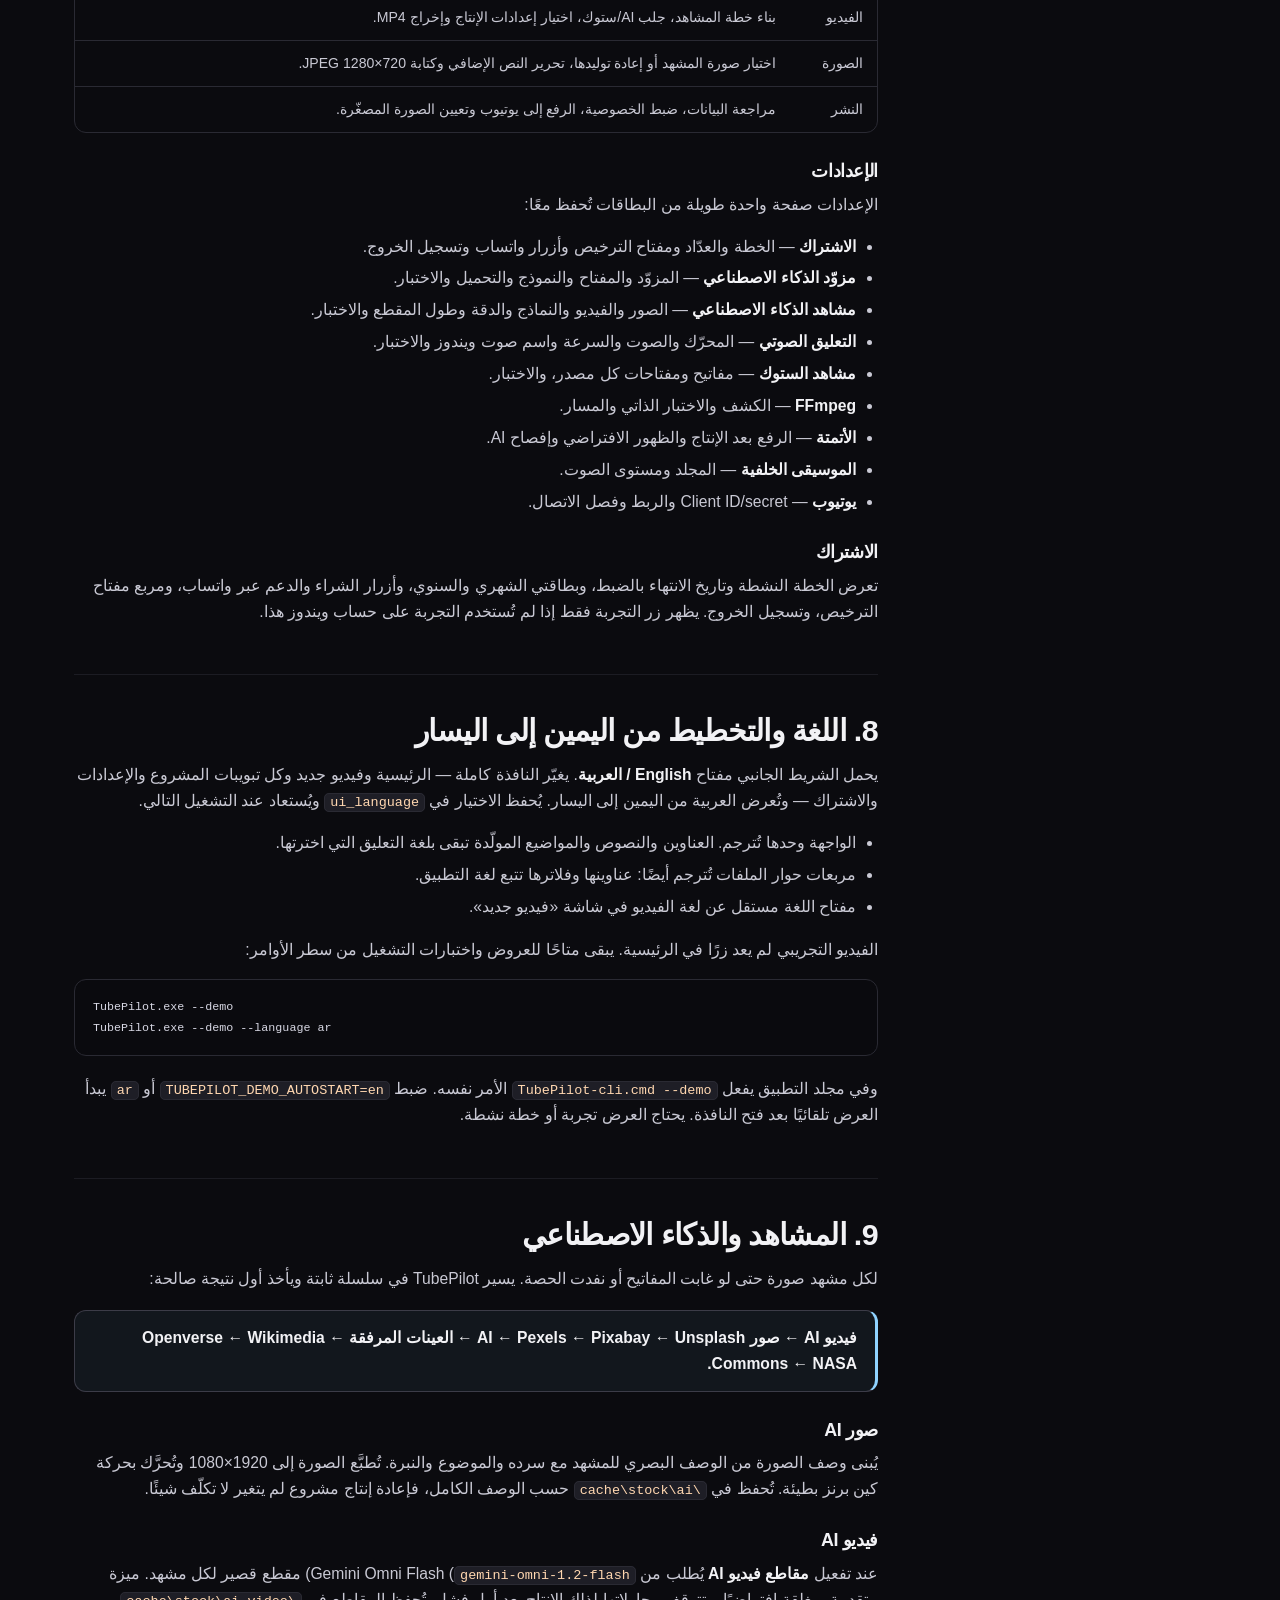
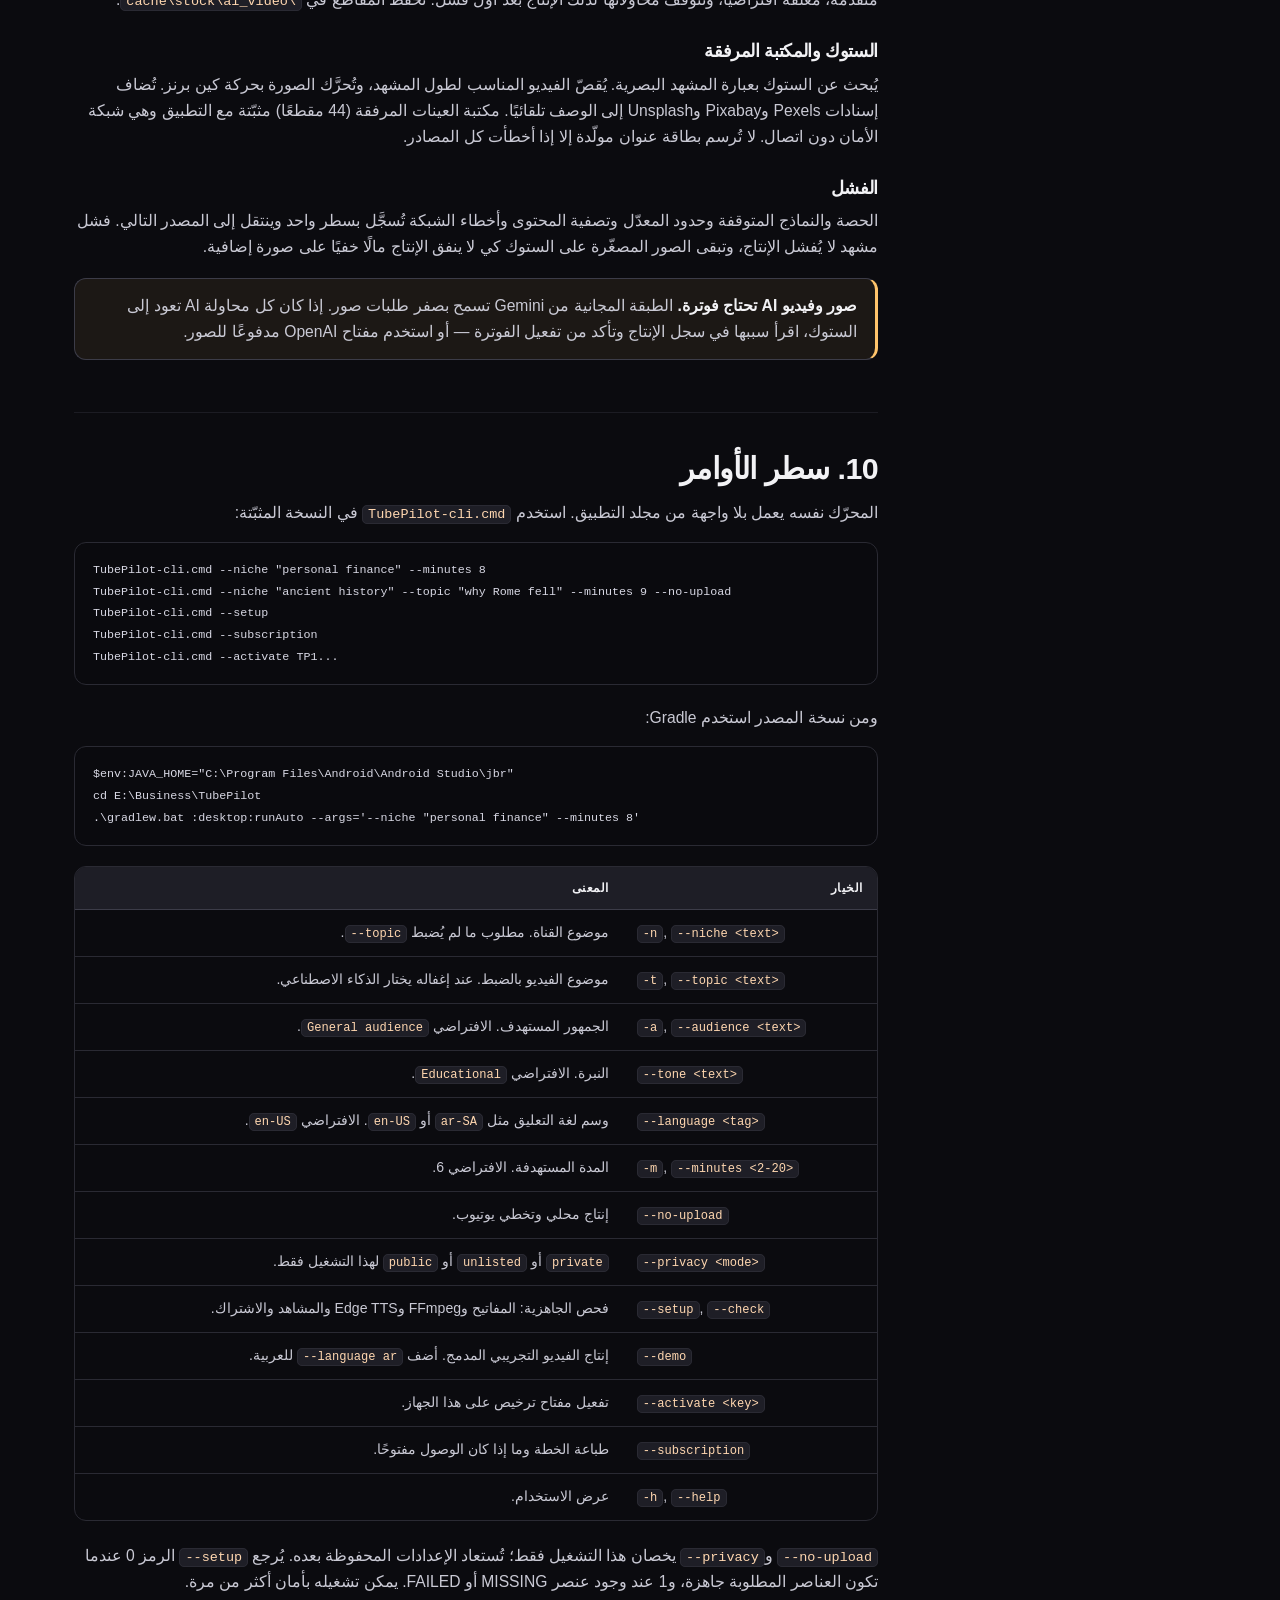
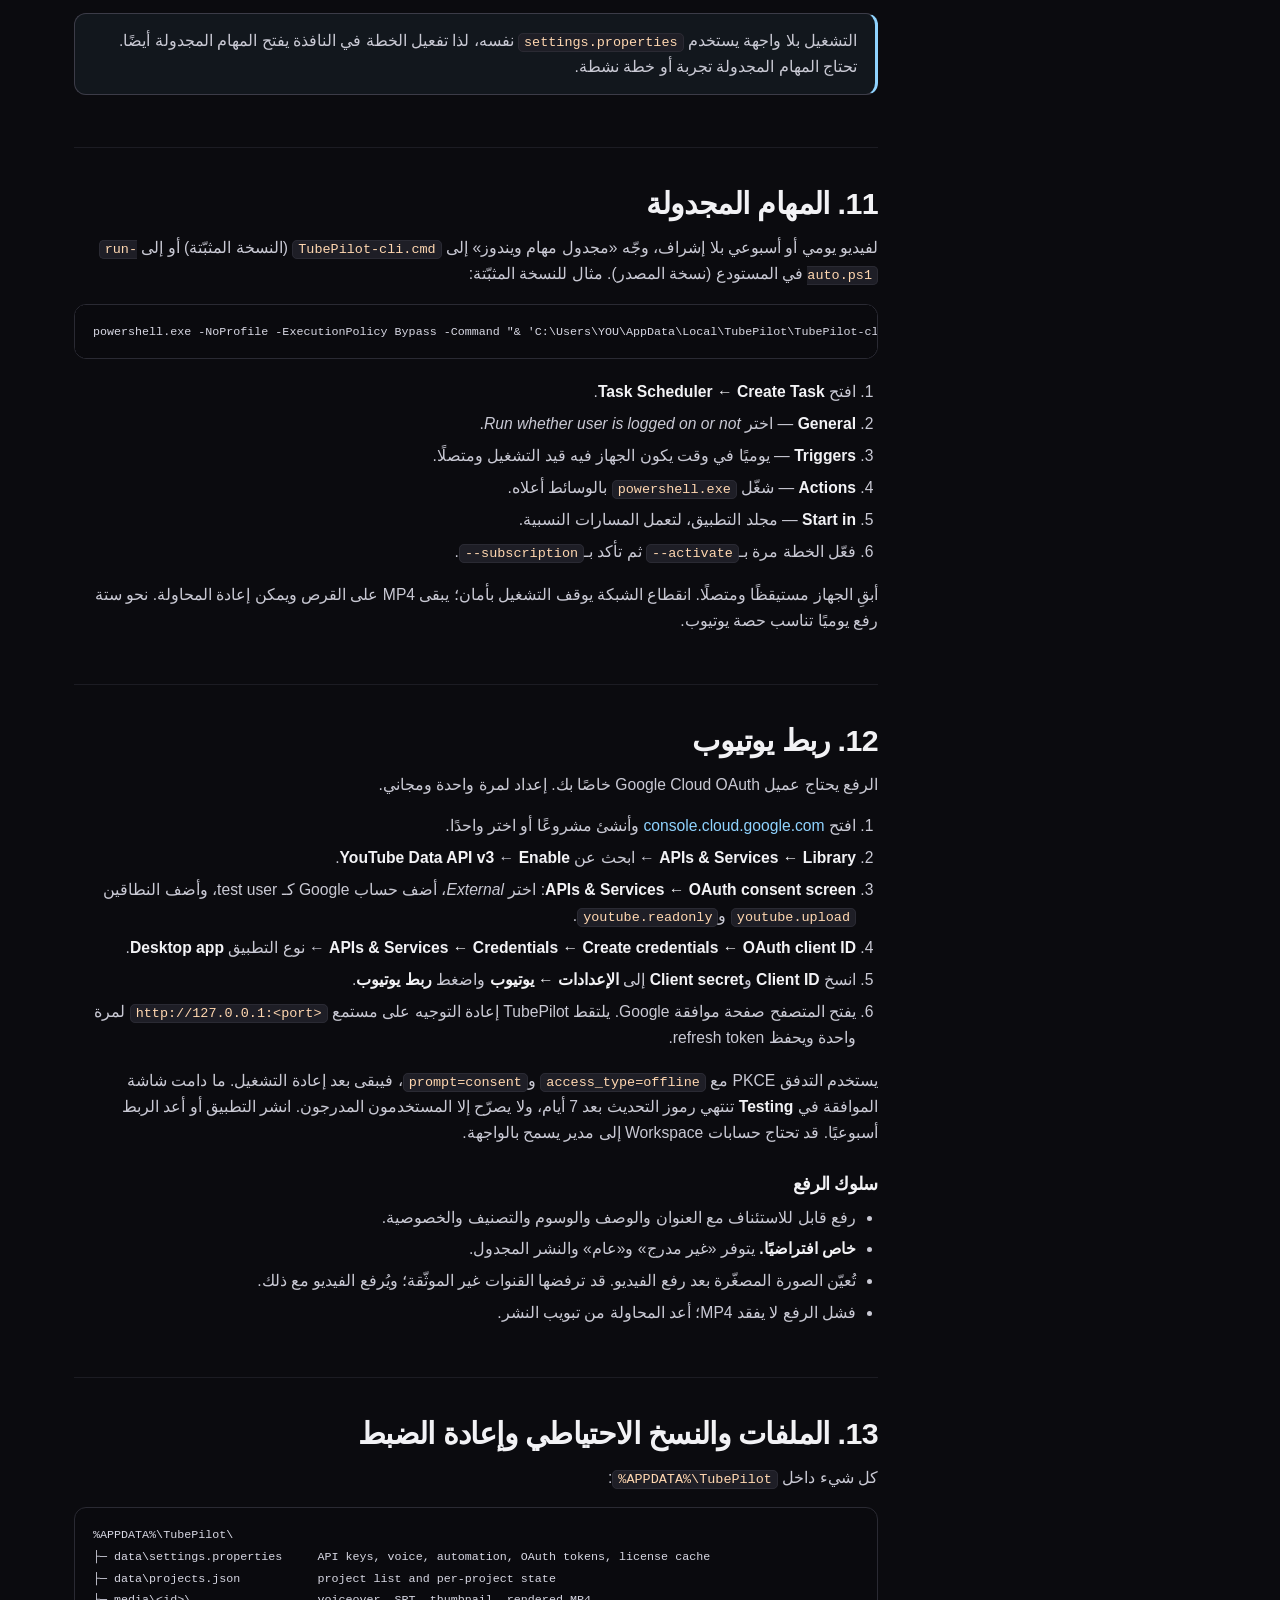
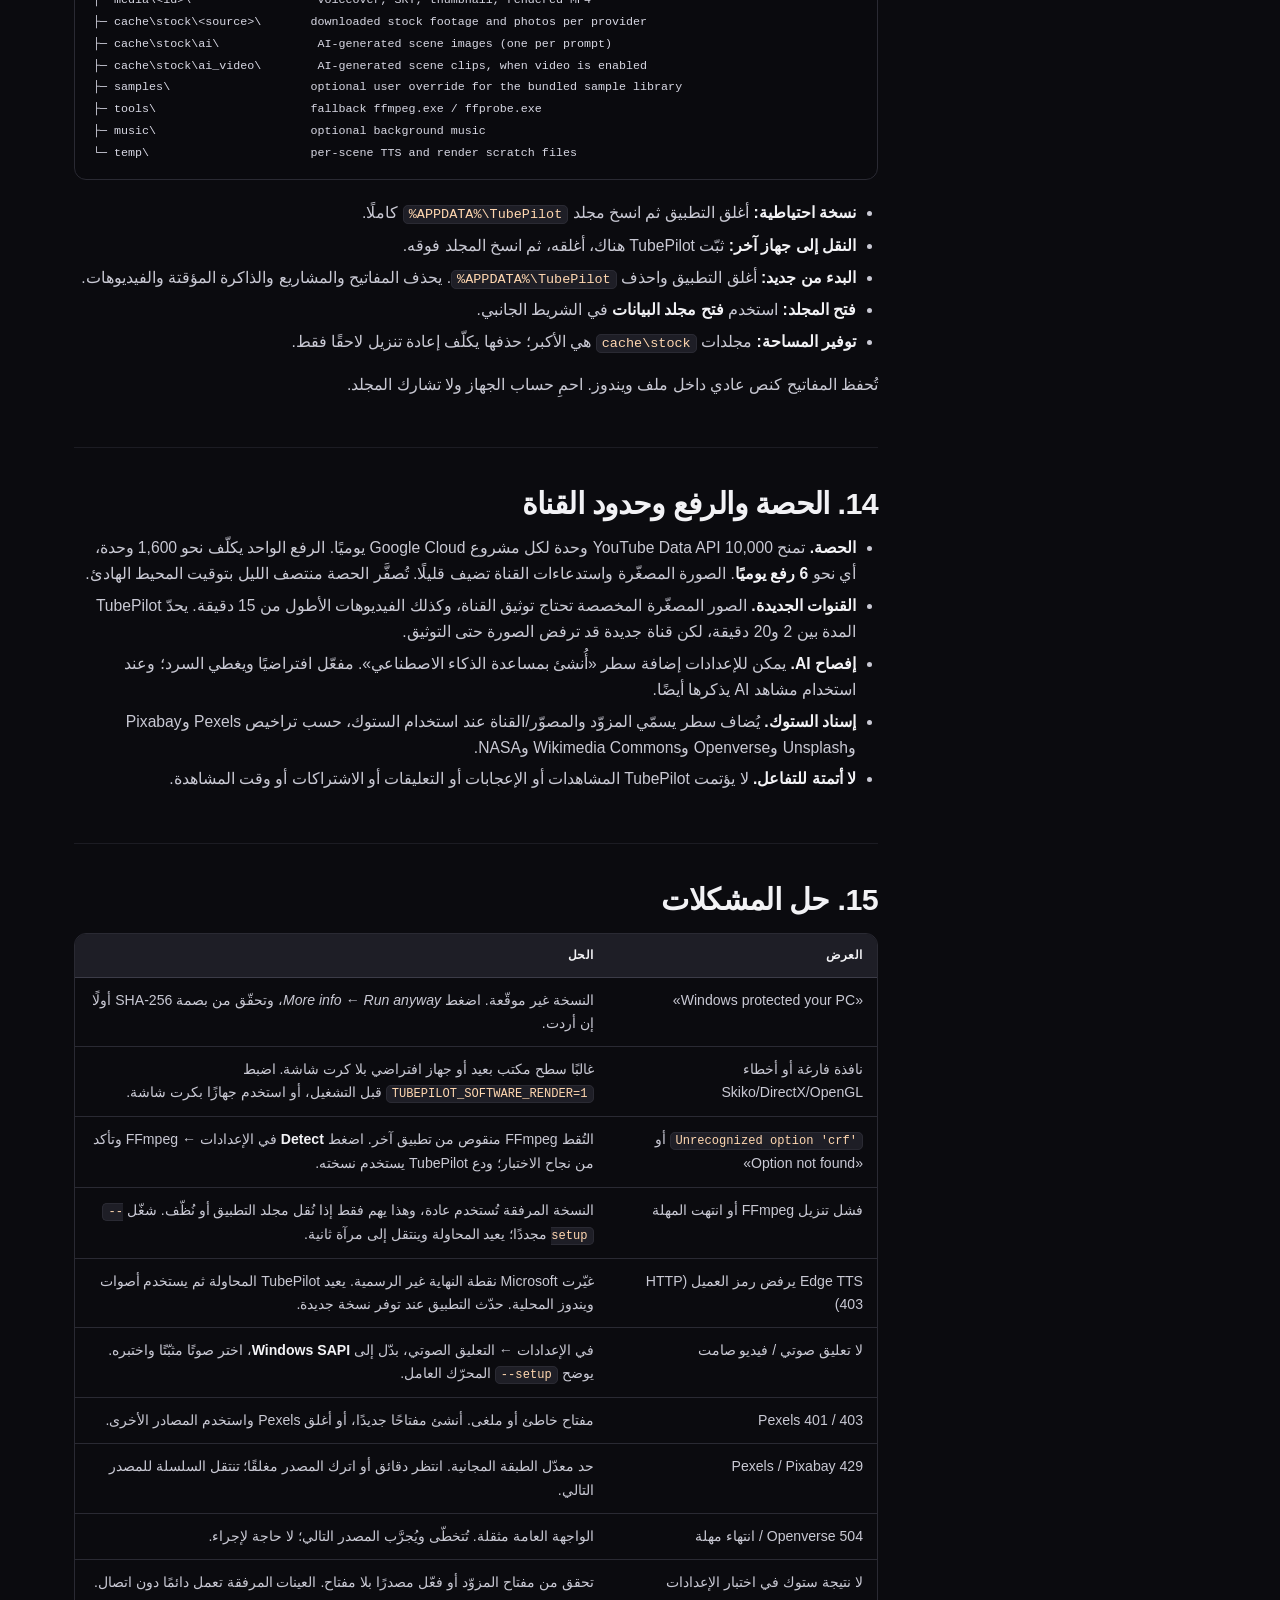
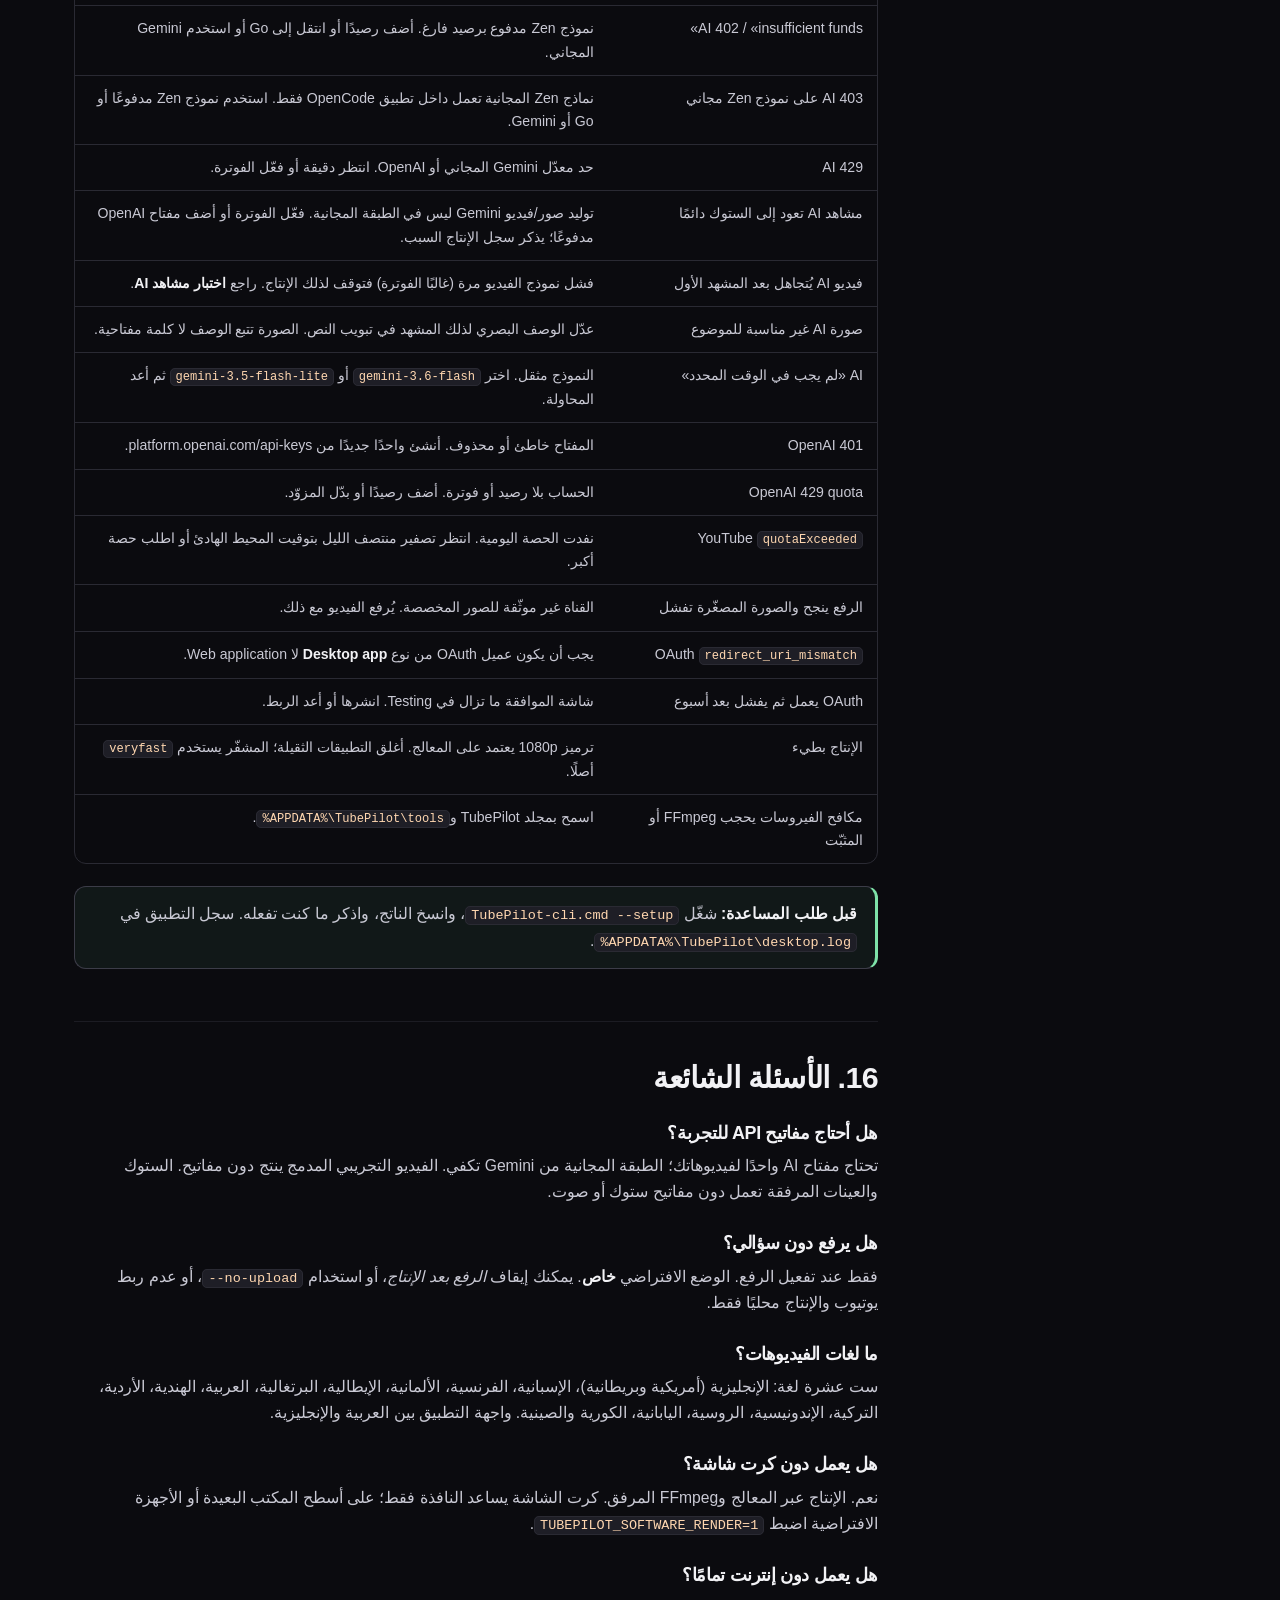
==== commit 88041488: "Publish Ashna-enabled Lebanese installer" ====
--- a/docs-ar.html
+++ b/docs-ar.html
@@ -210,7 +210,7 @@
           <h3>التحقق من الملف (اختياري)</h3>
           <p>افتح PowerShell في مجلد التحميل وقارن البصمة بالقيمة في صفحة التحميل:</p>
           <div class="code-block"><pre><code>Get-FileHash .\TubePilot-1.0.2-Lebanese.exe -Algorithm SHA256</code></pre></div>
-          <p>بصمة المثبّت الحالي <code dir="ltr">3dc5dddf3278aba7096968195582e41eb7103baca763307f2456e0b0ea0f40c4</code>.</p>
+          <p>بصمة المثبّت الحالي <code dir="ltr">06e9f453d979cd58f7ddd4c73cf9958c765e3e8192a98ec9ed5c2c4f66afd26d</code>.</p>
 
           <h3>ملاحظات التشغيل الأول</h3>
           <ul>
